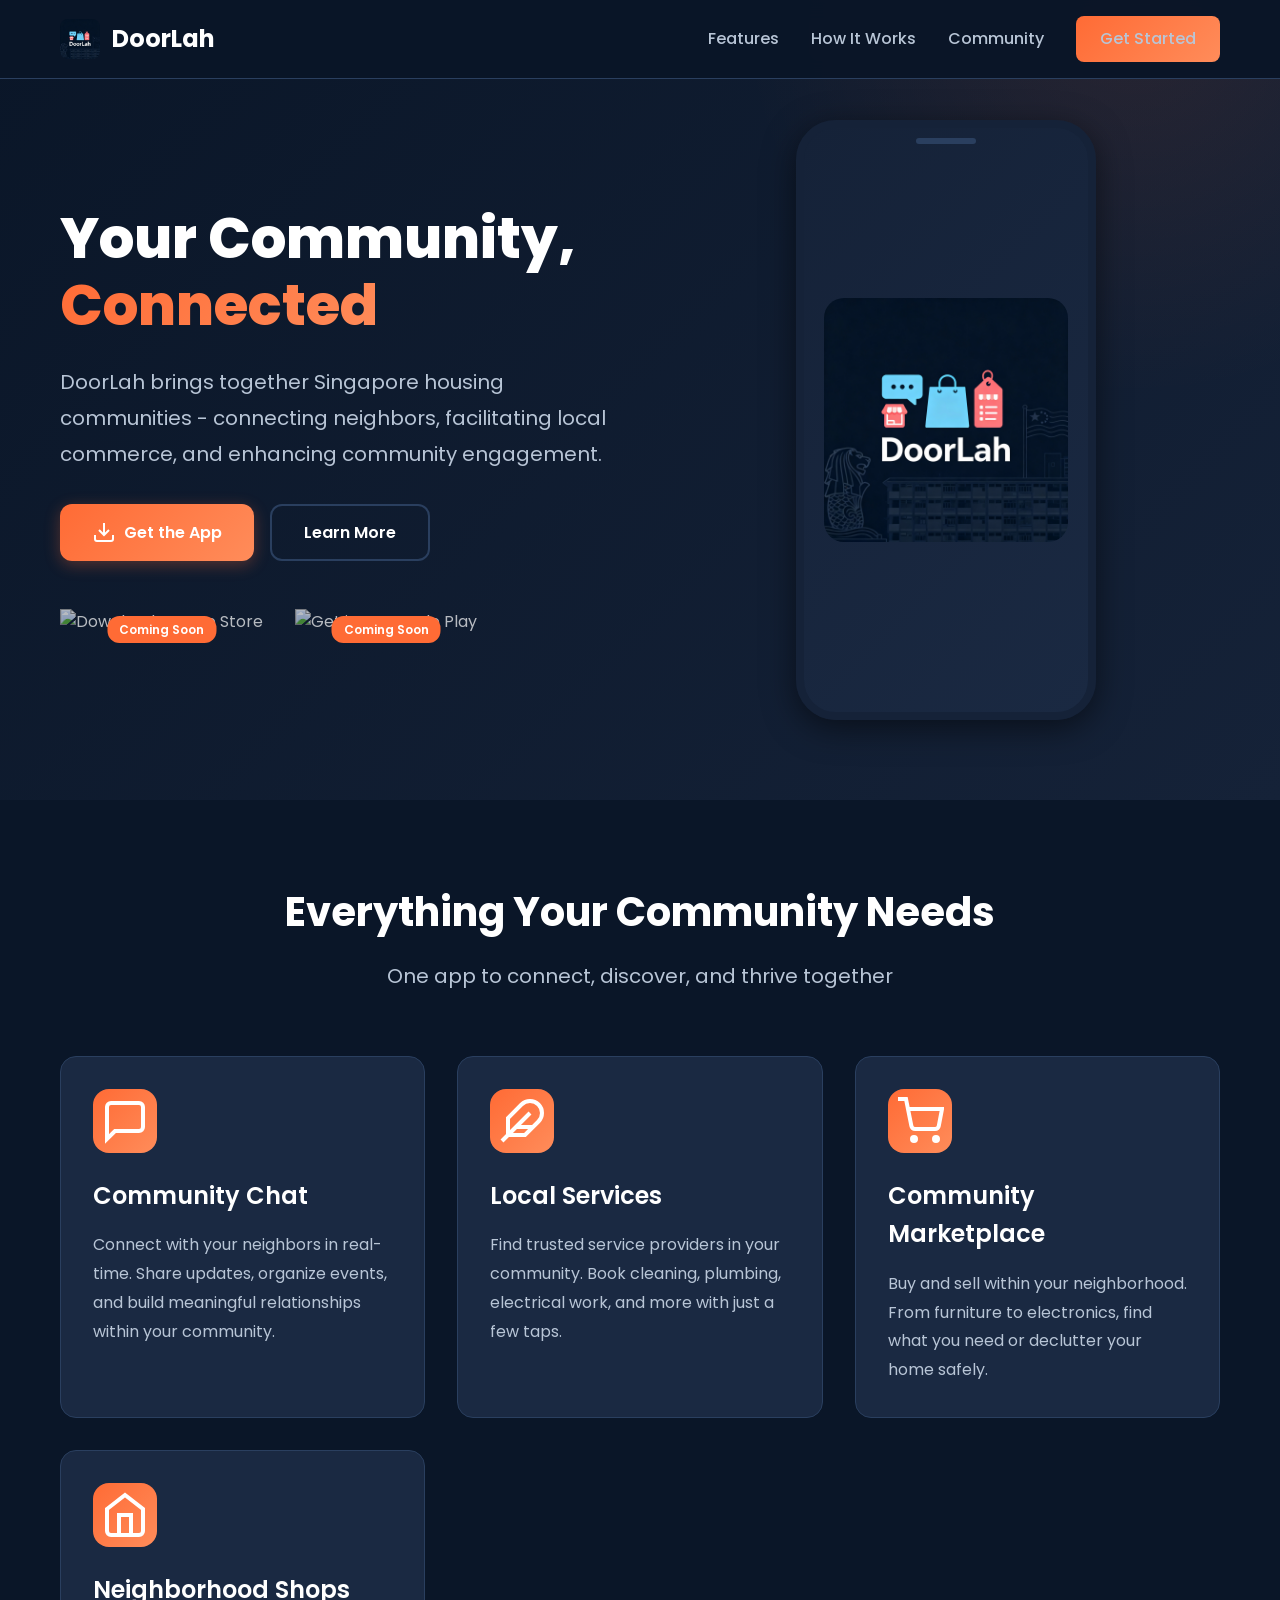
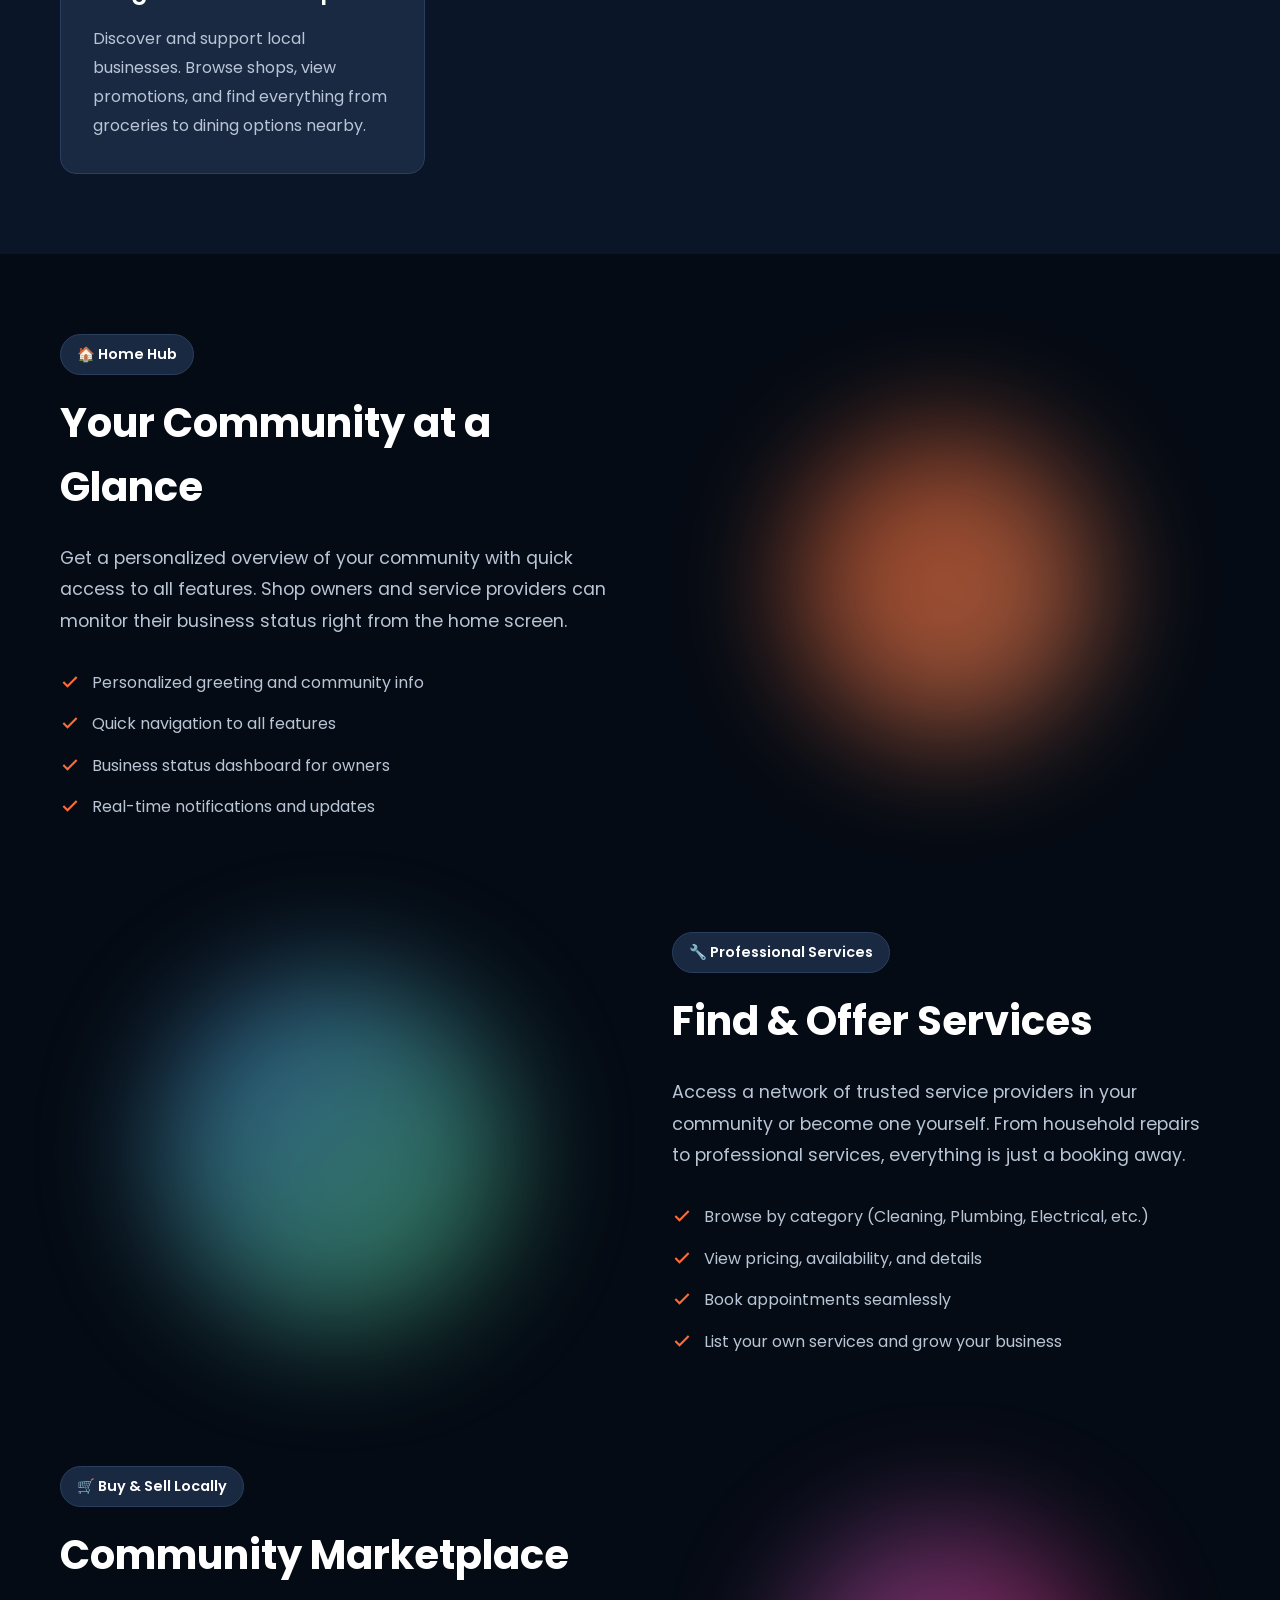
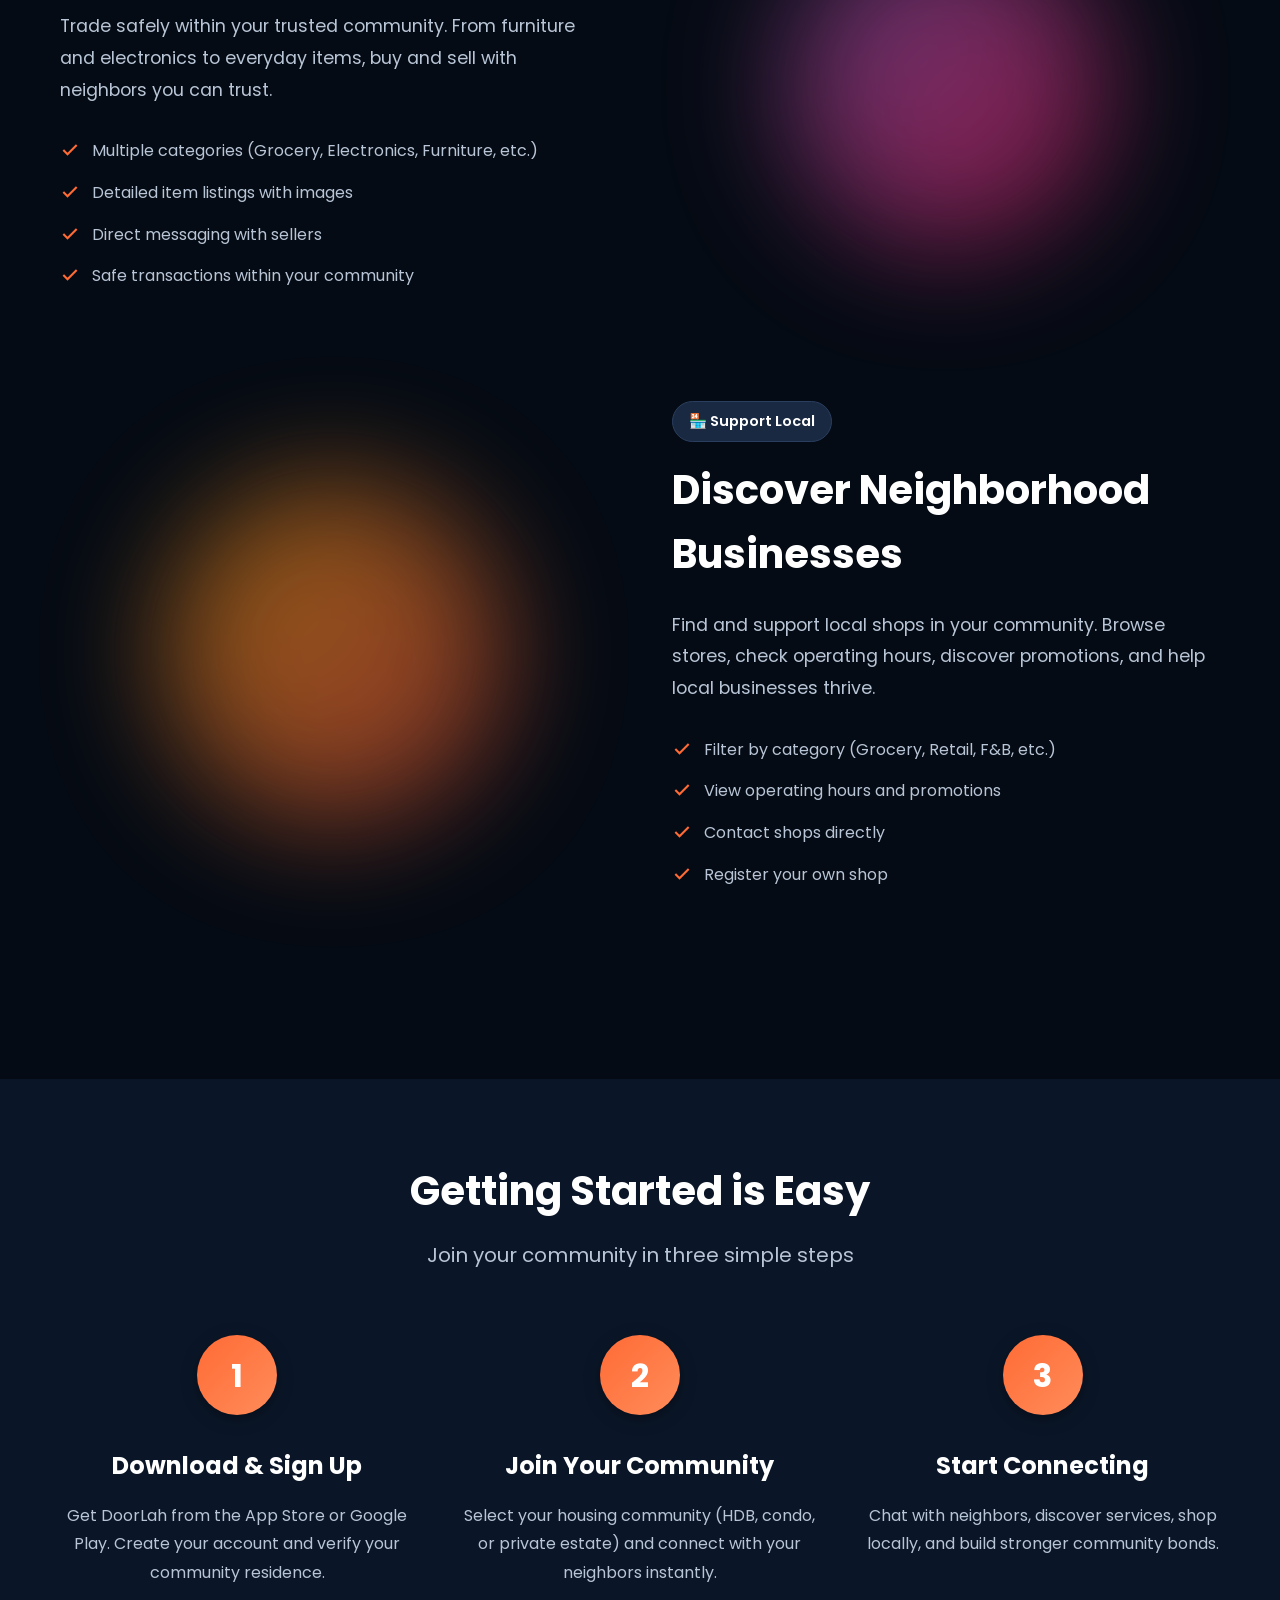
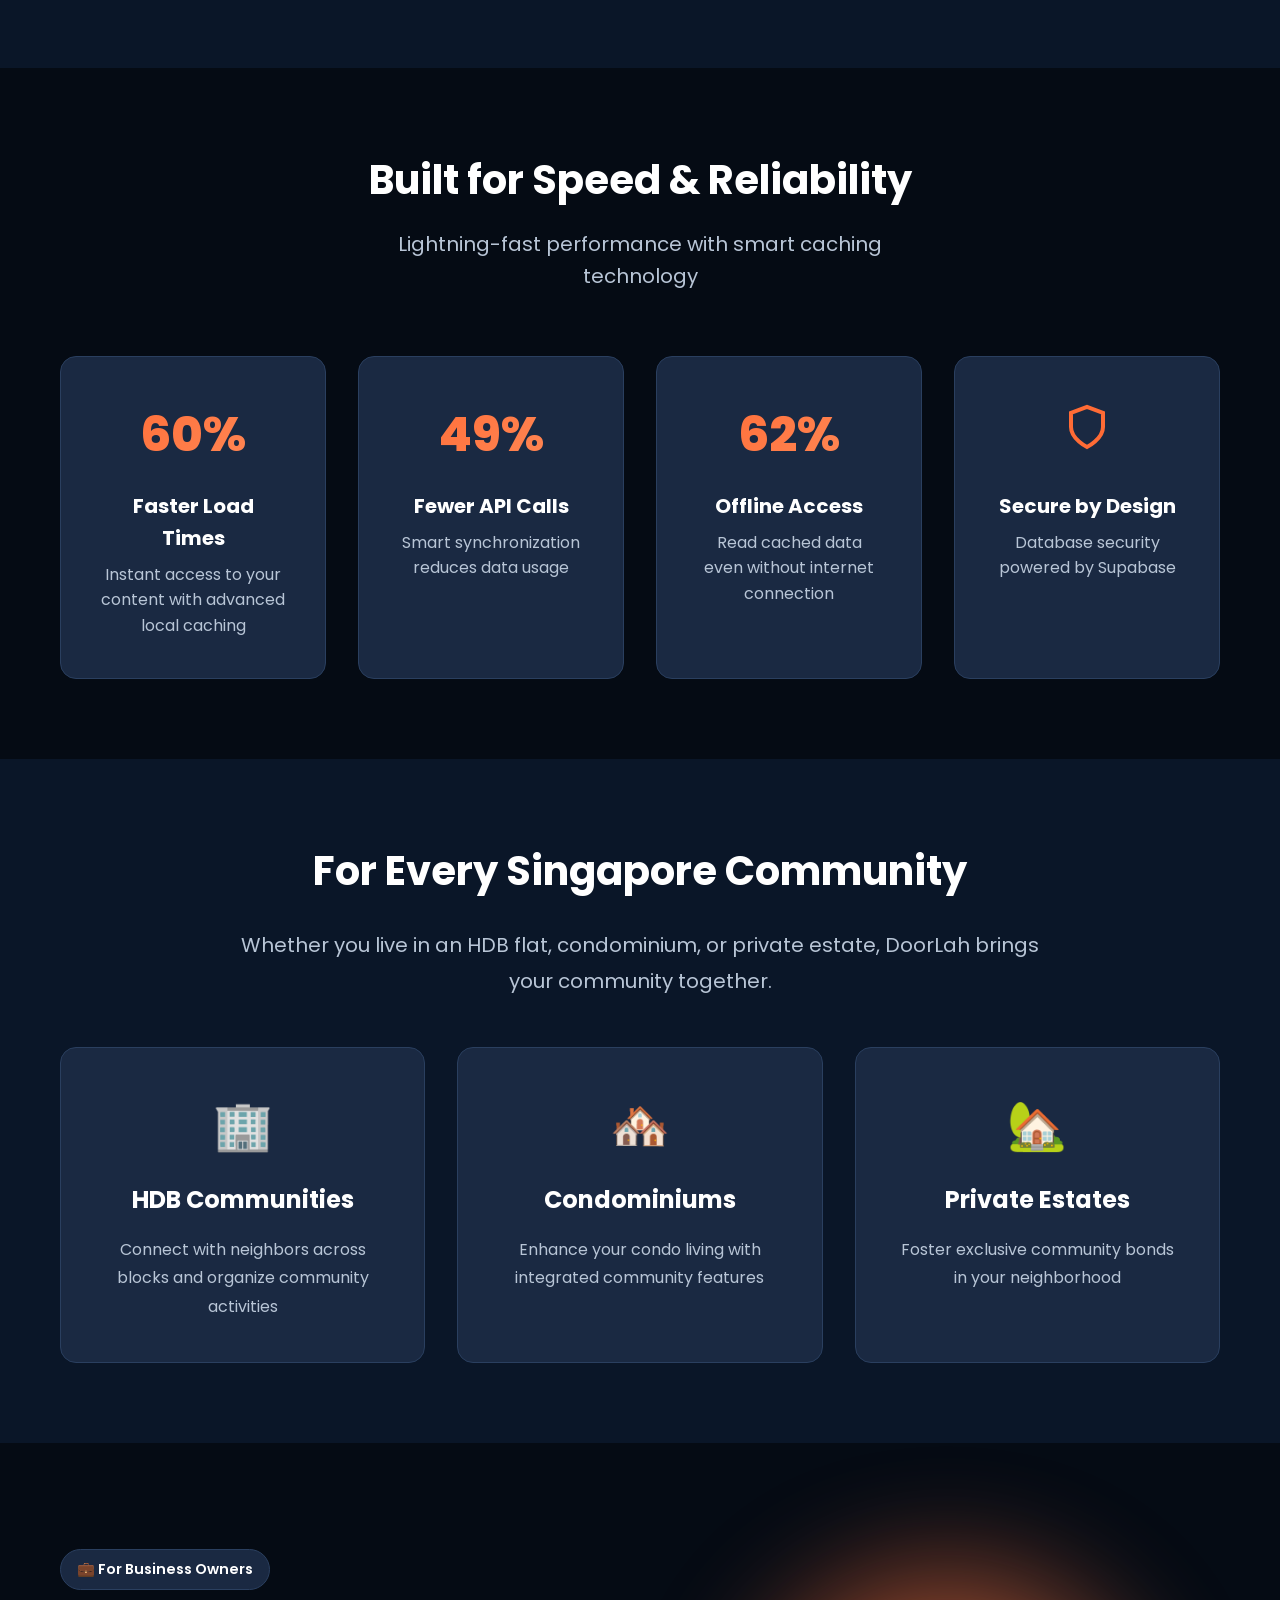
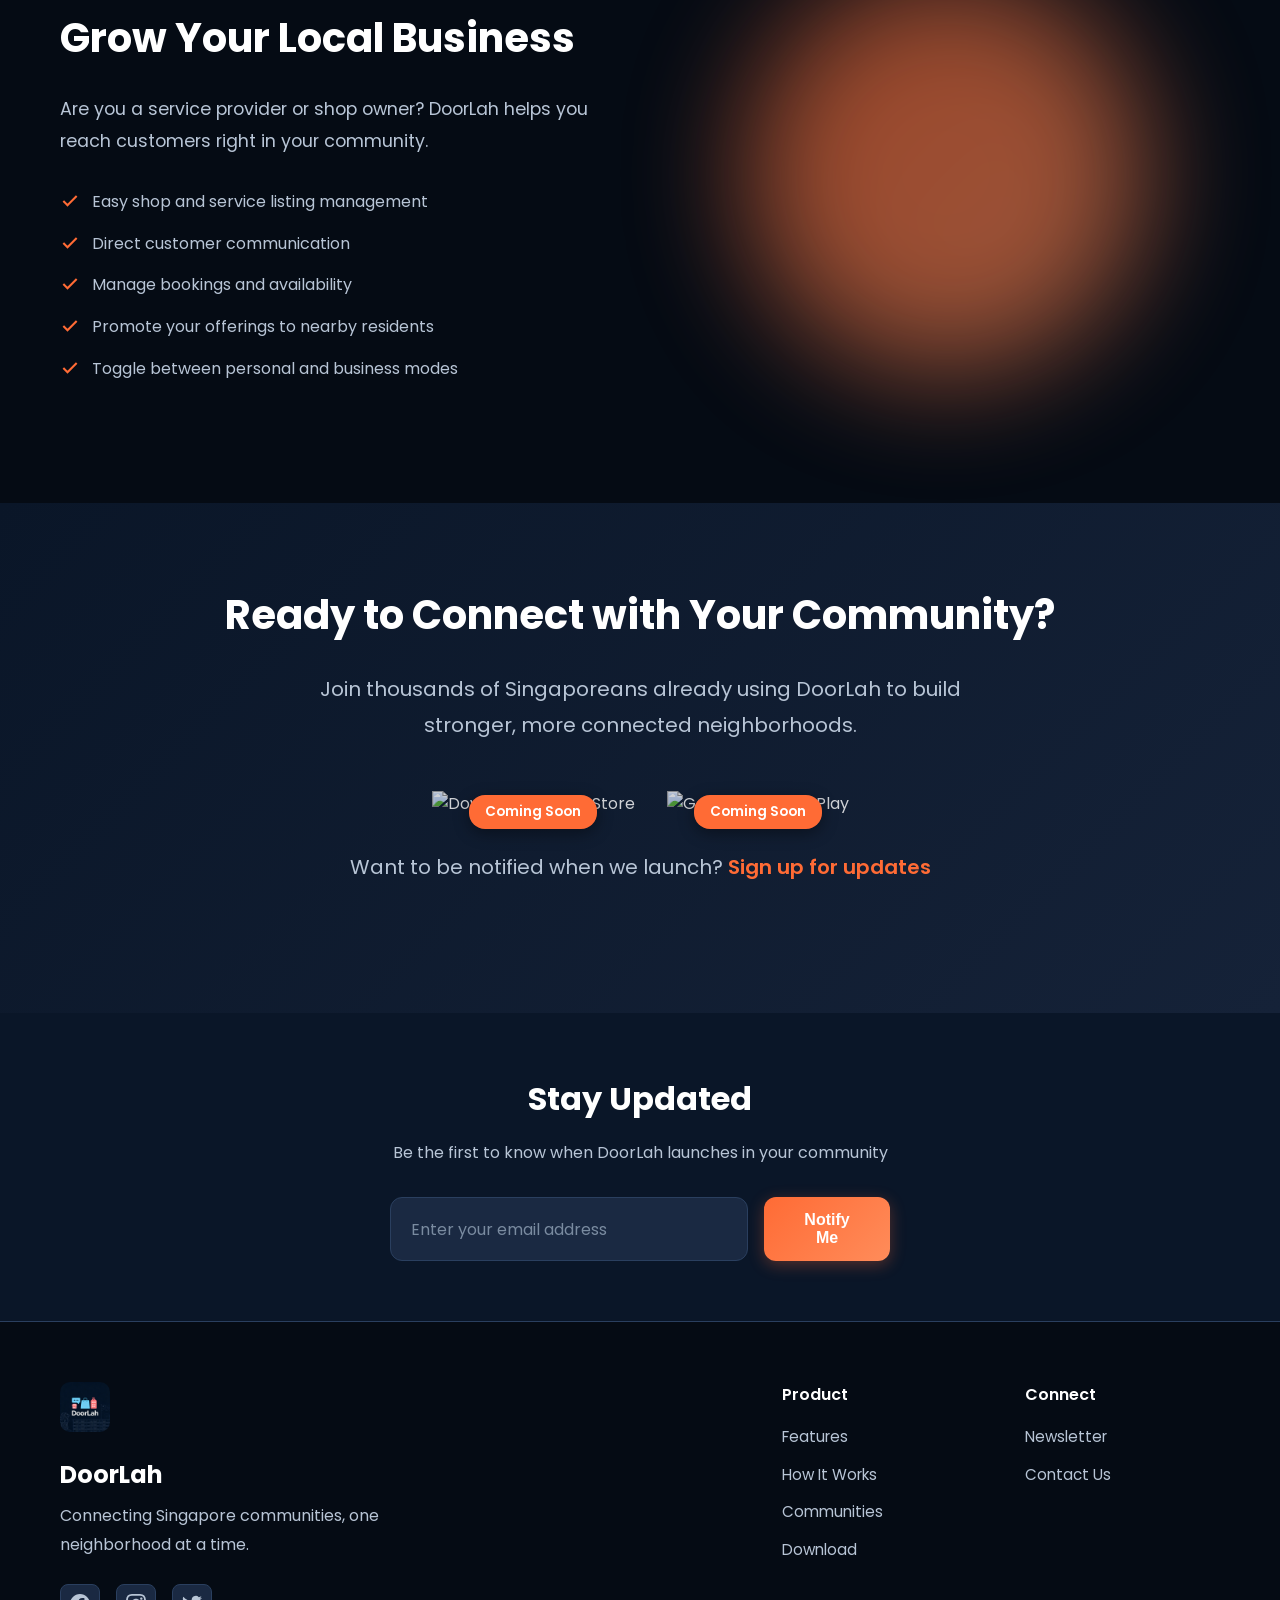
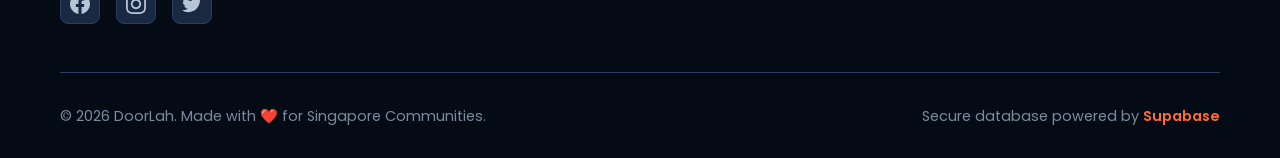
==== index.html @ 00c00b7a "Add interactive features and styles for DoorLah website - Implement mobile menu toggle functionality" ====
<!DOCTYPE html>
<html lang="en">
<head>
    <meta charset="UTF-8">
    <meta name="viewport" content="width=device-width, initial-scale=1.0">
    <meta name="description" content="DoorLah - Connecting Singapore Communities. Join your neighbors, discover local services, shop at neighborhood stores, and build stronger community bonds.">
    <meta name="keywords" content="Singapore, community app, HDB, condo, neighborhood, local services, marketplace">
    <title>DoorLah - Connect with Your Singapore Community</title>
    <link rel="stylesheet" href="styles.css">
    <link rel="preconnect" href="https://fonts.googleapis.com">
    <link rel="preconnect" href="https://fonts.gstatic.com" crossorigin>
    <link href="https://fonts.googleapis.com/css2?family=Poppins:wght@300;400;500;600;700;800&display=swap" rel="stylesheet">
</head>
<body>
    <!-- Navigation -->
    <nav class="navbar">
        <div class="container">
            <div class="nav-brand">
                <img src="images/doorlah_splash.png" alt="DoorLah Logo" class="logo">
                <span class="brand-name">DoorLah</span>
            </div>
            <div class="nav-links">
                <a href="#features">Features</a>
                <a href="#how-it-works">How It Works</a>
                <a href="#community">Community</a>
                <a href="#download" class="cta-button">Get Started</a>
            </div>
            <button class="mobile-menu-toggle" aria-label="Toggle menu">
                <span></span>
                <span></span>
                <span></span>
            </button>
        </div>
    </nav>

    <!-- Hero Section -->
    <section class="hero">
        <div class="container">
            <div class="hero-content">
                <h1 class="hero-title">
                    Your Community,<br>
                    <span class="highlight">Connected</span>
                </h1>
                <p class="hero-subtitle">
                    DoorLah brings together Singapore housing communities - connecting neighbors, 
                    facilitating local commerce, and enhancing community engagement.
                </p>
                <div class="hero-cta">
                    <a href="#download" class="btn btn-primary">
                        <svg class="icon" width="24" height="24" viewBox="0 0 24 24" fill="none" stroke="currentColor">
                            <path d="M21 15v4a2 2 0 0 1-2 2H5a2 2 0 0 1-2-2v-4M7 10l5 5 5-5M12 15V3"/>
                        </svg>
                        Get the App
                    </a>
                    <a href="#features" class="btn btn-secondary">Learn More</a>
                </div>
                <div class="coming-soon-badges">
                    <div class="badge">
                        <img src="https://upload.wikimedia.org/wikipedia/commons/3/3c/Download_on_the_App_Store_Badge.svg" alt="Download on App Store" class="store-badge">
                        <span class="badge-label">Coming Soon</span>
                    </div>
                    <div class="badge">
                        <img src="https://upload.wikimedia.org/wikipedia/commons/7/78/Google_Play_Store_badge_EN.svg" alt="Get it on Google Play" class="store-badge">
                        <span class="badge-label">Coming Soon</span>
                    </div>
                </div>
            </div>
            <div class="hero-image">
                <div class="phone-mockup">
                    <img src="images/doorlah_splash.png" alt="DoorLah App Preview">
                </div>
            </div>
        </div>
    </section>

    <!-- Features Overview -->
    <section id="features" class="features-overview">
        <div class="container">
            <div class="section-header">
                <h2 class="section-title">Everything Your Community Needs</h2>
                <p class="section-subtitle">
                    One app to connect, discover, and thrive together
                </p>
            </div>
            <div class="features-grid">
                <div class="feature-card">
                    <div class="feature-icon">
                        <svg width="48" height="48" viewBox="0 0 24 24" fill="none" stroke="currentColor">
                            <path d="M21 15a2 2 0 0 1-2 2H7l-4 4V5a2 2 0 0 1 2-2h14a2 2 0 0 1 2 2z"/>
                        </svg>
                    </div>
                    <h3>Community Chat</h3>
                    <p>Connect with your neighbors in real-time. Share updates, organize events, and build meaningful relationships within your community.</p>
                </div>
                <div class="feature-card">
                    <div class="feature-icon">
                        <svg width="48" height="48" viewBox="0 0 24 24" fill="none" stroke="currentColor">
                            <path d="M20.24 12.24a6 6 0 0 0-8.49-8.49L5 10.5V19h8.5z"/>
                            <line x1="16" y1="8" x2="2" y2="22"/>
                            <line x1="17.5" y1="15" x2="9" y2="15"/>
                        </svg>
                    </div>
                    <h3>Local Services</h3>
                    <p>Find trusted service providers in your community. Book cleaning, plumbing, electrical work, and more with just a few taps.</p>
                </div>
                <div class="feature-card">
                    <div class="feature-icon">
                        <svg width="48" height="48" viewBox="0 0 24 24" fill="none" stroke="currentColor">
                            <circle cx="9" cy="21" r="1"/>
                            <circle cx="20" cy="21" r="1"/>
                            <path d="M1 1h4l2.68 13.39a2 2 0 0 0 2 1.61h9.72a2 2 0 0 0 2-1.61L23 6H6"/>
                        </svg>
                    </div>
                    <h3>Community Marketplace</h3>
                    <p>Buy and sell within your neighborhood. From furniture to electronics, find what you need or declutter your home safely.</p>
                </div>
                <div class="feature-card">
                    <div class="feature-icon">
                        <svg width="48" height="48" viewBox="0 0 24 24" fill="none" stroke="currentColor">
                            <path d="M3 9l9-7 9 7v11a2 2 0 0 1-2 2H5a2 2 0 0 1-2-2z"/>
                            <polyline points="9 22 9 12 15 12 15 22"/>
                        </svg>
                    </div>
                    <h3>Neighborhood Shops</h3>
                    <p>Discover and support local businesses. Browse shops, view promotions, and find everything from groceries to dining options nearby.</p>
                </div>
            </div>
        </div>
    </section>

    <!-- Detailed Features -->
    <section class="detailed-features">
        <div class="container">
            <!-- Feature 1: Home Dashboard -->
            <div class="feature-detail">
                <div class="feature-detail-content">
                    <span class="feature-badge">🏠 Home Hub</span>
                    <h2>Your Community at a Glance</h2>
                    <p>Get a personalized overview of your community with quick access to all features. Shop owners and service providers can monitor their business status right from the home screen.</p>
                    <ul class="feature-list">
                        <li>
                            <svg class="check-icon" width="20" height="20" viewBox="0 0 24 24" fill="none" stroke="currentColor">
                                <polyline points="20 6 9 17 4 12"/>
                            </svg>
                            Personalized greeting and community info
                        </li>
                        <li>
                            <svg class="check-icon" width="20" height="20" viewBox="0 0 24 24" fill="none" stroke="currentColor">
                                <polyline points="20 6 9 17 4 12"/>
                            </svg>
                            Quick navigation to all features
                        </li>
                        <li>
                            <svg class="check-icon" width="20" height="20" viewBox="0 0 24 24" fill="none" stroke="currentColor">
                                <polyline points="20 6 9 17 4 12"/>
                            </svg>
                            Business status dashboard for owners
                        </li>
                        <li>
                            <svg class="check-icon" width="20" height="20" viewBox="0 0 24 24" fill="none" stroke="currentColor">
                                <polyline points="20 6 9 17 4 12"/>
                            </svg>
                            Real-time notifications and updates
                        </li>
                    </ul>
                </div>
                <div class="feature-detail-image">
                    <div class="gradient-blob blob-1"></div>
                </div>
            </div>

            <!-- Feature 2: Services -->
            <div class="feature-detail reverse">
                <div class="feature-detail-content">
                    <span class="feature-badge">🔧 Professional Services</span>
                    <h2>Find & Offer Services</h2>
                    <p>Access a network of trusted service providers in your community or become one yourself. From household repairs to professional services, everything is just a booking away.</p>
                    <ul class="feature-list">
                        <li>
                            <svg class="check-icon" width="20" height="20" viewBox="0 0 24 24" fill="none" stroke="currentColor">
                                <polyline points="20 6 9 17 4 12"/>
                            </svg>
                            Browse by category (Cleaning, Plumbing, Electrical, etc.)
                        </li>
                        <li>
                            <svg class="check-icon" width="20" height="20" viewBox="0 0 24 24" fill="none" stroke="currentColor">
                                <polyline points="20 6 9 17 4 12"/>
                            </svg>
                            View pricing, availability, and details
                        </li>
                        <li>
                            <svg class="check-icon" width="20" height="20" viewBox="0 0 24 24" fill="none" stroke="currentColor">
                                <polyline points="20 6 9 17 4 12"/>
                            </svg>
                            Book appointments seamlessly
                        </li>
                        <li>
                            <svg class="check-icon" width="20" height="20" viewBox="0 0 24 24" fill="none" stroke="currentColor">
                                <polyline points="20 6 9 17 4 12"/>
                            </svg>
                            List your own services and grow your business
                        </li>
                    </ul>
                </div>
                <div class="feature-detail-image">
                    <div class="gradient-blob blob-2"></div>
                </div>
            </div>

            <!-- Feature 3: Marketplace -->
            <div class="feature-detail">
                <div class="feature-detail-content">
                    <span class="feature-badge">🛒 Buy & Sell Locally</span>
                    <h2>Community Marketplace</h2>
                    <p>Trade safely within your trusted community. From furniture and electronics to everyday items, buy and sell with neighbors you can trust.</p>
                    <ul class="feature-list">
                        <li>
                            <svg class="check-icon" width="20" height="20" viewBox="0 0 24 24" fill="none" stroke="currentColor">
                                <polyline points="20 6 9 17 4 12"/>
                            </svg>
                            Multiple categories (Grocery, Electronics, Furniture, etc.)
                        </li>
                        <li>
                            <svg class="check-icon" width="20" height="20" viewBox="0 0 24 24" fill="none" stroke="currentColor">
                                <polyline points="20 6 9 17 4 12"/>
                            </svg>
                            Detailed item listings with images
                        </li>
                        <li>
                            <svg class="check-icon" width="20" height="20" viewBox="0 0 24 24" fill="none" stroke="currentColor">
                                <polyline points="20 6 9 17 4 12"/>
                            </svg>
                            Direct messaging with sellers
                        </li>
                        <li>
                            <svg class="check-icon" width="20" height="20" viewBox="0 0 24 24" fill="none" stroke="currentColor">
                                <polyline points="20 6 9 17 4 12"/>
                            </svg>
                            Safe transactions within your community
                        </li>
                    </ul>
                </div>
                <div class="feature-detail-image">
                    <div class="gradient-blob blob-3"></div>
                </div>
            </div>

            <!-- Feature 4: Local Shops -->
            <div class="feature-detail reverse">
                <div class="feature-detail-content">
                    <span class="feature-badge">🏪 Support Local</span>
                    <h2>Discover Neighborhood Businesses</h2>
                    <p>Find and support local shops in your community. Browse stores, check operating hours, discover promotions, and help local businesses thrive.</p>
                    <ul class="feature-list">
                        <li>
                            <svg class="check-icon" width="20" height="20" viewBox="0 0 24 24" fill="none" stroke="currentColor">
                                <polyline points="20 6 9 17 4 12"/>
                            </svg>
                            Filter by category (Grocery, Retail, F&B, etc.)
                        </li>
                        <li>
                            <svg class="check-icon" width="20" height="20" viewBox="0 0 24 24" fill="none" stroke="currentColor">
                                <polyline points="20 6 9 17 4 12"/>
                            </svg>
                            View operating hours and promotions
                        </li>
                        <li>
                            <svg class="check-icon" width="20" height="20" viewBox="0 0 24 24" fill="none" stroke="currentColor">
                                <polyline points="20 6 9 17 4 12"/>
                            </svg>
                            Contact shops directly
                        </li>
                        <li>
                            <svg class="check-icon" width="20" height="20" viewBox="0 0 24 24" fill="none" stroke="currentColor">
                                <polyline points="20 6 9 17 4 12"/>
                            </svg>
                            Register your own shop
                        </li>
                    </ul>
                </div>
                <div class="feature-detail-image">
                    <div class="gradient-blob blob-4"></div>
                </div>
            </div>
        </div>
    </section>

    <!-- How It Works -->
    <section id="how-it-works" class="how-it-works">
        <div class="container">
            <div class="section-header">
                <h2 class="section-title">Getting Started is Easy</h2>
                <p class="section-subtitle">
                    Join your community in three simple steps
                </p>
            </div>
            <div class="steps-grid">
                <div class="step-card">
                    <div class="step-number">1</div>
                    <h3>Download & Sign Up</h3>
                    <p>Get DoorLah from the App Store or Google Play. Create your account and verify your community residence.</p>
                </div>
                <div class="step-card">
                    <div class="step-number">2</div>
                    <h3>Join Your Community</h3>
                    <p>Select your housing community (HDB, condo, or private estate) and connect with your neighbors instantly.</p>
                </div>
                <div class="step-card">
                    <div class="step-number">3</div>
                    <h3>Start Connecting</h3>
                    <p>Chat with neighbors, discover services, shop locally, and build stronger community bonds.</p>
                </div>
            </div>
        </div>
    </section>

    <!-- Performance Features -->
    <section class="performance">
        <div class="container">
            <div class="section-header">
                <h2 class="section-title">Built for Speed & Reliability</h2>
                <p class="section-subtitle">
                    Lightning-fast performance with smart caching technology
                </p>
            </div>
            <div class="performance-grid">
                <div class="performance-card">
                    <div class="performance-stat">95%</div>
                    <h3>Faster Load Times</h3>
                    <p>Instant access to your content with advanced local caching</p>
                </div>
                <div class="performance-card">
                    <div class="performance-stat">80%</div>
                    <h3>Fewer API Calls</h3>
                    <p>Smart synchronization reduces data usage</p>
                </div>
                <div class="performance-card">
                    <div class="performance-stat">100%</div>
                    <h3>Offline Access</h3>
                    <p>Read cached data even without internet connection</p>
                </div>
                <div class="performance-card">
                    <div class="performance-stat">
                        <svg width="48" height="48" viewBox="0 0 24 24" fill="none" stroke="currentColor">
                            <path d="M12 22s8-4 8-10V5l-8-3-8 3v7c0 6 8 10 8 10z"/>
                        </svg>
                    </div>
                    <h3>Secure by Design</h3>
                    <p>Database security powered by Supabase</p>
                </div>
            </div>
        </div>
    </section>

    <!-- Community Section -->
    <section id="community" class="community-section">
        <div class="container">
            <div class="community-content">
                <h2>For Every Singapore Community</h2>
                <p class="large-text">
                    Whether you live in an HDB flat, condominium, or private estate, 
                    DoorLah brings your community together.
                </p>
                <div class="community-types">
                    <div class="community-type">
                        <div class="community-icon">🏢</div>
                        <h3>HDB Communities</h3>
                        <p>Connect with neighbors across blocks and organize community activities</p>
                    </div>
                    <div class="community-type">
                        <div class="community-icon">🏘️</div>
                        <h3>Condominiums</h3>
                        <p>Enhance your condo living with integrated community features</p>
                    </div>
                    <div class="community-type">
                        <div class="community-icon">🏡</div>
                        <h3>Private Estates</h3>
                        <p>Foster exclusive community bonds in your neighborhood</p>
                    </div>
                </div>
            </div>
        </div>
    </section>

    <!-- Business Features -->
    <section class="business-features">
        <div class="container">
            <div class="business-content">
                <div class="business-text">
                    <span class="feature-badge">💼 For Business Owners</span>
                    <h2>Grow Your Local Business</h2>
                    <p>Are you a service provider or shop owner? DoorLah helps you reach customers right in your community.</p>
                    <ul class="feature-list">
                        <li>
                            <svg class="check-icon" width="20" height="20" viewBox="0 0 24 24" fill="none" stroke="currentColor">
                                <polyline points="20 6 9 17 4 12"/>
                            </svg>
                            Easy shop and service listing management
                        </li>
                        <li>
                            <svg class="check-icon" width="20" height="20" viewBox="0 0 24 24" fill="none" stroke="currentColor">
                                <polyline points="20 6 9 17 4 12"/>
                            </svg>
                            Direct customer communication
                        </li>
                        <li>
                            <svg class="check-icon" width="20" height="20" viewBox="0 0 24 24" fill="none" stroke="currentColor">
                                <polyline points="20 6 9 17 4 12"/>
                            </svg>
                            Manage bookings and availability
                        </li>
                        <li>
                            <svg class="check-icon" width="20" height="20" viewBox="0 0 24 24" fill="none" stroke="currentColor">
                                <polyline points="20 6 9 17 4 12"/>
                            </svg>
                            Promote your offerings to nearby residents
                        </li>
                        <li>
                            <svg class="check-icon" width="20" height="20" viewBox="0 0 24 24" fill="none" stroke="currentColor">
                                <polyline points="20 6 9 17 4 12"/>
                            </svg>
                            Toggle between personal and business modes
                        </li>
                    </ul>
                </div>
                <div class="business-visual">
                    <div class="gradient-blob blob-5"></div>
                </div>
            </div>
        </div>
    </section>

    <!-- Download CTA -->
    <section id="download" class="download-section">
        <div class="container">
            <div class="download-content">
                <h2>Ready to Connect with Your Community?</h2>
                <p>Join thousands of Singaporeans already using DoorLah to build stronger, more connected neighborhoods.</p>
                <div class="download-badges">
                    <div class="store-badge-wrapper">
                        <img src="https://upload.wikimedia.org/wikipedia/commons/3/3c/Download_on_the_App_Store_Badge.svg" alt="Download on App Store" class="store-badge-large">
                        <div class="coming-soon-overlay">
                            <span>Coming Soon</span>
                        </div>
                    </div>
                    <div class="store-badge-wrapper">
                        <img src="https://upload.wikimedia.org/wikipedia/commons/7/78/Google_Play_Store_badge_EN.svg" alt="Get it on Google Play" class="store-badge-large">
                        <div class="coming-soon-overlay">
                            <span>Coming Soon</span>
                        </div>
                    </div>
                </div>
                <p class="notify-text">Want to be notified when we launch? <a href="#newsletter">Sign up for updates</a></p>
            </div>
        </div>
    </section>

    <!-- Newsletter -->
    <section id="newsletter" class="newsletter-section">
        <div class="container">
            <div class="newsletter-content">
                <h3>Stay Updated</h3>
                <p>Be the first to know when DoorLah launches in your community</p>
                <form class="newsletter-form" id="newsletterForm">
                    <input type="email" placeholder="Enter your email address" required>
                    <button type="submit" class="btn btn-primary">Notify Me</button>
                </form>
            </div>
        </div>
    </section>

    <!-- Footer -->
    <footer class="footer">
        <div class="container">
            <div class="footer-content">
                <div class="footer-brand">
                    <img src="images/doorlah_splash.png" alt="DoorLah Logo" class="footer-logo">
                    <h3>DoorLah</h3>
                    <p>Connecting Singapore communities, one neighborhood at a time.</p>
                    <div class="social-links">
                        <a href="#" aria-label="Facebook">
                            <svg width="20" height="20" viewBox="0 0 24 24" fill="currentColor">
                                <path d="M24 12.073c0-6.627-5.373-12-12-12s-12 5.373-12 12c0 5.99 4.388 10.954 10.125 11.854v-8.385H7.078v-3.47h3.047V9.43c0-3.007 1.792-4.669 4.533-4.669 1.312 0 2.686.235 2.686.235v2.953H15.83c-1.491 0-1.956.925-1.956 1.874v2.25h3.328l-.532 3.47h-2.796v8.385C19.612 23.027 24 18.062 24 12.073z"/>
                            </svg>
                        </a>
                        <a href="#" aria-label="Instagram">
                            <svg width="20" height="20" viewBox="0 0 24 24" fill="currentColor">
                                <path d="M12 2.163c3.204 0 3.584.012 4.85.07 3.252.148 4.771 1.691 4.919 4.919.058 1.265.069 1.645.069 4.849 0 3.205-.012 3.584-.069 4.849-.149 3.225-1.664 4.771-4.919 4.919-1.266.058-1.644.07-4.85.07-3.204 0-3.584-.012-4.849-.07-3.26-.149-4.771-1.699-4.919-4.92-.058-1.265-.07-1.644-.07-4.849 0-3.204.013-3.583.07-4.849.149-3.227 1.664-4.771 4.919-4.919 1.266-.057 1.645-.069 4.849-.069zm0-2.163c-3.259 0-3.667.014-4.947.072-4.358.2-6.78 2.618-6.98 6.98-.059 1.281-.073 1.689-.073 4.948 0 3.259.014 3.668.072 4.948.2 4.358 2.618 6.78 6.98 6.98 1.281.058 1.689.072 4.948.072 3.259 0 3.668-.014 4.948-.072 4.354-.2 6.782-2.618 6.979-6.98.059-1.28.073-1.689.073-4.948 0-3.259-.014-3.667-.072-4.947-.196-4.354-2.617-6.78-6.979-6.98-1.281-.059-1.69-.073-4.949-.073zm0 5.838c-3.403 0-6.162 2.759-6.162 6.162s2.759 6.163 6.162 6.163 6.162-2.759 6.162-6.163c0-3.403-2.759-6.162-6.162-6.162zm0 10.162c-2.209 0-4-1.79-4-4 0-2.209 1.791-4 4-4s4 1.791 4 4c0 2.21-1.791 4-4 4zm6.406-11.845c-.796 0-1.441.645-1.441 1.44s.645 1.44 1.441 1.44c.795 0 1.439-.645 1.439-1.44s-.644-1.44-1.439-1.44z"/>
                            </svg>
                        </a>
                        <a href="#" aria-label="Twitter">
                            <svg width="20" height="20" viewBox="0 0 24 24" fill="currentColor">
                                <path d="M23.953 4.57a10 10 0 01-2.825.775 4.958 4.958 0 002.163-2.723c-.951.555-2.005.959-3.127 1.184a4.92 4.92 0 00-8.384 4.482C7.69 8.095 4.067 6.13 1.64 3.162a4.822 4.822 0 00-.666 2.475c0 1.71.87 3.213 2.188 4.096a4.904 4.904 0 01-2.228-.616v.06a4.923 4.923 0 003.946 4.827 4.996 4.996 0 01-2.212.085 4.936 4.936 0 004.604 3.417 9.867 9.867 0 01-6.102 2.105c-.39 0-.779-.023-1.17-.067a13.995 13.995 0 007.557 2.209c9.053 0 13.998-7.496 13.998-13.985 0-.21 0-.42-.015-.63A9.935 9.935 0 0024 4.59z"/>
                            </svg>
                        </a>
                    </div>
                </div>
                <div class="footer-links">
                    <div class="footer-column">
                        <h4>Product</h4>
                        <ul>
                            <li><a href="#features">Features</a></li>
                            <li><a href="#how-it-works">How It Works</a></li>
                            <li><a href="#community">Communities</a></li>
                            <li><a href="#download">Download</a></li>
                        </ul>
                    </div>
                    <div class="footer-column">
                        <h4>Connect</h4>
                        <ul>
                            <li><a href="#newsletter">Newsletter</a></li>
                            <li><a href="mailto:doorlah.singapore@gmail.com">Contact Us</a></li>
                        </ul>
                    </div>
                </div>
            </div>
            <div class="footer-bottom">
                <div class="footer-bottom-content">
                    <p>&copy; 2025 DoorLah. Made with ❤️ for Singapore Communities.</p>
                    <p class="powered-by">Secure database powered by <a href="https://supabase.com" target="_blank" rel="noopener">Supabase</a></p>
                </div>
            </div>
        </div>
    </footer>

    <!-- Scroll to Top Button -->
    <button class="scroll-to-top" id="scrollToTop" aria-label="Scroll to top">
        <svg width="24" height="24" viewBox="0 0 24 24" fill="none" stroke="currentColor">
            <path d="M18 15l-6-6-6 6"/>
        </svg>
    </button>

    <script src="script.js"></script>
</body>
</html>
---- styles.css ----
/* Root Variables - Dark Navy Blue Theme */
:root {
    --primary-navy: #0A1628;
    --secondary-navy: #152238;
    --accent-orange: #FF6B35;
    --accent-light: #FF8C5A;
    --text-primary: #FFFFFF;
    --text-secondary: #B8C5D6;
    --text-muted: #7A8BA0;
    --bg-dark: #050B14;
    --bg-card: #1A2942;
    --border-color: #2A3F5F;
    --gradient-1: linear-gradient(135deg, #0A1628 0%, #152238 100%);
    --gradient-2: linear-gradient(135deg, #FF6B35 0%, #FF8C5A 100%);
    --gradient-3: linear-gradient(135deg, #152238 0%, #1A2942 100%);
    --shadow-sm: 0 2px 8px rgba(0, 0, 0, 0.3);
    --shadow-md: 0 4px 16px rgba(0, 0, 0, 0.4);
    --shadow-lg: 0 8px 32px rgba(0, 0, 0, 0.5);
    --transition: all 0.3s cubic-bezier(0.4, 0, 0.2, 1);
}

/* Global Styles */
* {
    margin: 0;
    padding: 0;
    box-sizing: border-box;
}

html {
    scroll-behavior: smooth;
}

body {
    font-family: 'Poppins', -apple-system, BlinkMacSystemFont, 'Segoe UI', sans-serif;
    background: var(--bg-dark);
    color: var(--text-primary);
    line-height: 1.6;
    overflow-x: hidden;
}

.container {
    max-width: 1200px;
    margin: 0 auto;
    padding: 0 20px;
}

/* Navigation */
.navbar {
    position: fixed;
    top: 0;
    left: 0;
    right: 0;
    background: rgba(10, 22, 40, 0.95);
    backdrop-filter: blur(10px);
    border-bottom: 1px solid var(--border-color);
    z-index: 1000;
    transition: var(--transition);
}

.navbar .container {
    display: flex;
    justify-content: space-between;
    align-items: center;
    padding: 1rem 20px;
}

.nav-brand {
    display: flex;
    align-items: center;
    gap: 12px;
}

.logo {
    width: 40px;
    height: 40px;
    border-radius: 8px;
}

.brand-name {
    font-size: 1.5rem;
    font-weight: 700;
    color: var(--text-primary);
}

.nav-links {
    display: flex;
    align-items: center;
    gap: 2rem;
}

.nav-links a {
    color: var(--text-secondary);
    text-decoration: none;
    font-weight: 500;
    transition: var(--transition);
    position: relative;
}

.nav-links a:hover {
    color: var(--accent-orange);
}

.nav-links a::after {
    content: '';
    position: absolute;
    bottom: -5px;
    left: 0;
    width: 0;
    height: 2px;
    background: var(--accent-orange);
    transition: var(--transition);
}

.nav-links a:hover::after {
    width: 100%;
}

.mobile-menu-toggle {
    display: none;
    flex-direction: column;
    gap: 5px;
    background: none;
    border: none;
    cursor: pointer;
    padding: 5px;
}

.mobile-menu-toggle span {
    width: 25px;
    height: 3px;
    background: var(--text-primary);
    border-radius: 2px;
    transition: var(--transition);
}

/* Hero Section */
.hero {
    padding: 120px 0 80px;
    background: var(--gradient-1);
    position: relative;
    overflow: hidden;
}

.hero::before {
    content: '';
    position: absolute;
    top: -50%;
    right: -20%;
    width: 800px;
    height: 800px;
    background: radial-gradient(circle, rgba(255, 107, 53, 0.1) 0%, transparent 70%);
    border-radius: 50%;
}

.hero .container {
    display: grid;
    grid-template-columns: 1fr 1fr;
    gap: 4rem;
    align-items: center;
}

.hero-title {
    font-size: 3.5rem;
    font-weight: 800;
    line-height: 1.2;
    margin-bottom: 1.5rem;
}

.hero-title .highlight {
    background: var(--gradient-2);
    -webkit-background-clip: text;
    -webkit-text-fill-color: transparent;
    background-clip: text;
}

.hero-subtitle {
    font-size: 1.25rem;
    color: var(--text-secondary);
    margin-bottom: 2rem;
    line-height: 1.8;
}

.hero-cta {
    display: flex;
    gap: 1rem;
    margin-bottom: 3rem;
}

.btn {
    padding: 14px 32px;
    border-radius: 12px;
    font-weight: 600;
    font-size: 1rem;
    text-decoration: none;
    transition: var(--transition);
    display: inline-flex;
    align-items: center;
    gap: 8px;
    cursor: pointer;
    border: none;
}

.btn-primary {
    background: var(--gradient-2);
    color: var(--text-primary);
    box-shadow: 0 4px 16px rgba(255, 107, 53, 0.3);
}

.btn-primary:hover {
    transform: translateY(-2px);
    box-shadow: 0 6px 24px rgba(255, 107, 53, 0.4);
}

.btn-secondary {
    background: transparent;
    color: var(--text-primary);
    border: 2px solid var(--border-color);
}

.btn-secondary:hover {
    border-color: var(--accent-orange);
    color: var(--accent-orange);
}

.coming-soon-badges {
    display: flex;
    gap: 2rem;
    flex-wrap: wrap;
}

.badge {
    position: relative;
}

.store-badge {
    height: 50px;
    opacity: 0.7;
}

.badge-label {
    position: absolute;
    bottom: -8px;
    left: 50%;
    transform: translateX(-50%);
    background: var(--accent-orange);
    color: var(--text-primary);
    padding: 4px 12px;
    border-radius: 12px;
    font-size: 0.75rem;
    font-weight: 600;
    white-space: nowrap;
}

.hero-image {
    position: relative;
    display: flex;
    justify-content: center;
    align-items: center;
}

.phone-mockup {
    width: 300px;
    height: 600px;
    background: var(--gradient-3);
    border-radius: 40px;
    padding: 20px;
    box-shadow: var(--shadow-lg);
    display: flex;
    align-items: center;
    justify-content: center;
    border: 8px solid var(--secondary-navy);
    position: relative;
}

.phone-mockup::before {
    content: '';
    position: absolute;
    top: 10px;
    left: 50%;
    transform: translateX(-50%);
    width: 60px;
    height: 6px;
    background: var(--border-color);
    border-radius: 3px;
}

.phone-mockup img {
    width: 100%;
    height: auto;
    border-radius: 20px;
}

/* Section Styles */
section {
    padding: 80px 0;
}

.section-header {
    text-align: center;
    margin-bottom: 4rem;
}

.section-title {
    font-size: 2.5rem;
    font-weight: 700;
    margin-bottom: 1rem;
}

.section-subtitle {
    font-size: 1.25rem;
    color: var(--text-secondary);
    max-width: 600px;
    margin: 0 auto;
}

/* Features Overview */
.features-overview {
    background: var(--primary-navy);
}

.features-grid {
    display: grid;
    grid-template-columns: repeat(auto-fit, minmax(280px, 1fr));
    gap: 2rem;
}

.feature-card {
    background: var(--bg-card);
    padding: 2rem;
    border-radius: 16px;
    border: 1px solid var(--border-color);
    transition: var(--transition);
}

.feature-card:hover {
    transform: translateY(-8px);
    box-shadow: var(--shadow-lg);
    border-color: var(--accent-orange);
}

.feature-icon {
    width: 64px;
    height: 64px;
    background: var(--gradient-2);
    border-radius: 16px;
    display: flex;
    align-items: center;
    justify-content: center;
    margin-bottom: 1.5rem;
}

.feature-icon svg {
    stroke-width: 2;
}

.feature-card h3 {
    font-size: 1.5rem;
    font-weight: 600;
    margin-bottom: 1rem;
}

.feature-card p {
    color: var(--text-secondary);
    line-height: 1.8;
}

/* Detailed Features */
.detailed-features {
    background: var(--bg-dark);
}

.feature-detail {
    display: grid;
    grid-template-columns: 1fr 1fr;
    gap: 4rem;
    align-items: center;
    margin-bottom: 6rem;
}

.feature-detail.reverse {
    direction: rtl;
}

.feature-detail.reverse > * {
    direction: ltr;
}

.feature-badge {
    display: inline-block;
    background: var(--bg-card);
    padding: 8px 16px;
    border-radius: 24px;
    font-size: 0.9rem;
    font-weight: 600;
    margin-bottom: 1rem;
    border: 1px solid var(--border-color);
}

.feature-detail h2 {
    font-size: 2.5rem;
    font-weight: 700;
    margin-bottom: 1.5rem;
}

.feature-detail p {
    font-size: 1.1rem;
    color: var(--text-secondary);
    margin-bottom: 2rem;
    line-height: 1.8;
}

.feature-list {
    list-style: none;
}

.feature-list li {
    display: flex;
    align-items: flex-start;
    gap: 12px;
    margin-bottom: 1rem;
    color: var(--text-secondary);
}

.check-icon {
    stroke-width: 2.5;
    color: var(--accent-orange);
    flex-shrink: 0;
    margin-top: 2px;
}

.feature-detail-image {
    position: relative;
    height: 400px;
}

.gradient-blob {
    position: absolute;
    border-radius: 50%;
    filter: blur(60px);
    opacity: 0.6;
}

.blob-1 {
    width: 300px;
    height: 300px;
    background: var(--gradient-2);
    top: 50%;
    left: 50%;
    transform: translate(-50%, -50%);
}

.blob-2 {
    width: 350px;
    height: 350px;
    background: linear-gradient(135deg, #4A90E2 0%, #50C878 100%);
    top: 50%;
    left: 50%;
    transform: translate(-50%, -50%);
}

.blob-3 {
    width: 320px;
    height: 320px;
    background: linear-gradient(135deg, #9B59B6 0%, #E91E63 100%);
    top: 50%;
    left: 50%;
    transform: translate(-50%, -50%);
}

.blob-4 {
    width: 340px;
    height: 340px;
    background: linear-gradient(135deg, #F39C12 0%, #E74C3C 100%);
    top: 50%;
    left: 50%;
    transform: translate(-50%, -50%);
}

.blob-5 {
    width: 400px;
    height: 400px;
    background: var(--gradient-2);
    top: 50%;
    left: 50%;
    transform: translate(-50%, -50%);
}

/* How It Works */
.how-it-works {
    background: var(--primary-navy);
}

.steps-grid {
    display: grid;
    grid-template-columns: repeat(auto-fit, minmax(300px, 1fr));
    gap: 3rem;
}

.step-card {
    text-align: center;
    position: relative;
}

.step-number {
    width: 80px;
    height: 80px;
    background: var(--gradient-2);
    border-radius: 50%;
    display: flex;
    align-items: center;
    justify-content: center;
    font-size: 2rem;
    font-weight: 700;
    margin: 0 auto 2rem;
    box-shadow: var(--shadow-md);
}

.step-card h3 {
    font-size: 1.5rem;
    margin-bottom: 1rem;
}

.step-card p {
    color: var(--text-secondary);
    line-height: 1.8;
}

/* Performance Section */
.performance {
    background: var(--bg-dark);
}

.performance-grid {
    display: grid;
    grid-template-columns: repeat(auto-fit, minmax(250px, 1fr));
    gap: 2rem;
}

.performance-card {
    background: var(--bg-card);
    padding: 2.5rem;
    border-radius: 16px;
    border: 1px solid var(--border-color);
    text-align: center;
    transition: var(--transition);
}

.performance-card:hover {
    transform: translateY(-8px);
    box-shadow: var(--shadow-lg);
}

.performance-stat {
    font-size: 3rem;
    font-weight: 800;
    background: var(--gradient-2);
    -webkit-background-clip: text;
    -webkit-text-fill-color: transparent;
    background-clip: text;
    margin-bottom: 1rem;
}

.performance-stat svg {
    stroke-width: 2;
    color: var(--accent-orange);
}

.performance-card h3 {
    font-size: 1.25rem;
    margin-bottom: 0.5rem;
}

.performance-card p {
    color: var(--text-secondary);
}

/* Community Section */
.community-section {
    background: var(--primary-navy);
}

.community-content {
    text-align: center;
}

.community-content h2 {
    font-size: 2.5rem;
    font-weight: 700;
    margin-bottom: 1.5rem;
}

.large-text {
    font-size: 1.25rem;
    color: var(--text-secondary);
    max-width: 800px;
    margin: 0 auto 3rem;
    line-height: 1.8;
}

.community-types {
    display: grid;
    grid-template-columns: repeat(auto-fit, minmax(300px, 1fr));
    gap: 2rem;
    margin-top: 3rem;
}

.community-type {
    background: var(--bg-card);
    padding: 2.5rem;
    border-radius: 16px;
    border: 1px solid var(--border-color);
    transition: var(--transition);
}

.community-type:hover {
    transform: translateY(-8px);
    box-shadow: var(--shadow-lg);
    border-color: var(--accent-orange);
}

.community-icon {
    font-size: 3rem;
    margin-bottom: 1rem;
}

.community-type h3 {
    font-size: 1.5rem;
    margin-bottom: 1rem;
}

.community-type p {
    color: var(--text-secondary);
    line-height: 1.8;
}

/* Business Features */
.business-features {
    background: var(--bg-dark);
}

.business-content {
    display: grid;
    grid-template-columns: 1fr 1fr;
    gap: 4rem;
    align-items: center;
}

.business-text h2 {
    font-size: 2.5rem;
    font-weight: 700;
    margin-bottom: 1.5rem;
}

.business-text p {
    font-size: 1.1rem;
    color: var(--text-secondary);
    margin-bottom: 2rem;
    line-height: 1.8;
}

.business-visual {
    position: relative;
    height: 500px;
}

/* Download Section */
.download-section {
    background: var(--gradient-1);
    text-align: center;
}

.download-content h2 {
    font-size: 2.5rem;
    font-weight: 700;
    margin-bottom: 1.5rem;
}

.download-content > p {
    font-size: 1.25rem;
    color: var(--text-secondary);
    max-width: 700px;
    margin: 0 auto 3rem;
    line-height: 1.8;
}

.download-badges {
    display: flex;
    justify-content: center;
    gap: 2rem;
    margin-bottom: 2rem;
    flex-wrap: wrap;
}

.store-badge-wrapper {
    position: relative;
    display: inline-block;
}

.store-badge-large {
    height: 60px;
    opacity: 0.8;
    transition: var(--transition);
}

.store-badge-wrapper:hover .store-badge-large {
    opacity: 1;
}

.coming-soon-overlay {
    position: absolute;
    bottom: -12px;
    left: 50%;
    transform: translateX(-50%);
    background: var(--accent-orange);
    color: var(--text-primary);
    padding: 6px 16px;
    border-radius: 16px;
    font-size: 0.85rem;
    font-weight: 600;
    box-shadow: var(--shadow-md);
    white-space: nowrap;
}

.notify-text {
    color: var(--text-secondary);
    font-size: 1rem;
}

.notify-text a {
    color: var(--accent-orange);
    text-decoration: none;
    font-weight: 600;
}

.notify-text a:hover {
    text-decoration: underline;
}

/* Newsletter */
.newsletter-section {
    background: var(--primary-navy);
    padding: 60px 0;
}

.newsletter-content {
    text-align: center;
    max-width: 600px;
    margin: 0 auto;
}

.newsletter-content h3 {
    font-size: 2rem;
    margin-bottom: 1rem;
}

.newsletter-content p {
    color: var(--text-secondary);
    margin-bottom: 2rem;
}

.newsletter-form {
    display: flex;
    gap: 1rem;
    max-width: 500px;
    margin: 0 auto;
}

.newsletter-form input {
    flex: 1;
    padding: 14px 20px;
    border-radius: 12px;
    border: 1px solid var(--border-color);
    background: var(--bg-card);
    color: var(--text-primary);
    font-size: 1rem;
    font-family: 'Poppins', sans-serif;
}

.newsletter-form input:focus {
    outline: none;
    border-color: var(--accent-orange);
}

.newsletter-form input::placeholder {
    color: var(--text-muted);
}

/* Footer */
.footer {
    background: var(--bg-dark);
    padding: 60px 0 30px;
    border-top: 1px solid var(--border-color);
}

.footer-content {
    display: grid;
    grid-template-columns: 1.5fr 1fr;
    gap: 4rem;
    margin-bottom: 3rem;
    align-items: start;
}

.footer-brand {
    max-width: 400px;
}

.footer-brand h3 {
    font-size: 1.5rem;
    font-weight: 700;
    margin-bottom: 0.5rem;
    color: var(--text-primary);
}

.footer-logo {
    width: 50px;
    height: 50px;
    border-radius: 10px;
    margin-bottom: 1rem;
}

.footer-brand p {
    color: var(--text-secondary);
    margin-bottom: 1.5rem;
    line-height: 1.8;
}

.social-links {
    display: flex;
    gap: 1rem;
}

.social-links a {
    width: 40px;
    height: 40px;
    background: var(--bg-card);
    border: 1px solid var(--border-color);
    border-radius: 8px;
    display: flex;
    align-items: center;
    justify-content: center;
    color: var(--text-secondary);
    transition: var(--transition);
}

.social-links a:hover {
    background: var(--accent-orange);
    color: var(--text-primary);
    border-color: var(--accent-orange);
    transform: translateY(-2px);
}

.footer-links {
    display: grid;
    grid-template-columns: repeat(2, 1fr);
    gap: 3rem;
}

.footer-column h4 {
    font-size: 1rem;
    margin-bottom: 1rem;
    font-weight: 600;
    color: var(--text-primary);
}

.footer-column ul {
    list-style: none;
}

.footer-column ul li {
    margin-bottom: 0.75rem;
}

.footer-column ul li a {
    color: var(--text-secondary);
    text-decoration: none;
    transition: var(--transition);
    font-size: 0.95rem;
}

.footer-column ul li a:hover {
    color: var(--accent-orange);
    padding-left: 4px;
}

.footer-bottom {
    padding-top: 2rem;
    border-top: 1px solid var(--border-color);
}

.footer-bottom-content {
    display: flex;
    justify-content: space-between;
    align-items: center;
    flex-wrap: wrap;
    gap: 1rem;
}

.footer-bottom p {
    color: var(--text-muted);
    margin: 0;
    font-size: 0.9rem;
}

.powered-by {
    font-size: 0.9rem;
}

.powered-by a {
    color: var(--accent-orange);
    text-decoration: none;
    font-weight: 600;
}

.powered-by a:hover {
    text-decoration: underline;
}

/* Scroll to Top Button */
.scroll-to-top {
    position: fixed;
    bottom: 30px;
    right: 30px;
    width: 50px;
    height: 50px;
    background: var(--gradient-2);
    border: none;
    border-radius: 50%;
    cursor: pointer;
    display: flex;
    align-items: center;
    justify-content: center;
    box-shadow: var(--shadow-lg);
    opacity: 0;
    visibility: hidden;
    transition: var(--transition);
    z-index: 999;
}

.scroll-to-top.visible {
    opacity: 1;
    visibility: visible;
}

.scroll-to-top:hover {
    transform: translateY(-4px);
    box-shadow: 0 8px 32px rgba(255, 107, 53, 0.4);
}

.scroll-to-top svg {
    stroke-width: 2.5;
}

/* Responsive Design */
@media (max-width: 968px) {
    .nav-links {
        position: fixed;
        top: 70px;
        left: 0;
        right: 0;
        background: var(--primary-navy);
        flex-direction: column;
        padding: 2rem;
        border-bottom: 1px solid var(--border-color);
        transform: translateX(-100%);
        transition: var(--transition);
    }

    .nav-links.active {
        transform: translateX(0);
    }

    .mobile-menu-toggle {
        display: flex;
    }

    .hero .container {
        grid-template-columns: 1fr;
        text-align: center;
    }

    .hero-title {
        font-size: 2.5rem;
    }

    .hero-cta {
        justify-content: center;
    }

    .hero-image {
        order: -1;
    }

    .phone-mockup {
        width: 250px;
        height: 500px;
    }

    .feature-detail,
    .business-content {
        grid-template-columns: 1fr;
        gap: 3rem;
    }

    .feature-detail.reverse {
        direction: ltr;
    }

    .section-title {
        font-size: 2rem;
    }

    .footer-content {
        grid-template-columns: 1fr;
        gap: 3rem;
    }

    .footer-brand {
        max-width: 100%;
        text-align: center;
    }

    .footer-links {
        grid-template-columns: 1fr 1fr;
    }

    .social-links {
        justify-content: center;
    }

    .footer-bottom-content {
        flex-direction: column;
        text-align: center;
    }
}

@media (max-width: 640px) {
    .hero-title {
        font-size: 2rem;
    }

    .hero-subtitle {
        font-size: 1rem;
    }

    .hero-cta {
        flex-direction: column;
    }

    .btn {
        width: 100%;
        justify-content: center;
    }

    .coming-soon-badges {
        justify-content: center;
    }

    .section-title {
        font-size: 1.75rem;
    }

    .section-subtitle {
        font-size: 1rem;
    }

    .newsletter-form {
        flex-direction: column;
    }

    .phone-mockup {
        width: 220px;
        height: 450px;
    }

    .performance-stat {
        font-size: 2.5rem;
    }

    .footer-links {
        grid-template-columns: 1fr;
        gap: 2rem;
        text-align: center;
    }

    .footer-column ul li a:hover {
        padding-left: 0;
    }
}

/* Animations */
@keyframes fadeInUp {
    from {
        opacity: 0;
        transform: translateY(30px);
    }
    to {
        opacity: 1;
        transform: translateY(0);
    }
}

@keyframes float {
    0%, 100% {
        transform: translateY(0);
    }
    50% {
        transform: translateY(-20px);
    }
}

.phone-mockup {
    animation: float 6s ease-in-out infinite;
}

/* Utilities */
.icon {
    stroke-width: 2;
}

.cta-button {
    background: var(--gradient-2);
    padding: 10px 24px;
    border-radius: 8px;
    transition: var(--transition);
}

.cta-button:hover {
    transform: translateY(-2px);
    box-shadow: 0 4px 16px rgba(255, 107, 53, 0.3);
}
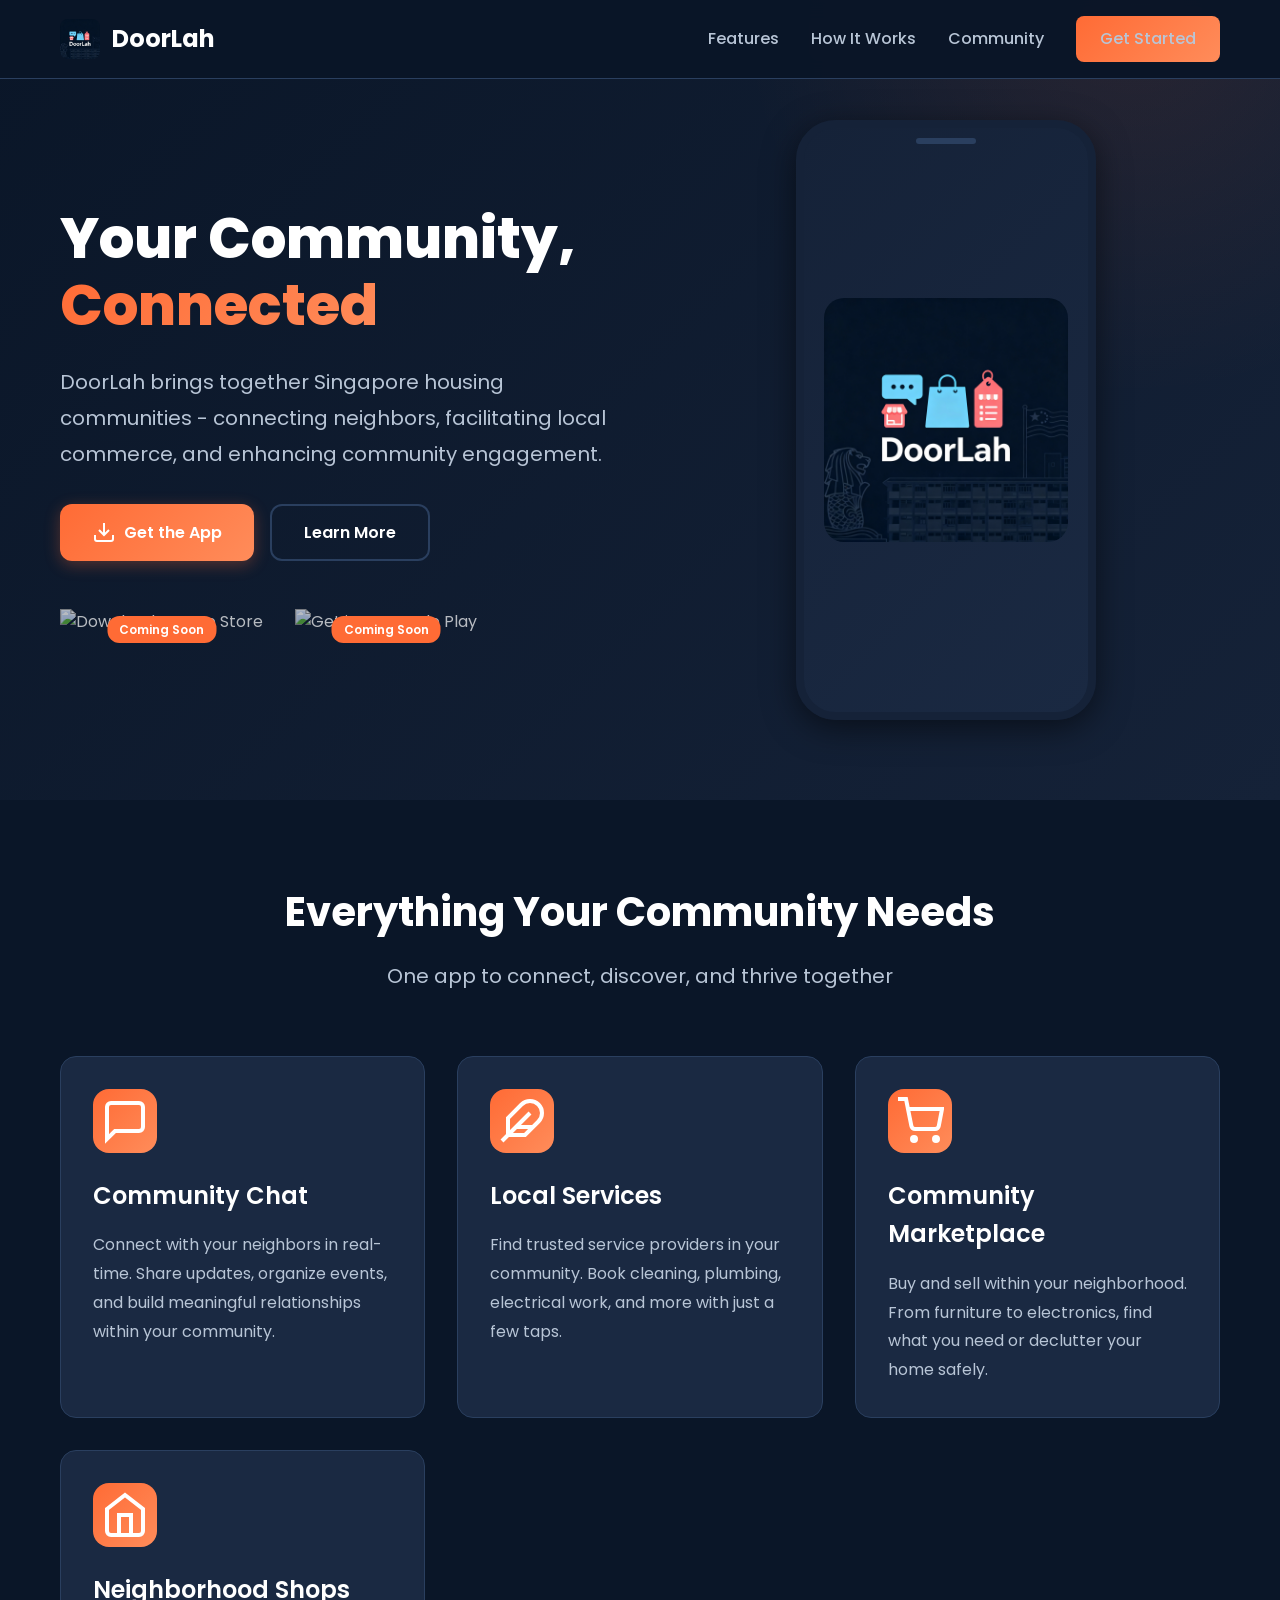
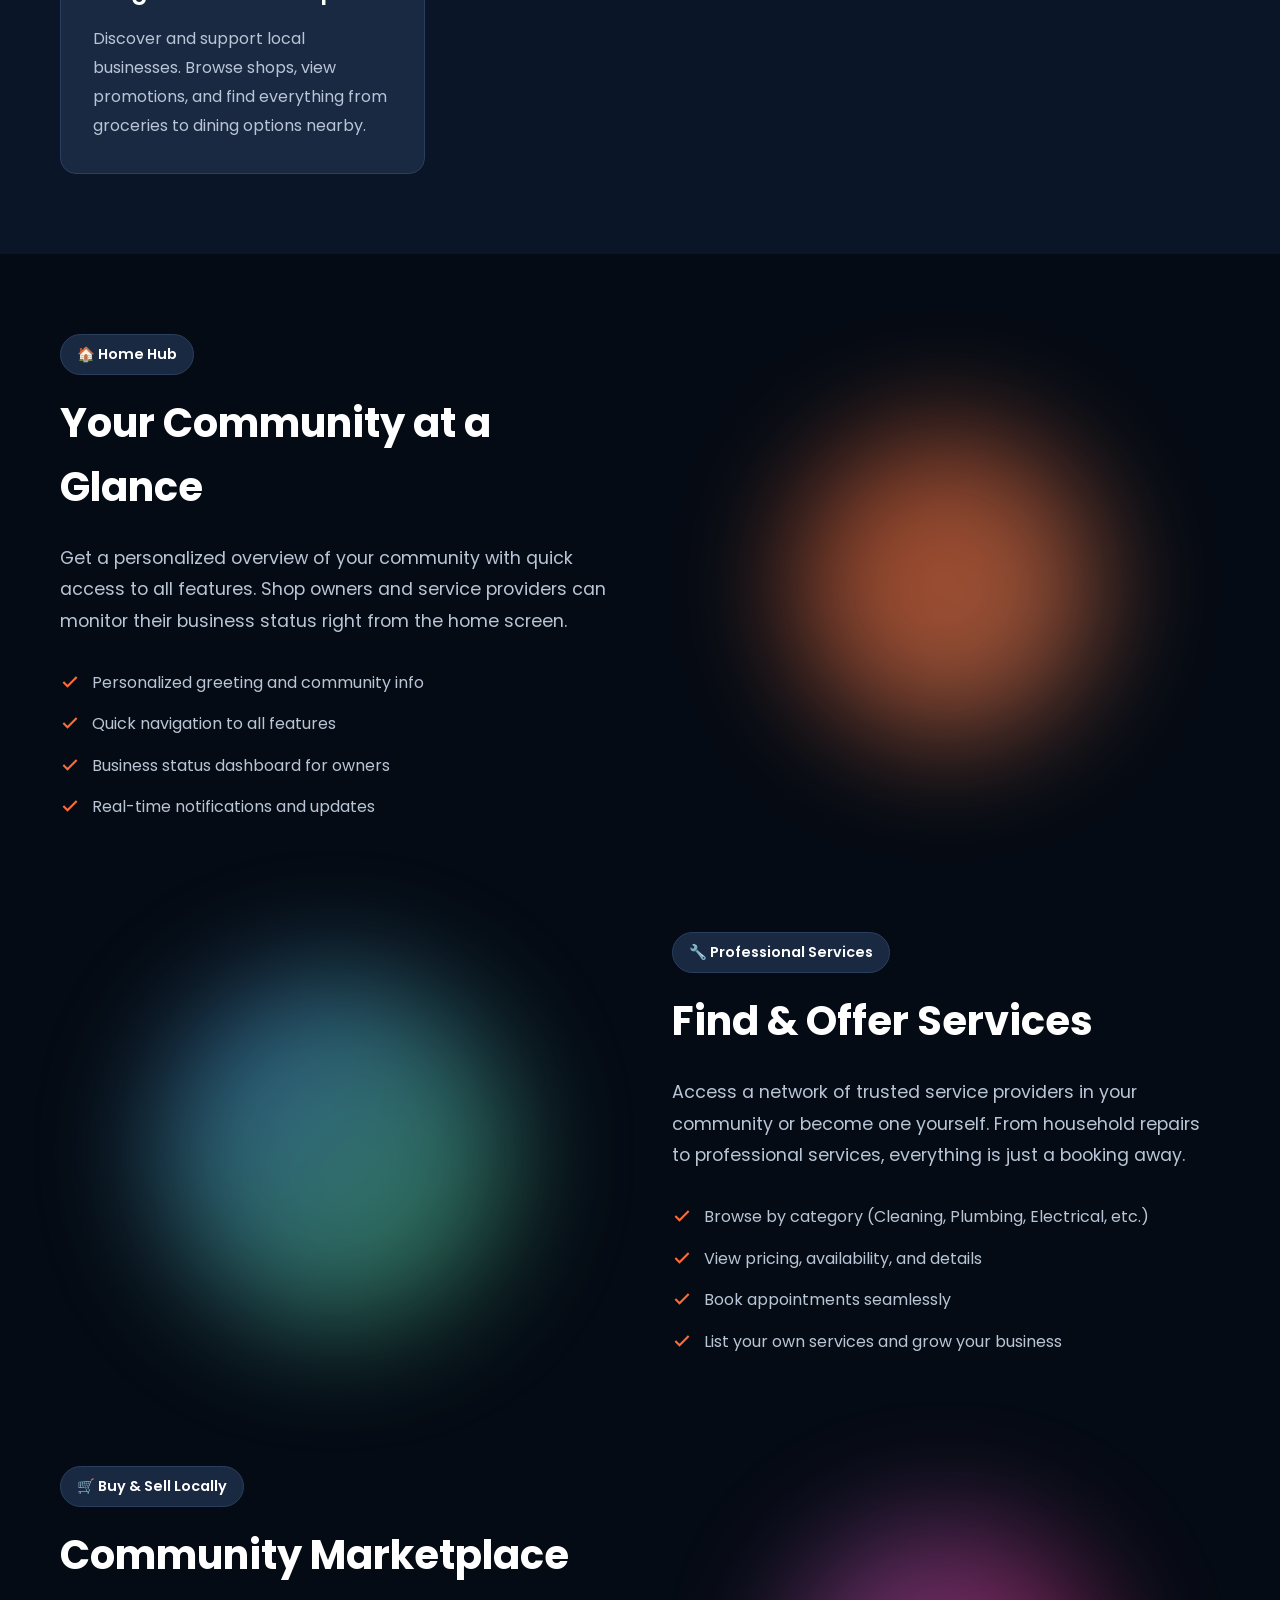
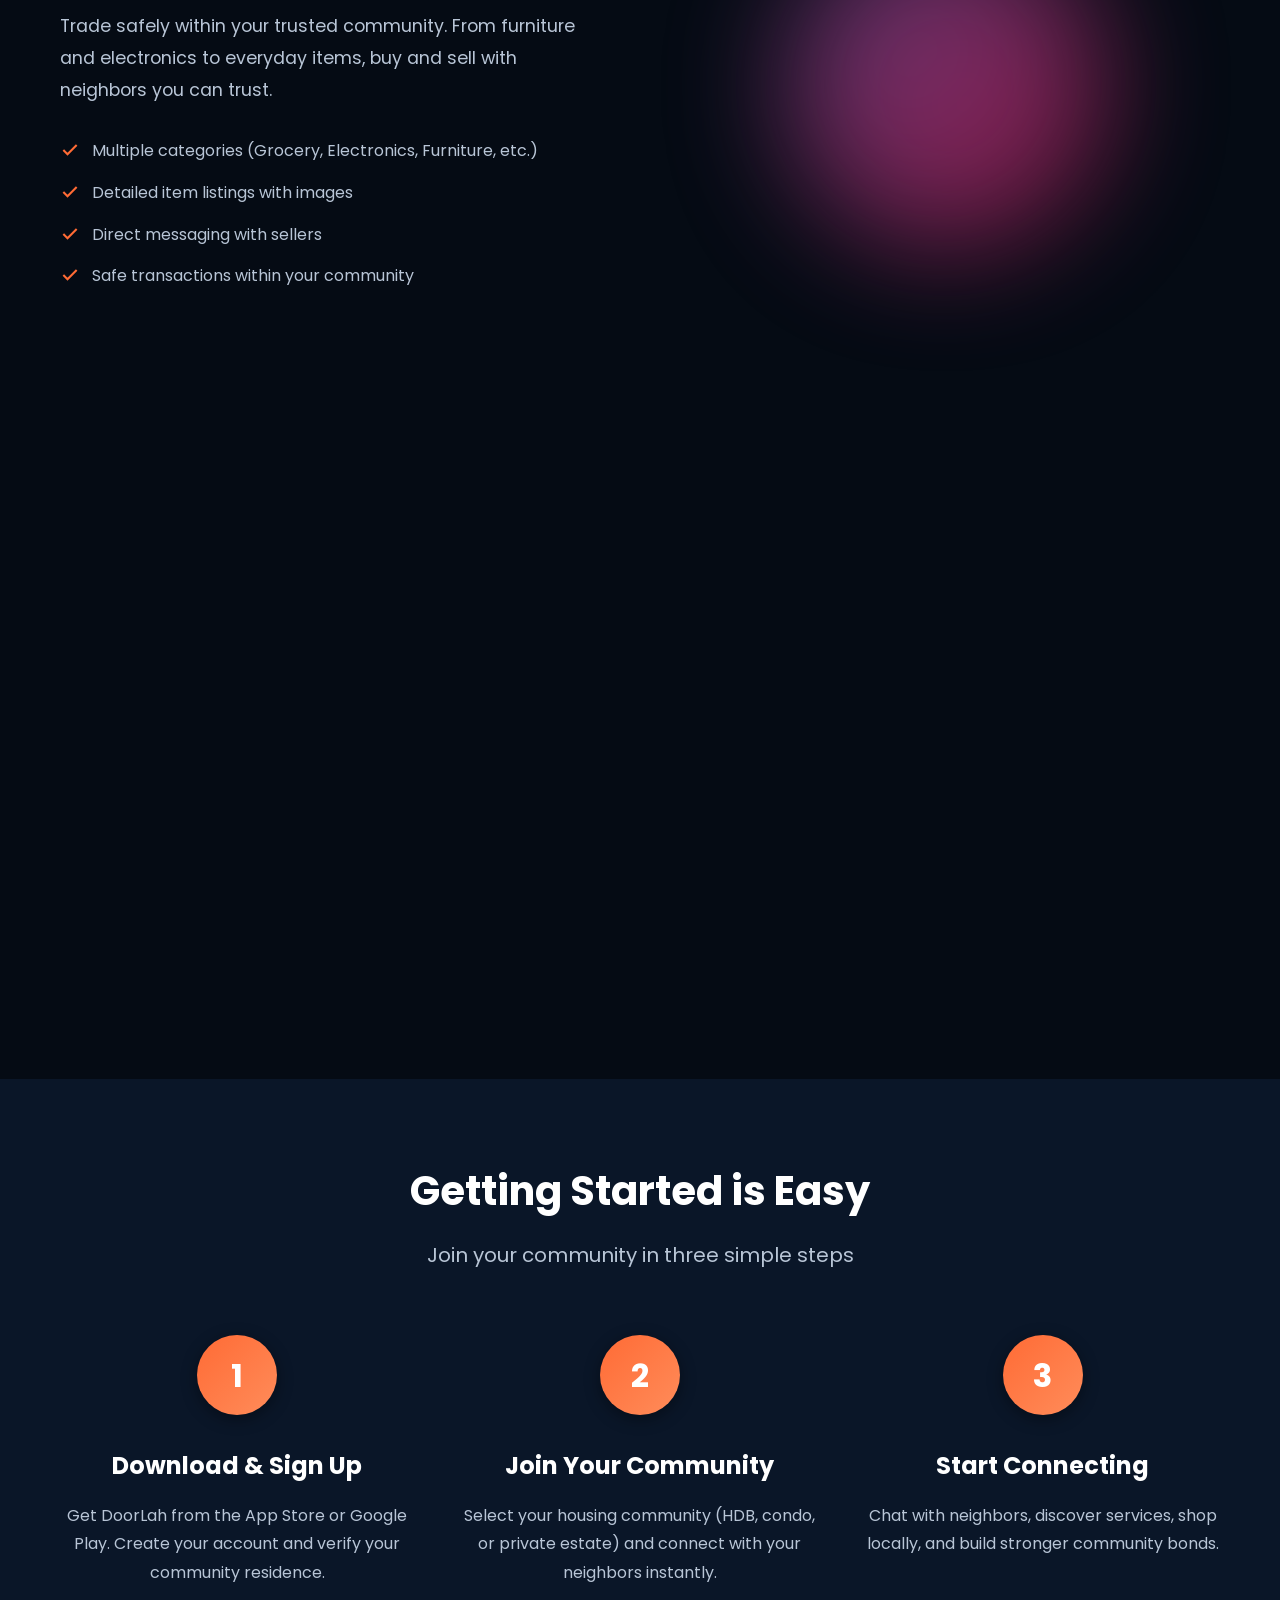
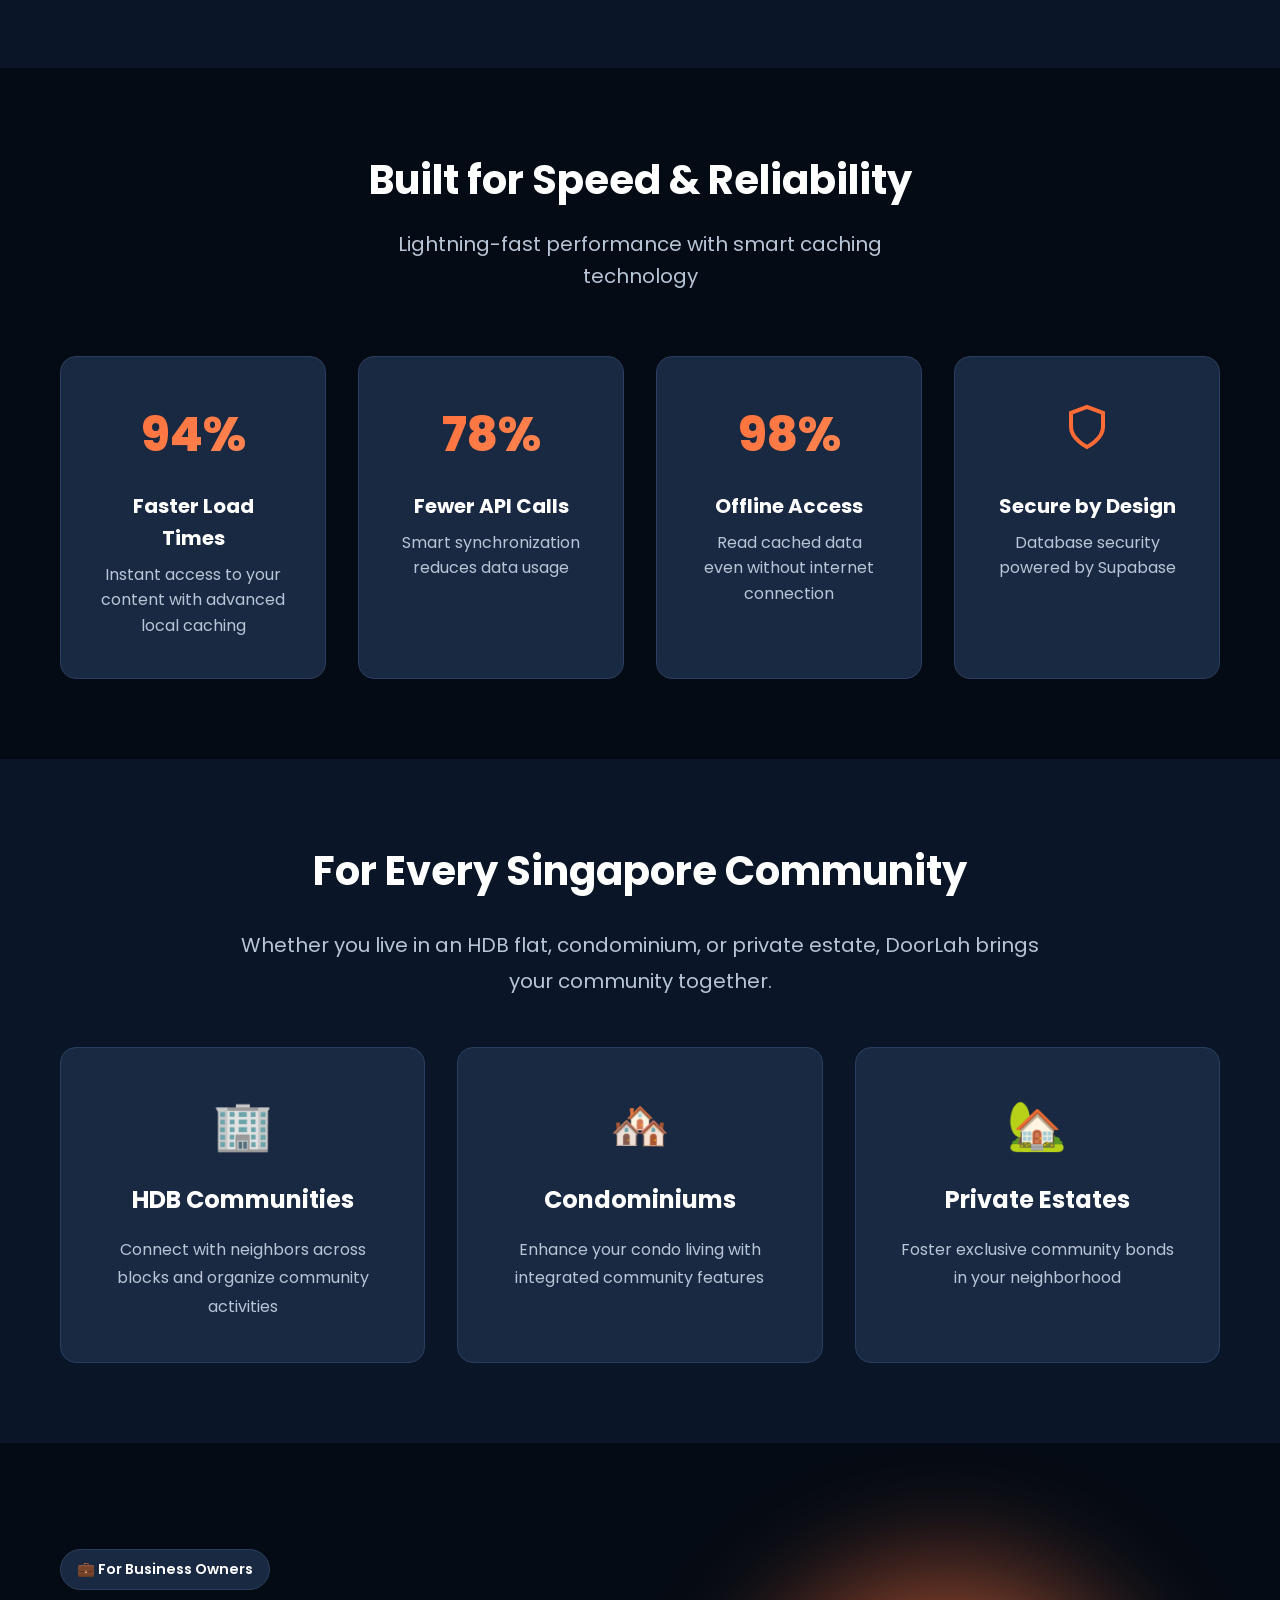
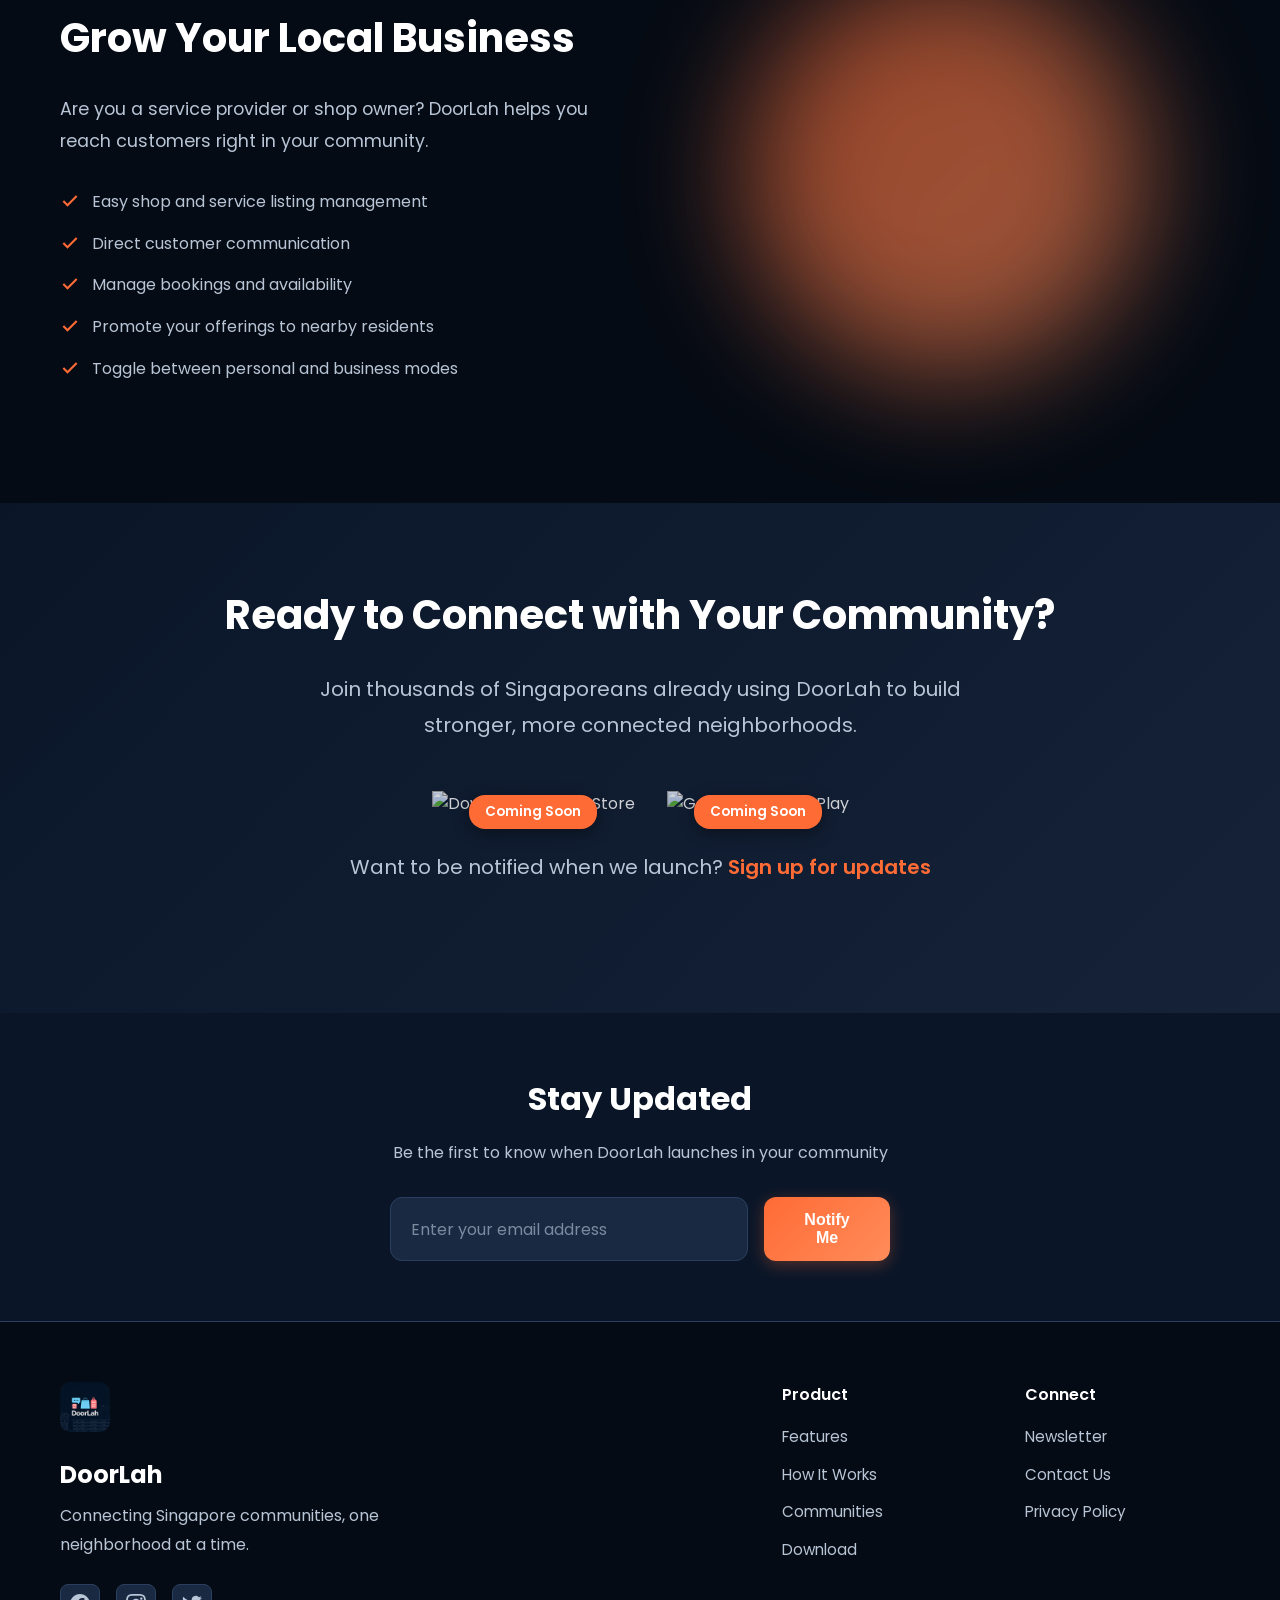
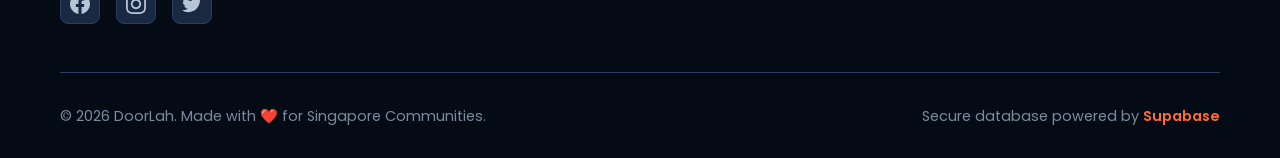
==== commit be87f78c: "Add Privacy Policy page and link in navigation" ====
--- a/index.html
+++ b/index.html
@@ -510,6 +510,7 @@
                         <ul>
                             <li><a href="#newsletter">Newsletter</a></li>
                             <li><a href="mailto:doorlah.singapore@gmail.com">Contact Us</a></li>
+                            <li><a href="privacy.html">Privacy Policy</a></li>
                         </ul>
                     </div>
                 </div>
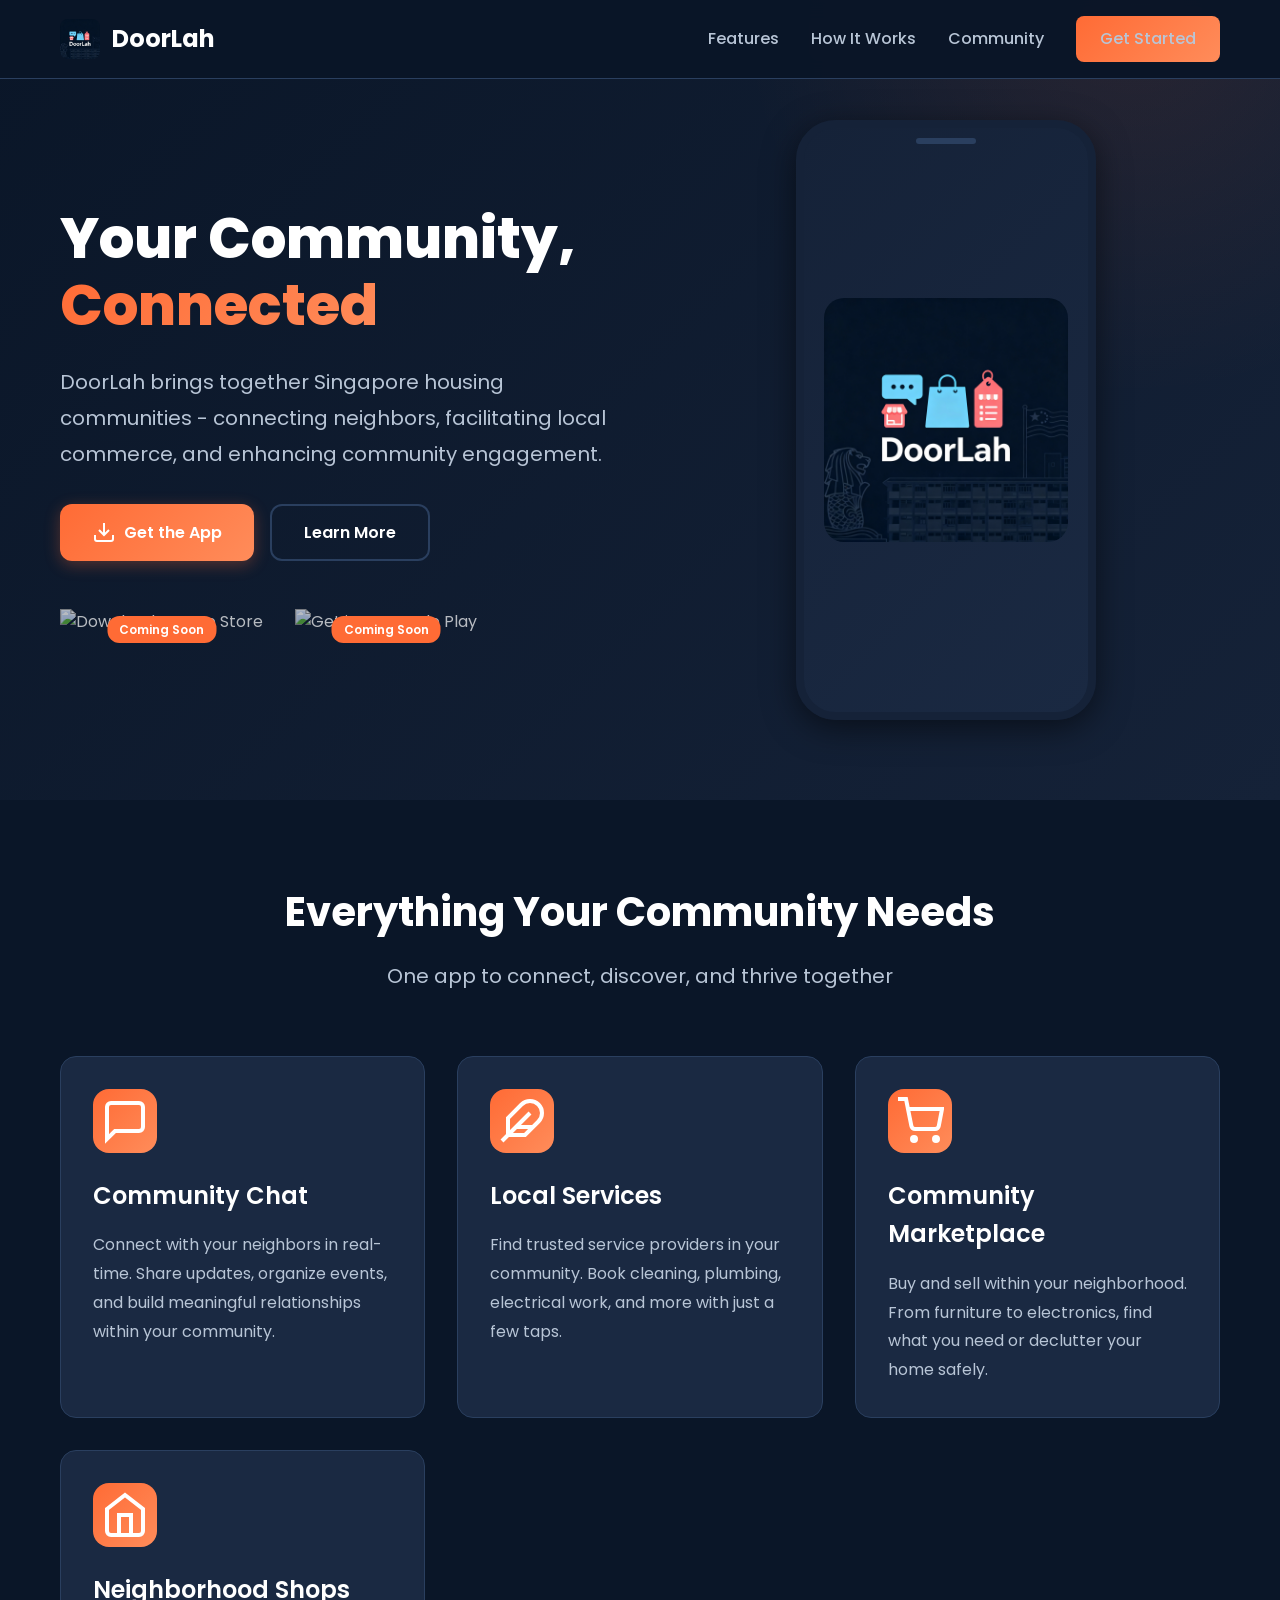
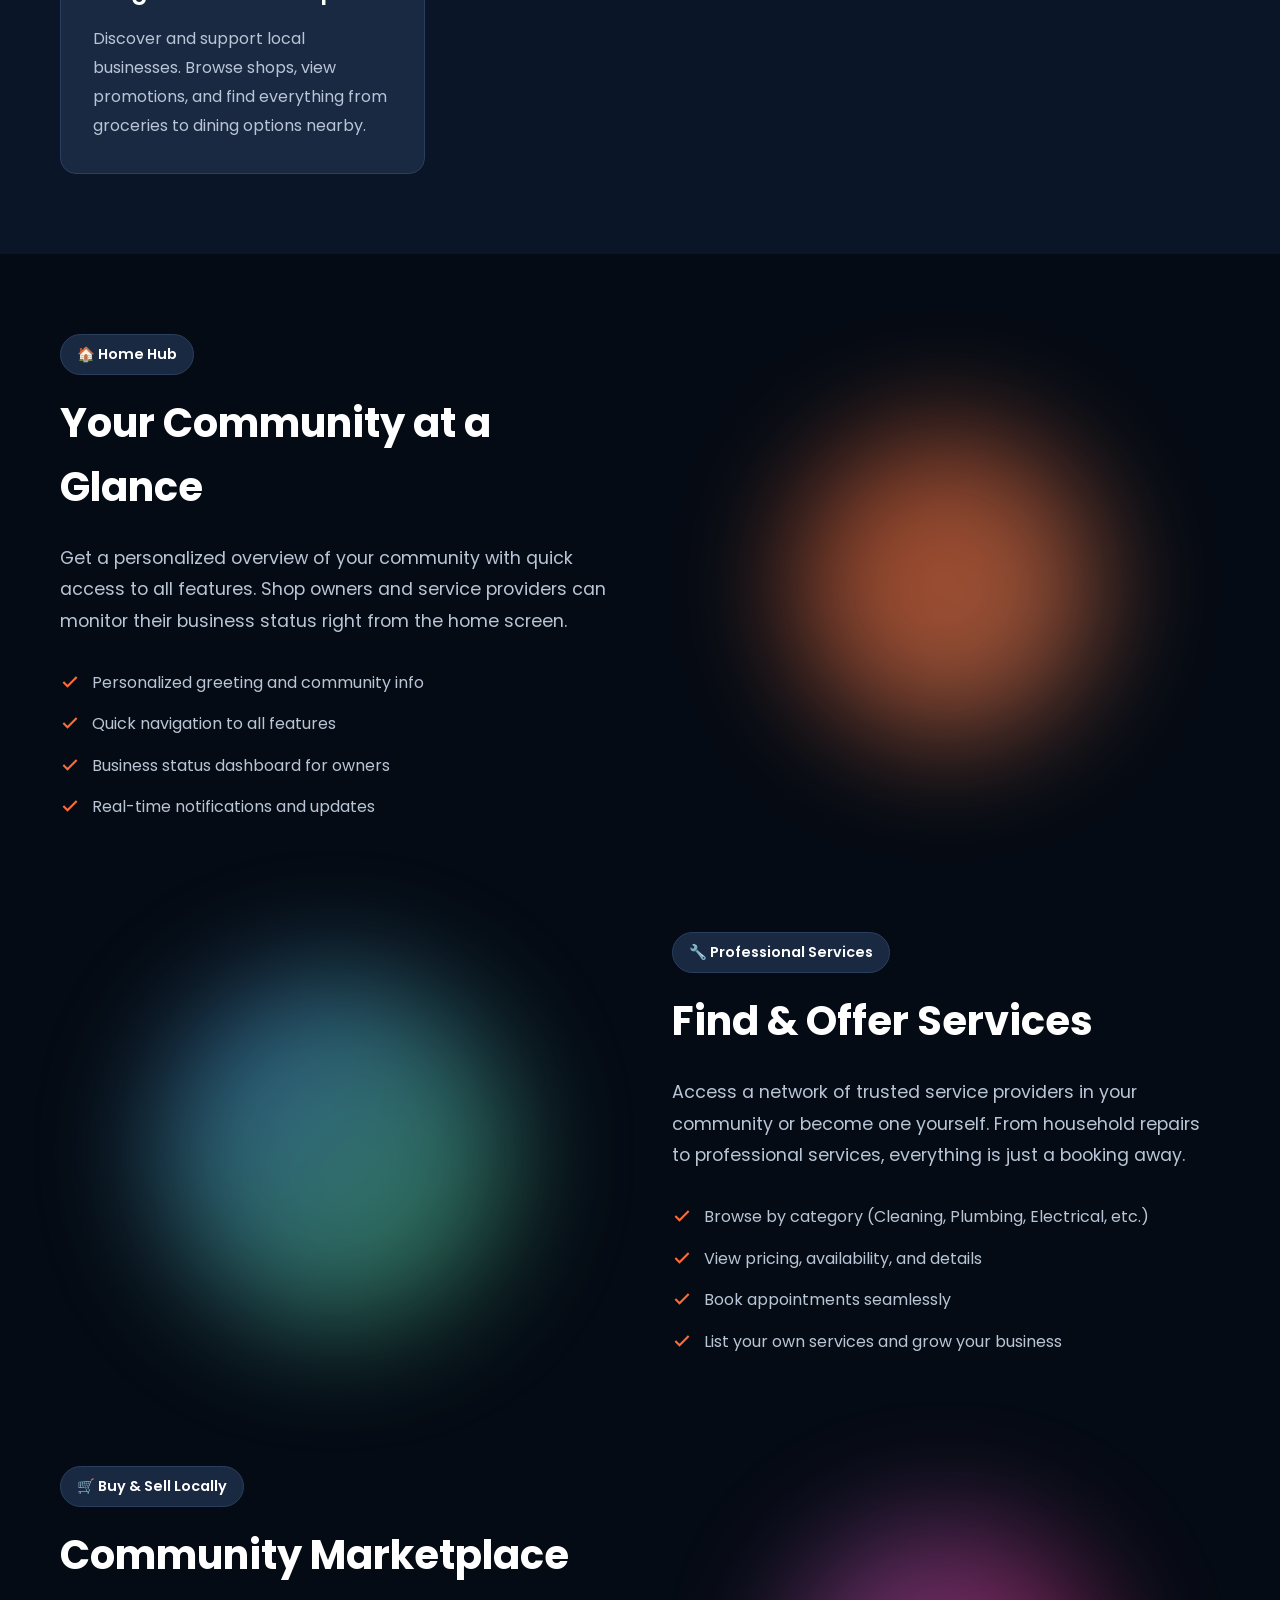
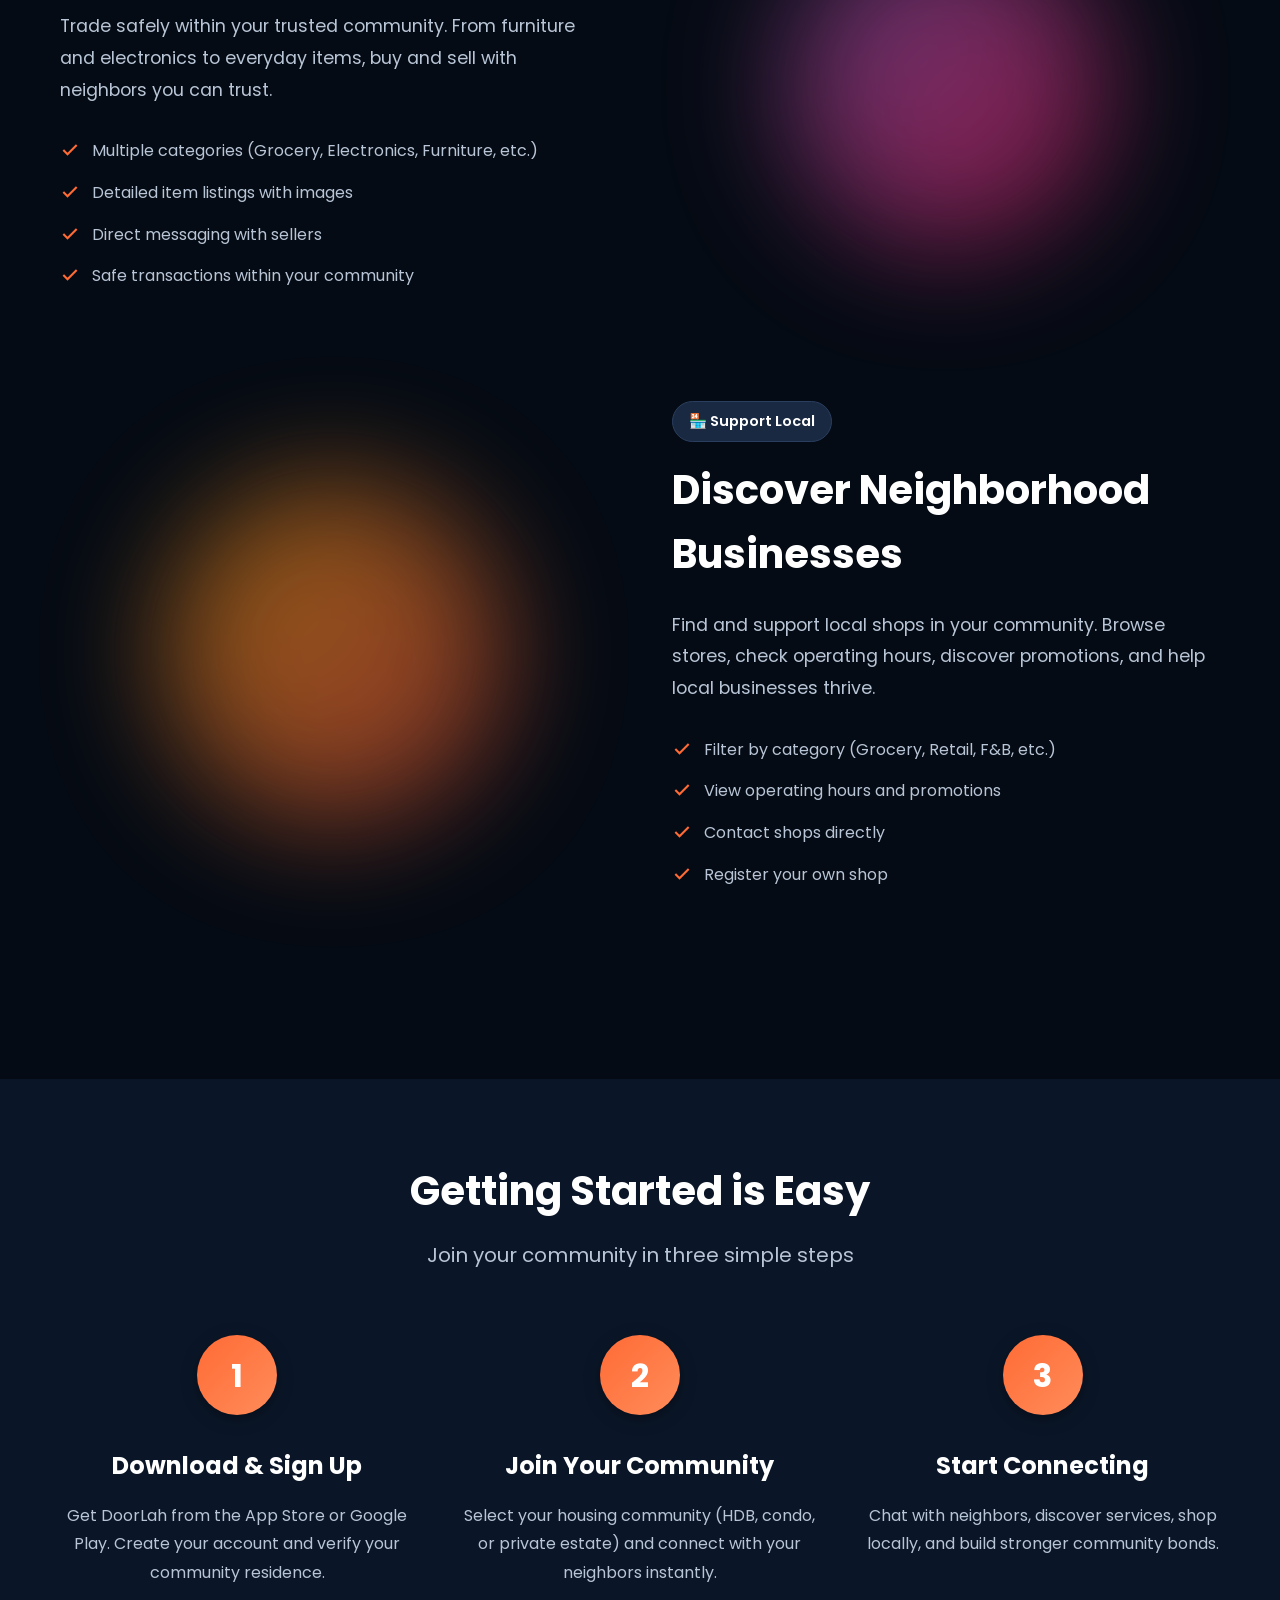
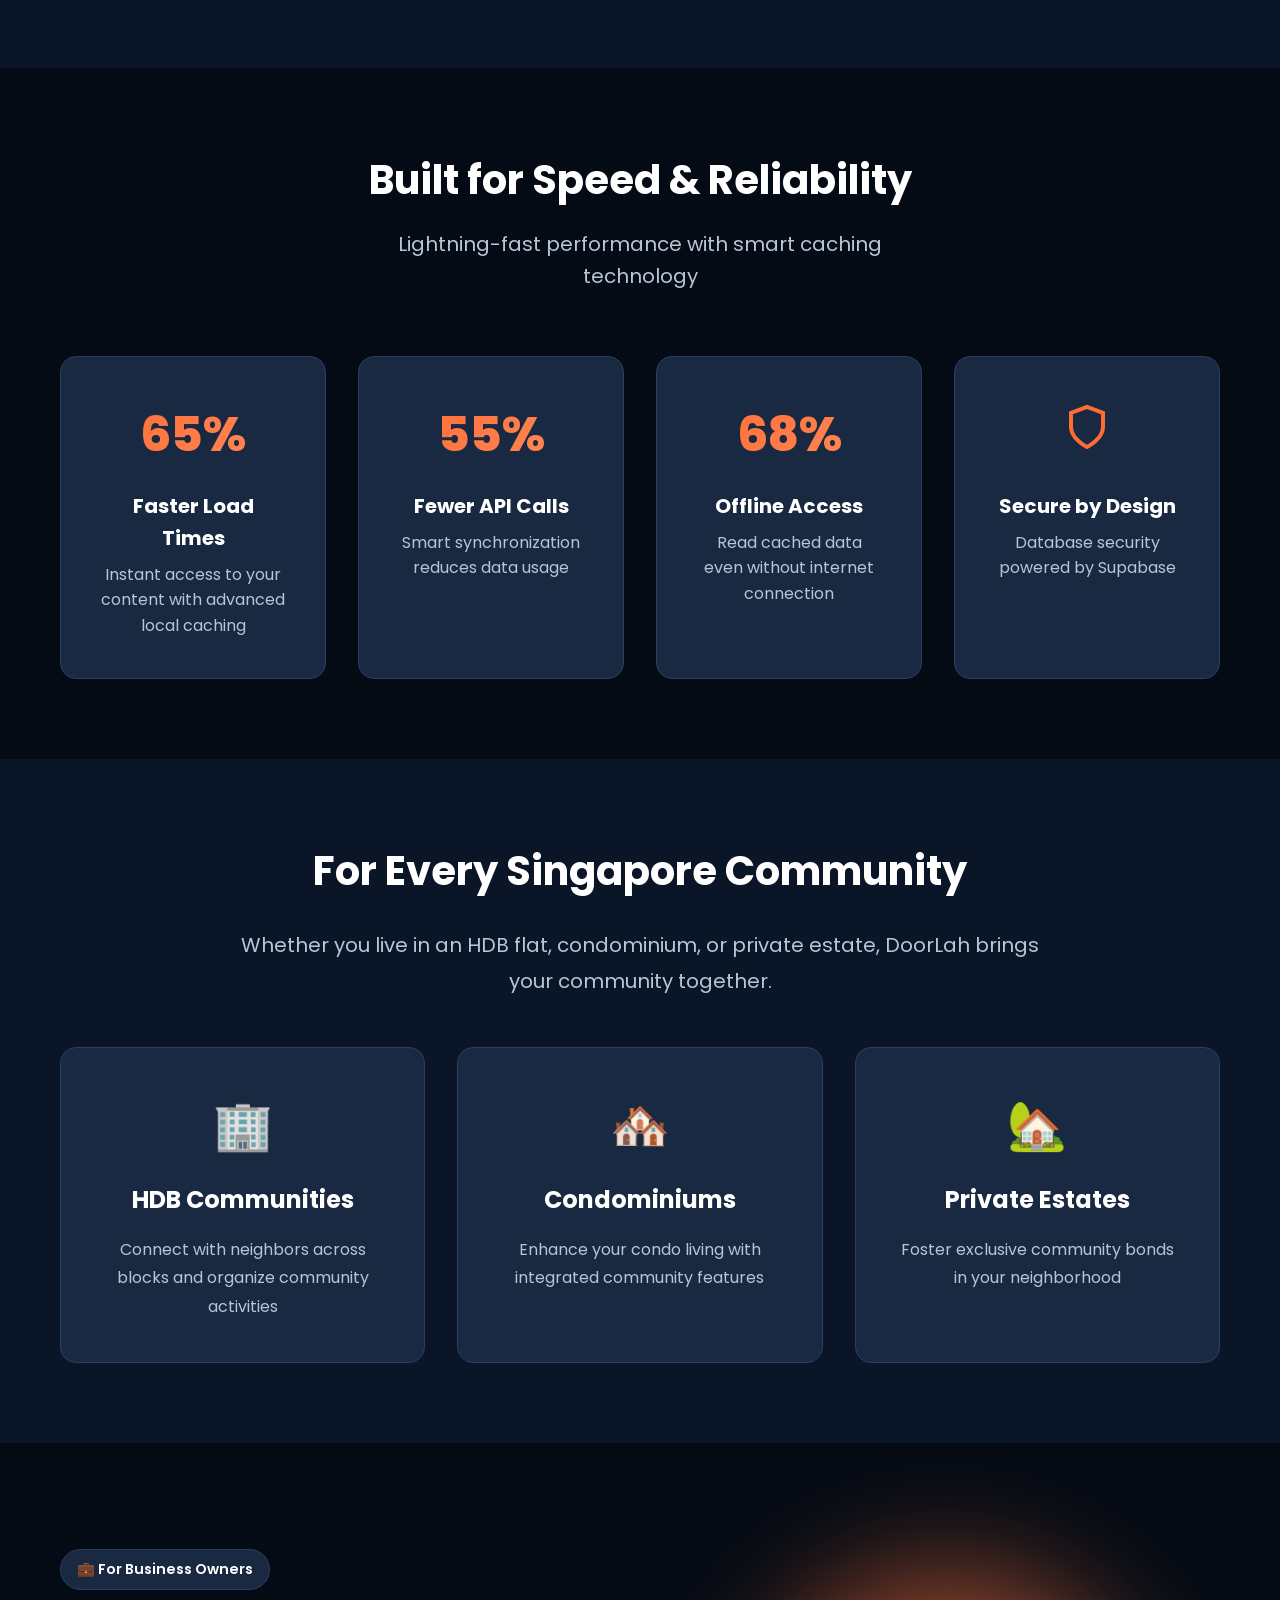
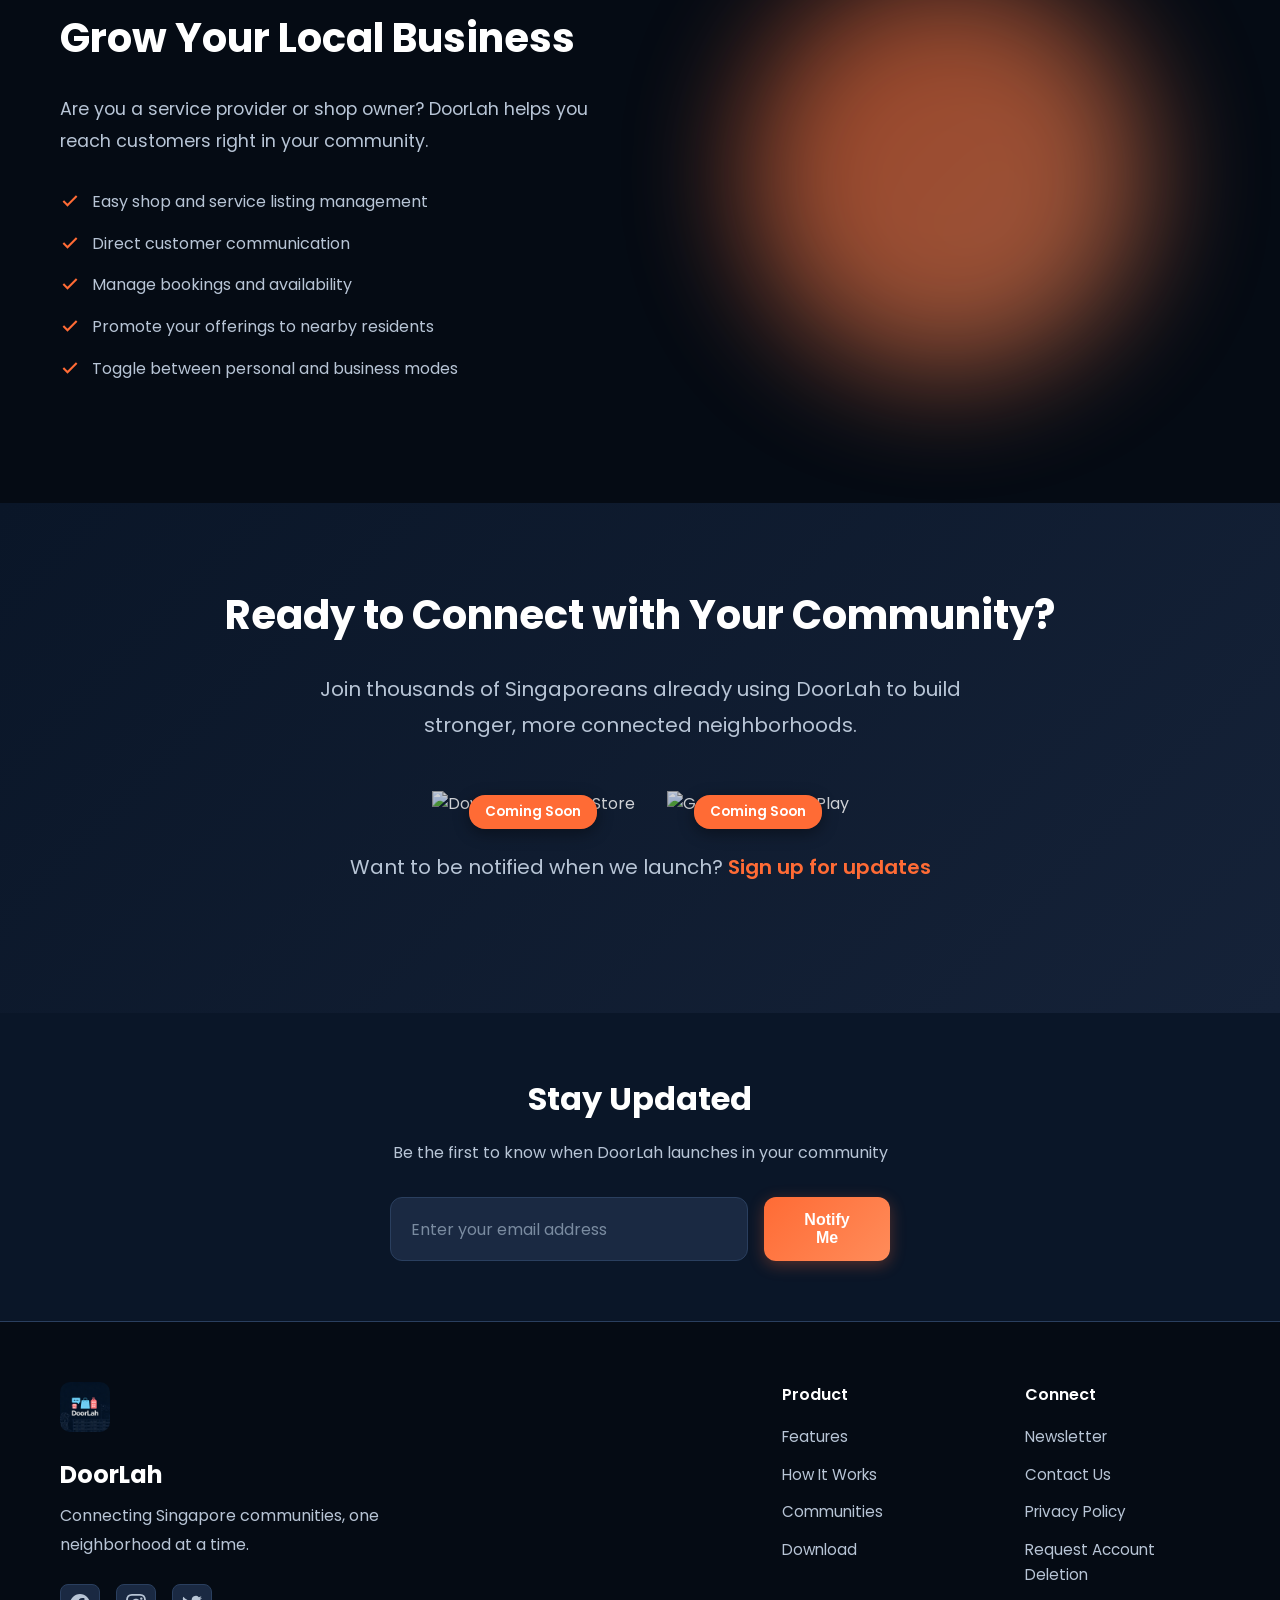
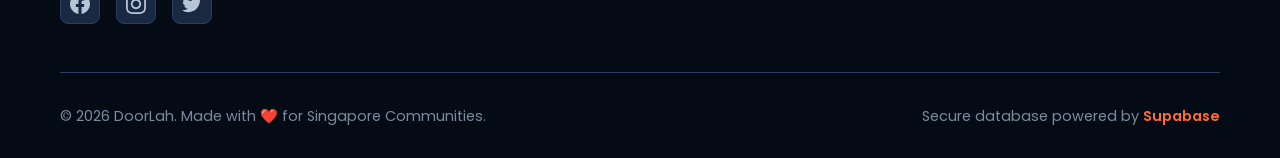
==== commit de9c4eb7: "Add account deletion request page and update privacy policy with deletion instructions" ====
--- a/index.html
+++ b/index.html
@@ -511,6 +511,7 @@
                             <li><a href="#newsletter">Newsletter</a></li>
                             <li><a href="mailto:doorlah.singapore@gmail.com">Contact Us</a></li>
                             <li><a href="privacy.html">Privacy Policy</a></li>
+                            <li><a href="account-deletion.html">Request Account Deletion</a></li>
                         </ul>
                     </div>
                 </div>
--- a/styles.css
+++ b/styles.css
@@ -1127,4 +1127,37 @@
 .cta-button:hover {
     transform: translateY(-2px);
     box-shadow: 0 4px 16px rgba(255, 107, 53, 0.3);
+}
+
+/* Account Deletion page specific styles */
+.deletion-hero {
+    background: var(--bg-card);
+    padding: 1.75rem;
+    border-radius: 12px;
+    border: 1px solid var(--border-color);
+    box-shadow: var(--shadow-md);
+    margin-bottom: 1.25rem;
+    animation: fadeInUp 0.6s ease both;
+}
+
+.sad-message {
+    font-size: 1.05rem;
+    color: var(--text-secondary);
+    margin: 0.5rem 0 1rem 0;
+}
+
+.mail-button {
+    display: inline-block;
+    background: var(--accent-orange);
+    color: var(--text-primary);
+    padding: 10px 16px;
+    border-radius: 10px;
+    text-decoration: none;
+    font-weight: 700;
+    transition: var(--transition);
+}
+
+.mail-button:hover {
+    transform: translateY(-2px);
+    box-shadow: 0 8px 24px rgba(255, 107, 53, 0.25);
 }
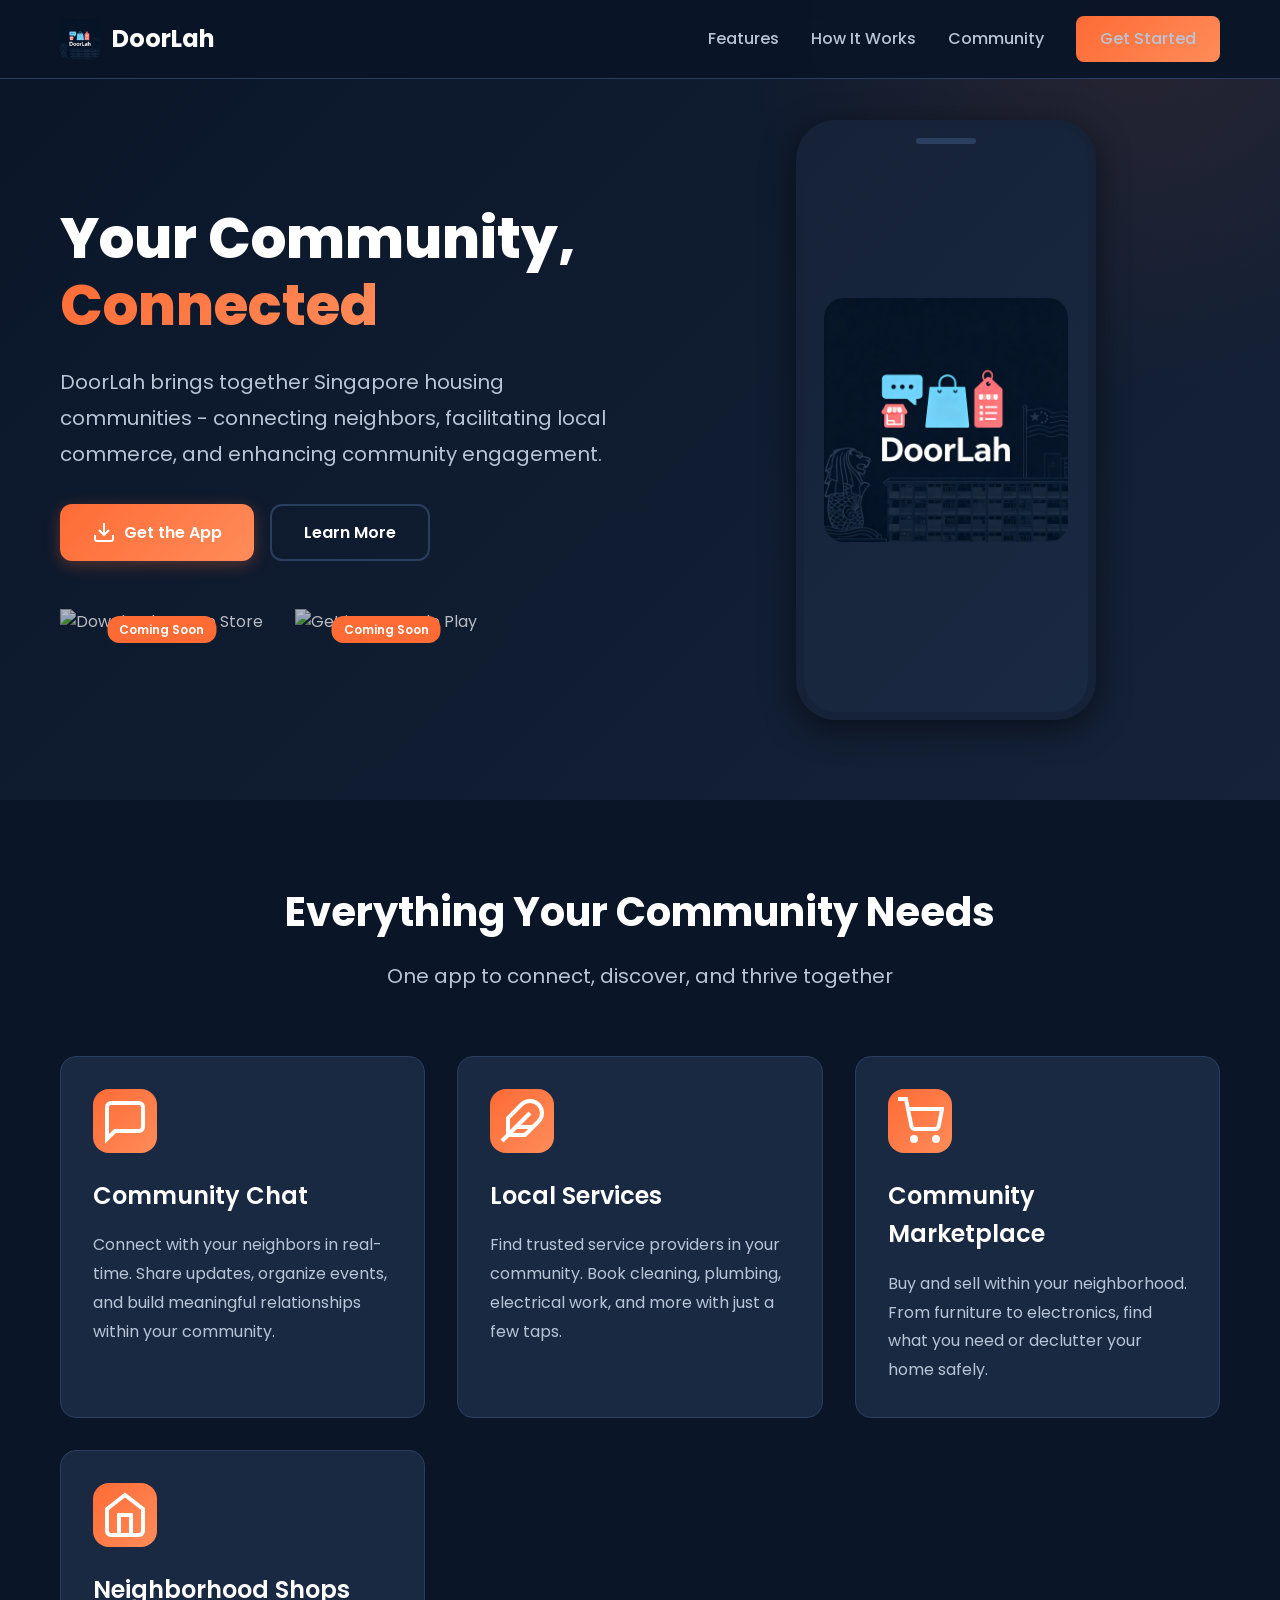
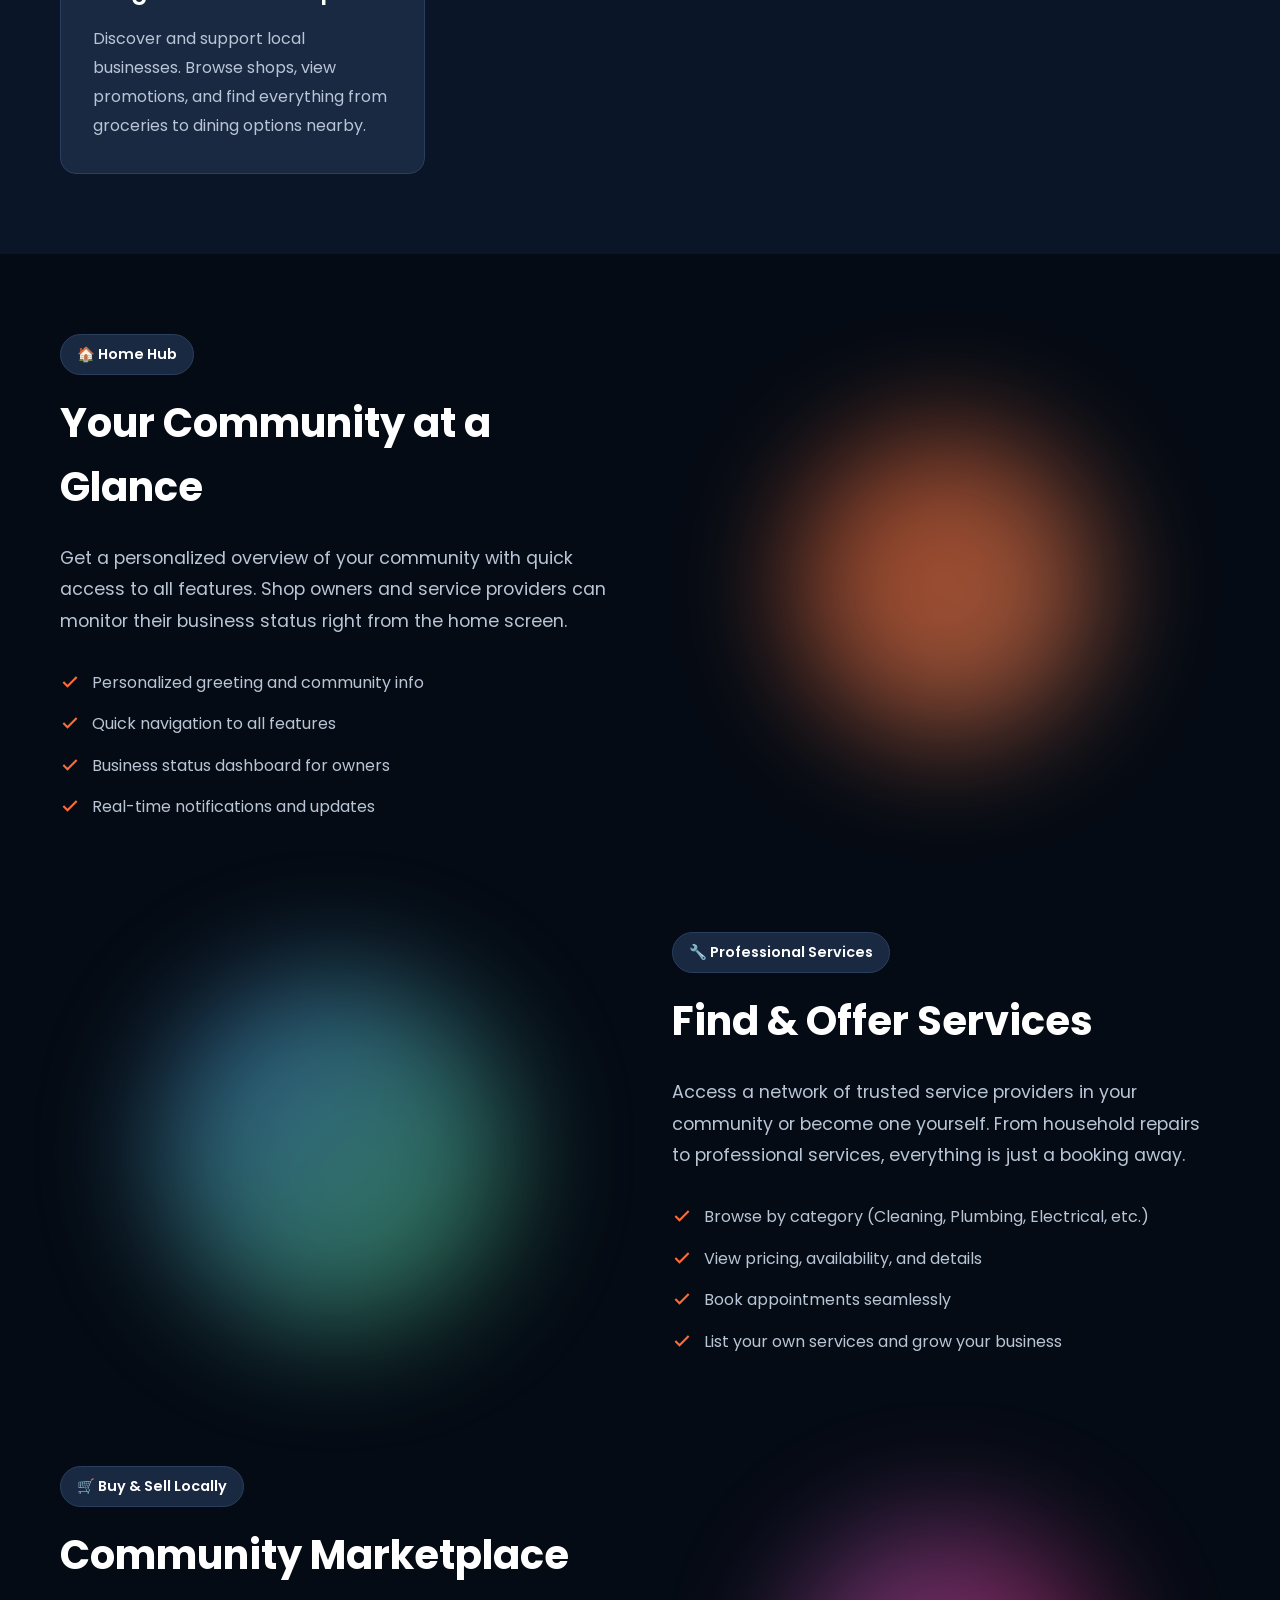
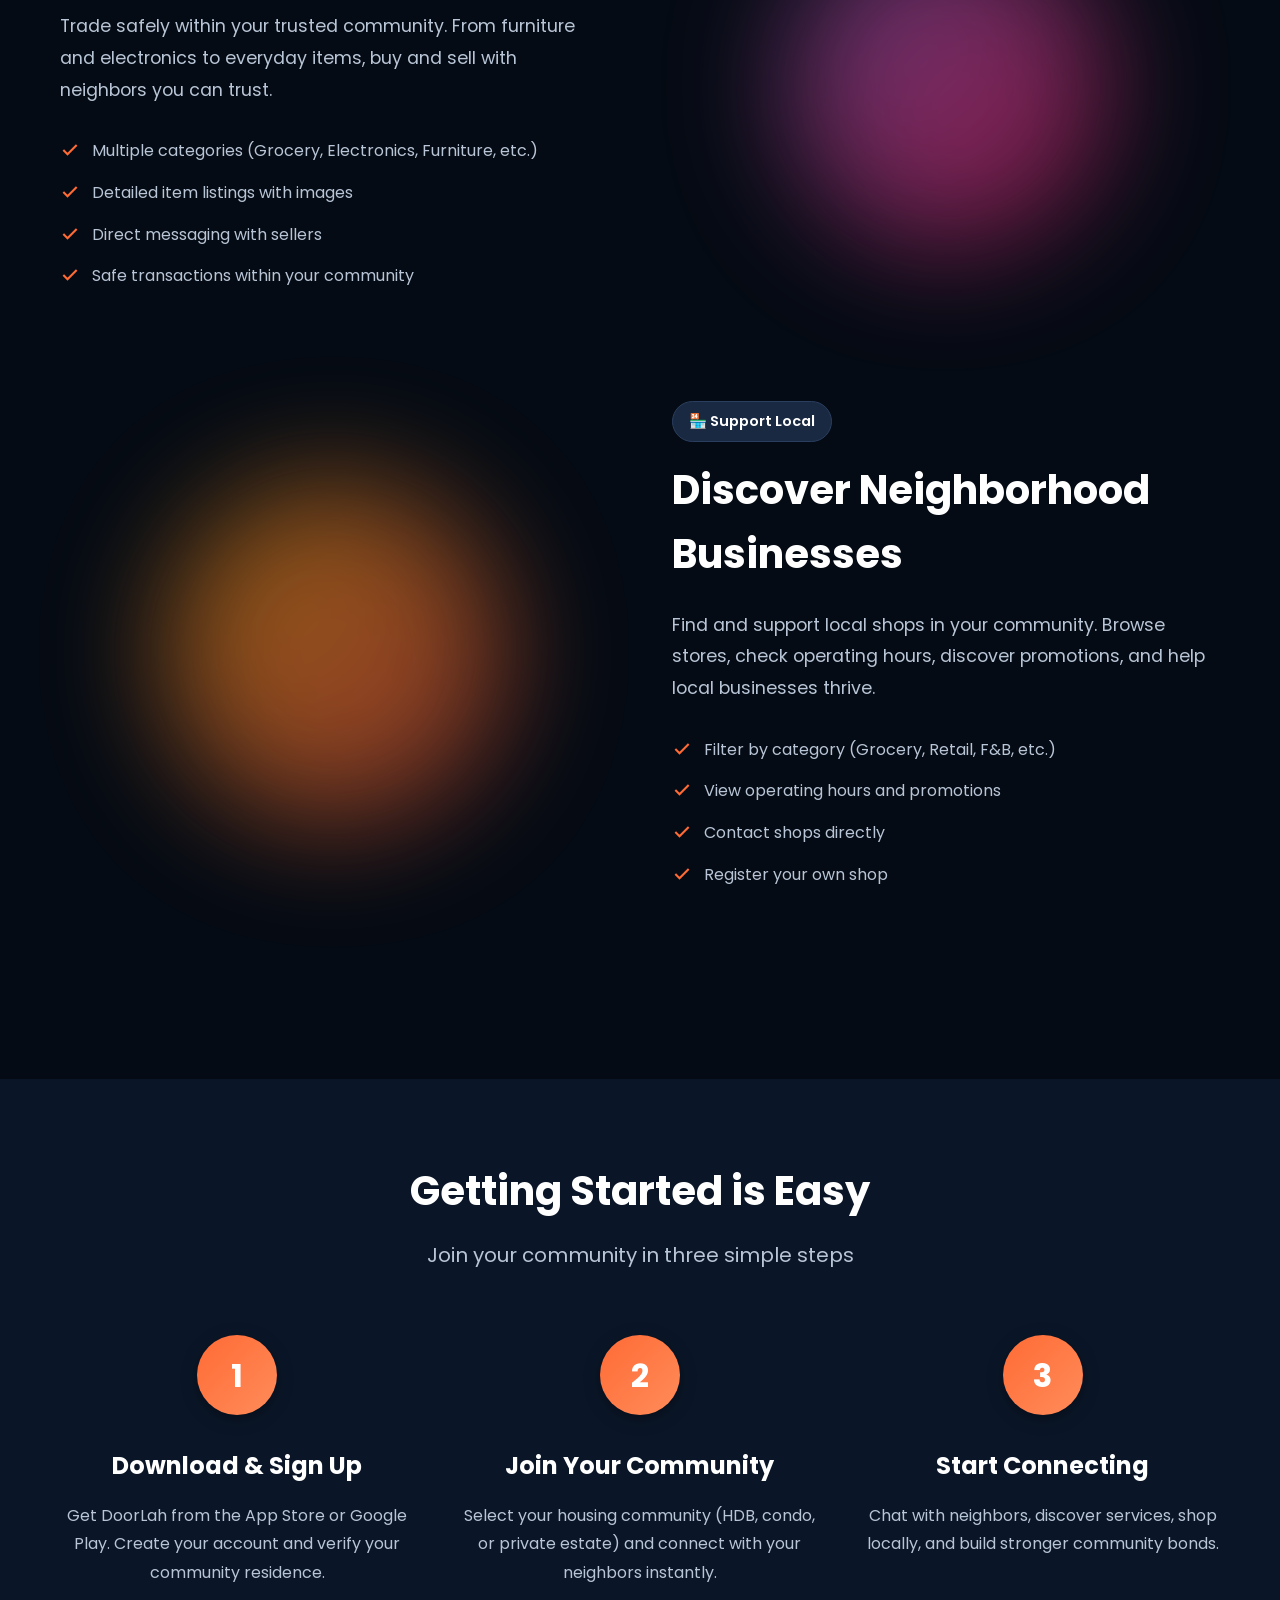
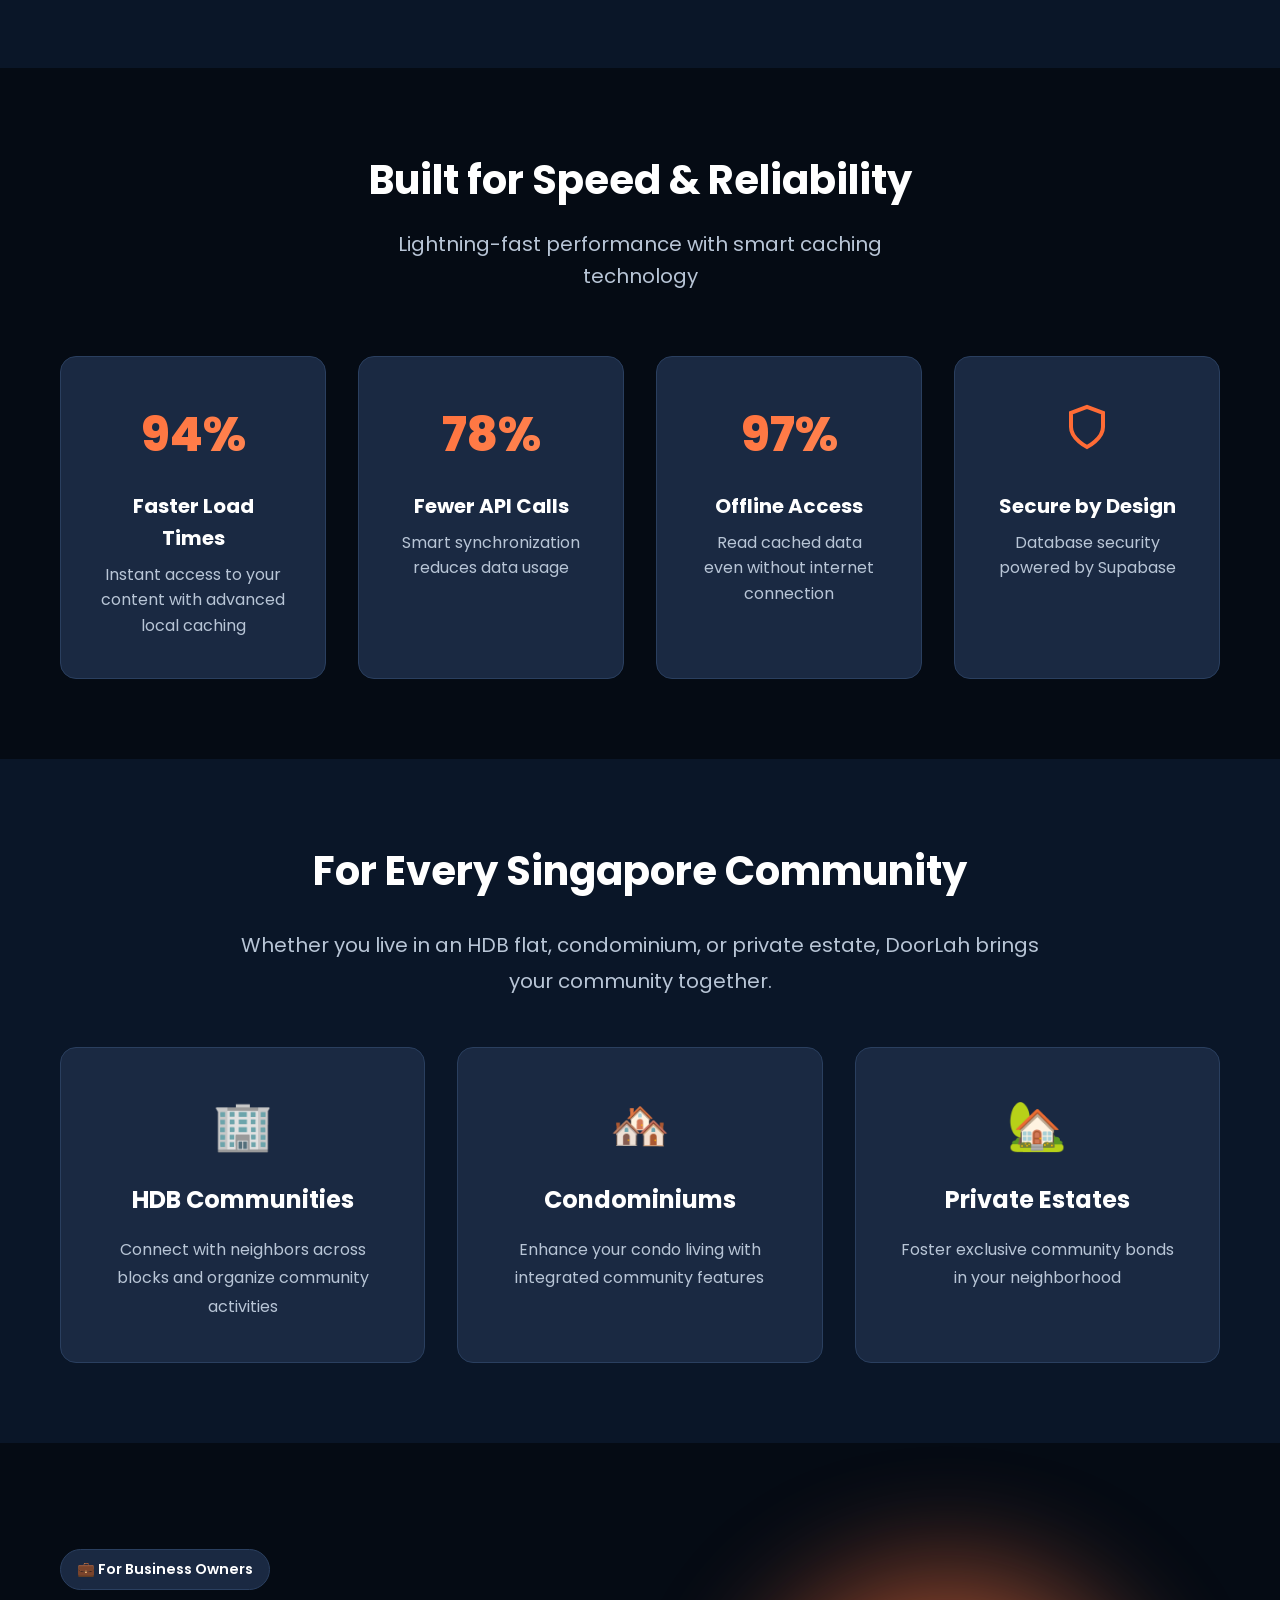
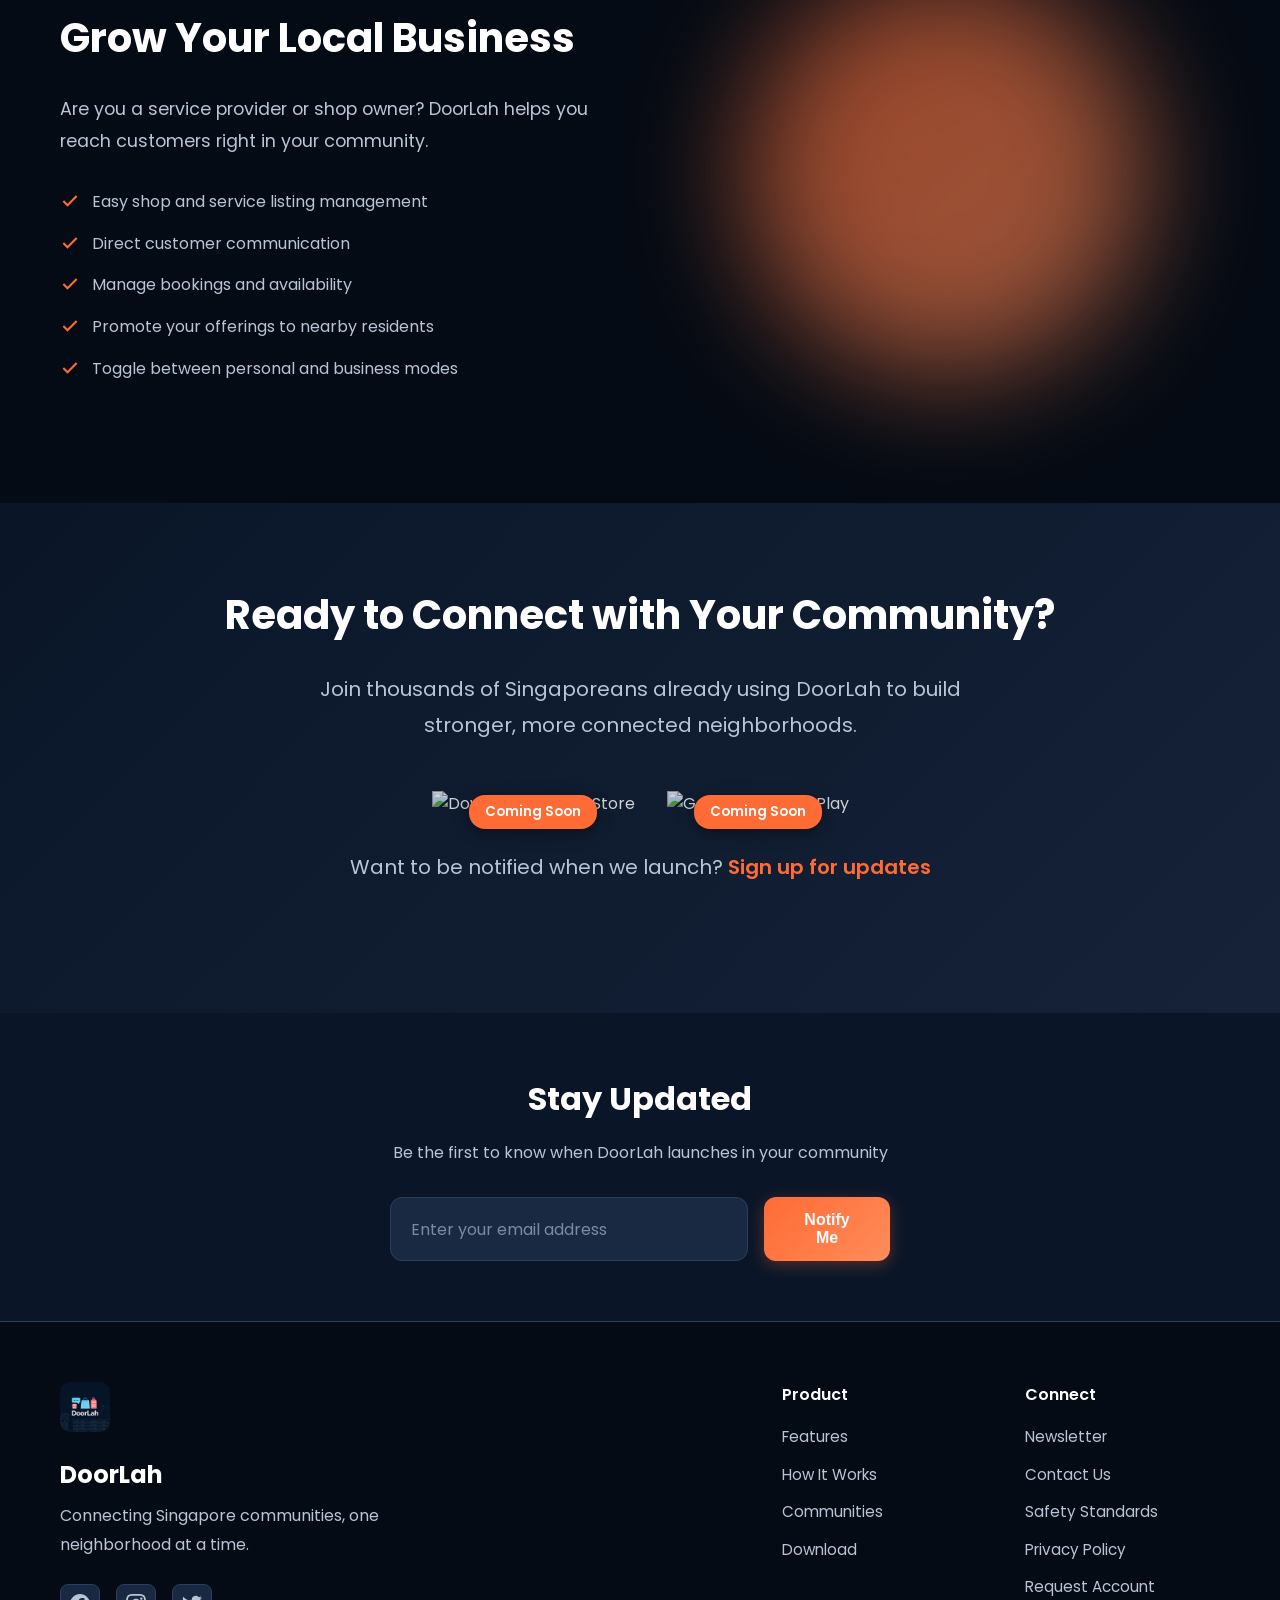
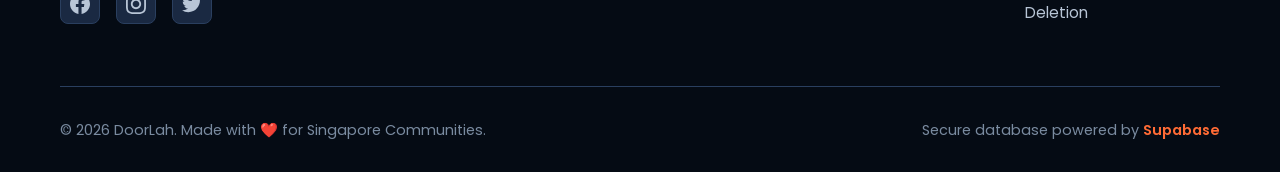
==== commit 47130f63: "Add Safety Standards page and link in navigation for improved user safety information" ====
--- a/index.html
+++ b/index.html
@@ -510,6 +510,7 @@
                         <ul>
                             <li><a href="#newsletter">Newsletter</a></li>
                             <li><a href="mailto:doorlah.singapore@gmail.com">Contact Us</a></li>
+                            <li><a href="child-safety.html">Safety Standards</a></li>
                             <li><a href="privacy.html">Privacy Policy</a></li>
                             <li><a href="account-deletion.html">Request Account Deletion</a></li>
                         </ul>
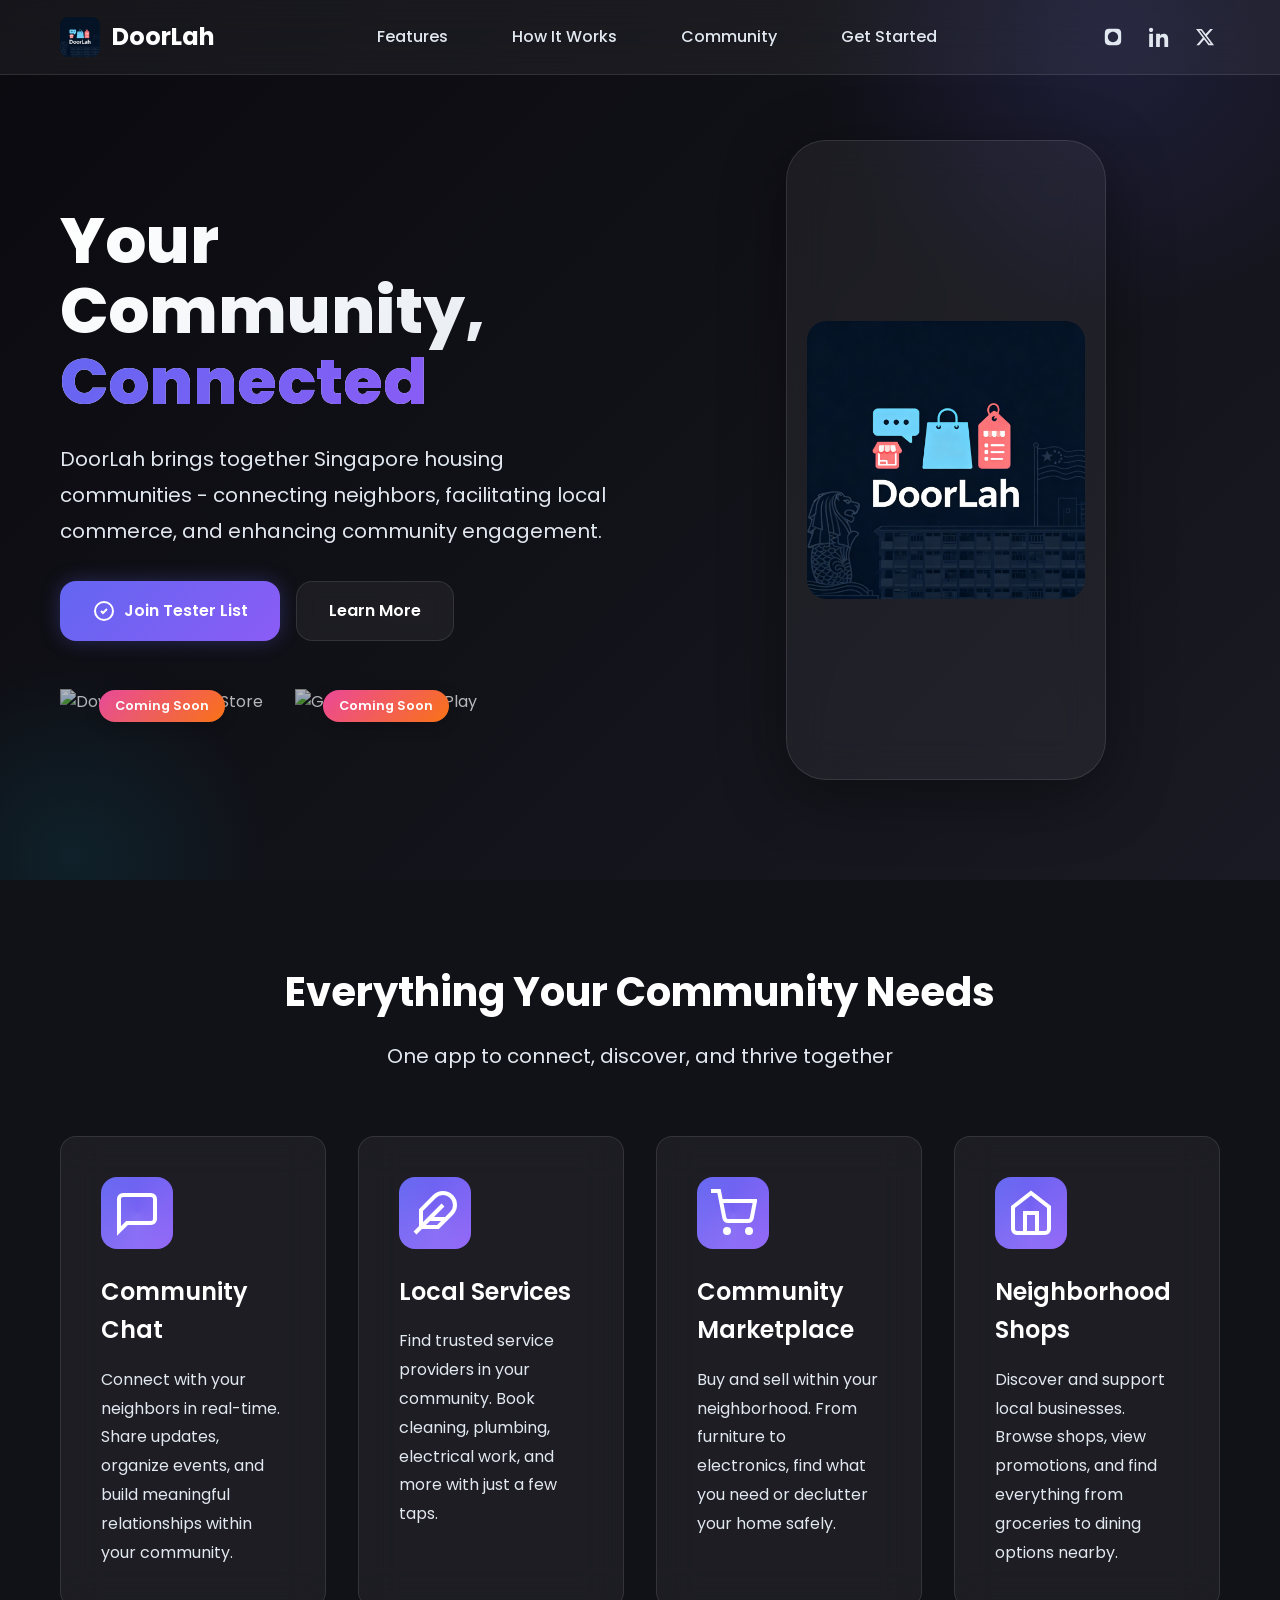
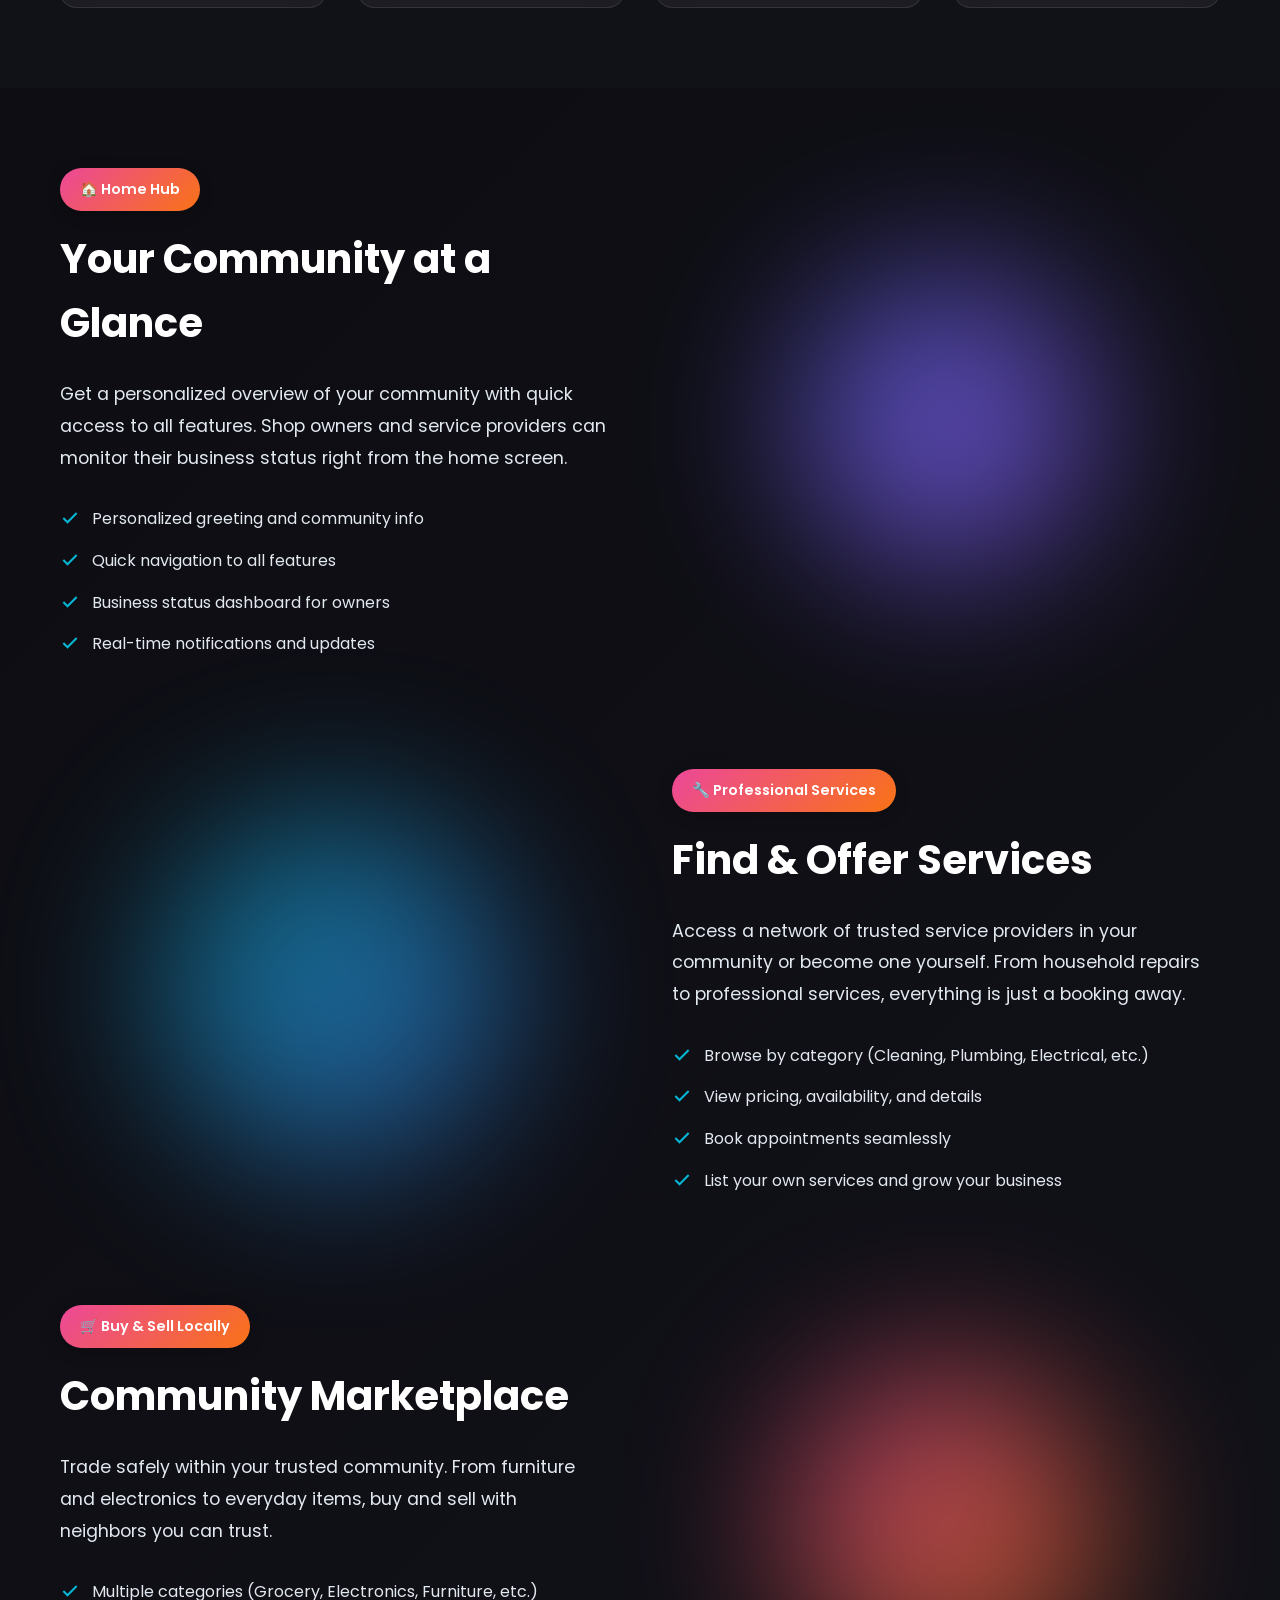
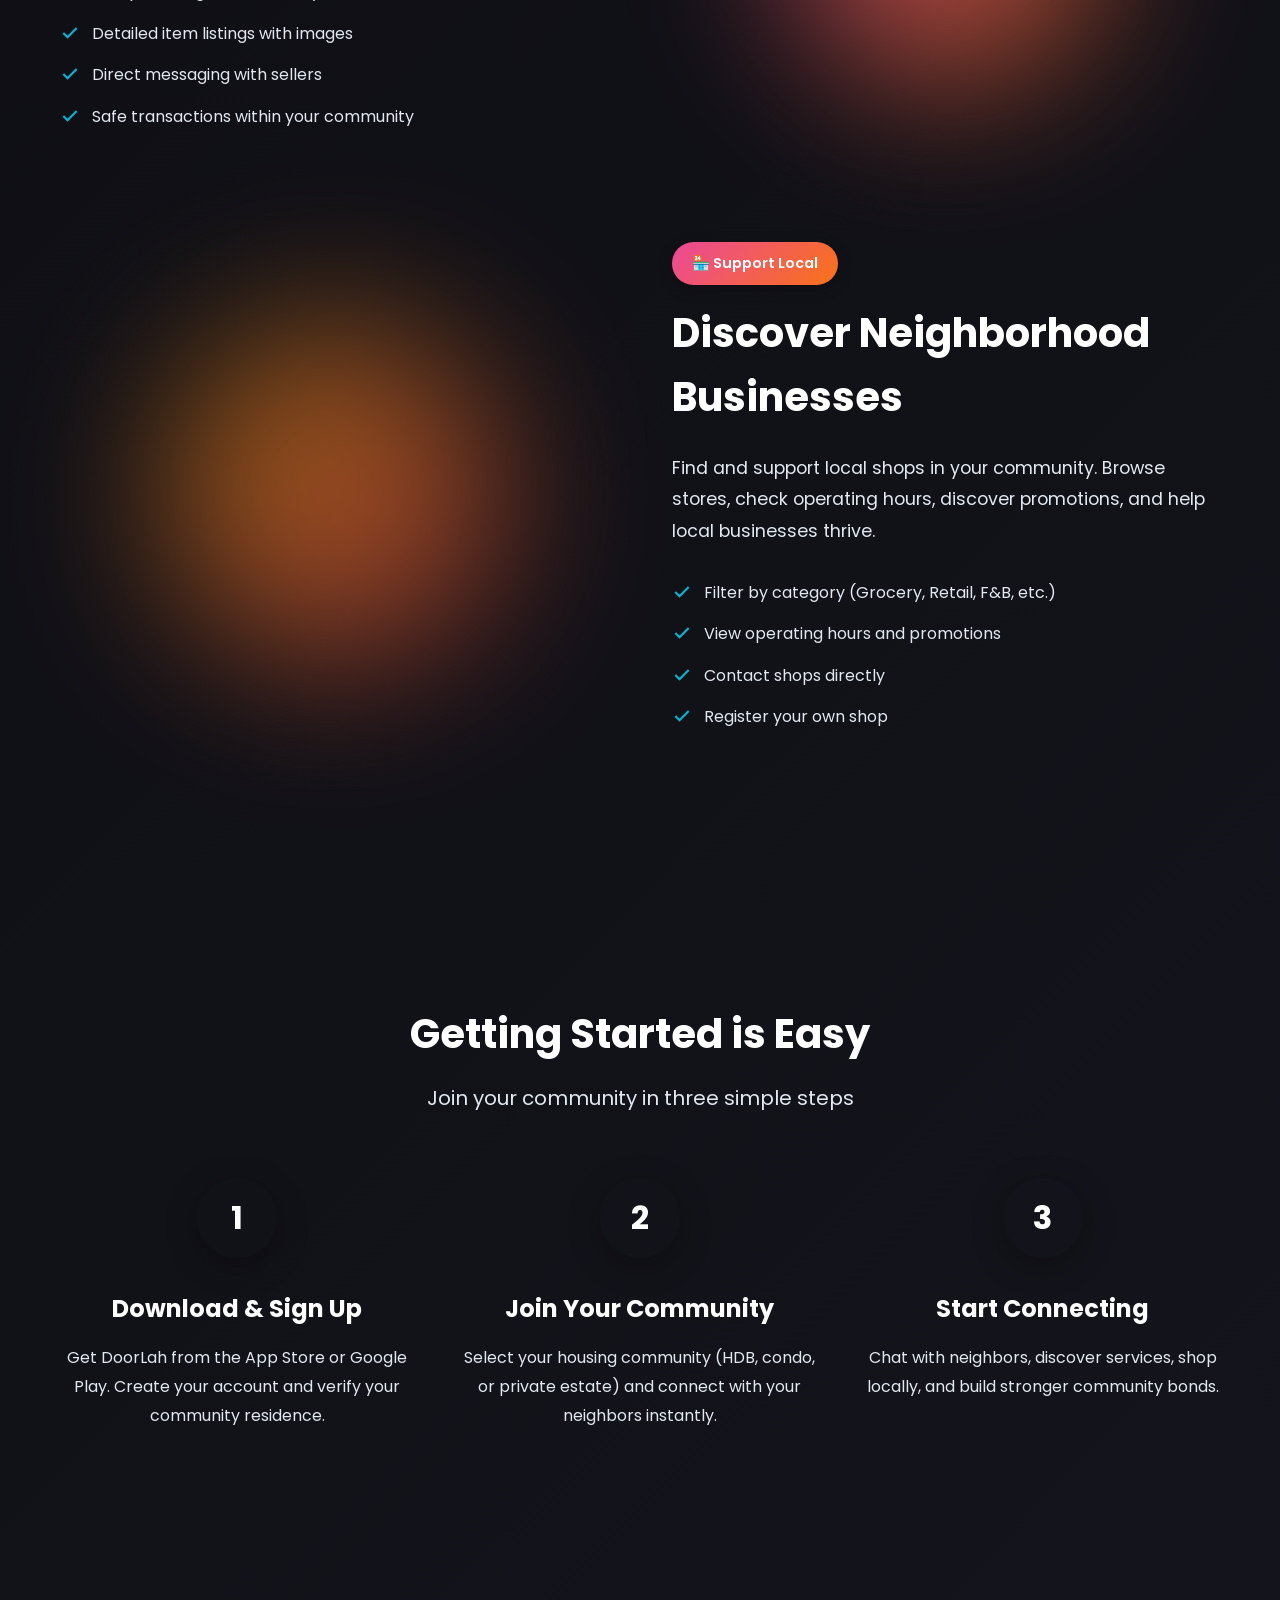
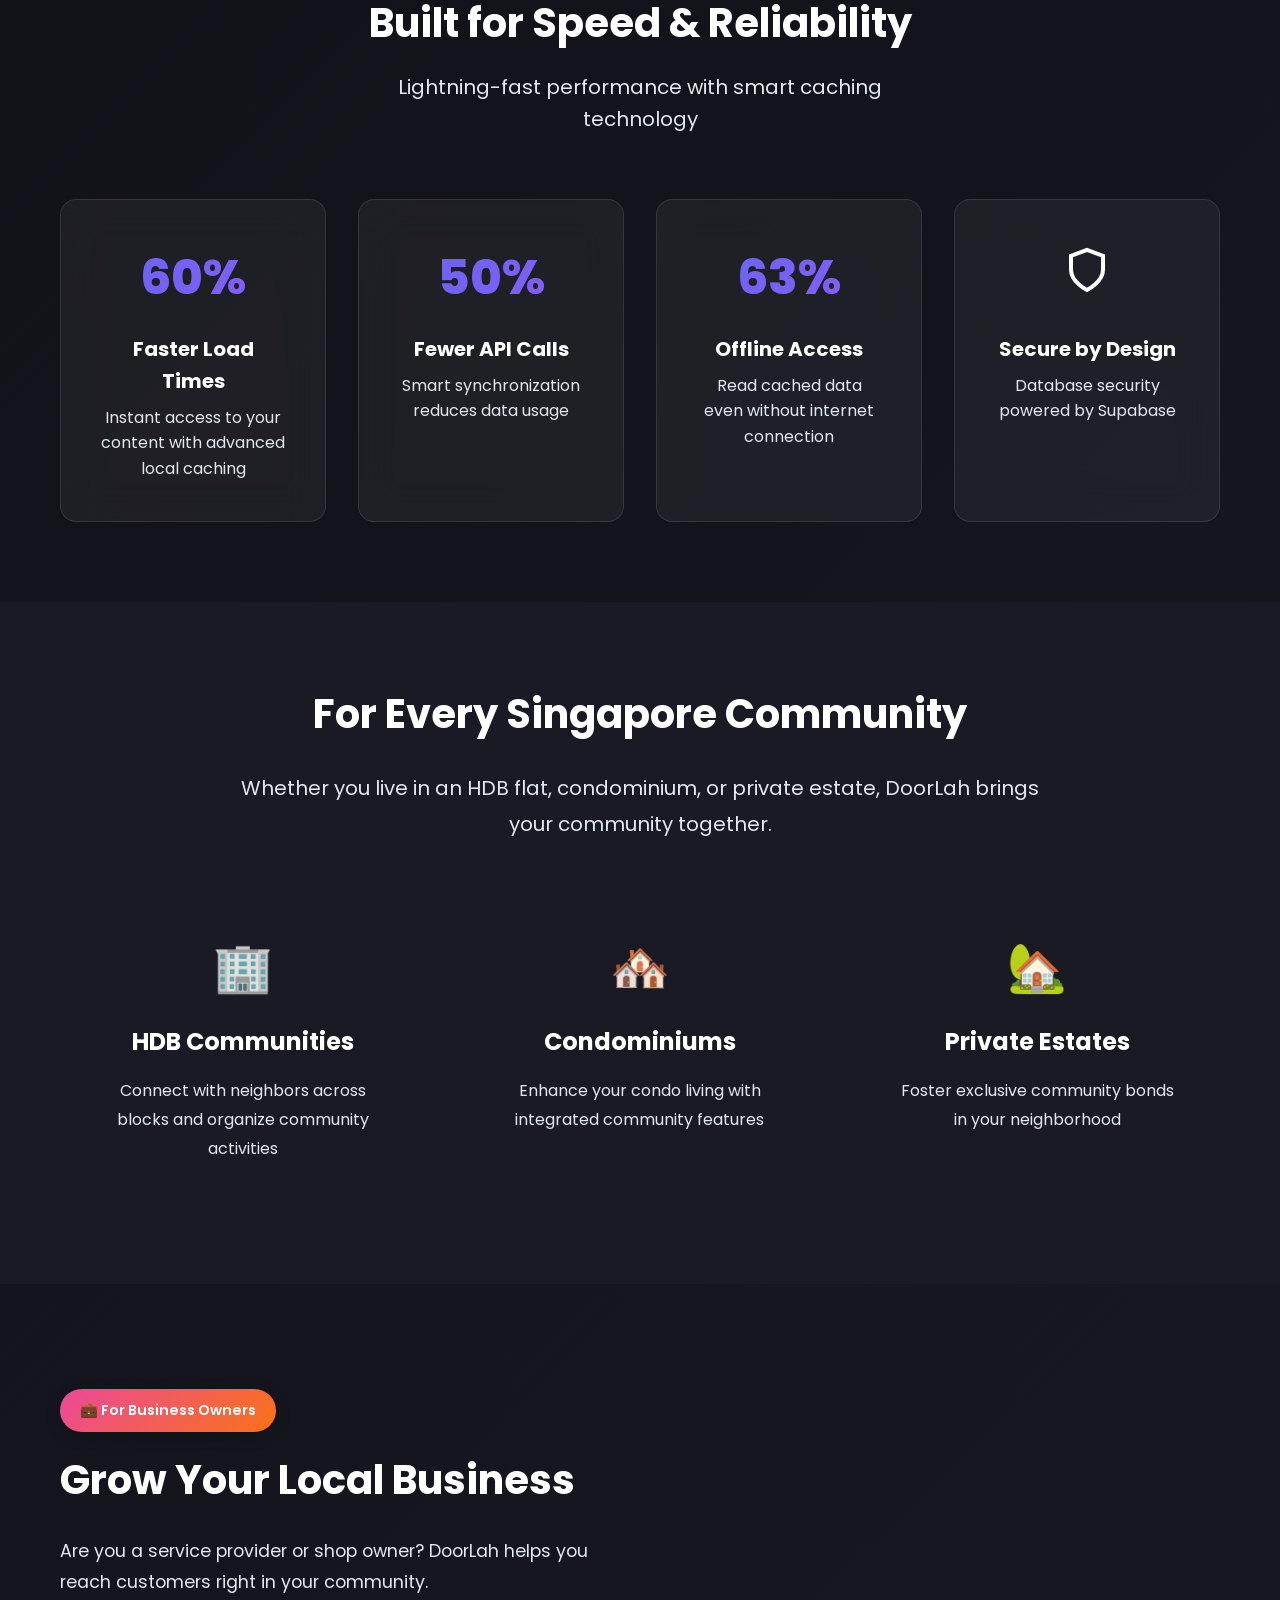
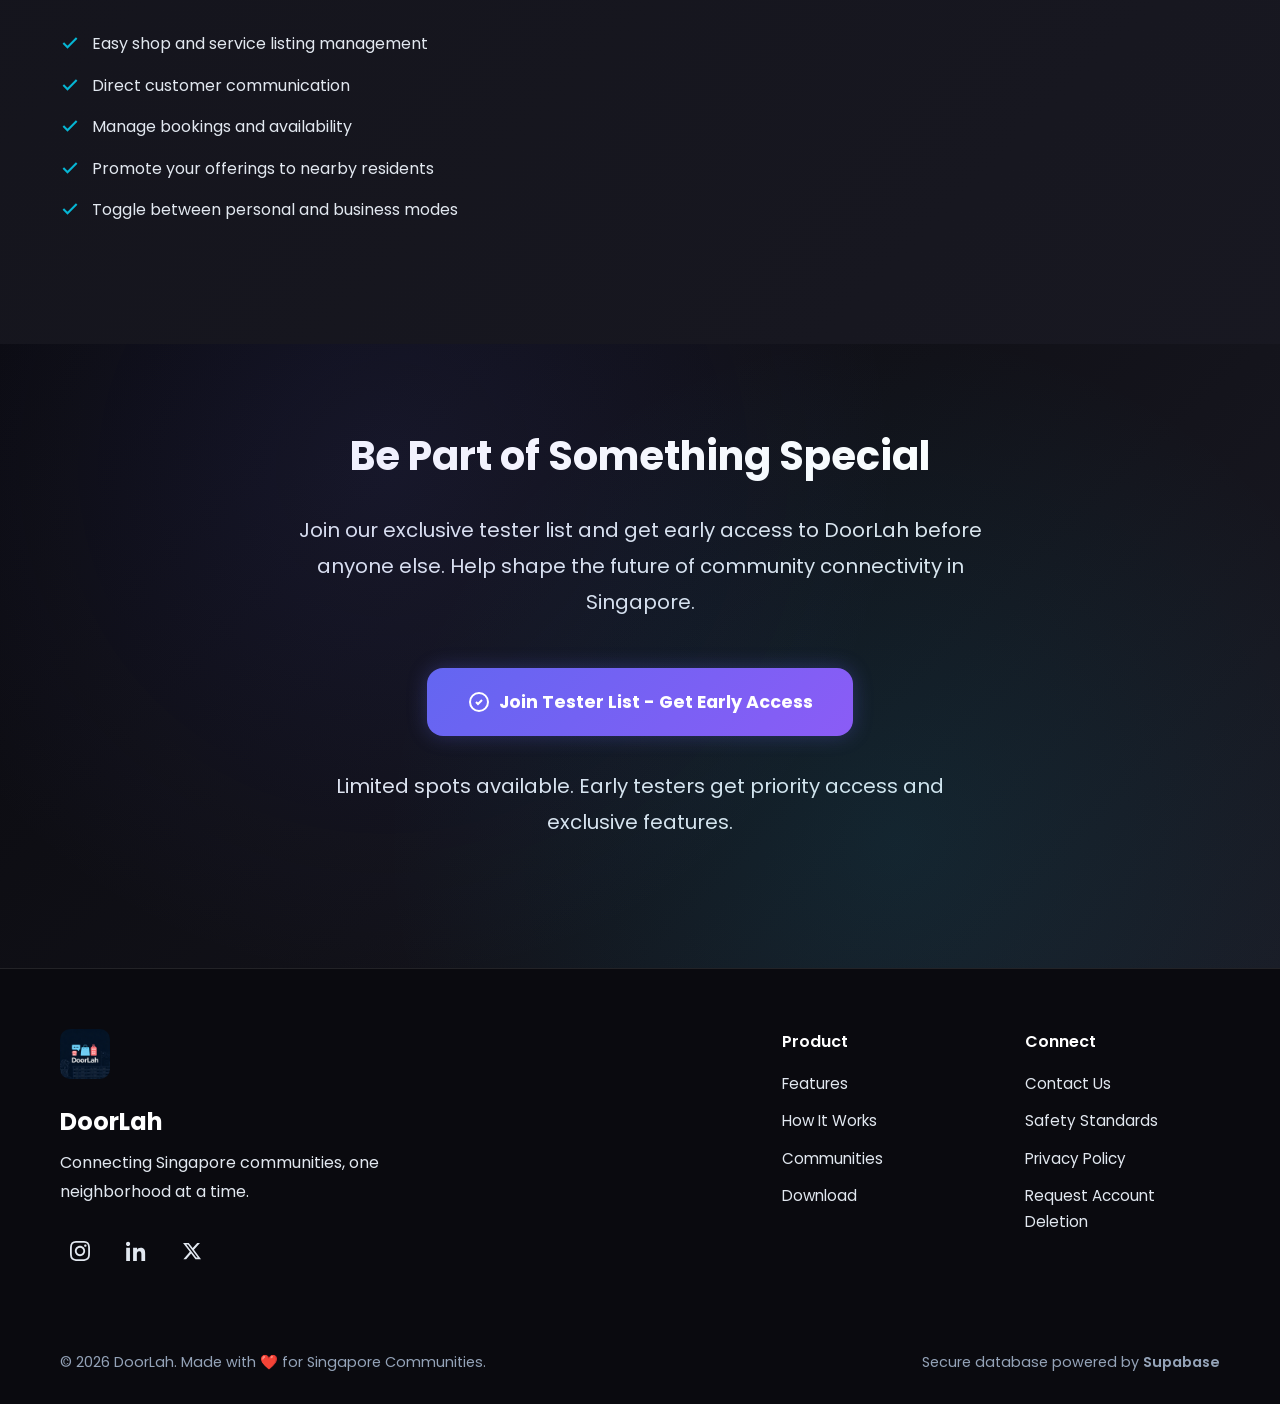
==== commit c229cca3: "feat: Enhance navigation with social links and update hero section call-to-action - Added social med" ====
--- a/index.html
+++ b/index.html
@@ -25,6 +25,23 @@
                 <a href="#community">Community</a>
                 <a href="#download" class="cta-button">Get Started</a>
             </div>
+            <div class="nav-social">
+                <a href="https://www.instagram.com/doorlah" aria-label="Instagram" target="_blank" rel="noopener">
+                    <svg width="20" height="20" viewBox="0 0 24 24" fill="currentColor" aria-hidden="true">
+                        <path d="M12 2.163c3.204 0 3.584.012 4.85.07 3.252.148 4.771 1.691 4.919 4.919.058 1.265.069 1.645.069 4.849 0 3.205-.012 3.584-.069 4.849-.149 3.225-1.664 4.771-4.919 4.919-1.266.058-1.644.07-4.85.07-3.204 0-3.584-.012-4.849-.07-3.26-.149-4.771-1.699-4.919-4.92-.058-1.265-.07-1.644-.07-4.849 0-3.204.013-3.583.07-4.849.149-3.227 1.664-4.771 4.919-4.919 1.266-.057 1.645-.069 4.849-.069zM12 5.838c-3.403 0-6.162 2.759-6.162 6.162S8.597 18.162 12 18.162 18.162 15.403 18.162 12 15.403 5.838 12 5.838z"/>
+                    </svg>
+                </a>
+                <a href="https://www.linkedin.com/company/doorlah" aria-label="LinkedIn" target="_blank" rel="noopener">
+                    <svg width="20" height="20" viewBox="0 0 24 24" fill="currentColor" aria-hidden="true">
+                        <path d="M4.98 3.5C4.98 4.88 3.88 6 2.5 6S0 4.88 0 3.5 1.12 1 2.5 1 4.98 2.12 4.98 3.5zM.24 8.24h4.5V24h-4.5V8.24zM8.98 8.24h4.32v2.16h.06c.6-1.14 2.06-2.34 4.24-2.34 4.54 0 5.38 2.98 5.38 6.86V24h-4.5v-7.62c0-1.82-.04-4.16-2.54-4.16-2.54 0-2.92 1.98-2.92 4.02V24h-4.5V8.24z"/>
+                    </svg>
+                </a>
+                <a href="https://x.com/door_lah" aria-label="X" target="_blank" rel="noopener">
+                    <svg width="20" height="20" viewBox="0 0 24 24" fill="currentColor" aria-hidden="true">
+                        <path d="M18.244 2.25h3.308l-7.227 8.26 8.502 11.24H16.17l-5.214-6.817L4.99 21.75H1.68l7.73-8.835L1.254 2.25H8.08l4.713 6.231zm-1.161 17.52h1.833L7.084 4.126H5.117z"/>
+                    </svg>
+                </a>
+            </div>
             <button class="mobile-menu-toggle" aria-label="Toggle menu">
                 <span></span>
                 <span></span>
@@ -46,11 +63,11 @@
                     facilitating local commerce, and enhancing community engagement.
                 </p>
                 <div class="hero-cta">
-                    <a href="#download" class="btn btn-primary">
+                    <a href="https://forms.gle/DwSXCWDer9uvjH8x7" class="btn btn-primary" target="_blank" rel="noopener">
                         <svg class="icon" width="24" height="24" viewBox="0 0 24 24" fill="none" stroke="currentColor">
-                            <path d="M21 15v4a2 2 0 0 1-2 2H5a2 2 0 0 1-2-2v-4M7 10l5 5 5-5M12 15V3"/>
-                        </svg>
-                        Get the App
+                            <path d="M9 12l2 2 4-4m6 2a9 9 0 11-18 0 9 9 0 0118 0z"/>
+                        </svg>
+                        Join Tester List
                     </a>
                     <a href="#features" class="btn btn-secondary">Learn More</a>
                 </div>
@@ -434,37 +451,17 @@
     <section id="download" class="download-section">
         <div class="container">
             <div class="download-content">
-                <h2>Ready to Connect with Your Community?</h2>
-                <p>Join thousands of Singaporeans already using DoorLah to build stronger, more connected neighborhoods.</p>
+                <h2>Be Part of Something Special</h2>
+                <p>Join our exclusive tester list and get early access to DoorLah before anyone else. Help shape the future of community connectivity in Singapore.</p>
                 <div class="download-badges">
-                    <div class="store-badge-wrapper">
-                        <img src="https://upload.wikimedia.org/wikipedia/commons/3/3c/Download_on_the_App_Store_Badge.svg" alt="Download on App Store" class="store-badge-large">
-                        <div class="coming-soon-overlay">
-                            <span>Coming Soon</span>
-                        </div>
-                    </div>
-                    <div class="store-badge-wrapper">
-                        <img src="https://upload.wikimedia.org/wikipedia/commons/7/78/Google_Play_Store_badge_EN.svg" alt="Get it on Google Play" class="store-badge-large">
-                        <div class="coming-soon-overlay">
-                            <span>Coming Soon</span>
-                        </div>
-                    </div>
-                </div>
-                <p class="notify-text">Want to be notified when we launch? <a href="#newsletter">Sign up for updates</a></p>
-            </div>
-        </div>
-    </section>
-
-    <!-- Newsletter -->
-    <section id="newsletter" class="newsletter-section">
-        <div class="container">
-            <div class="newsletter-content">
-                <h3>Stay Updated</h3>
-                <p>Be the first to know when DoorLah launches in your community</p>
-                <form class="newsletter-form" id="newsletterForm">
-                    <input type="email" placeholder="Enter your email address" required>
-                    <button type="submit" class="btn btn-primary">Notify Me</button>
-                </form>
+                    <a href="https://forms.gle/DwSXCWDer9uvjH8x7" class="btn btn-primary btn-large" target="_blank" rel="noopener">
+                        <svg class="icon" width="24" height="24" viewBox="0 0 24 24" fill="none" stroke="currentColor">
+                            <path d="M9 12l2 2 4-4m6 2a9 9 0 11-18 0 9 9 0 0118 0z"/>
+                        </svg>
+                        Join Tester List - Get Early Access
+                    </a>
+                </div>
+                <p class="notify-text">Limited spots available. Early testers get priority access and exclusive features.</p>
             </div>
         </div>
     </section>
@@ -478,19 +475,19 @@
                     <h3>DoorLah</h3>
                     <p>Connecting Singapore communities, one neighborhood at a time.</p>
                     <div class="social-links">
-                        <a href="#" aria-label="Facebook">
-                            <svg width="20" height="20" viewBox="0 0 24 24" fill="currentColor">
-                                <path d="M24 12.073c0-6.627-5.373-12-12-12s-12 5.373-12 12c0 5.99 4.388 10.954 10.125 11.854v-8.385H7.078v-3.47h3.047V9.43c0-3.007 1.792-4.669 4.533-4.669 1.312 0 2.686.235 2.686.235v2.953H15.83c-1.491 0-1.956.925-1.956 1.874v2.25h3.328l-.532 3.47h-2.796v8.385C19.612 23.027 24 18.062 24 12.073z"/>
-                            </svg>
-                        </a>
-                        <a href="#" aria-label="Instagram">
+                        <a href="https://www.instagram.com/doorlah" aria-label="Instagram" target="_blank" rel="noopener">
                             <svg width="20" height="20" viewBox="0 0 24 24" fill="currentColor">
                                 <path d="M12 2.163c3.204 0 3.584.012 4.85.07 3.252.148 4.771 1.691 4.919 4.919.058 1.265.069 1.645.069 4.849 0 3.205-.012 3.584-.069 4.849-.149 3.225-1.664 4.771-4.919 4.919-1.266.058-1.644.07-4.85.07-3.204 0-3.584-.012-4.849-.07-3.26-.149-4.771-1.699-4.919-4.92-.058-1.265-.07-1.644-.07-4.849 0-3.204.013-3.583.07-4.849.149-3.227 1.664-4.771 4.919-4.919 1.266-.057 1.645-.069 4.849-.069zm0-2.163c-3.259 0-3.667.014-4.947.072-4.358.2-6.78 2.618-6.98 6.98-.059 1.281-.073 1.689-.073 4.948 0 3.259.014 3.668.072 4.948.2 4.358 2.618 6.78 6.98 6.98 1.281.058 1.689.072 4.948.072 3.259 0 3.668-.014 4.948-.072 4.354-.2 6.782-2.618 6.979-6.98.059-1.28.073-1.689.073-4.948 0-3.259-.014-3.667-.072-4.947-.196-4.354-2.617-6.78-6.979-6.98-1.281-.059-1.69-.073-4.949-.073zm0 5.838c-3.403 0-6.162 2.759-6.162 6.162s2.759 6.163 6.162 6.163 6.162-2.759 6.162-6.163c0-3.403-2.759-6.162-6.162-6.162zm0 10.162c-2.209 0-4-1.79-4-4 0-2.209 1.791-4 4-4s4 1.791 4 4c0 2.21-1.791 4-4 4zm6.406-11.845c-.796 0-1.441.645-1.441 1.44s.645 1.44 1.441 1.44c.795 0 1.439-.645 1.439-1.44s-.644-1.44-1.439-1.44z"/>
                             </svg>
                         </a>
-                        <a href="#" aria-label="Twitter">
+                        <a href="https://www.linkedin.com/company/doorlah" aria-label="LinkedIn" target="_blank" rel="noopener">
                             <svg width="20" height="20" viewBox="0 0 24 24" fill="currentColor">
-                                <path d="M23.953 4.57a10 10 0 01-2.825.775 4.958 4.958 0 002.163-2.723c-.951.555-2.005.959-3.127 1.184a4.92 4.92 0 00-8.384 4.482C7.69 8.095 4.067 6.13 1.64 3.162a4.822 4.822 0 00-.666 2.475c0 1.71.87 3.213 2.188 4.096a4.904 4.904 0 01-2.228-.616v.06a4.923 4.923 0 003.946 4.827 4.996 4.996 0 01-2.212.085 4.936 4.936 0 004.604 3.417 9.867 9.867 0 01-6.102 2.105c-.39 0-.779-.023-1.17-.067a13.995 13.995 0 007.557 2.209c9.053 0 13.998-7.496 13.998-13.985 0-.21 0-.42-.015-.63A9.935 9.935 0 0024 4.59z"/>
+                                <path d="M4.98 3.5C4.98 4.88 3.88 6 2.5 6S0 4.88 0 3.5 1.12 1 2.5 1 4.98 2.12 4.98 3.5zM.24 8.24h4.5V24h-4.5V8.24zM8.98 8.24h4.32v2.16h.06c.6-1.14 2.06-2.34 4.24-2.34 4.54 0 5.38 2.98 5.38 6.86V24h-4.5v-7.62c0-1.82-.04-4.16-2.54-4.16-2.54 0-2.92 1.98-2.92 4.02V24h-4.5V8.24z"/>
+                            </svg>
+                        </a>
+                        <a href="https://x.com/door_lah" aria-label="X" target="_blank" rel="noopener">
+                            <svg width="20" height="20" viewBox="0 0 24 24" fill="currentColor">
+                                <path d="M18.244 2.25h3.308l-7.227 8.26 8.502 11.24H16.17l-5.214-6.817L4.99 21.75H1.68l7.73-8.835L1.254 2.25H8.08l4.713 6.231zm-1.161 17.52h1.833L7.084 4.126H5.117z"/>
                             </svg>
                         </a>
                     </div>
@@ -508,7 +505,6 @@
                     <div class="footer-column">
                         <h4>Connect</h4>
                         <ul>
-                            <li><a href="#newsletter">Newsletter</a></li>
                             <li><a href="mailto:doorlah.singapore@gmail.com">Contact Us</a></li>
                             <li><a href="child-safety.html">Safety Standards</a></li>
                             <li><a href="privacy.html">Privacy Policy</a></li>
--- a/styles.css
+++ b/styles.css
@@ -1,22 +1,32 @@
-/* Root Variables - Dark Navy Blue Theme */
+/* Root Variables - Modern Dark Theme with Glassmorphism */
 :root {
-    --primary-navy: #0A1628;
-    --secondary-navy: #152238;
-    --accent-orange: #FF6B35;
-    --accent-light: #FF8C5A;
-    --text-primary: #FFFFFF;
-    --text-secondary: #B8C5D6;
-    --text-muted: #7A8BA0;
-    --bg-dark: #050B14;
-    --bg-card: #1A2942;
-    --border-color: #2A3F5F;
-    --gradient-1: linear-gradient(135deg, #0A1628 0%, #152238 100%);
-    --gradient-2: linear-gradient(135deg, #FF6B35 0%, #FF8C5A 100%);
-    --gradient-3: linear-gradient(135deg, #152238 0%, #1A2942 100%);
-    --shadow-sm: 0 2px 8px rgba(0, 0, 0, 0.3);
-    --shadow-md: 0 4px 16px rgba(0, 0, 0, 0.4);
-    --shadow-lg: 0 8px 32px rgba(0, 0, 0, 0.5);
+    --primary-bg: #0a0a0f;
+    --secondary-bg: #111118;
+    --accent-bg: #1a1a24;
+    --glass-bg: rgba(255, 255, 255, 0.05);
+    --glass-border: rgba(255, 255, 255, 0.1);
+    --primary-purple: #6366f1;
+    --secondary-purple: #8b5cf6;
+    --accent-cyan: #06b6d4;
+    --accent-pink: #ec4899;
+    --text-primary: #ffffff;
+    --text-secondary: #e2e8f0;
+    --text-muted: #94a3b8;
+    --gradient-primary: linear-gradient(135deg, #6366f1 0%, #8b5cf6 100%);
+    --gradient-secondary: linear-gradient(135deg, #06b6d4 0%, #3b82f6 100%);
+    --gradient-accent: linear-gradient(135deg, #ec4899 0%, #f97316 100%);
+    --gradient-bg: linear-gradient(135deg, #0a0a0f 0%, #111118 50%, #1a1a24 100%);
+    --shadow-sm: 0 4px 16px rgba(0, 0, 0, 0.2);
+    --shadow-md: 0 8px 32px rgba(0, 0, 0, 0.3);
+    --shadow-lg: 0 16px 64px rgba(0, 0, 0, 0.4);
+    --shadow-glow: 0 0 20px rgba(99, 102, 241, 0.3);
+    --border-radius-sm: 8px;
+    --border-radius-md: 12px;
+    --border-radius-lg: 16px;
+    --border-radius-xl: 24px;
     --transition: all 0.3s cubic-bezier(0.4, 0, 0.2, 1);
+    --transition-fast: all 0.15s cubic-bezier(0.4, 0, 0.2, 1);
+    --transition-slow: all 0.5s cubic-bezier(0.4, 0, 0.2, 1);
 }
 
 /* Global Styles */
@@ -32,10 +42,11 @@
 
 body {
     font-family: 'Poppins', -apple-system, BlinkMacSystemFont, 'Segoe UI', sans-serif;
-    background: var(--bg-dark);
+    background: var(--gradient-bg);
     color: var(--text-primary);
     line-height: 1.6;
     overflow-x: hidden;
+    min-height: 100vh;
 }
 
 .container {
@@ -50,9 +61,10 @@
     top: 0;
     left: 0;
     right: 0;
-    background: rgba(10, 22, 40, 0.95);
-    backdrop-filter: blur(10px);
-    border-bottom: 1px solid var(--border-color);
+    background: var(--glass-bg);
+    backdrop-filter: blur(20px);
+    -webkit-backdrop-filter: blur(20px);
+    border-bottom: 1px solid var(--glass-border);
     z-index: 1000;
     transition: var(--transition);
 }
@@ -92,12 +104,16 @@
     color: var(--text-secondary);
     text-decoration: none;
     font-weight: 500;
-    transition: var(--transition);
+    transition: var(--transition-fast);
     position: relative;
+    padding: 8px 16px;
+    border-radius: var(--border-radius-md);
 }
 
 .nav-links a:hover {
-    color: var(--accent-orange);
+    color: var(--primary-purple);
+    background: var(--glass-bg);
+    transform: translateY(-1px);
 }
 
 .nav-links a::after {
@@ -107,12 +123,33 @@
     left: 0;
     width: 0;
     height: 2px;
-    background: var(--accent-orange);
+    background: var(--gradient-primary);
     transition: var(--transition);
 }
 
 .nav-links a:hover::after {
     width: 100%;
+}
+
+.nav-social {
+    display: flex;
+    gap: 1rem;
+    align-items: center;
+}
+
+.nav-social a {
+    width: 30px;
+    height: 30px;
+    display: flex;
+    align-items: center;
+    justify-content: center;
+    color: var(--text-secondary);
+    transition: var(--transition);
+}
+
+.nav-social a:hover {
+    color: var(--accent-cyan);
+    transform: scale(1.1);
 }
 
 .mobile-menu-toggle {
@@ -135,8 +172,8 @@
 
 /* Hero Section */
 .hero {
-    padding: 120px 0 80px;
-    background: var(--gradient-1);
+    padding: 140px 0 100px;
+    background: var(--gradient-bg);
     position: relative;
     overflow: hidden;
 }
@@ -144,12 +181,25 @@
 .hero::before {
     content: '';
     position: absolute;
-    top: -50%;
-    right: -20%;
-    width: 800px;
-    height: 800px;
-    background: radial-gradient(circle, rgba(255, 107, 53, 0.1) 0%, transparent 70%);
+    top: -30%;
+    right: -10%;
+    width: 600px;
+    height: 600px;
+    background: radial-gradient(circle, rgba(99, 102, 241, 0.15) 0%, transparent 70%);
     border-radius: 50%;
+    animation: float 6s ease-in-out infinite;
+}
+
+.hero::after {
+    content: '';
+    position: absolute;
+    bottom: -20%;
+    left: -10%;
+    width: 400px;
+    height: 400px;
+    background: radial-gradient(circle, rgba(6, 182, 212, 0.1) 0%, transparent 70%);
+    border-radius: 50%;
+    animation: float 8s ease-in-out infinite reverse;
 }
 
 .hero .container {
@@ -159,20 +209,29 @@
     align-items: center;
 }
 
+@keyframes float {
+    0%, 100% { transform: translateY(0px) rotate(0deg); }
+    50% { transform: translateY(-20px) rotate(5deg); }
+}
+
 .hero-title {
-    font-size: 3.5rem;
+    font-size: 4rem;
     font-weight: 800;
-    line-height: 1.2;
+    line-height: 1.1;
     margin-bottom: 1.5rem;
-}
-
-.hero-title .highlight {
-    background: var(--gradient-2);
+    background: linear-gradient(135deg, var(--text-primary) 0%, var(--text-secondary) 100%);
     -webkit-background-clip: text;
     -webkit-text-fill-color: transparent;
     background-clip: text;
 }
 
+.hero-title .highlight {
+    background: var(--gradient-primary);
+    -webkit-background-clip: text;
+    -webkit-text-fill-color: transparent;
+    background-clip: text;
+}
+
 .hero-subtitle {
     font-size: 1.25rem;
     color: var(--text-secondary);
@@ -187,8 +246,8 @@
 }
 
 .btn {
-    padding: 14px 32px;
-    border-radius: 12px;
+    padding: 16px 32px;
+    border-radius: var(--border-radius-lg);
     font-weight: 600;
     font-size: 1rem;
     text-decoration: none;
@@ -198,28 +257,53 @@
     gap: 8px;
     cursor: pointer;
     border: none;
+    position: relative;
+    overflow: hidden;
+}
+
+.btn::before {
+    content: '';
+    position: absolute;
+    top: 0;
+    left: -100%;
+    width: 100%;
+    height: 100%;
+    background: linear-gradient(90deg, transparent, rgba(255, 255, 255, 0.2), transparent);
+    transition: var(--transition);
+}
+
+.btn:hover::before {
+    left: 100%;
 }
 
 .btn-primary {
-    background: var(--gradient-2);
+    background: var(--gradient-primary);
     color: var(--text-primary);
-    box-shadow: 0 4px 16px rgba(255, 107, 53, 0.3);
+    box-shadow: var(--shadow-glow);
 }
 
 .btn-primary:hover {
+    transform: translateY(-3px);
+    box-shadow: 0 8px 32px rgba(99, 102, 241, 0.4);
+}
+
+.btn-secondary {
+    background: var(--glass-bg);
+    color: var(--text-primary);
+    border: 1px solid var(--glass-border);
+    backdrop-filter: blur(10px);
+}
+
+.btn-secondary:hover {
+    border-color: var(--primary-purple);
+    color: var(--primary-purple);
     transform: translateY(-2px);
-    box-shadow: 0 6px 24px rgba(255, 107, 53, 0.4);
-}
-
-.btn-secondary {
-    background: transparent;
-    color: var(--text-primary);
-    border: 2px solid var(--border-color);
-}
-
-.btn-secondary:hover {
-    border-color: var(--accent-orange);
-    color: var(--accent-orange);
+}
+
+.btn-large {
+    padding: 20px 40px;
+    font-size: 1.1rem;
+    font-weight: 700;
 }
 
 .coming-soon-badges {
@@ -242,13 +326,14 @@
     bottom: -8px;
     left: 50%;
     transform: translateX(-50%);
-    background: var(--accent-orange);
+    background: var(--gradient-accent);
     color: var(--text-primary);
-    padding: 4px 12px;
-    border-radius: 12px;
-    font-size: 0.75rem;
+    padding: 6px 16px;
+    border-radius: var(--border-radius-xl);
+    font-size: 0.8rem;
     font-weight: 600;
     white-space: nowrap;
+    box-shadow: var(--shadow-sm);
 }
 
 .hero-image {
@@ -259,17 +344,25 @@
 }
 
 .phone-mockup {
-    width: 300px;
-    height: 600px;
-    background: var(--gradient-3);
+    width: 320px;
+    height: 640px;
+    background: var(--glass-bg);
+    backdrop-filter: blur(20px);
+    -webkit-backdrop-filter: blur(20px);
     border-radius: 40px;
     padding: 20px;
     box-shadow: var(--shadow-lg);
     display: flex;
     align-items: center;
     justify-content: center;
-    border: 8px solid var(--secondary-navy);
+    border: 1px solid var(--glass-border);
     position: relative;
+    animation: phoneGlow 4s ease-in-out infinite alternate;
+}
+
+@keyframes phoneGlow {
+    0% { box-shadow: var(--shadow-lg); }
+    100% { box-shadow: 0 16px 64px rgba(99, 102, 241, 0.2); }
 }
 
 .phone-mockup::before {
@@ -315,7 +408,7 @@
 
 /* Features Overview */
 .features-overview {
-    background: var(--primary-navy);
+    background: var(--secondary-bg);
 }
 
 .features-grid {
@@ -324,29 +417,73 @@
     gap: 2rem;
 }
 
+/* Force 4 columns on wide screens */
+@media (min-width: 1200px) {
+    .features-grid {
+        grid-template-columns: repeat(4, 1fr);
+    }
+}
+
 .feature-card {
-    background: var(--bg-card);
-    padding: 2rem;
-    border-radius: 16px;
-    border: 1px solid var(--border-color);
-    transition: var(--transition);
+    background: var(--glass-bg);
+    backdrop-filter: blur(20px);
+    -webkit-backdrop-filter: blur(20px);
+    padding: 2.5rem;
+    border-radius: var(--border-radius-lg);
+    border: 1px solid var(--glass-border);
+    transition: var(--transition);
+    position: relative;
+    overflow: hidden;
+}
+
+.feature-card::before {
+    content: '';
+    position: absolute;
+    top: 0;
+    left: -100%;
+    width: 100%;
+    height: 100%;
+    background: linear-gradient(90deg, transparent, rgba(99, 102, 241, 0.1), transparent);
+    transition: var(--transition-slow);
+}
+
+.feature-card:hover::before {
+    left: 100%;
 }
 
 .feature-card:hover {
     transform: translateY(-8px);
     box-shadow: var(--shadow-lg);
-    border-color: var(--accent-orange);
+    border-color: rgba(99, 102, 241, 0.3);
 }
 
 .feature-icon {
-    width: 64px;
-    height: 64px;
-    background: var(--gradient-2);
-    border-radius: 16px;
+    width: 72px;
+    height: 72px;
+    background: var(--gradient-primary);
+    border-radius: var(--border-radius-lg);
     display: flex;
     align-items: center;
     justify-content: center;
     margin-bottom: 1.5rem;
+    position: relative;
+    overflow: hidden;
+}
+
+.feature-icon::before {
+    content: '';
+    position: absolute;
+    top: -50%;
+    left: -50%;
+    width: 200%;
+    height: 200%;
+    background: conic-gradient(from 0deg, transparent, rgba(255, 255, 255, 0.1), transparent);
+    animation: rotate 4s linear infinite;
+}
+
+@keyframes rotate {
+    0% { transform: rotate(0deg); }
+    100% { transform: rotate(360deg); }
 }
 
 .feature-icon svg {
@@ -387,13 +524,14 @@
 
 .feature-badge {
     display: inline-block;
-    background: var(--bg-card);
-    padding: 8px 16px;
-    border-radius: 24px;
+    background: var(--gradient-accent);
+    padding: 10px 20px;
+    border-radius: var(--border-radius-xl);
     font-size: 0.9rem;
     font-weight: 600;
     margin-bottom: 1rem;
-    border: 1px solid var(--border-color);
+    color: var(--text-primary);
+    box-shadow: var(--shadow-sm);
 }
 
 .feature-detail h2 {
@@ -423,7 +561,7 @@
 
 .check-icon {
     stroke-width: 2.5;
-    color: var(--accent-orange);
+    color: var(--accent-cyan);
     flex-shrink: 0;
     margin-top: 2px;
 }
@@ -443,37 +581,45 @@
 .blob-1 {
     width: 300px;
     height: 300px;
-    background: var(--gradient-2);
+    background: var(--gradient-primary);
     top: 50%;
     left: 50%;
     transform: translate(-50%, -50%);
+    opacity: 0.7;
+    filter: blur(80px);
 }
 
 .blob-2 {
     width: 350px;
     height: 350px;
-    background: linear-gradient(135deg, #4A90E2 0%, #50C878 100%);
+    background: var(--gradient-secondary);
     top: 50%;
     left: 50%;
     transform: translate(-50%, -50%);
+    opacity: 0.6;
+    filter: blur(80px);
 }
 
 .blob-3 {
     width: 320px;
     height: 320px;
-    background: linear-gradient(135deg, #9B59B6 0%, #E91E63 100%);
+    background: var(--gradient-accent);
     top: 50%;
     left: 50%;
     transform: translate(-50%, -50%);
+    opacity: 0.7;
+    filter: blur(80px);
 }
 
 .blob-4 {
     width: 340px;
     height: 340px;
-    background: linear-gradient(135deg, #F39C12 0%, #E74C3C 100%);
+    background: linear-gradient(135deg, #f59e0b 0%, #ef4444 100%);
     top: 50%;
     left: 50%;
     transform: translate(-50%, -50%);
+    opacity: 0.6;
+    filter: blur(80px);
 }
 
 .blob-5 {
@@ -537,23 +683,44 @@
 }
 
 .performance-card {
-    background: var(--bg-card);
+    background: var(--glass-bg);
+    backdrop-filter: blur(20px);
+    -webkit-backdrop-filter: blur(20px);
     padding: 2.5rem;
-    border-radius: 16px;
-    border: 1px solid var(--border-color);
+    border-radius: var(--border-radius-lg);
+    border: 1px solid var(--glass-border);
     text-align: center;
     transition: var(--transition);
+    position: relative;
+    overflow: hidden;
+}
+
+.performance-card::before {
+    content: '';
+    position: absolute;
+    top: 0;
+    left: 0;
+    right: 0;
+    height: 4px;
+    background: var(--gradient-primary);
+    opacity: 0;
+    transition: var(--transition);
+}
+
+.performance-card:hover::before {
+    opacity: 1;
 }
 
 .performance-card:hover {
     transform: translateY(-8px);
     box-shadow: var(--shadow-lg);
+    border-color: rgba(99, 102, 241, 0.3);
 }
 
 .performance-stat {
     font-size: 3rem;
     font-weight: 800;
-    background: var(--gradient-2);
+    background: var(--gradient-primary);
     -webkit-background-clip: text;
     -webkit-text-fill-color: transparent;
     background-clip: text;
@@ -576,7 +743,7 @@
 
 /* Community Section */
 .community-section {
-    background: var(--primary-navy);
+    background: var(--accent-bg);
 }
 
 .community-content {
@@ -665,8 +832,21 @@
 
 /* Download Section */
 .download-section {
-    background: var(--gradient-1);
+    background: var(--gradient-bg);
     text-align: center;
+    position: relative;
+    overflow: hidden;
+}
+
+.download-section::before {
+    content: '';
+    position: absolute;
+    top: 0;
+    left: 0;
+    right: 0;
+    bottom: 0;
+    background: radial-gradient(circle at 30% 20%, rgba(99, 102, 241, 0.1) 0%, transparent 50%),
+                radial-gradient(circle at 70% 80%, rgba(6, 182, 212, 0.1) 0%, transparent 50%);
 }
 
 .download-content h2 {
@@ -711,14 +891,14 @@
     bottom: -12px;
     left: 50%;
     transform: translateX(-50%);
-    background: var(--accent-orange);
+    background: var(--gradient-accent);
     color: var(--text-primary);
-    padding: 6px 16px;
-    border-radius: 16px;
-    font-size: 0.85rem;
+    padding: 8px 20px;
+    border-radius: var(--border-radius-xl);
+    font-size: 0.9rem;
     font-weight: 600;
-    box-shadow: var(--shadow-md);
-    white-space: nowrap;
+    box-shadow: var(--shadow-sm);
+    backdrop-filter: blur(10px);
 }
 
 .notify-text {
@@ -767,18 +947,22 @@
 
 .newsletter-form input {
     flex: 1;
-    padding: 14px 20px;
-    border-radius: 12px;
-    border: 1px solid var(--border-color);
-    background: var(--bg-card);
+    padding: 16px 24px;
+    border-radius: var(--border-radius-lg);
+    border: 1px solid var(--glass-border);
+    background: var(--glass-bg);
+    backdrop-filter: blur(10px);
+    -webkit-backdrop-filter: blur(10px);
     color: var(--text-primary);
     font-size: 1rem;
     font-family: 'Poppins', sans-serif;
+    transition: var(--transition);
 }
 
 .newsletter-form input:focus {
     outline: none;
-    border-color: var(--accent-orange);
+    border-color: var(--primary-purple);
+    box-shadow: 0 0 0 3px rgba(99, 102, 241, 0.1);
 }
 
 .newsletter-form input::placeholder {
@@ -787,9 +971,9 @@
 
 /* Footer */
 .footer {
-    background: var(--bg-dark);
+    background: var(--primary-bg);
     padding: 60px 0 30px;
-    border-top: 1px solid var(--border-color);
+    border-top: 1px solid var(--glass-border);
 }
 
 .footer-content {
@@ -920,16 +1104,16 @@
     position: fixed;
     bottom: 30px;
     right: 30px;
-    width: 50px;
-    height: 50px;
-    background: var(--gradient-2);
+    width: 56px;
+    height: 56px;
+    background: var(--gradient-primary);
     border: none;
     border-radius: 50%;
     cursor: pointer;
     display: flex;
     align-items: center;
     justify-content: center;
-    box-shadow: var(--shadow-lg);
+    box-shadow: var(--shadow-glow);
     opacity: 0;
     visibility: hidden;
     transition: var(--transition);
@@ -942,8 +1126,8 @@
 }
 
 .scroll-to-top:hover {
-    transform: translateY(-4px);
-    box-shadow: 0 8px 32px rgba(255, 107, 53, 0.4);
+    transform: translateY(-4px) scale(1.05);
+    box-shadow: 0 8px 32px rgba(99, 102, 241, 0.5);
 }
 
 .scroll-to-top svg {
@@ -957,16 +1141,20 @@
         top: 70px;
         left: 0;
         right: 0;
-        background: var(--primary-navy);
-        flex-direction: column;
-        padding: 2rem;
-        border-bottom: 1px solid var(--border-color);
+        background: var(--glass-bg);
+        backdrop-filter: blur(20px);
+        -webkit-backdrop-filter: blur(20px);
+        border: 1px solid var(--glass-border);
         transform: translateX(-100%);
         transition: var(--transition);
     }
 
     .nav-links.active {
         transform: translateX(0);
+    }
+
+    .nav-social {
+        display: none;
     }
 
     .mobile-menu-toggle {
@@ -1160,4 +1348,80 @@
 .mail-button:hover {
     transform: translateY(-2px);
     box-shadow: 0 8px 24px rgba(255, 107, 53, 0.25);
-}+}
+
+/* Modern Animations */
+@keyframes fadeInUp {
+    from {
+        opacity: 0;
+        transform: translateY(30px);
+    }
+    to {
+        opacity: 1;
+        transform: translateY(0);
+    }
+}
+
+@keyframes fadeInLeft {
+    from {
+        opacity: 0;
+        transform: translateX(-30px);
+    }
+    to {
+        opacity: 1;
+        transform: translateX(0);
+    }
+}
+
+@keyframes fadeInRight {
+    from {
+        opacity: 0;
+        transform: translateX(30px);
+    }
+    to {
+        opacity: 1;
+        transform: translateX(0);
+    }
+}
+
+@keyframes scaleIn {
+    from {
+        opacity: 0;
+        transform: scale(0.9);
+    }
+    to {
+        opacity: 1;
+        transform: scale(1);
+    }
+}
+
+.animate-fade-in-up {
+    animation: fadeInUp 0.6s ease-out;
+}
+
+.animate-fade-in-left {
+    animation: fadeInLeft 0.6s ease-out;
+}
+
+.animate-fade-in-right {
+    animation: fadeInRight 0.6s ease-out;
+}
+
+.animate-scale-in {
+    animation: scaleIn 0.5s ease-out;
+}
+
+/* Stagger animations for multiple elements */
+.feature-card:nth-child(1) { animation-delay: 0.1s; }
+.feature-card:nth-child(2) { animation-delay: 0.2s; }
+.feature-card:nth-child(3) { animation-delay: 0.3s; }
+.feature-card:nth-child(4) { animation-delay: 0.4s; }
+
+.step-card:nth-child(1) { animation-delay: 0.1s; }
+.step-card:nth-child(2) { animation-delay: 0.2s; }
+.step-card:nth-child(3) { animation-delay: 0.3s; }
+
+.performance-card:nth-child(1) { animation-delay: 0.1s; }
+.performance-card:nth-child(2) { animation-delay: 0.2s; }
+.performance-card:nth-child(3) { animation-delay: 0.3s; }
+.performance-card:nth-child(4) { animation-delay: 0.4s; }
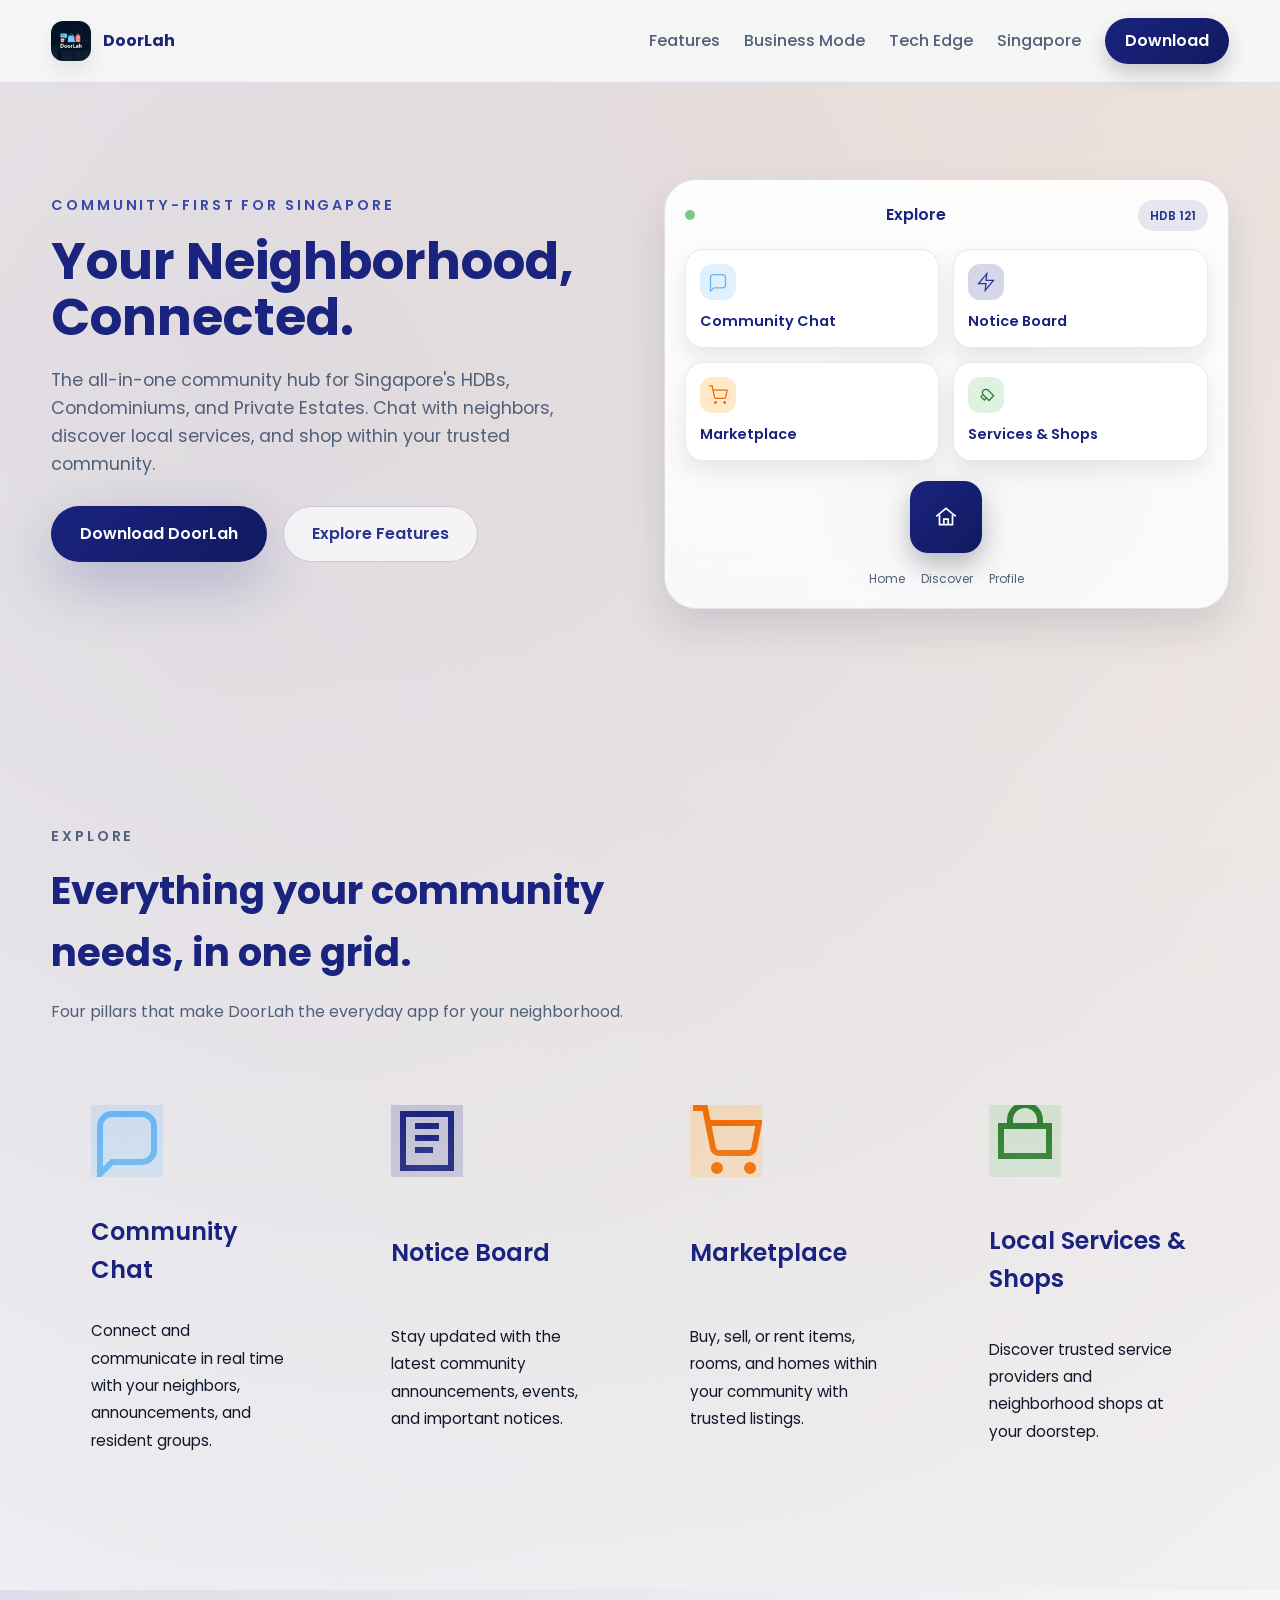
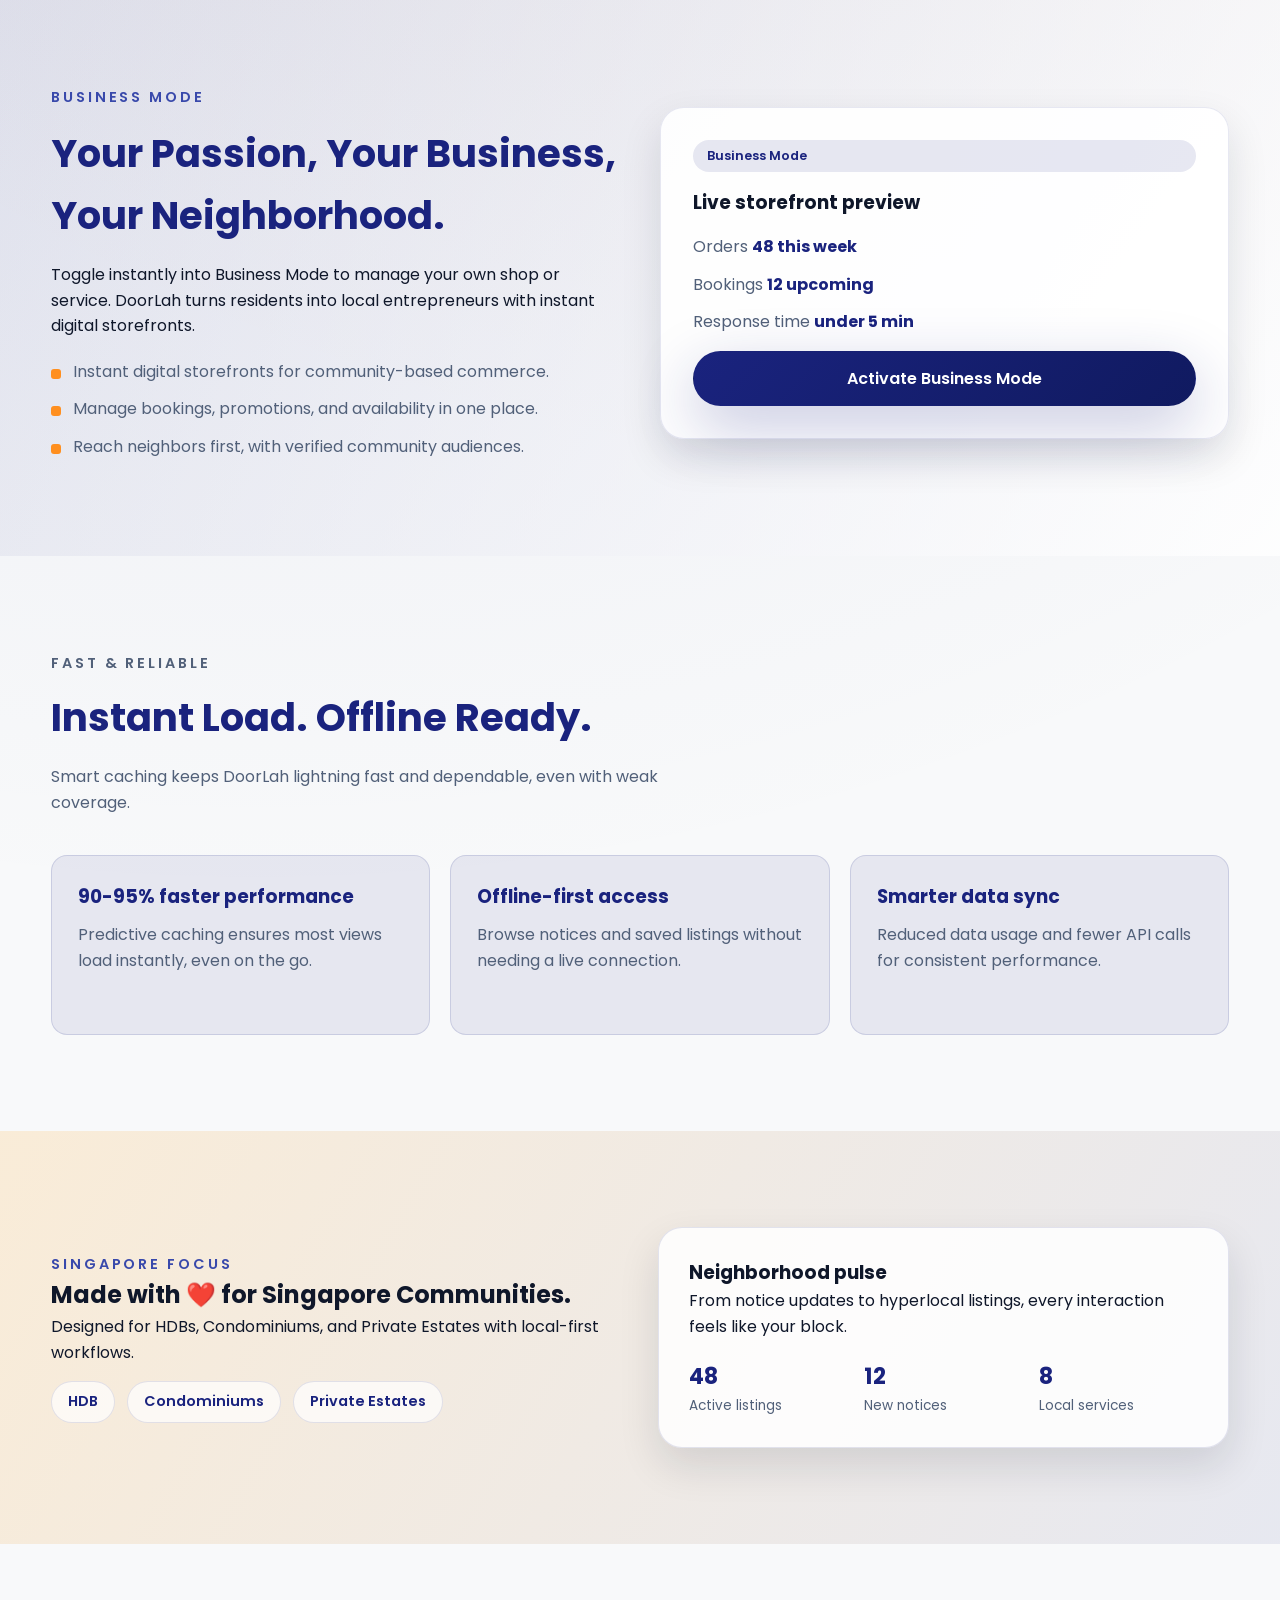
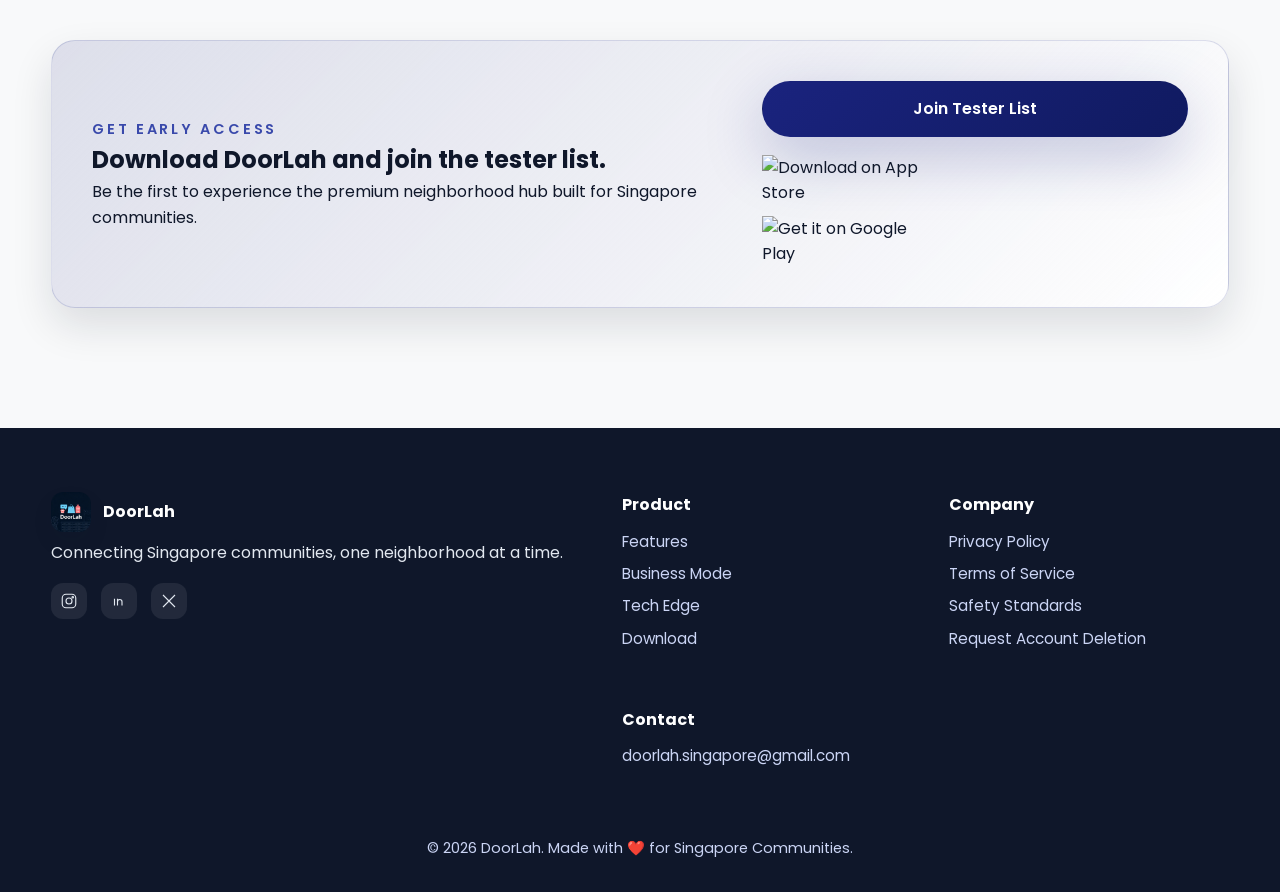
==== commit 3ac403d5: "Add website brief and terms of service page for DoorLah app" ====
--- a/index.html
+++ b/index.html
@@ -3,529 +3,337 @@
 <head>
     <meta charset="UTF-8">
     <meta name="viewport" content="width=device-width, initial-scale=1.0">
-    <meta name="description" content="DoorLah - Connecting Singapore Communities. Join your neighbors, discover local services, shop at neighborhood stores, and build stronger community bonds.">
-    <meta name="keywords" content="Singapore, community app, HDB, condo, neighborhood, local services, marketplace">
-    <title>DoorLah - Connect with Your Singapore Community</title>
+    <meta name="description" content="DoorLah connects Singapore communities with chat, marketplace, local services, and business tools for HDBs, condos, and private estates.">
+    <meta name="keywords" content="DoorLah, Singapore, community app, HDB, condo, private estate, marketplace, local services">
+    <meta name="theme-color" content="#1A237E">
+    <title>DoorLah - Your Neighborhood, Connected</title>
     <link rel="stylesheet" href="styles.css">
     <link rel="preconnect" href="https://fonts.googleapis.com">
     <link rel="preconnect" href="https://fonts.gstatic.com" crossorigin>
     <link href="https://fonts.googleapis.com/css2?family=Poppins:wght@300;400;500;600;700;800&display=swap" rel="stylesheet">
 </head>
 <body>
-    <!-- Navigation -->
-    <nav class="navbar">
-        <div class="container">
-            <div class="nav-brand">
-                <img src="images/doorlah_splash.png" alt="DoorLah Logo" class="logo">
-                <span class="brand-name">DoorLah</span>
-            </div>
-            <div class="nav-links">
+    <header class="site-nav">
+        <div class="container nav-inner">
+            <a class="brand" href="#top">
+                <img src="images/doorlah_splash.png" alt="DoorLah Logo" class="brand-logo">
+                <span>DoorLah</span>
+            </a>
+            <nav class="nav-links" aria-label="Primary">
                 <a href="#features">Features</a>
-                <a href="#how-it-works">How It Works</a>
-                <a href="#community">Community</a>
-                <a href="#download" class="cta-button">Get Started</a>
-            </div>
-            <div class="nav-social">
-                <a href="https://www.instagram.com/doorlah" aria-label="Instagram" target="_blank" rel="noopener">
-                    <svg width="20" height="20" viewBox="0 0 24 24" fill="currentColor" aria-hidden="true">
-                        <path d="M12 2.163c3.204 0 3.584.012 4.85.07 3.252.148 4.771 1.691 4.919 4.919.058 1.265.069 1.645.069 4.849 0 3.205-.012 3.584-.069 4.849-.149 3.225-1.664 4.771-4.919 4.919-1.266.058-1.644.07-4.85.07-3.204 0-3.584-.012-4.849-.07-3.26-.149-4.771-1.699-4.919-4.92-.058-1.265-.07-1.644-.07-4.849 0-3.204.013-3.583.07-4.849.149-3.227 1.664-4.771 4.919-4.919 1.266-.057 1.645-.069 4.849-.069zM12 5.838c-3.403 0-6.162 2.759-6.162 6.162S8.597 18.162 12 18.162 18.162 15.403 18.162 12 15.403 5.838 12 5.838z"/>
-                    </svg>
-                </a>
-                <a href="https://www.linkedin.com/company/doorlah" aria-label="LinkedIn" target="_blank" rel="noopener">
-                    <svg width="20" height="20" viewBox="0 0 24 24" fill="currentColor" aria-hidden="true">
-                        <path d="M4.98 3.5C4.98 4.88 3.88 6 2.5 6S0 4.88 0 3.5 1.12 1 2.5 1 4.98 2.12 4.98 3.5zM.24 8.24h4.5V24h-4.5V8.24zM8.98 8.24h4.32v2.16h.06c.6-1.14 2.06-2.34 4.24-2.34 4.54 0 5.38 2.98 5.38 6.86V24h-4.5v-7.62c0-1.82-.04-4.16-2.54-4.16-2.54 0-2.92 1.98-2.92 4.02V24h-4.5V8.24z"/>
-                    </svg>
-                </a>
-                <a href="https://x.com/door_lah" aria-label="X" target="_blank" rel="noopener">
-                    <svg width="20" height="20" viewBox="0 0 24 24" fill="currentColor" aria-hidden="true">
-                        <path d="M18.244 2.25h3.308l-7.227 8.26 8.502 11.24H16.17l-5.214-6.817L4.99 21.75H1.68l7.73-8.835L1.254 2.25H8.08l4.713 6.231zm-1.161 17.52h1.833L7.084 4.126H5.117z"/>
-                    </svg>
-                </a>
-            </div>
-            <button class="mobile-menu-toggle" aria-label="Toggle menu">
+                <a href="#business">Business Mode</a>
+                <a href="#tech">Tech Edge</a>
+                <a href="#community">Singapore</a>
+                <a href="#download" class="nav-cta">Download</a>
+            </nav>
+            <button class="nav-toggle" aria-label="Toggle navigation" aria-expanded="false">
                 <span></span>
                 <span></span>
                 <span></span>
             </button>
         </div>
-    </nav>
-
-    <!-- Hero Section -->
-    <section class="hero">
-        <div class="container">
-            <div class="hero-content">
-                <h1 class="hero-title">
-                    Your Community,<br>
-                    <span class="highlight">Connected</span>
-                </h1>
-                <p class="hero-subtitle">
-                    DoorLah brings together Singapore housing communities - connecting neighbors, 
-                    facilitating local commerce, and enhancing community engagement.
-                </p>
-                <div class="hero-cta">
-                    <a href="https://forms.gle/DwSXCWDer9uvjH8x7" class="btn btn-primary" target="_blank" rel="noopener">
-                        <svg class="icon" width="24" height="24" viewBox="0 0 24 24" fill="none" stroke="currentColor">
-                            <path d="M9 12l2 2 4-4m6 2a9 9 0 11-18 0 9 9 0 0118 0z"/>
+    </header>
+
+    <main id="top">
+        <section class="hero">
+            <div class="container hero-grid">
+                <div class="hero-copy">
+                    <p class="eyebrow">Community-first for Singapore</p>
+                    <h1>Your Neighborhood, Connected.</h1>
+                    <p class="hero-subtitle">
+                        The all-in-one community hub for Singapore's HDBs, Condominiums, and Private Estates.
+                        Chat with neighbors, discover local services, and shop within your trusted community.
+                    </p>
+                    <div class="hero-actions">
+                        <a class="btn primary" href="#download">Download DoorLah</a>
+                        <a class="btn ghost" href="#features">Explore Features</a>
+                    </div>
+                </div>
+                <div class="hero-visual">
+                    <div class="phone">
+                        <div class="phone-header">
+                            <div class="status-dot"></div>
+                            <span>Explore</span>
+                            <div class="status-badge">HDB 121</div>
+                        </div>
+                        <div class="phone-grid">
+                            <div class="tile chat">
+                                <div class="tile-icon">
+                                    <svg viewBox="0 0 24 24" fill="none" stroke="currentColor" stroke-width="1.5">
+                                        <path d="M21 15a4 4 0 0 1-4 4H7l-4 4V7a4 4 0 0 1 4-4h10a4 4 0 0 1 4 4z"/>
+                                    </svg>
+                                </div>
+                                <span>Community Chat</span>
+                            </div>
+                            <div class="tile notice">
+                                <div class="tile-icon">
+                                    <svg viewBox="0 0 24 24" fill="none" stroke="currentColor" stroke-width="1.5">
+                                        <path d="M13 2 3 14h9l-1 8 10-12h-9z"/>
+                                    </svg>
+                                </div>
+                                <span>Notice Board</span>
+                            </div>
+                            <div class="tile market">
+                                <div class="tile-icon">
+                                    <svg viewBox="0 0 24 24" fill="none" stroke="currentColor" stroke-width="1.5">
+                                        <circle cx="9" cy="21" r="1"/>
+                                        <circle cx="20" cy="21" r="1"/>
+                                        <path d="M1 1h4l2.68 13.39a2 2 0 0 0 2 1.61h9.72a2 2 0 0 0 2-1.61L23 6H6"/>
+                                    </svg>
+                                </div>
+                                <span>Marketplace</span>
+                            </div>
+                            <div class="tile services">
+                                <div class="tile-icon">
+                                    <svg viewBox="0 0 24 24" fill="none" stroke="currentColor" stroke-width="1.5">
+                                        <path d="M14.7 6.3a4 4 0 0 0-5.7 5.7l6.6 6.6 5.7-5.7z"/>
+                                        <path d="M8.2 11.8 6 14l4 4 2.2-2.2"/>
+                                    </svg>
+                                </div>
+                                <span>Services & Shops</span>
+                            </div>
+                        </div>
+                        <div class="phone-footer">
+                            <div class="home-button large" aria-hidden="true">
+                                <svg viewBox="0 0 24 24" fill="none" stroke="currentColor" stroke-width="1.6">
+                                    <path d="M3 11.5 12 4l9 7.5"/>
+                                    <path d="M6 10v9h12v-9"/>
+                                    <path d="M10 19v-5h4v5"/>
+                                </svg>
+                            </div>
+                            <div class="footer-tabs">
+                                <span>Home</span>
+                                <span>Discover</span>
+                                <span>Profile</span>
+                            </div>
+                        </div>
+                    </div>
+                    <div class="hero-glow"></div>
+                </div>
+            </div>
+        </section>
+
+        <section id="features" class="explore">
+            <div class="container">
+                <div class="section-heading">
+                    <p class="eyebrow">Explore</p>
+                    <h2>Everything your community needs, in one grid.</h2>
+                    <p>Four pillars that make DoorLah the everyday app for your neighborhood.</p>
+                </div>
+                <div class="feature-grid">
+                    <article class="feature-card chat reveal">
+                        <div class="feature-icon">
+                            <svg viewBox="0 0 24 24" fill="none" stroke="currentColor" stroke-width="1.5">
+                                <path d="M21 15a4 4 0 0 1-4 4H7l-4 4V7a4 4 0 0 1 4-4h10a4 4 0 0 1 4 4z"/>
+                            </svg>
+                        </div>
+                        <h3>Community Chat</h3>
+                        <p>Connect and communicate in real time with your neighbors, announcements, and resident groups.</p>
+                    </article>
+                    <article class="feature-card notice reveal">
+                        <div class="feature-icon">
+                            <svg viewBox="0 0 24 24" fill="none" stroke="currentColor" stroke-width="1.5">
+                                <path d="M4 3h16v18H4z"/>
+                                <path d="M8 7h8M8 11h8M8 15h6"/>
+                            </svg>
+                        </div>
+                        <h3>Notice Board</h3>
+                        <p>Stay updated with the latest community announcements, events, and important notices.</p>
+                    </article>
+                    <article class="feature-card market reveal">
+                        <div class="feature-icon">
+                            <svg viewBox="0 0 24 24" fill="none" stroke="currentColor" stroke-width="1.5">
+                                <circle cx="9" cy="21" r="1"/>
+                                <circle cx="20" cy="21" r="1"/>
+                                <path d="M1 1h4l2.68 13.39a2 2 0 0 0 2 1.61h9.72a2 2 0 0 0 2-1.61L23 6H6"/>
+                            </svg>
+                        </div>
+                        <h3>Marketplace</h3>
+                        <p>Buy, sell, or rent items, rooms, and homes within your community with trusted listings.</p>
+                    </article>
+                    <article class="feature-card services reveal">
+                        <div class="feature-icon">
+                            <svg viewBox="0 0 24 24" fill="none" stroke="currentColor" stroke-width="1.5">
+                                <path d="M4 7h16v10H4z"/>
+                                <path d="M7 7V5a5 5 0 0 1 10 0v2"/>
+                            </svg>
+                        </div>
+                        <h3>Local Services & Shops</h3>
+                        <p>Discover trusted service providers and neighborhood shops at your doorstep.</p>
+                    </article>
+                </div>
+            </div>
+        </section>
+
+        <section id="business" class="business">
+            <div class="container business-grid">
+                <div class="business-copy reveal">
+                    <p class="eyebrow">Business Mode</p>
+                    <h2>Your Passion, Your Business, Your Neighborhood.</h2>
+                    <p>
+                        Toggle instantly into Business Mode to manage your own shop or service.
+                        DoorLah turns residents into local entrepreneurs with instant digital storefronts.
+                    </p>
+                    <ul class="checklist">
+                        <li>Instant digital storefronts for community-based commerce.</li>
+                        <li>Manage bookings, promotions, and availability in one place.</li>
+                        <li>Reach neighbors first, with verified community audiences.</li>
+                    </ul>
+                </div>
+                <div class="business-card reveal">
+                    <div class="business-chip">Business Mode</div>
+                    <h3>Live storefront preview</h3>
+                    <div class="business-metrics">
+                        <div>
+                            <span>Orders</span>
+                            <strong>48 this week</strong>
+                        </div>
+                        <div>
+                            <span>Bookings</span>
+                            <strong>12 upcoming</strong>
+                        </div>
+                        <div>
+                            <span>Response time</span>
+                            <strong>under 5 min</strong>
+                        </div>
+                    </div>
+                    <a class="btn primary" href="#download">Activate Business Mode</a>
+                </div>
+            </div>
+        </section>
+
+        <section id="tech" class="tech">
+            <div class="container">
+                <div class="section-heading">
+                    <p class="eyebrow">Fast & Reliable</p>
+                    <h2>Instant Load. Offline Ready.</h2>
+                    <p>Smart caching keeps DoorLah lightning fast and dependable, even with weak coverage.</p>
+                </div>
+                <div class="tech-grid">
+                    <article class="tech-card reveal">
+                        <h3>90-95% faster performance</h3>
+                        <p>Predictive caching ensures most views load instantly, even on the go.</p>
+                    </article>
+                    <article class="tech-card reveal">
+                        <h3>Offline-first access</h3>
+                        <p>Browse notices and saved listings without needing a live connection.</p>
+                    </article>
+                    <article class="tech-card reveal">
+                        <h3>Smarter data sync</h3>
+                        <p>Reduced data usage and fewer API calls for consistent performance.</p>
+                    </article>
+                </div>
+            </div>
+        </section>
+
+        <section id="community" class="singapore">
+            <div class="container singapore-grid">
+                <div class="singapore-copy reveal">
+                    <p class="eyebrow">Singapore Focus</p>
+                    <h2>Made with ❤️ for Singapore Communities.</h2>
+                    <p>Designed for HDBs, Condominiums, and Private Estates with local-first workflows.</p>
+                    <div class="estate-tags">
+                        <span>HDB</span>
+                        <span>Condominiums</span>
+                        <span>Private Estates</span>
+                    </div>
+                </div>
+                <div class="singapore-card reveal">
+                    <h3>Neighborhood pulse</h3>
+                    <p>From notice updates to hyperlocal listings, every interaction feels like your block.</p>
+                    <div class="pulse-grid">
+                        <div>
+                            <strong>48</strong>
+                            <span>Active listings</span>
+                        </div>
+                        <div>
+                            <strong>12</strong>
+                            <span>New notices</span>
+                        </div>
+                        <div>
+                            <strong>8</strong>
+                            <span>Local services</span>
+                        </div>
+                    </div>
+                </div>
+            </div>
+        </section>
+
+        <section id="download" class="download">
+            <div class="container download-card">
+                <div>
+                    <p class="eyebrow">Get Early Access</p>
+                    <h2>Download DoorLah and join the tester list.</h2>
+                    <p>Be the first to experience the premium neighborhood hub built for Singapore communities.</p>
+                </div>
+                <div class="download-actions">
+                    <a class="btn primary" href="https://forms.gle/DwSXCWDer9uvjH8x7" target="_blank" rel="noopener">Join Tester List</a>
+                    <div class="store-row">
+                        <img src="https://upload.wikimedia.org/wikipedia/commons/3/3c/Download_on_the_App_Store_Badge.svg" alt="Download on App Store" />
+                        <img src="https://upload.wikimedia.org/wikipedia/commons/7/78/Google_Play_Store_badge_EN.svg" alt="Get it on Google Play" />
+                    </div>
+                </div>
+            </div>
+        </section>
+    </main>
+
+    <footer class="site-footer">
+        <div class="container footer-grid">
+            <div>
+                <div class="brand footer-brand">
+                    <img src="images/doorlah_splash.png" alt="DoorLah Logo" class="brand-logo">
+                    <span>DoorLah</span>
+                </div>
+                <p>Connecting Singapore communities, one neighborhood at a time.</p>
+                <div class="socials">
+                    <a href="https://www.instagram.com/doorlah" aria-label="Instagram" target="_blank" rel="noopener">
+                        <svg viewBox="0 0 24 24" fill="none" stroke="currentColor" stroke-width="1.5">
+                            <rect x="3" y="3" width="18" height="18" rx="5"/>
+                            <circle cx="12" cy="12" r="4"/>
+                            <circle cx="17" cy="7" r="1"/>
                         </svg>
-                        Join Tester List
                     </a>
-                    <a href="#features" class="btn btn-secondary">Learn More</a>
-                </div>
-                <div class="coming-soon-badges">
-                    <div class="badge">
-                        <img src="https://upload.wikimedia.org/wikipedia/commons/3/3c/Download_on_the_App_Store_Badge.svg" alt="Download on App Store" class="store-badge">
-                        <span class="badge-label">Coming Soon</span>
-                    </div>
-                    <div class="badge">
-                        <img src="https://upload.wikimedia.org/wikipedia/commons/7/78/Google_Play_Store_badge_EN.svg" alt="Get it on Google Play" class="store-badge">
-                        <span class="badge-label">Coming Soon</span>
-                    </div>
-                </div>
-            </div>
-            <div class="hero-image">
-                <div class="phone-mockup">
-                    <img src="images/doorlah_splash.png" alt="DoorLah App Preview">
+                    <a href="https://www.linkedin.com/company/doorlah" aria-label="LinkedIn" target="_blank" rel="noopener">
+                        <svg viewBox="0 0 24 24" fill="none" stroke="currentColor" stroke-width="1.5">
+                            <path d="M6 9v9M6 6v.01M10 9v9M10 13a3 3 0 0 1 6 0v5"/>
+                        </svg>
+                    </a>
+                    <a href="https://x.com/door_lah" aria-label="X" target="_blank" rel="noopener">
+                        <svg viewBox="0 0 24 24" fill="none" stroke="currentColor" stroke-width="1.5">
+                            <path d="M4 4l16 16M20 4L4 20"/>
+                        </svg>
+                    </a>
+                </div>
+            </div>
+            <div class="footer-links">
+                <div>
+                    <h4>Product</h4>
+                    <a href="#features">Features</a>
+                    <a href="#business">Business Mode</a>
+                    <a href="#tech">Tech Edge</a>
+                    <a href="#download">Download</a>
+                </div>
+                <div>
+                    <h4>Company</h4>
+                    <a href="privacy.html">Privacy Policy</a>
+                    <a href="terms-of-service.html">Terms of Service</a>
+                    <a href="child-safety.html">Safety Standards</a>
+                    <a href="account-deletion.html">Request Account Deletion</a>
+                </div>
+                <div>
+                    <h4>Contact</h4>
+                    <a href="mailto:doorlah.singapore@gmail.com">doorlah.singapore@gmail.com</a>
                 </div>
             </div>
         </div>
-    </section>
-
-    <!-- Features Overview -->
-    <section id="features" class="features-overview">
-        <div class="container">
-            <div class="section-header">
-                <h2 class="section-title">Everything Your Community Needs</h2>
-                <p class="section-subtitle">
-                    One app to connect, discover, and thrive together
-                </p>
-            </div>
-            <div class="features-grid">
-                <div class="feature-card">
-                    <div class="feature-icon">
-                        <svg width="48" height="48" viewBox="0 0 24 24" fill="none" stroke="currentColor">
-                            <path d="M21 15a2 2 0 0 1-2 2H7l-4 4V5a2 2 0 0 1 2-2h14a2 2 0 0 1 2 2z"/>
-                        </svg>
-                    </div>
-                    <h3>Community Chat</h3>
-                    <p>Connect with your neighbors in real-time. Share updates, organize events, and build meaningful relationships within your community.</p>
-                </div>
-                <div class="feature-card">
-                    <div class="feature-icon">
-                        <svg width="48" height="48" viewBox="0 0 24 24" fill="none" stroke="currentColor">
-                            <path d="M20.24 12.24a6 6 0 0 0-8.49-8.49L5 10.5V19h8.5z"/>
-                            <line x1="16" y1="8" x2="2" y2="22"/>
-                            <line x1="17.5" y1="15" x2="9" y2="15"/>
-                        </svg>
-                    </div>
-                    <h3>Local Services</h3>
-                    <p>Find trusted service providers in your community. Book cleaning, plumbing, electrical work, and more with just a few taps.</p>
-                </div>
-                <div class="feature-card">
-                    <div class="feature-icon">
-                        <svg width="48" height="48" viewBox="0 0 24 24" fill="none" stroke="currentColor">
-                            <circle cx="9" cy="21" r="1"/>
-                            <circle cx="20" cy="21" r="1"/>
-                            <path d="M1 1h4l2.68 13.39a2 2 0 0 0 2 1.61h9.72a2 2 0 0 0 2-1.61L23 6H6"/>
-                        </svg>
-                    </div>
-                    <h3>Community Marketplace</h3>
-                    <p>Buy and sell within your neighborhood. From furniture to electronics, find what you need or declutter your home safely.</p>
-                </div>
-                <div class="feature-card">
-                    <div class="feature-icon">
-                        <svg width="48" height="48" viewBox="0 0 24 24" fill="none" stroke="currentColor">
-                            <path d="M3 9l9-7 9 7v11a2 2 0 0 1-2 2H5a2 2 0 0 1-2-2z"/>
-                            <polyline points="9 22 9 12 15 12 15 22"/>
-                        </svg>
-                    </div>
-                    <h3>Neighborhood Shops</h3>
-                    <p>Discover and support local businesses. Browse shops, view promotions, and find everything from groceries to dining options nearby.</p>
-                </div>
-            </div>
-        </div>
-    </section>
-
-    <!-- Detailed Features -->
-    <section class="detailed-features">
-        <div class="container">
-            <!-- Feature 1: Home Dashboard -->
-            <div class="feature-detail">
-                <div class="feature-detail-content">
-                    <span class="feature-badge">🏠 Home Hub</span>
-                    <h2>Your Community at a Glance</h2>
-                    <p>Get a personalized overview of your community with quick access to all features. Shop owners and service providers can monitor their business status right from the home screen.</p>
-                    <ul class="feature-list">
-                        <li>
-                            <svg class="check-icon" width="20" height="20" viewBox="0 0 24 24" fill="none" stroke="currentColor">
-                                <polyline points="20 6 9 17 4 12"/>
-                            </svg>
-                            Personalized greeting and community info
-                        </li>
-                        <li>
-                            <svg class="check-icon" width="20" height="20" viewBox="0 0 24 24" fill="none" stroke="currentColor">
-                                <polyline points="20 6 9 17 4 12"/>
-                            </svg>
-                            Quick navigation to all features
-                        </li>
-                        <li>
-                            <svg class="check-icon" width="20" height="20" viewBox="0 0 24 24" fill="none" stroke="currentColor">
-                                <polyline points="20 6 9 17 4 12"/>
-                            </svg>
-                            Business status dashboard for owners
-                        </li>
-                        <li>
-                            <svg class="check-icon" width="20" height="20" viewBox="0 0 24 24" fill="none" stroke="currentColor">
-                                <polyline points="20 6 9 17 4 12"/>
-                            </svg>
-                            Real-time notifications and updates
-                        </li>
-                    </ul>
-                </div>
-                <div class="feature-detail-image">
-                    <div class="gradient-blob blob-1"></div>
-                </div>
-            </div>
-
-            <!-- Feature 2: Services -->
-            <div class="feature-detail reverse">
-                <div class="feature-detail-content">
-                    <span class="feature-badge">🔧 Professional Services</span>
-                    <h2>Find & Offer Services</h2>
-                    <p>Access a network of trusted service providers in your community or become one yourself. From household repairs to professional services, everything is just a booking away.</p>
-                    <ul class="feature-list">
-                        <li>
-                            <svg class="check-icon" width="20" height="20" viewBox="0 0 24 24" fill="none" stroke="currentColor">
-                                <polyline points="20 6 9 17 4 12"/>
-                            </svg>
-                            Browse by category (Cleaning, Plumbing, Electrical, etc.)
-                        </li>
-                        <li>
-                            <svg class="check-icon" width="20" height="20" viewBox="0 0 24 24" fill="none" stroke="currentColor">
-                                <polyline points="20 6 9 17 4 12"/>
-                            </svg>
-                            View pricing, availability, and details
-                        </li>
-                        <li>
-                            <svg class="check-icon" width="20" height="20" viewBox="0 0 24 24" fill="none" stroke="currentColor">
-                                <polyline points="20 6 9 17 4 12"/>
-                            </svg>
-                            Book appointments seamlessly
-                        </li>
-                        <li>
-                            <svg class="check-icon" width="20" height="20" viewBox="0 0 24 24" fill="none" stroke="currentColor">
-                                <polyline points="20 6 9 17 4 12"/>
-                            </svg>
-                            List your own services and grow your business
-                        </li>
-                    </ul>
-                </div>
-                <div class="feature-detail-image">
-                    <div class="gradient-blob blob-2"></div>
-                </div>
-            </div>
-
-            <!-- Feature 3: Marketplace -->
-            <div class="feature-detail">
-                <div class="feature-detail-content">
-                    <span class="feature-badge">🛒 Buy & Sell Locally</span>
-                    <h2>Community Marketplace</h2>
-                    <p>Trade safely within your trusted community. From furniture and electronics to everyday items, buy and sell with neighbors you can trust.</p>
-                    <ul class="feature-list">
-                        <li>
-                            <svg class="check-icon" width="20" height="20" viewBox="0 0 24 24" fill="none" stroke="currentColor">
-                                <polyline points="20 6 9 17 4 12"/>
-                            </svg>
-                            Multiple categories (Grocery, Electronics, Furniture, etc.)
-                        </li>
-                        <li>
-                            <svg class="check-icon" width="20" height="20" viewBox="0 0 24 24" fill="none" stroke="currentColor">
-                                <polyline points="20 6 9 17 4 12"/>
-                            </svg>
-                            Detailed item listings with images
-                        </li>
-                        <li>
-                            <svg class="check-icon" width="20" height="20" viewBox="0 0 24 24" fill="none" stroke="currentColor">
-                                <polyline points="20 6 9 17 4 12"/>
-                            </svg>
-                            Direct messaging with sellers
-                        </li>
-                        <li>
-                            <svg class="check-icon" width="20" height="20" viewBox="0 0 24 24" fill="none" stroke="currentColor">
-                                <polyline points="20 6 9 17 4 12"/>
-                            </svg>
-                            Safe transactions within your community
-                        </li>
-                    </ul>
-                </div>
-                <div class="feature-detail-image">
-                    <div class="gradient-blob blob-3"></div>
-                </div>
-            </div>
-
-            <!-- Feature 4: Local Shops -->
-            <div class="feature-detail reverse">
-                <div class="feature-detail-content">
-                    <span class="feature-badge">🏪 Support Local</span>
-                    <h2>Discover Neighborhood Businesses</h2>
-                    <p>Find and support local shops in your community. Browse stores, check operating hours, discover promotions, and help local businesses thrive.</p>
-                    <ul class="feature-list">
-                        <li>
-                            <svg class="check-icon" width="20" height="20" viewBox="0 0 24 24" fill="none" stroke="currentColor">
-                                <polyline points="20 6 9 17 4 12"/>
-                            </svg>
-                            Filter by category (Grocery, Retail, F&B, etc.)
-                        </li>
-                        <li>
-                            <svg class="check-icon" width="20" height="20" viewBox="0 0 24 24" fill="none" stroke="currentColor">
-                                <polyline points="20 6 9 17 4 12"/>
-                            </svg>
-                            View operating hours and promotions
-                        </li>
-                        <li>
-                            <svg class="check-icon" width="20" height="20" viewBox="0 0 24 24" fill="none" stroke="currentColor">
-                                <polyline points="20 6 9 17 4 12"/>
-                            </svg>
-                            Contact shops directly
-                        </li>
-                        <li>
-                            <svg class="check-icon" width="20" height="20" viewBox="0 0 24 24" fill="none" stroke="currentColor">
-                                <polyline points="20 6 9 17 4 12"/>
-                            </svg>
-                            Register your own shop
-                        </li>
-                    </ul>
-                </div>
-                <div class="feature-detail-image">
-                    <div class="gradient-blob blob-4"></div>
-                </div>
-            </div>
-        </div>
-    </section>
-
-    <!-- How It Works -->
-    <section id="how-it-works" class="how-it-works">
-        <div class="container">
-            <div class="section-header">
-                <h2 class="section-title">Getting Started is Easy</h2>
-                <p class="section-subtitle">
-                    Join your community in three simple steps
-                </p>
-            </div>
-            <div class="steps-grid">
-                <div class="step-card">
-                    <div class="step-number">1</div>
-                    <h3>Download & Sign Up</h3>
-                    <p>Get DoorLah from the App Store or Google Play. Create your account and verify your community residence.</p>
-                </div>
-                <div class="step-card">
-                    <div class="step-number">2</div>
-                    <h3>Join Your Community</h3>
-                    <p>Select your housing community (HDB, condo, or private estate) and connect with your neighbors instantly.</p>
-                </div>
-                <div class="step-card">
-                    <div class="step-number">3</div>
-                    <h3>Start Connecting</h3>
-                    <p>Chat with neighbors, discover services, shop locally, and build stronger community bonds.</p>
-                </div>
-            </div>
-        </div>
-    </section>
-
-    <!-- Performance Features -->
-    <section class="performance">
-        <div class="container">
-            <div class="section-header">
-                <h2 class="section-title">Built for Speed & Reliability</h2>
-                <p class="section-subtitle">
-                    Lightning-fast performance with smart caching technology
-                </p>
-            </div>
-            <div class="performance-grid">
-                <div class="performance-card">
-                    <div class="performance-stat">95%</div>
-                    <h3>Faster Load Times</h3>
-                    <p>Instant access to your content with advanced local caching</p>
-                </div>
-                <div class="performance-card">
-                    <div class="performance-stat">80%</div>
-                    <h3>Fewer API Calls</h3>
-                    <p>Smart synchronization reduces data usage</p>
-                </div>
-                <div class="performance-card">
-                    <div class="performance-stat">100%</div>
-                    <h3>Offline Access</h3>
-                    <p>Read cached data even without internet connection</p>
-                </div>
-                <div class="performance-card">
-                    <div class="performance-stat">
-                        <svg width="48" height="48" viewBox="0 0 24 24" fill="none" stroke="currentColor">
-                            <path d="M12 22s8-4 8-10V5l-8-3-8 3v7c0 6 8 10 8 10z"/>
-                        </svg>
-                    </div>
-                    <h3>Secure by Design</h3>
-                    <p>Database security powered by Supabase</p>
-                </div>
-            </div>
-        </div>
-    </section>
-
-    <!-- Community Section -->
-    <section id="community" class="community-section">
-        <div class="container">
-            <div class="community-content">
-                <h2>For Every Singapore Community</h2>
-                <p class="large-text">
-                    Whether you live in an HDB flat, condominium, or private estate, 
-                    DoorLah brings your community together.
-                </p>
-                <div class="community-types">
-                    <div class="community-type">
-                        <div class="community-icon">🏢</div>
-                        <h3>HDB Communities</h3>
-                        <p>Connect with neighbors across blocks and organize community activities</p>
-                    </div>
-                    <div class="community-type">
-                        <div class="community-icon">🏘️</div>
-                        <h3>Condominiums</h3>
-                        <p>Enhance your condo living with integrated community features</p>
-                    </div>
-                    <div class="community-type">
-                        <div class="community-icon">🏡</div>
-                        <h3>Private Estates</h3>
-                        <p>Foster exclusive community bonds in your neighborhood</p>
-                    </div>
-                </div>
-            </div>
-        </div>
-    </section>
-
-    <!-- Business Features -->
-    <section class="business-features">
-        <div class="container">
-            <div class="business-content">
-                <div class="business-text">
-                    <span class="feature-badge">💼 For Business Owners</span>
-                    <h2>Grow Your Local Business</h2>
-                    <p>Are you a service provider or shop owner? DoorLah helps you reach customers right in your community.</p>
-                    <ul class="feature-list">
-                        <li>
-                            <svg class="check-icon" width="20" height="20" viewBox="0 0 24 24" fill="none" stroke="currentColor">
-                                <polyline points="20 6 9 17 4 12"/>
-                            </svg>
-                            Easy shop and service listing management
-                        </li>
-                        <li>
-                            <svg class="check-icon" width="20" height="20" viewBox="0 0 24 24" fill="none" stroke="currentColor">
-                                <polyline points="20 6 9 17 4 12"/>
-                            </svg>
-                            Direct customer communication
-                        </li>
-                        <li>
-                            <svg class="check-icon" width="20" height="20" viewBox="0 0 24 24" fill="none" stroke="currentColor">
-                                <polyline points="20 6 9 17 4 12"/>
-                            </svg>
-                            Manage bookings and availability
-                        </li>
-                        <li>
-                            <svg class="check-icon" width="20" height="20" viewBox="0 0 24 24" fill="none" stroke="currentColor">
-                                <polyline points="20 6 9 17 4 12"/>
-                            </svg>
-                            Promote your offerings to nearby residents
-                        </li>
-                        <li>
-                            <svg class="check-icon" width="20" height="20" viewBox="0 0 24 24" fill="none" stroke="currentColor">
-                                <polyline points="20 6 9 17 4 12"/>
-                            </svg>
-                            Toggle between personal and business modes
-                        </li>
-                    </ul>
-                </div>
-                <div class="business-visual">
-                    <div class="gradient-blob blob-5"></div>
-                </div>
-            </div>
-        </div>
-    </section>
-
-    <!-- Download CTA -->
-    <section id="download" class="download-section">
-        <div class="container">
-            <div class="download-content">
-                <h2>Be Part of Something Special</h2>
-                <p>Join our exclusive tester list and get early access to DoorLah before anyone else. Help shape the future of community connectivity in Singapore.</p>
-                <div class="download-badges">
-                    <a href="https://forms.gle/DwSXCWDer9uvjH8x7" class="btn btn-primary btn-large" target="_blank" rel="noopener">
-                        <svg class="icon" width="24" height="24" viewBox="0 0 24 24" fill="none" stroke="currentColor">
-                            <path d="M9 12l2 2 4-4m6 2a9 9 0 11-18 0 9 9 0 0118 0z"/>
-                        </svg>
-                        Join Tester List - Get Early Access
-                    </a>
-                </div>
-                <p class="notify-text">Limited spots available. Early testers get priority access and exclusive features.</p>
-            </div>
-        </div>
-    </section>
-
-    <!-- Footer -->
-    <footer class="footer">
-        <div class="container">
-            <div class="footer-content">
-                <div class="footer-brand">
-                    <img src="images/doorlah_splash.png" alt="DoorLah Logo" class="footer-logo">
-                    <h3>DoorLah</h3>
-                    <p>Connecting Singapore communities, one neighborhood at a time.</p>
-                    <div class="social-links">
-                        <a href="https://www.instagram.com/doorlah" aria-label="Instagram" target="_blank" rel="noopener">
-                            <svg width="20" height="20" viewBox="0 0 24 24" fill="currentColor">
-                                <path d="M12 2.163c3.204 0 3.584.012 4.85.07 3.252.148 4.771 1.691 4.919 4.919.058 1.265.069 1.645.069 4.849 0 3.205-.012 3.584-.069 4.849-.149 3.225-1.664 4.771-4.919 4.919-1.266.058-1.644.07-4.85.07-3.204 0-3.584-.012-4.849-.07-3.26-.149-4.771-1.699-4.919-4.92-.058-1.265-.07-1.644-.07-4.849 0-3.204.013-3.583.07-4.849.149-3.227 1.664-4.771 4.919-4.919 1.266-.057 1.645-.069 4.849-.069zm0-2.163c-3.259 0-3.667.014-4.947.072-4.358.2-6.78 2.618-6.98 6.98-.059 1.281-.073 1.689-.073 4.948 0 3.259.014 3.668.072 4.948.2 4.358 2.618 6.78 6.98 6.98 1.281.058 1.689.072 4.948.072 3.259 0 3.668-.014 4.948-.072 4.354-.2 6.782-2.618 6.979-6.98.059-1.28.073-1.689.073-4.948 0-3.259-.014-3.667-.072-4.947-.196-4.354-2.617-6.78-6.979-6.98-1.281-.059-1.69-.073-4.949-.073zm0 5.838c-3.403 0-6.162 2.759-6.162 6.162s2.759 6.163 6.162 6.163 6.162-2.759 6.162-6.163c0-3.403-2.759-6.162-6.162-6.162zm0 10.162c-2.209 0-4-1.79-4-4 0-2.209 1.791-4 4-4s4 1.791 4 4c0 2.21-1.791 4-4 4zm6.406-11.845c-.796 0-1.441.645-1.441 1.44s.645 1.44 1.441 1.44c.795 0 1.439-.645 1.439-1.44s-.644-1.44-1.439-1.44z"/>
-                            </svg>
-                        </a>
-                        <a href="https://www.linkedin.com/company/doorlah" aria-label="LinkedIn" target="_blank" rel="noopener">
-                            <svg width="20" height="20" viewBox="0 0 24 24" fill="currentColor">
-                                <path d="M4.98 3.5C4.98 4.88 3.88 6 2.5 6S0 4.88 0 3.5 1.12 1 2.5 1 4.98 2.12 4.98 3.5zM.24 8.24h4.5V24h-4.5V8.24zM8.98 8.24h4.32v2.16h.06c.6-1.14 2.06-2.34 4.24-2.34 4.54 0 5.38 2.98 5.38 6.86V24h-4.5v-7.62c0-1.82-.04-4.16-2.54-4.16-2.54 0-2.92 1.98-2.92 4.02V24h-4.5V8.24z"/>
-                            </svg>
-                        </a>
-                        <a href="https://x.com/door_lah" aria-label="X" target="_blank" rel="noopener">
-                            <svg width="20" height="20" viewBox="0 0 24 24" fill="currentColor">
-                                <path d="M18.244 2.25h3.308l-7.227 8.26 8.502 11.24H16.17l-5.214-6.817L4.99 21.75H1.68l7.73-8.835L1.254 2.25H8.08l4.713 6.231zm-1.161 17.52h1.833L7.084 4.126H5.117z"/>
-                            </svg>
-                        </a>
-                    </div>
-                </div>
-                <div class="footer-links">
-                    <div class="footer-column">
-                        <h4>Product</h4>
-                        <ul>
-                            <li><a href="#features">Features</a></li>
-                            <li><a href="#how-it-works">How It Works</a></li>
-                            <li><a href="#community">Communities</a></li>
-                            <li><a href="#download">Download</a></li>
-                        </ul>
-                    </div>
-                    <div class="footer-column">
-                        <h4>Connect</h4>
-                        <ul>
-                            <li><a href="mailto:doorlah.singapore@gmail.com">Contact Us</a></li>
-                            <li><a href="child-safety.html">Safety Standards</a></li>
-                            <li><a href="privacy.html">Privacy Policy</a></li>
-                            <li><a href="account-deletion.html">Request Account Deletion</a></li>
-                        </ul>
-                    </div>
-                </div>
-            </div>
-            <div class="footer-bottom">
-                <div class="footer-bottom-content">
-                    <p>&copy; 2025 DoorLah. Made with ❤️ for Singapore Communities.</p>
-                    <p class="powered-by">Secure database powered by <a href="https://supabase.com" target="_blank" rel="noopener">Supabase</a></p>
-                </div>
-            </div>
+        <div class="footer-bottom">
+            <p>&copy; <span class="footer-year">2025</span> DoorLah. Made with ❤️ for Singapore Communities.</p>
         </div>
     </footer>
 
-    <!-- Scroll to Top Button -->
-    <button class="scroll-to-top" id="scrollToTop" aria-label="Scroll to top">
-        <svg width="24" height="24" viewBox="0 0 24 24" fill="none" stroke="currentColor">
-            <path d="M18 15l-6-6-6 6"/>
+    <button class="scroll-top" aria-label="Scroll to top">
+        <svg viewBox="0 0 24 24" fill="none" stroke="currentColor" stroke-width="1.5">
+            <path d="M6 15l6-6 6 6"/>
         </svg>
     </button>
 
--- a/styles.css
+++ b/styles.css
@@ -1,318 +1,2468 @@
-/* Root Variables - Modern Dark Theme with Glassmorphism */
-:root {
-    --primary-bg: #0a0a0f;
-    --secondary-bg: #111118;
-    --accent-bg: #1a1a24;
-    --glass-bg: rgba(255, 255, 255, 0.05);
-    --glass-border: rgba(255, 255, 255, 0.1);
-    --primary-purple: #6366f1;
-    --secondary-purple: #8b5cf6;
-    --accent-cyan: #06b6d4;
-    --accent-pink: #ec4899;
-    --text-primary: #ffffff;
-    --text-secondary: #e2e8f0;
-    --text-muted: #94a3b8;
-    --gradient-primary: linear-gradient(135deg, #6366f1 0%, #8b5cf6 100%);
-    --gradient-secondary: linear-gradient(135deg, #06b6d4 0%, #3b82f6 100%);
-    --gradient-accent: linear-gradient(135deg, #ec4899 0%, #f97316 100%);
-    --gradient-bg: linear-gradient(135deg, #0a0a0f 0%, #111118 50%, #1a1a24 100%);
-    --shadow-sm: 0 4px 16px rgba(0, 0, 0, 0.2);
-    --shadow-md: 0 8px 32px rgba(0, 0, 0, 0.3);
-    --shadow-lg: 0 16px 64px rgba(0, 0, 0, 0.4);
-    --shadow-glow: 0 0 20px rgba(99, 102, 241, 0.3);
-    --border-radius-sm: 8px;
-    --border-radius-md: 12px;
-    --border-radius-lg: 16px;
-    --border-radius-xl: 24px;
-    --transition: all 0.3s cubic-bezier(0.4, 0, 0.2, 1);
-    --transition-fast: all 0.15s cubic-bezier(0.4, 0, 0.2, 1);
-    --transition-slow: all 0.5s cubic-bezier(0.4, 0, 0.2, 1);
-}
-
-/* Global Styles */
 * {
     margin: 0;
     padding: 0;
     box-sizing: border-box;
 }
 
+:root {
+    --navy-900: #1A237E;
+    --navy-700: #283593;
+    --navy-500: #3949ab;
+    --orange-500: #ff8f1f;
+    --orange-600: #f57c00;
+    --bg: #f8f9fa;
+    --surface: #ffffff;
+    --text: #0f172a;
+    --muted: #516079;
+    --border: rgba(26, 35, 126, 0.12);
+    --glass: rgba(255, 255, 255, 0.65);
+    --glass-strong: rgba(255, 255, 255, 0.78);
+    --chat: #64b5f6;
+    --services: #81c784;
+    --market: #ffb74d;
+    --shops: #ba68c8;
+    --radius-lg: 24px;
+    --radius-md: 16px;
+    --shadow-md: 0 18px 40px rgba(16, 24, 40, 0.12);
+    --shadow-sm: 0 10px 20px rgba(16, 24, 40, 0.08);
+    --shadow-glow: 0 20px 60px rgba(26, 35, 126, 0.25);
+    --transition: 0.3s ease;
+}
+
 html {
     scroll-behavior: smooth;
 }
 
 body {
-    font-family: 'Poppins', -apple-system, BlinkMacSystemFont, 'Segoe UI', sans-serif;
-    background: var(--gradient-bg);
-    color: var(--text-primary);
+    font-family: 'Poppins', sans-serif;
+    background: radial-gradient(circle at 20% 10%, rgba(40, 53, 147, 0.12), transparent 55%),
+        radial-gradient(circle at 80% 0%, rgba(255, 143, 31, 0.12), transparent 50%),
+        var(--bg);
+    color: var(--text);
     line-height: 1.6;
-    overflow-x: hidden;
-    min-height: 100vh;
+}
+
+img {
+    max-width: 100%;
+    display: block;
+}
+
+a {
+    color: inherit;
+    text-decoration: none;
 }
 
 .container {
-    max-width: 1200px;
+    width: min(1200px, 92vw);
     margin: 0 auto;
-    padding: 0 20px;
-}
-
-/* Navigation */
-.navbar {
-    position: fixed;
+}
+
+.eyebrow {
+    font-size: 0.9rem;
+    text-transform: uppercase;
+    letter-spacing: 0.2em;
+    color: var(--navy-500);
+    font-weight: 600;
+}
+
+.btn {
+    display: inline-flex;
+    align-items: center;
+    justify-content: center;
+    padding: 14px 28px;
+    border-radius: 999px;
+    font-weight: 600;
+    transition: transform var(--transition), box-shadow var(--transition);
+    border: 1px solid transparent;
+}
+
+.btn.primary,
+.btn-primary {
+    background: linear-gradient(135deg, #1a237e, #101a60);
+    color: #fff;
+    box-shadow: var(--shadow-glow);
+}
+
+.btn.primary:hover,
+.btn-primary:hover {
+    transform: translateY(-2px);
+}
+
+.btn.ghost,
+.btn-secondary {
+    background: rgba(255, 255, 255, 0.65);
+    border: 1px solid rgba(26, 35, 126, 0.2);
+    color: var(--navy-700);
+    backdrop-filter: blur(12px);
+}
+
+.btn.ghost:hover,
+.btn-secondary:hover {
+    transform: translateY(-2px);
+    box-shadow: var(--shadow-sm);
+}
+
+.site-nav {
+    position: sticky;
     top: 0;
-    left: 0;
-    right: 0;
-    background: var(--glass-bg);
-    backdrop-filter: blur(20px);
-    -webkit-backdrop-filter: blur(20px);
-    border-bottom: 1px solid var(--glass-border);
     z-index: 1000;
-    transition: var(--transition);
-}
-
-.navbar .container {
-    display: flex;
-    justify-content: space-between;
-    align-items: center;
-    padding: 1rem 20px;
-}
-
-.nav-brand {
+    backdrop-filter: blur(16px);
+    background: rgba(248, 249, 250, 0.85);
+    border-bottom: 1px solid var(--border);
+}
+
+.nav-inner {
     display: flex;
     align-items: center;
+    justify-content: space-between;
+    padding: 18px 0;
+}
+
+.brand {
+    display: inline-flex;
+    align-items: center;
     gap: 12px;
-}
-
-.logo {
+    font-weight: 700;
+    color: var(--navy-900);
+}
+
+.brand-logo {
     width: 40px;
     height: 40px;
-    border-radius: 8px;
-}
-
-.brand-name {
-    font-size: 1.5rem;
-    font-weight: 700;
-    color: var(--text-primary);
+    border-radius: 12px;
+    box-shadow: var(--shadow-sm);
 }
 
 .nav-links {
     display: flex;
+    gap: 24px;
     align-items: center;
-    gap: 2rem;
-}
-
-.nav-links a {
-    color: var(--text-secondary);
-    text-decoration: none;
     font-weight: 500;
-    transition: var(--transition-fast);
+    color: var(--muted);
+}
+
+.nav-links a:hover {
+    color: var(--navy-700);
+}
+
+.nav-cta {
+    padding: 10px 20px;
+    border-radius: 999px;
+    background: linear-gradient(135deg, #1a237e, #101a60);
+    color: #fff;
+    font-weight: 600;
+    box-shadow: 0 10px 20px rgba(16, 24, 40, 0.2);
+}
+
+.nav-toggle {
+    display: none;
+    background: none;
+    border: none;
+    flex-direction: column;
+    gap: 6px;
+}
+
+.nav-toggle span {
+    width: 26px;
+    height: 2px;
+    background: var(--navy-900);
+    border-radius: 999px;
+}
+
+.hero {
+    padding: 96px 0 120px;
     position: relative;
-    padding: 8px 16px;
-    border-radius: var(--border-radius-md);
-}
-
-.nav-links a:hover {
-    color: var(--primary-purple);
-    background: var(--glass-bg);
-    transform: translateY(-1px);
-}
-
-.nav-links a::after {
+    overflow: hidden;
+}
+
+.hero-grid {
+    display: grid;
+    grid-template-columns: repeat(2, minmax(0, 1fr));
+    gap: 48px;
+    align-items: center;
+}
+
+.hero h1 {
+    font-size: clamp(2.6rem, 4vw, 4rem);
+    line-height: 1.1;
+    margin: 16px 0 20px;
+    color: var(--navy-900);
+}
+
+.hero-subtitle {
+    color: var(--muted);
+    font-size: 1.1rem;
+}
+
+.hero-actions {
+    display: flex;
+    flex-wrap: wrap;
+    gap: 16px;
+    margin: 28px 0 32px;
+}
+
+.home-button {
+    width: 56px;
+    height: 56px;
+    border-radius: 18px;
+    background: linear-gradient(135deg, #1a237e, #101a60);
+    display: grid;
+    place-items: center;
+    color: #ffffff;
+    box-shadow: 0 12px 26px rgba(16, 24, 40, 0.28);
+}
+
+.home-button.large {
+    width: 72px;
+    height: 72px;
+}
+
+.home-button svg {
+    width: 26px;
+    height: 26px;
+}
+
+.hero-visual {
+    position: relative;
+}
+
+.phone {
+    background: linear-gradient(180deg, rgba(255, 255, 255, 0.92), rgba(255, 255, 255, 0.8));
+    border-radius: 32px;
+    padding: 20px;
+    border: 1px solid rgba(26, 35, 126, 0.12);
+    box-shadow: var(--shadow-md);
+    backdrop-filter: blur(18px);
+}
+
+.phone-header {
+    display: flex;
+    align-items: center;
+    justify-content: space-between;
+    font-weight: 600;
+    color: var(--navy-900);
+    margin-bottom: 18px;
+}
+
+.status-dot {
+    width: 10px;
+    height: 10px;
+    background: var(--services);
+    border-radius: 50%;
+}
+
+.status-badge {
+    padding: 6px 12px;
+    border-radius: 999px;
+    background: rgba(26, 35, 126, 0.1);
+    font-size: 0.75rem;
+    color: var(--navy-700);
+}
+
+.phone-grid {
+    display: grid;
+    grid-template-columns: repeat(2, minmax(0, 1fr));
+    gap: 14px;
+}
+
+.tile {
+    padding: 14px;
+    border-radius: 18px;
+    background: #fff;
+    border: 1px solid rgba(26, 35, 126, 0.1);
+    display: grid;
+    gap: 10px;
+    font-size: 0.9rem;
+    font-weight: 600;
+    color: var(--navy-900);
+    box-shadow: var(--shadow-sm);
+    transition: transform var(--transition);
+}
+
+.tile:hover {
+    transform: translateY(-4px);
+}
+
+.tile-icon {
+    width: 36px;
+    height: 36px;
+    display: grid;
+    place-items: center;
+    border-radius: 12px;
+    background: rgba(26, 35, 126, 0.08);
+}
+
+.tile svg {
+    width: 20px;
+    height: 20px;
+}
+
+.tile.chat .tile-icon {
+    background: rgba(100, 181, 246, 0.2);
+    color: var(--chat);
+}
+
+.tile.notice .tile-icon {
+    background: rgba(26, 35, 126, 0.18);
+    color: var(--navy-700);
+}
+
+.tile.market .tile-icon {
+    background: rgba(255, 183, 77, 0.3);
+    color: #ef6c00;
+}
+
+.tile.services .tile-icon {
+    background: rgba(129, 199, 132, 0.25);
+    color: #2e7d32;
+}
+
+.phone-footer {
+    display: grid;
+    justify-items: center;
+    gap: 16px;
+    margin-top: 20px;
+}
+
+.footer-tabs {
+    display: flex;
+    gap: 16px;
+    font-size: 0.75rem;
+    color: var(--muted);
+}
+
+.hero-glow {
+    position: absolute;
+    inset: 12% 0 0 18%;
+    background: radial-gradient(circle, rgba(26, 35, 126, 0.22), transparent 70%);
+    z-index: -1;
+}
+
+.section-heading {
+    max-width: 620px;
+    margin-bottom: 40px;
+}
+
+.section-heading h2 {
+    font-size: clamp(2rem, 3vw, 2.8rem);
+    margin: 12px 0 16px;
+    color: var(--navy-900);
+}
+
+.section-heading p {
+    color: var(--muted);
+}
+
+.explore {
+    padding: 96px 0;
+}
+
+.feature-grid {
+    display: grid;
+    grid-template-columns: repeat(4, minmax(0, 1fr));
+    gap: 20px;
+}
+
+.feature-card {
+    padding: 24px;
+    border-radius: var(--radius-md);
+    background: var(--glass-strong);
+    border: 1px solid var(--border);
+    box-shadow: var(--shadow-sm);
+    backdrop-filter: blur(16px);
+    min-height: 220px;
+    display: grid;
+    gap: 12px;
+}
+
+.feature-card h3 {
+    color: var(--navy-900);
+}
+
+.feature-card p {
+    color: var(--muted);
+    font-size: 0.95rem;
+}
+
+.feature-icon {
+    width: 44px;
+    height: 44px;
+    border-radius: 14px;
+    display: grid;
+    place-items: center;
+}
+
+.feature-card.chat .feature-icon {
+    background: rgba(100, 181, 246, 0.2);
+    color: var(--chat);
+}
+
+.feature-card.notice .feature-icon {
+    background: rgba(26, 35, 126, 0.18);
+    color: var(--navy-900);
+}
+
+.feature-card.market .feature-icon {
+    background: rgba(255, 183, 77, 0.3);
+    color: #ef6c00;
+}
+
+.feature-card.services .feature-icon {
+    background: rgba(129, 199, 132, 0.25);
+    color: #2e7d32;
+}
+
+.business {
+    padding: 96px 0;
+    background: linear-gradient(120deg, rgba(26, 35, 126, 0.08), rgba(255, 255, 255, 0.8));
+}
+
+.business-grid {
+    display: grid;
+    grid-template-columns: repeat(2, minmax(0, 1fr));
+    gap: 40px;
+    align-items: center;
+}
+
+.business-copy h2 {
+    margin: 14px 0 16px;
+    font-size: clamp(2rem, 3vw, 2.8rem);
+    color: var(--navy-900);
+}
+
+.checklist {
+    list-style: none;
+    display: grid;
+    gap: 12px;
+    margin-top: 20px;
+    color: var(--muted);
+}
+
+.checklist li {
+    padding-left: 22px;
+    position: relative;
+}
+
+.checklist li::before {
     content: '';
     position: absolute;
-    bottom: -5px;
     left: 0;
-    width: 0;
-    height: 2px;
-    background: var(--gradient-primary);
-    transition: var(--transition);
-}
-
-.nav-links a:hover::after {
-    width: 100%;
-}
-
-.nav-social {
+    top: 10px;
+    width: 10px;
+    height: 10px;
+    border-radius: 3px;
+    background: var(--orange-500);
+}
+
+.business-card {
+    background: rgba(255, 255, 255, 0.9);
+    border-radius: var(--radius-lg);
+    padding: 32px;
+    box-shadow: var(--shadow-md);
+    border: 1px solid rgba(26, 35, 126, 0.1);
+    display: grid;
+    gap: 16px;
+}
+
+.business-chip {
+    display: inline-flex;
+    padding: 6px 14px;
+    border-radius: 999px;
+    background: rgba(26, 35, 126, 0.1);
+    color: var(--navy-900);
+    font-size: 0.8rem;
+    font-weight: 600;
+}
+
+.business-metrics {
+    display: grid;
+    gap: 12px;
+    color: var(--muted);
+}
+
+.business-metrics strong {
+    color: var(--navy-900);
+}
+
+.tech {
+    padding: 96px 0;
+}
+
+.tech-grid {
+    display: grid;
+    grid-template-columns: repeat(3, minmax(0, 1fr));
+    gap: 20px;
+}
+
+.tech-card {
+    padding: 26px;
+    border-radius: var(--radius-md);
+    background: rgba(26, 35, 126, 0.08);
+    border: 1px solid rgba(26, 35, 126, 0.14);
+    min-height: 180px;
+}
+
+.tech-card h3 {
+    color: var(--navy-900);
+    margin-bottom: 10px;
+}
+
+.tech-card p {
+    color: var(--muted);
+}
+
+.singapore {
+    padding: 96px 0;
+    background: linear-gradient(120deg, rgba(255, 183, 77, 0.2), rgba(26, 35, 126, 0.08));
+}
+
+.singapore-grid {
+    display: grid;
+    grid-template-columns: repeat(2, minmax(0, 1fr));
+    gap: 36px;
+    align-items: center;
+}
+
+.estate-tags {
     display: flex;
-    gap: 1rem;
+    gap: 12px;
+    flex-wrap: wrap;
+    margin-top: 16px;
+}
+
+.estate-tags span {
+    padding: 8px 16px;
+    border-radius: 999px;
+    background: rgba(255, 255, 255, 0.7);
+    border: 1px solid rgba(26, 35, 126, 0.12);
+    color: var(--navy-900);
+    font-weight: 600;
+    font-size: 0.9rem;
+}
+
+.singapore-card {
+    background: rgba(255, 255, 255, 0.85);
+    border-radius: var(--radius-lg);
+    padding: 30px;
+    border: 1px solid rgba(26, 35, 126, 0.12);
+    box-shadow: var(--shadow-md);
+}
+
+.pulse-grid {
+    display: grid;
+    grid-template-columns: repeat(3, minmax(0, 1fr));
+    gap: 16px;
+    margin-top: 20px;
+}
+
+.pulse-grid strong {
+    font-size: 1.4rem;
+    color: var(--navy-900);
+}
+
+.pulse-grid span {
+    display: block;
+    color: var(--muted);
+    font-size: 0.85rem;
+}
+
+.download {
+    padding: 96px 0 120px;
+}
+
+.download-card {
+    background: linear-gradient(135deg, rgba(26, 35, 126, 0.12), rgba(255, 255, 255, 0.9));
+    border-radius: var(--radius-lg);
+    padding: 40px;
+    display: grid;
+    grid-template-columns: 1.2fr 0.8fr;
+    gap: 30px;
     align-items: center;
-}
-
-.nav-social a {
-    width: 30px;
-    height: 30px;
+    border: 1px solid rgba(26, 35, 126, 0.15);
+    box-shadow: var(--shadow-md);
+}
+
+.download-actions {
+    display: grid;
+    gap: 18px;
+}
+
+.store-row {
+    display: grid;
+    gap: 10px;
+}
+
+.store-row img {
+    width: 180px;
+}
+
+.policy-page {
+    padding: 96px 0 120px;
+}
+
+.policy-content {
+    background: var(--glass-strong);
+    border-radius: var(--radius-lg);
+    border: 1px solid var(--border);
+    padding: 40px;
+    box-shadow: var(--shadow-sm);
+    backdrop-filter: blur(14px);
+}
+
+.policy-header h1 {
+    font-size: clamp(2rem, 3.2vw, 2.8rem);
+    color: var(--navy-900);
+}
+
+.policy-subtitle {
+    margin-top: 8px;
+    color: var(--muted);
+}
+
+.policy-section {
+    margin-top: 28px;
+    color: var(--muted);
+}
+
+.policy-section h2,
+.policy-section h3 {
+    color: var(--navy-900);
+    margin-bottom: 10px;
+}
+
+.policy-section ul {
+    margin: 12px 0 0 18px;
+}
+
+.policy-section li {
+    margin-bottom: 8px;
+}
+
+.policy-footer {
+    margin-top: 32px;
+    display: flex;
+    gap: 12px;
+    flex-wrap: wrap;
+}
+
+.policy-code-block {
+    margin: 16px 0 24px;
+    background: rgba(26, 35, 126, 0.08);
+    border-radius: 12px;
+    padding: 12px 16px;
+    border: 1px solid rgba(26, 35, 126, 0.12);
+    font-family: 'Courier New', Courier, monospace;
+}
+
+.mail-button {
+    display: inline-flex;
+    align-items: center;
+    padding: 8px 14px;
+    border-radius: 999px;
+    background: rgba(26, 35, 126, 0.08);
+    border: 1px solid rgba(26, 35, 126, 0.15);
+    color: var(--navy-900);
+    font-weight: 600;
+}
+
+.info-box,
+.verification-success,
+.deletion-hero {
+    background: rgba(255, 255, 255, 0.8);
+    border-radius: 16px;
+    border: 1px solid rgba(26, 35, 126, 0.12);
+    padding: 24px;
+    box-shadow: var(--shadow-sm);
+}
+
+.info-box h3,
+.verification-success h2 {
+    color: var(--navy-900);
+}
+
+.success-icon {
+    width: 60px;
+    height: 60px;
+    border-radius: 18px;
+    background: rgba(129, 199, 132, 0.2);
+    display: grid;
+    place-items: center;
+    color: #2e7d32;
+    margin-bottom: 16px;
+}
+
+.policy-note {
+    color: var(--muted);
+    margin-top: 12px;
+}
+
+.site-footer {
+    padding: 64px 0 32px;
+    background: #0f172a;
+    color: #e2e8f0;
+}
+
+.footer-grid {
+    display: grid;
+    grid-template-columns: 1.4fr 1.6fr;
+    gap: 40px;
+    margin-bottom: 28px;
+}
+
+.footer-brand span {
+    color: #fff;
+}
+
+.socials {
+    display: flex;
+    gap: 14px;
+    margin-top: 18px;
+}
+
+.socials a {
+    width: 36px;
+    height: 36px;
+    display: grid;
+    place-items: center;
+    border-radius: 12px;
+    background: rgba(255, 255, 255, 0.08);
+}
+
+.socials svg {
+    width: 18px;
+    height: 18px;
+}
+
+.footer-links {
+    display: grid;
+    grid-template-columns: repeat(3, minmax(0, 1fr));
+    gap: 24px;
+}
+
+.footer-links h4 {
+    color: #fff;
+    margin-bottom: 12px;
+}
+
+.footer-links a {
+    display: block;
+    color: #cbd5f5;
+    margin-bottom: 8px;
+    font-size: 0.95rem;
+}
+
+.footer-bottom {
+    border-top: 1px solid rgba(255, 255, 255, 0.12);
+    padding-top: 20px;
+    text-align: center;
+    color: #cbd5f5;
+}
+
+.scroll-top {
+    position: fixed;
+    right: 24px;
+    bottom: 24px;
+    width: 44px;
+    height: 44px;
+    border-radius: 50%;
+    border: none;
+    background: rgba(26, 35, 126, 0.9);
+    color: #fff;
+    display: grid;
+    place-items: center;
+    opacity: 0;
+    pointer-events: none;
+    transition: opacity var(--transition);
+}
+
+.scroll-top.visible {
+    opacity: 1;
+    pointer-events: auto;
+}
+
+.scroll-top svg {
+    width: 18px;
+    height: 18px;
+}
+
+.reveal {
+    opacity: 0;
+    transform: translateY(24px);
+    transition: opacity 0.6s ease, transform 0.6s ease;
+}
+
+.reveal.reveal-in {
+    opacity: 1;
+    transform: translateY(0);
+}
+
+@media (max-width: 1024px) {
+    .hero-grid,
+    .business-grid,
+    .singapore-grid,
+    .download-card {
+        grid-template-columns: 1fr;
+    }
+
+    .feature-grid {
+        grid-template-columns: repeat(2, minmax(0, 1fr));
+    }
+
+    .tech-grid {
+        grid-template-columns: repeat(2, minmax(0, 1fr));
+    }
+}
+
+@media (max-width: 768px) {
+    .nav-links {
+        position: absolute;
+        top: 72px;
+        right: 4vw;
+        flex-direction: column;
+        background: var(--surface);
+        padding: 18px;
+        border-radius: 18px;
+        box-shadow: var(--shadow-md);
+        border: 1px solid var(--border);
+        display: none;
+    }
+
+    .nav-links.active {
+        display: flex;
+    }
+
+    .nav-toggle {
+        display: flex;
+    }
+
+    .feature-grid,
+    .tech-grid {
+        grid-template-columns: 1fr;
+    }
+
+    .footer-grid {
+        grid-template-columns: 1fr;
+    }
+
+    .footer-links {
+        grid-template-columns: 1fr;
+    }
+}* {
+    margin: 0;
+    padding: 0;
+    box-sizing: border-box;
+}
+
+:root {
+    --navy-900: #1A237E;
+    --navy-700: #283593;
+    --navy-500: #3949ab;
+    --orange-500: #ff8f1f;
+    --orange-600: #f57c00;
+    --bg: #f8f9fa;
+    --surface: #ffffff;
+    --text: #0f172a;
+    --muted: #516079;
+    --border: rgba(26, 35, 126, 0.12);
+    --glass: rgba(255, 255, 255, 0.65);
+    --glass-strong: rgba(255, 255, 255, 0.78);
+    --chat: #64b5f6;
+    --services: #81c784;
+    --market: #ffb74d;
+    --shops: #ba68c8;
+    --radius-lg: 24px;
+    --radius-md: 16px;
+    --shadow-md: 0 18px 40px rgba(16, 24, 40, 0.12);
+    --shadow-sm: 0 10px 20px rgba(16, 24, 40, 0.08);
+    --shadow-glow: 0 20px 60px rgba(26, 35, 126, 0.25);
+    --transition: 0.3s ease;
+}
+
+html {
+    scroll-behavior: smooth;
+}
+
+body {
+    font-family: 'Poppins', sans-serif;
+    background: radial-gradient(circle at 20% 10%, rgba(40, 53, 147, 0.12), transparent 55%),
+        radial-gradient(circle at 80% 0%, rgba(255, 143, 31, 0.12), transparent 50%),
+        var(--bg);
+    color: var(--text);
+    line-height: 1.6;
+}
+
+img {
+    max-width: 100%;
+    display: block;
+}
+
+a {
+    color: inherit;
+    text-decoration: none;
+}
+
+.container {
+    width: min(1200px, 92vw);
+    margin: 0 auto;
+}
+
+.eyebrow {
+    font-size: 0.9rem;
+    text-transform: uppercase;
+    letter-spacing: 0.2em;
+    color: var(--navy-500);
+    font-weight: 600;
+}
+
+.btn {
+    display: inline-flex;
+    align-items: center;
+    justify-content: center;
+    padding: 14px 28px;
+    border-radius: 999px;
+    font-weight: 600;
+    transition: transform var(--transition), box-shadow var(--transition);
+    border: 1px solid transparent;
+}
+
+.btn.primary,
+.btn-primary {
+    background: linear-gradient(135deg, #1a237e, #101a60);
+    color: #fff;
+    box-shadow: var(--shadow-glow);
+}
+
+.btn.primary:hover,
+.btn-primary:hover {
+    transform: translateY(-2px);
+}
+
+.btn.ghost,
+.btn-secondary {
+    background: rgba(255, 255, 255, 0.65);
+    border: 1px solid rgba(26, 35, 126, 0.2);
+    color: var(--navy-700);
+    backdrop-filter: blur(12px);
+}
+
+.btn.ghost:hover,
+.btn-secondary:hover {
+    transform: translateY(-2px);
+    box-shadow: var(--shadow-sm);
+}
+
+.site-nav {
+    position: sticky;
+    top: 0;
+    z-index: 1000;
+    backdrop-filter: blur(16px);
+    background: rgba(248, 249, 250, 0.85);
+    border-bottom: 1px solid var(--border);
+}
+
+.nav-inner {
     display: flex;
     align-items: center;
-    justify-content: center;
-    color: var(--text-secondary);
-    transition: var(--transition);
-}
-
-.nav-social a:hover {
-    color: var(--accent-cyan);
-    transform: scale(1.1);
-}
-
-.mobile-menu-toggle {
+    justify-content: space-between;
+    padding: 18px 0;
+}
+
+.brand {
+    display: inline-flex;
+    align-items: center;
+    gap: 12px;
+    font-weight: 700;
+    color: var(--navy-900);
+}
+
+.brand-logo {
+    width: 40px;
+    height: 40px;
+    border-radius: 12px;
+    box-shadow: var(--shadow-sm);
+}
+
+.nav-links {
+    display: flex;
+    gap: 24px;
+    align-items: center;
+    font-weight: 500;
+    color: var(--muted);
+}
+
+.nav-links a:hover {
+    color: var(--navy-700);
+}
+
+.nav-cta {
+    padding: 10px 20px;
+    border-radius: 999px;
+    background: linear-gradient(135deg, #1a237e, #101a60);
+    color: #fff;
+    font-weight: 600;
+    box-shadow: 0 10px 20px rgba(16, 24, 40, 0.2);
+}
+
+.nav-toggle {
     display: none;
-    flex-direction: column;
-    gap: 5px;
     background: none;
     border: none;
-    cursor: pointer;
-    padding: 5px;
-}
-
-.mobile-menu-toggle span {
-    width: 25px;
-    height: 3px;
-    background: var(--text-primary);
-    border-radius: 2px;
-    transition: var(--transition);
-}
-
-/* Hero Section */
+    flex-direction: column;
+    gap: 6px;
+}
+
+.nav-toggle span {
+    width: 26px;
+    height: 2px;
+    background: var(--navy-900);
+    border-radius: 999px;
+}
+
 .hero {
-    padding: 140px 0 100px;
-    background: var(--gradient-bg);
+    padding: 96px 0 120px;
     position: relative;
     overflow: hidden;
 }
 
-.hero::before {
+.hero-grid {
+    display: grid;
+    grid-template-columns: repeat(2, minmax(0, 1fr));
+    gap: 48px;
+    align-items: center;
+}
+
+.hero h1 {
+    font-size: clamp(2.6rem, 4vw, 4rem);
+    line-height: 1.1;
+    margin: 16px 0 20px;
+    color: var(--navy-900);
+}
+
+.hero-subtitle {
+    color: var(--muted);
+    font-size: 1.1rem;
+}
+
+.hero-actions {
+    display: flex;
+    flex-wrap: wrap;
+    gap: 16px;
+    margin: 28px 0 32px;
+}
+
+.home-button {
+    width: 56px;
+    height: 56px;
+    border-radius: 18px;
+    background: linear-gradient(135deg, #1a237e, #101a60);
+    display: grid;
+    place-items: center;
+    color: #ffffff;
+    box-shadow: 0 12px 26px rgba(16, 24, 40, 0.28);
+}
+
+.home-button.large {
+    width: 72px;
+    height: 72px;
+}
+
+.home-button svg {
+    width: 26px;
+    height: 26px;
+}
+
+.hero-visual {
+    position: relative;
+}
+
+.phone {
+    background: linear-gradient(180deg, rgba(255, 255, 255, 0.92), rgba(255, 255, 255, 0.8));
+    border-radius: 32px;
+    padding: 20px;
+    border: 1px solid rgba(26, 35, 126, 0.12);
+    box-shadow: var(--shadow-md);
+    backdrop-filter: blur(18px);
+}
+
+.phone-header {
+    display: flex;
+    align-items: center;
+    justify-content: space-between;
+    font-weight: 600;
+    color: var(--navy-900);
+    margin-bottom: 18px;
+}
+
+.status-dot {
+    width: 10px;
+    height: 10px;
+    background: var(--services);
+    border-radius: 50%;
+}
+
+.status-badge {
+    padding: 6px 12px;
+    border-radius: 999px;
+    background: rgba(26, 35, 126, 0.1);
+    font-size: 0.75rem;
+    color: var(--navy-700);
+}
+
+.phone-grid {
+    display: grid;
+    grid-template-columns: repeat(2, minmax(0, 1fr));
+    gap: 14px;
+}
+
+.tile {
+    padding: 14px;
+    border-radius: 18px;
+    background: #fff;
+    border: 1px solid rgba(26, 35, 126, 0.1);
+    display: grid;
+    gap: 10px;
+    font-size: 0.9rem;
+    font-weight: 600;
+    color: var(--navy-900);
+    box-shadow: var(--shadow-sm);
+    transition: transform var(--transition);
+}
+
+.tile:hover {
+    transform: translateY(-4px);
+}
+
+.tile-icon {
+    width: 36px;
+    height: 36px;
+    display: grid;
+    place-items: center;
+    border-radius: 12px;
+    background: rgba(26, 35, 126, 0.08);
+}
+
+.tile svg {
+    width: 20px;
+    height: 20px;
+}
+
+.tile.chat .tile-icon {
+    background: rgba(100, 181, 246, 0.2);
+    color: var(--chat);
+}
+
+.tile.notice .tile-icon {
+    background: rgba(26, 35, 126, 0.18);
+    color: var(--navy-700);
+}
+
+.tile.market .tile-icon {
+    background: rgba(255, 183, 77, 0.3);
+    color: #ef6c00;
+}
+
+.tile.services .tile-icon {
+    background: rgba(129, 199, 132, 0.25);
+    color: #2e7d32;
+}
+
+.phone-footer {
+    display: grid;
+    justify-items: center;
+    gap: 16px;
+    margin-top: 20px;
+}
+
+.footer-tabs {
+    display: flex;
+    gap: 16px;
+    font-size: 0.75rem;
+    color: var(--muted);
+}
+
+.hero-glow {
+    position: absolute;
+    inset: 12% 0 0 18%;
+    background: radial-gradient(circle, rgba(26, 35, 126, 0.22), transparent 70%);
+    z-index: -1;
+}
+
+.section-heading {
+    max-width: 620px;
+    margin-bottom: 40px;
+}
+
+.section-heading h2 {
+    font-size: clamp(2rem, 3vw, 2.8rem);
+    margin: 12px 0 16px;
+    color: var(--navy-900);
+}
+
+.section-heading p {
+    color: var(--muted);
+}
+
+.explore {
+    padding: 96px 0;
+}
+
+.feature-grid {
+    display: grid;
+    grid-template-columns: repeat(4, minmax(0, 1fr));
+    gap: 20px;
+}
+
+.feature-card {
+    padding: 24px;
+    border-radius: var(--radius-md);
+    background: var(--glass-strong);
+    border: 1px solid var(--border);
+    box-shadow: var(--shadow-sm);
+    backdrop-filter: blur(16px);
+    min-height: 220px;
+    display: grid;
+    gap: 12px;
+}
+
+.feature-card h3 {
+    color: var(--navy-900);
+}
+
+.feature-card p {
+    color: var(--muted);
+    font-size: 0.95rem;
+}
+
+.feature-icon {
+    width: 44px;
+    height: 44px;
+    border-radius: 14px;
+    display: grid;
+    place-items: center;
+}
+
+.feature-card.chat .feature-icon {
+    background: rgba(100, 181, 246, 0.2);
+    color: var(--chat);
+}
+
+.feature-card.notice .feature-icon {
+    background: rgba(26, 35, 126, 0.18);
+    color: var(--navy-900);
+}
+
+.feature-card.market .feature-icon {
+    background: rgba(255, 183, 77, 0.3);
+    color: #ef6c00;
+}
+
+.feature-card.services .feature-icon {
+    background: rgba(129, 199, 132, 0.25);
+    color: #2e7d32;
+}
+
+.business {
+    padding: 96px 0;
+    background: linear-gradient(120deg, rgba(26, 35, 126, 0.08), rgba(255, 255, 255, 0.8));
+}
+
+.business-grid {
+    display: grid;
+    grid-template-columns: repeat(2, minmax(0, 1fr));
+    gap: 40px;
+    align-items: center;
+}
+
+.business-copy h2 {
+    margin: 14px 0 16px;
+    font-size: clamp(2rem, 3vw, 2.8rem);
+    color: var(--navy-900);
+}
+
+.checklist {
+    list-style: none;
+    display: grid;
+    gap: 12px;
+    margin-top: 20px;
+    color: var(--muted);
+}
+
+.checklist li {
+    padding-left: 22px;
+    position: relative;
+}
+
+.checklist li::before {
     content: '';
     position: absolute;
-    top: -30%;
-    right: -10%;
-    width: 600px;
-    height: 600px;
-    background: radial-gradient(circle, rgba(99, 102, 241, 0.15) 0%, transparent 70%);
+    left: 0;
+    top: 10px;
+    width: 10px;
+    height: 10px;
+    border-radius: 3px;
+    background: var(--orange-500);
+}
+
+.business-card {
+    background: rgba(255, 255, 255, 0.9);
+    border-radius: var(--radius-lg);
+    padding: 32px;
+    box-shadow: var(--shadow-md);
+    border: 1px solid rgba(26, 35, 126, 0.1);
+    display: grid;
+    gap: 16px;
+}
+
+.business-chip {
+    display: inline-flex;
+    padding: 6px 14px;
+    border-radius: 999px;
+    background: rgba(26, 35, 126, 0.1);
+    color: var(--navy-900);
+    font-size: 0.8rem;
+    font-weight: 600;
+}
+
+.business-metrics {
+    display: grid;
+    gap: 12px;
+    color: var(--muted);
+}
+
+.business-metrics strong {
+    color: var(--navy-900);
+}
+
+.tech {
+    padding: 96px 0;
+}
+
+.tech-grid {
+    display: grid;
+    grid-template-columns: repeat(3, minmax(0, 1fr));
+    gap: 20px;
+}
+
+.tech-card {
+    padding: 26px;
+    border-radius: var(--radius-md);
+    background: rgba(26, 35, 126, 0.08);
+    border: 1px solid rgba(26, 35, 126, 0.14);
+    min-height: 180px;
+}
+
+.tech-card h3 {
+    color: var(--navy-900);
+    margin-bottom: 10px;
+}
+
+.tech-card p {
+    color: var(--muted);
+}
+
+.singapore {
+    padding: 96px 0;
+    background: linear-gradient(120deg, rgba(255, 183, 77, 0.2), rgba(26, 35, 126, 0.08));
+}
+
+.singapore-grid {
+    display: grid;
+    grid-template-columns: repeat(2, minmax(0, 1fr));
+    gap: 36px;
+    align-items: center;
+}
+
+.estate-tags {
+    display: flex;
+    gap: 12px;
+    flex-wrap: wrap;
+    margin-top: 16px;
+}
+
+.estate-tags span {
+    padding: 8px 16px;
+    border-radius: 999px;
+    background: rgba(255, 255, 255, 0.7);
+    border: 1px solid rgba(26, 35, 126, 0.12);
+    color: var(--navy-900);
+    font-weight: 600;
+    font-size: 0.9rem;
+}
+
+.singapore-card {
+    background: rgba(255, 255, 255, 0.85);
+    border-radius: var(--radius-lg);
+    padding: 30px;
+    border: 1px solid rgba(26, 35, 126, 0.12);
+    box-shadow: var(--shadow-md);
+}
+
+.pulse-grid {
+    display: grid;
+    grid-template-columns: repeat(3, minmax(0, 1fr));
+    gap: 16px;
+    margin-top: 20px;
+}
+
+.pulse-grid strong {
+    font-size: 1.4rem;
+    color: var(--navy-900);
+}
+
+.pulse-grid span {
+    display: block;
+    color: var(--muted);
+    font-size: 0.85rem;
+}
+
+.download {
+    padding: 96px 0 120px;
+}
+
+.download-card {
+    background: linear-gradient(135deg, rgba(26, 35, 126, 0.12), rgba(255, 255, 255, 0.9));
+    border-radius: var(--radius-lg);
+    padding: 40px;
+    display: grid;
+    grid-template-columns: 1.2fr 0.8fr;
+    gap: 30px;
+    align-items: center;
+    border: 1px solid rgba(26, 35, 126, 0.15);
+    box-shadow: var(--shadow-md);
+}
+
+.download-actions {
+    display: grid;
+    gap: 18px;
+}
+
+.store-row {
+    display: grid;
+    gap: 10px;
+}
+
+.store-row img {
+    width: 180px;
+}
+
+.policy-page {
+    padding: 96px 0 120px;
+}
+
+.policy-content {
+    background: var(--glass-strong);
+    border-radius: var(--radius-lg);
+    border: 1px solid var(--border);
+    padding: 40px;
+    box-shadow: var(--shadow-sm);
+    backdrop-filter: blur(14px);
+}
+
+.policy-header h1 {
+    font-size: clamp(2rem, 3.2vw, 2.8rem);
+    color: var(--navy-900);
+}
+
+.policy-subtitle {
+    margin-top: 8px;
+    color: var(--muted);
+}
+
+.policy-section {
+    margin-top: 28px;
+    color: var(--muted);
+}
+
+.policy-section h2,
+.policy-section h3 {
+    color: var(--navy-900);
+    margin-bottom: 10px;
+}
+
+.policy-section ul {
+    margin: 12px 0 0 18px;
+}
+
+.policy-section li {
+    margin-bottom: 8px;
+}
+
+.policy-footer {
+    margin-top: 32px;
+    display: flex;
+    gap: 12px;
+    flex-wrap: wrap;
+}
+
+.policy-code-block {
+    margin: 16px 0 24px;
+    background: rgba(26, 35, 126, 0.08);
+    border-radius: 12px;
+    padding: 12px 16px;
+    border: 1px solid rgba(26, 35, 126, 0.12);
+    font-family: 'Courier New', Courier, monospace;
+}
+
+.mail-button {
+    display: inline-flex;
+    align-items: center;
+    padding: 8px 14px;
+    border-radius: 999px;
+    background: rgba(26, 35, 126, 0.08);
+    border: 1px solid rgba(26, 35, 126, 0.15);
+    color: var(--navy-900);
+    font-weight: 600;
+}
+
+.info-box,
+.verification-success,
+.deletion-hero {
+    background: rgba(255, 255, 255, 0.8);
+    border-radius: 16px;
+    border: 1px solid rgba(26, 35, 126, 0.12);
+    padding: 24px;
+    box-shadow: var(--shadow-sm);
+}
+
+.info-box h3,
+.verification-success h2 {
+    color: var(--navy-900);
+}
+
+.success-icon {
+    width: 60px;
+    height: 60px;
+    border-radius: 18px;
+    background: rgba(129, 199, 132, 0.2);
+    display: grid;
+    place-items: center;
+    color: #2e7d32;
+    margin-bottom: 16px;
+}
+
+.policy-note {
+    color: var(--muted);
+    margin-top: 12px;
+}
+
+.site-footer {
+    padding: 64px 0 32px;
+    background: #0f172a;
+    color: #e2e8f0;
+}
+
+.footer-grid {
+    display: grid;
+    grid-template-columns: 1.4fr 1.6fr;
+    gap: 40px;
+    margin-bottom: 28px;
+}
+
+.footer-brand span {
+    color: #fff;
+}
+
+.socials {
+    display: flex;
+    gap: 14px;
+    margin-top: 18px;
+}
+
+.socials a {
+    width: 36px;
+    height: 36px;
+    display: grid;
+    place-items: center;
+    border-radius: 12px;
+    background: rgba(255, 255, 255, 0.08);
+}
+
+.socials svg {
+    width: 18px;
+    height: 18px;
+}
+
+.footer-links {
+    display: grid;
+    grid-template-columns: repeat(3, minmax(0, 1fr));
+    gap: 24px;
+}
+
+.footer-links h4 {
+    color: #fff;
+    margin-bottom: 12px;
+}
+
+.footer-links a {
+    display: block;
+    color: #cbd5f5;
+    margin-bottom: 8px;
+    font-size: 0.95rem;
+}
+
+.footer-bottom {
+    border-top: 1px solid rgba(255, 255, 255, 0.12);
+    padding-top: 20px;
+    text-align: center;
+    color: #cbd5f5;
+}
+
+.scroll-top {
+    position: fixed;
+    right: 24px;
+    bottom: 24px;
+    width: 44px;
+    height: 44px;
     border-radius: 50%;
-    animation: float 6s ease-in-out infinite;
-}
-
-.hero::after {
+    border: none;
+    background: rgba(26, 35, 126, 0.9);
+    color: #fff;
+    display: grid;
+    place-items: center;
+    opacity: 0;
+    pointer-events: none;
+    transition: opacity var(--transition);
+}
+
+.scroll-top.visible {
+    opacity: 1;
+    pointer-events: auto;
+}
+
+.scroll-top svg {
+    width: 18px;
+    height: 18px;
+}
+
+.reveal {
+    opacity: 0;
+    transform: translateY(24px);
+    transition: opacity 0.6s ease, transform 0.6s ease;
+}
+
+.reveal.reveal-in {
+    opacity: 1;
+    transform: translateY(0);
+}
+
+@media (max-width: 1024px) {
+    .hero-grid,
+    .business-grid,
+    .singapore-grid,
+    .download-card {
+        grid-template-columns: 1fr;
+    }
+
+    .feature-grid {
+        grid-template-columns: repeat(2, minmax(0, 1fr));
+    }
+
+    .tech-grid {
+        grid-template-columns: repeat(2, minmax(0, 1fr));
+    }
+}
+
+@media (max-width: 768px) {
+    .nav-links {
+        position: absolute;
+        top: 72px;
+        right: 4vw;
+        flex-direction: column;
+        background: var(--surface);
+        padding: 18px;
+        border-radius: 18px;
+        box-shadow: var(--shadow-md);
+        border: 1px solid var(--border);
+        display: none;
+    }
+
+    .nav-links.active {
+        display: flex;
+    }
+
+    .nav-toggle {
+        display: flex;
+    }
+
+    .feature-grid,
+    .tech-grid {
+        grid-template-columns: 1fr;
+    }
+
+    .footer-grid {
+        grid-template-columns: 1fr;
+    }
+
+    .footer-links {
+        grid-template-columns: 1fr;
+    }
+}* {
+    margin: 0;
+    padding: 0;
+    box-sizing: border-box;
+}
+
+:root {
+    --navy-900: #1A237E;
+    --navy-700: #283593;
+    --navy-500: #3949ab;
+    --orange-500: #ff8f1f;
+    --orange-600: #f57c00;
+    --bg: #f8f9fa;
+    --surface: #ffffff;
+    --text: #0f172a;
+    --muted: #516079;
+    --border: rgba(26, 35, 126, 0.12);
+    --glass: rgba(255, 255, 255, 0.65);
+    --glass-strong: rgba(255, 255, 255, 0.78);
+    --chat: #64b5f6;
+    --services: #81c784;
+    --market: #ffb74d;
+    --shops: #ba68c8;
+    --radius-lg: 24px;
+    --radius-md: 16px;
+    --shadow-md: 0 18px 40px rgba(16, 24, 40, 0.12);
+    --shadow-sm: 0 10px 20px rgba(16, 24, 40, 0.08);
+    --shadow-glow: 0 20px 60px rgba(26, 35, 126, 0.25);
+    --transition: 0.3s ease;
+}
+
+html {
+    scroll-behavior: smooth;
+}
+
+body {
+    font-family: 'Poppins', sans-serif;
+    background: radial-gradient(circle at 20% 10%, rgba(40, 53, 147, 0.12), transparent 55%),
+        radial-gradient(circle at 80% 0%, rgba(255, 143, 31, 0.12), transparent 50%),
+        var(--bg);
+    color: var(--text);
+    line-height: 1.6;
+}
+
+img {
+    max-width: 100%;
+    display: block;
+}
+
+a {
+    color: inherit;
+    text-decoration: none;
+}
+
+.container {
+    width: min(1200px, 92vw);
+    margin: 0 auto;
+}
+
+.eyebrow {
+    font-size: 0.9rem;
+    text-transform: uppercase;
+    letter-spacing: 0.2em;
+    color: var(--navy-500);
+    font-weight: 600;
+}
+
+.btn {
+    display: inline-flex;
+    align-items: center;
+    justify-content: center;
+    padding: 14px 28px;
+    border-radius: 999px;
+    font-weight: 600;
+    transition: transform var(--transition), box-shadow var(--transition);
+    border: 1px solid transparent;
+}
+
+.btn.primary {
+    background: linear-gradient(135deg, #1a237e, #101a60);
+    color: #fff;
+    box-shadow: var(--shadow-glow);
+}
+
+.btn.primary:hover {
+    transform: translateY(-2px);
+}
+
+.btn.ghost {
+    background: rgba(255, 255, 255, 0.65);
+    border: 1px solid rgba(26, 35, 126, 0.2);
+    color: var(--navy-700);
+    backdrop-filter: blur(12px);
+}
+
+.btn.ghost:hover {
+    transform: translateY(-2px);
+    box-shadow: var(--shadow-sm);
+}
+
+.site-nav {
+    position: sticky;
+    top: 0;
+    z-index: 1000;
+    backdrop-filter: blur(16px);
+    background: rgba(248, 249, 250, 0.85);
+    border-bottom: 1px solid var(--border);
+}
+
+.nav-inner {
+    display: flex;
+    align-items: center;
+    justify-content: space-between;
+    padding: 18px 0;
+}
+
+.brand {
+    display: inline-flex;
+    align-items: center;
+    gap: 12px;
+    font-weight: 700;
+    color: var(--navy-900);
+}
+
+.brand-logo {
+    width: 40px;
+    height: 40px;
+    border-radius: 12px;
+    box-shadow: var(--shadow-sm);
+}
+
+.nav-links {
+    display: flex;
+    gap: 24px;
+    align-items: center;
+    font-weight: 500;
+    color: var(--muted);
+}
+
+.nav-links a:hover {
+    color: var(--navy-700);
+}
+
+.nav-cta {
+    padding: 10px 20px;
+    border-radius: 999px;
+    background: linear-gradient(135deg, #1a237e, #101a60);
+    color: #fff;
+    font-weight: 600;
+    box-shadow: 0 10px 20px rgba(16, 24, 40, 0.2);
+}
+
+.nav-toggle {
+    display: none;
+    background: none;
+    border: none;
+    flex-direction: column;
+    gap: 6px;
+}
+
+.nav-toggle span {
+    width: 26px;
+    height: 2px;
+    background: var(--navy-900);
+    border-radius: 999px;
+}
+
+.hero {
+    padding: 96px 0 120px;
+    position: relative;
+    overflow: hidden;
+}
+
+.hero-grid {
+    display: grid;
+    grid-template-columns: repeat(2, minmax(0, 1fr));
+    gap: 48px;
+    align-items: center;
+}
+
+.hero h1 {
+    font-size: clamp(2.6rem, 4vw, 4rem);
+    line-height: 1.1;
+    margin: 16px 0 20px;
+    color: var(--navy-900);
+}
+
+.hero-subtitle {
+    color: var(--muted);
+    font-size: 1.1rem;
+}
+
+.hero-actions {
+    display: flex;
+    flex-wrap: wrap;
+    gap: 16px;
+    margin: 28px 0 32px;
+}
+
+.hero-meta {
+    display: flex;
+    align-items: center;
+    gap: 20px;
+    background: var(--glass);
+    padding: 16px 20px;
+    border-radius: var(--radius-md);
+    border: 1px solid rgba(255, 143, 31, 0.3);
+    backdrop-filter: blur(14px);
+}
+
+.meta-text h3 {
+    margin-bottom: 6px;
+    color: var(--navy-900);
+}
+
+.meta-text p {
+    color: var(--muted);
+    font-size: 0.95rem;
+}
+
+.home-button {
+    width: 56px;
+    height: 56px;
+    border-radius: 18px;
+    background: linear-gradient(135deg, #1a237e, #101a60);
+    display: grid;
+    place-items: center;
+    color: #ffffff;
+    box-shadow: 0 12px 26px rgba(16, 24, 40, 0.28);
+}
+
+.home-button.large {
+    width: 72px;
+    height: 72px;
+}
+
+.home-button svg {
+    width: 26px;
+    height: 26px;
+}
+
+.hero-visual {
+    position: relative;
+}
+
+.phone {
+    background: linear-gradient(180deg, rgba(255, 255, 255, 0.92), rgba(255, 255, 255, 0.8));
+    border-radius: 32px;
+    padding: 20px;
+    border: 1px solid rgba(26, 35, 126, 0.12);
+    box-shadow: var(--shadow-md);
+    backdrop-filter: blur(18px);
+}
+
+.phone-header {
+    display: flex;
+    align-items: center;
+    justify-content: space-between;
+    font-weight: 600;
+    color: var(--navy-900);
+    margin-bottom: 18px;
+}
+
+.status-dot {
+    width: 10px;
+    height: 10px;
+    background: var(--services);
+    border-radius: 50%;
+}
+
+.status-badge {
+    padding: 6px 12px;
+    border-radius: 999px;
+    background: rgba(26, 35, 126, 0.1);
+    font-size: 0.75rem;
+    color: var(--navy-700);
+}
+
+.phone-grid {
+    display: grid;
+    grid-template-columns: repeat(2, minmax(0, 1fr));
+    gap: 14px;
+}
+
+.tile {
+    padding: 14px;
+    border-radius: 18px;
+    background: #fff;
+    border: 1px solid rgba(26, 35, 126, 0.1);
+    display: grid;
+    gap: 10px;
+    font-size: 0.9rem;
+    font-weight: 600;
+    color: var(--navy-900);
+    box-shadow: var(--shadow-sm);
+    transition: transform var(--transition);
+}
+
+.tile:hover {
+    transform: translateY(-4px);
+}
+
+.tile-icon {
+    width: 36px;
+    height: 36px;
+    display: grid;
+    place-items: center;
+    border-radius: 12px;
+    background: rgba(26, 35, 126, 0.08);
+}
+
+.tile svg {
+    width: 20px;
+    height: 20px;
+}
+
+.tile.chat .tile-icon {
+    background: rgba(100, 181, 246, 0.2);
+    color: var(--chat);
+}
+
+.tile.notice .tile-icon {
+    background: rgba(26, 35, 126, 0.18);
+    color: var(--navy-700);
+}
+
+.tile.market .tile-icon {
+    background: rgba(255, 183, 77, 0.3);
+    color: #ef6c00;
+}
+
+.tile.services .tile-icon {
+    background: rgba(129, 199, 132, 0.25);
+    color: #2e7d32;
+}
+
+.phone-footer {
+    display: grid;
+    justify-items: center;
+    gap: 16px;
+    margin-top: 20px;
+}
+
+.footer-tabs {
+    display: flex;
+    gap: 16px;
+    font-size: 0.75rem;
+    color: var(--muted);
+}
+
+.hero-glow {
+    position: absolute;
+    inset: 12% 0 0 18%;
+    background: radial-gradient(circle, rgba(26, 35, 126, 0.22), transparent 70%);
+    z-index: -1;
+}
+
+.section-heading {
+    max-width: 620px;
+    margin-bottom: 40px;
+}
+
+.section-heading h2 {
+    font-size: clamp(2rem, 3vw, 2.8rem);
+    margin: 12px 0 16px;
+    color: var(--navy-900);
+}
+
+.section-heading p {
+    color: var(--muted);
+}
+
+.explore {
+    padding: 96px 0;
+}
+
+.feature-grid {
+    display: grid;
+    grid-template-columns: repeat(4, minmax(0, 1fr));
+    gap: 20px;
+}
+
+.feature-card {
+    padding: 24px;
+    border-radius: var(--radius-md);
+    background: var(--glass-strong);
+    border: 1px solid var(--border);
+    box-shadow: var(--shadow-sm);
+    backdrop-filter: blur(16px);
+    min-height: 220px;
+    display: grid;
+    gap: 12px;
+}
+
+.feature-card h3 {
+    color: var(--navy-900);
+}
+
+.feature-card p {
+    color: var(--muted);
+    font-size: 0.95rem;
+}
+
+.feature-icon {
+    width: 44px;
+    height: 44px;
+    border-radius: 14px;
+    display: grid;
+    place-items: center;
+}
+
+.feature-card.chat .feature-icon {
+    background: rgba(100, 181, 246, 0.2);
+    color: var(--chat);
+}
+
+.feature-card.notice .feature-icon {
+    background: rgba(26, 35, 126, 0.18);
+    color: var(--navy-900);
+}
+
+.feature-card.market .feature-icon {
+    background: rgba(255, 183, 77, 0.3);
+    color: #ef6c00;
+}
+
+.feature-card.services .feature-icon {
+    background: rgba(129, 199, 132, 0.25);
+    color: #2e7d32;
+}
+
+.business {
+    padding: 96px 0;
+    background: linear-gradient(120deg, rgba(26, 35, 126, 0.08), rgba(255, 255, 255, 0.8));
+}
+
+.business-grid {
+    display: grid;
+    grid-template-columns: repeat(2, minmax(0, 1fr));
+    gap: 40px;
+    align-items: center;
+}
+
+.business-copy h2 {
+    margin: 14px 0 16px;
+    font-size: clamp(2rem, 3vw, 2.8rem);
+    color: var(--navy-900);
+}
+
+.checklist {
+    list-style: none;
+    display: grid;
+    gap: 12px;
+    margin-top: 20px;
+    color: var(--muted);
+}
+
+.checklist li {
+    padding-left: 22px;
+    position: relative;
+}
+
+.checklist li::before {
     content: '';
     position: absolute;
-    bottom: -20%;
-    left: -10%;
-    width: 400px;
-    height: 400px;
-    background: radial-gradient(circle, rgba(6, 182, 212, 0.1) 0%, transparent 70%);
+    left: 0;
+    top: 10px;
+    width: 10px;
+    height: 10px;
+    border-radius: 3px;
+    background: var(--orange-500);
+}
+
+.business-card {
+    background: rgba(255, 255, 255, 0.9);
+    border-radius: var(--radius-lg);
+    padding: 32px;
+    box-shadow: var(--shadow-md);
+    border: 1px solid rgba(26, 35, 126, 0.1);
+    display: grid;
+    gap: 16px;
+}
+
+.business-chip {
+    display: inline-flex;
+    padding: 6px 14px;
+    border-radius: 999px;
+    background: rgba(26, 35, 126, 0.1);
+    color: var(--navy-900);
+    font-size: 0.8rem;
+    font-weight: 600;
+}
+
+.business-metrics {
+    display: grid;
+    gap: 12px;
+    color: var(--muted);
+}
+
+.business-metrics strong {
+    color: var(--navy-900);
+}
+
+.tech {
+    padding: 96px 0;
+}
+
+.tech-grid {
+    display: grid;
+    grid-template-columns: repeat(3, minmax(0, 1fr));
+    gap: 20px;
+}
+
+.tech-card {
+    padding: 26px;
+    border-radius: var(--radius-md);
+    background: rgba(26, 35, 126, 0.08);
+    border: 1px solid rgba(26, 35, 126, 0.14);
+    min-height: 180px;
+}
+
+.tech-card h3 {
+    color: var(--navy-900);
+    margin-bottom: 10px;
+}
+
+.tech-card p {
+    color: var(--muted);
+}
+
+.singapore {
+    padding: 96px 0;
+    background: linear-gradient(120deg, rgba(255, 183, 77, 0.2), rgba(26, 35, 126, 0.08));
+}
+
+.singapore-grid {
+    display: grid;
+    grid-template-columns: repeat(2, minmax(0, 1fr));
+    gap: 36px;
+    align-items: center;
+}
+
+.estate-tags {
+    display: flex;
+    gap: 12px;
+    flex-wrap: wrap;
+    margin-top: 16px;
+}
+
+.estate-tags span {
+    padding: 8px 16px;
+    border-radius: 999px;
+    background: rgba(255, 255, 255, 0.7);
+    border: 1px solid rgba(26, 35, 126, 0.12);
+    color: var(--navy-900);
+    font-weight: 600;
+    font-size: 0.9rem;
+}
+
+.singapore-card {
+    background: rgba(255, 255, 255, 0.85);
+    border-radius: var(--radius-lg);
+    padding: 30px;
+    border: 1px solid rgba(26, 35, 126, 0.12);
+    box-shadow: var(--shadow-md);
+}
+
+.pulse-grid {
+    display: grid;
+    grid-template-columns: repeat(3, minmax(0, 1fr));
+    gap: 16px;
+    margin-top: 20px;
+}
+
+.pulse-grid strong {
+    font-size: 1.4rem;
+    color: var(--navy-900);
+}
+
+.pulse-grid span {
+    display: block;
+    color: var(--muted);
+    font-size: 0.85rem;
+}
+
+.download {
+    padding: 96px 0 120px;
+}
+
+.download-card {
+    background: linear-gradient(135deg, rgba(26, 35, 126, 0.12), rgba(255, 255, 255, 0.9));
+    border-radius: var(--radius-lg);
+    padding: 40px;
+    display: grid;
+    grid-template-columns: 1.2fr 0.8fr;
+    gap: 30px;
+    align-items: center;
+    border: 1px solid rgba(26, 35, 126, 0.15);
+    box-shadow: var(--shadow-md);
+}
+
+.download-actions {
+    display: grid;
+    gap: 18px;
+}
+
+.store-row {
+    display: grid;
+    gap: 10px;
+}
+
+.store-row img {
+    width: 180px;
+}
+
+.site-footer {
+    padding: 64px 0 32px;
+    background: #0f172a;
+    color: #e2e8f0;
+}
+
+.footer-grid {
+    display: grid;
+    grid-template-columns: 1.4fr 1.6fr;
+    gap: 40px;
+    margin-bottom: 28px;
+}
+
+.footer-brand span {
+    color: #fff;
+}
+
+.socials {
+    display: flex;
+    gap: 14px;
+    margin-top: 18px;
+}
+
+.socials a {
+    width: 36px;
+    height: 36px;
+    display: grid;
+    place-items: center;
+    border-radius: 12px;
+    background: rgba(255, 255, 255, 0.08);
+}
+
+.socials svg {
+    width: 18px;
+    height: 18px;
+}
+
+.footer-links {
+    display: grid;
+    grid-template-columns: repeat(3, minmax(0, 1fr));
+    gap: 24px;
+}
+
+.footer-links h4 {
+    color: #fff;
+    margin-bottom: 12px;
+}
+
+.footer-links a {
+    display: block;
+    color: #cbd5f5;
+    margin-bottom: 8px;
+    font-size: 0.95rem;
+}
+
+.footer-bottom {
+    border-top: 1px solid rgba(255, 255, 255, 0.12);
+    padding-top: 20px;
+    text-align: center;
+    color: #cbd5f5;
+}
+
+.scroll-top {
+    position: fixed;
+    right: 24px;
+    bottom: 24px;
+    width: 44px;
+    height: 44px;
     border-radius: 50%;
-    animation: float 8s ease-in-out infinite reverse;
-}
-
-.hero .container {
-    display: grid;
-    grid-template-columns: 1fr 1fr;
-    gap: 4rem;
-    align-items: center;
-}
-
-@keyframes float {
-    0%, 100% { transform: translateY(0px) rotate(0deg); }
-    50% { transform: translateY(-20px) rotate(5deg); }
-}
-
-.hero-title {
-    font-size: 4rem;
-    font-weight: 800;
-    line-height: 1.1;
-    margin-bottom: 1.5rem;
-    background: linear-gradient(135deg, var(--text-primary) 0%, var(--text-secondary) 100%);
-    -webkit-background-clip: text;
-    -webkit-text-fill-color: transparent;
-    background-clip: text;
-}
-
-.hero-title .highlight {
-    background: var(--gradient-primary);
-    -webkit-background-clip: text;
-    -webkit-text-fill-color: transparent;
-    background-clip: text;
-}
-
-.hero-subtitle {
-    font-size: 1.25rem;
-    color: var(--text-secondary);
-    margin-bottom: 2rem;
-    line-height: 1.8;
-}
-
-.hero-cta {
-    display: flex;
-    gap: 1rem;
-    margin-bottom: 3rem;
-}
-
-.btn {
-    padding: 16px 32px;
-    border-radius: var(--border-radius-lg);
-    font-weight: 600;
-    font-size: 1rem;
-    text-decoration: none;
-    transition: var(--transition);
-    display: inline-flex;
-    align-items: center;
-    gap: 8px;
-    cursor: pointer;
     border: none;
-    position: relative;
-    overflow: hidden;
-}
-
-.btn::before {
-    content: '';
-    position: absolute;
-    top: 0;
-    left: -100%;
-    width: 100%;
-    height: 100%;
-    background: linear-gradient(90deg, transparent, rgba(255, 255, 255, 0.2), transparent);
-    transition: var(--transition);
-}
-
-.btn:hover::before {
-    left: 100%;
-}
-
-.btn-primary {
-    background: var(--gradient-primary);
-    color: var(--text-primary);
-    box-shadow: var(--shadow-glow);
-}
-
-.btn-primary:hover {
-    transform: translateY(-3px);
-    box-shadow: 0 8px 32px rgba(99, 102, 241, 0.4);
-}
-
-.btn-secondary {
-    background: var(--glass-bg);
-    color: var(--text-primary);
-    border: 1px solid var(--glass-border);
-    backdrop-filter: blur(10px);
-}
-
-.btn-secondary:hover {
-    border-color: var(--primary-purple);
-    color: var(--primary-purple);
-    transform: translateY(-2px);
-}
-
-.btn-large {
-    padding: 20px 40px;
-    font-size: 1.1rem;
-    font-weight: 700;
-}
-
-.coming-soon-badges {
-    display: flex;
-    gap: 2rem;
-    flex-wrap: wrap;
-}
-
-.badge {
+    background: rgba(26, 35, 126, 0.9);
+    color: #fff;
+    display: grid;
+    place-items: center;
+    opacity: 0;
+    pointer-events: none;
+    transition: opacity var(--transition);
+}
+
+.scroll-top.visible {
+    opacity: 1;
+    pointer-events: auto;
+}
+
+.scroll-top svg {
+    width: 18px;
+    height: 18px;
+}
+
+.reveal {
+    opacity: 0;
+    transform: translateY(24px);
+    transition: opacity 0.6s ease, transform 0.6s ease;
+}
+
+.reveal.reveal-in {
+    opacity: 1;
+    transform: translateY(0);
+}
+
+@media (max-width: 1024px) {
+    .hero-grid,
+    .business-grid,
+    .singapore-grid,
+    .download-card {
+        grid-template-columns: 1fr;
+    }
+
+    .feature-grid {
+        grid-template-columns: repeat(2, minmax(0, 1fr));
+    }
+
+    .tech-grid {
+        grid-template-columns: repeat(2, minmax(0, 1fr));
+    }
+}
+
+@media (max-width: 768px) {
+    .nav-links {
+        position: absolute;
+        top: 72px;
+        right: 4vw;
+        flex-direction: column;
+        background: var(--surface);
+        padding: 18px;
+        border-radius: 18px;
+        box-shadow: var(--shadow-md);
+        border: 1px solid var(--border);
+        display: none;
+    }
+
+    .nav-links.active {
+        display: flex;
+    }
+
+    .nav-toggle {
+        display: flex;
+    }
+
+    .feature-grid,
+    .tech-grid {
+        grid-template-columns: 1fr;
+    }
+
+    .footer-grid {
+        grid-template-columns: 1fr;
+    }
+
+    .footer-links {
+        grid-template-columns: 1fr;
+    }
+}
     position: relative;
 }
 
@@ -333,7 +2483,9 @@
     font-size: 0.8rem;
     font-weight: 600;
     white-space: nowrap;
-    box-shadow: var(--shadow-sm);
+    box-shadow: var(--shadow-md), inset 0 1px 0 rgba(255, 255, 255, 0.2);
+    backdrop-filter: var(--blur-light);
+    -webkit-backdrop-filter: var(--blur-light);
 }
 
 .hero-image {
@@ -346,23 +2498,44 @@
 .phone-mockup {
     width: 320px;
     height: 640px;
-    background: var(--glass-bg);
-    backdrop-filter: blur(20px);
-    -webkit-backdrop-filter: blur(20px);
+    background: var(--glass-bg-strong);
+    backdrop-filter: var(--blur-extreme);
+    -webkit-backdrop-filter: var(--blur-extreme);
     border-radius: 40px;
     padding: 20px;
-    box-shadow: var(--shadow-lg);
+    box-shadow: var(--shadow-lg), inset 0 2px 0 rgba(255, 255, 255, 0.1);
     display: flex;
     align-items: center;
     justify-content: center;
-    border: 1px solid var(--glass-border);
+    border: 2px solid;
+    border-image: var(--glass-border-gradient) 1;
+    border-image-slice: 1;
     position: relative;
     animation: phoneGlow 4s ease-in-out infinite alternate;
 }
 
+.phone-mockup::after {
+    content: '';
+    position: absolute;
+    inset: 0;
+    border-radius: 40px;
+    padding: 2px;
+    background: linear-gradient(135deg, rgba(99, 102, 241, 0.3), rgba(6, 182, 212, 0.3));
+    -webkit-mask: linear-gradient(#fff 0 0) content-box, linear-gradient(#fff 0 0);
+    mask: linear-gradient(#fff 0 0) content-box, linear-gradient(#fff 0 0);
+    -webkit-mask-composite: xor;
+    mask-composite: exclude;
+    pointer-events: none;
+}
+
 @keyframes phoneGlow {
-    0% { box-shadow: var(--shadow-lg); }
-    100% { box-shadow: 0 16px 64px rgba(99, 102, 241, 0.2); }
+    0% {
+        box-shadow: var(--shadow-lg);
+    }
+
+    100% {
+        box-shadow: 0 16px 64px rgba(99, 102, 241, 0.2);
+    }
 }
 
 .phone-mockup::before {
@@ -425,36 +2598,40 @@
 }
 
 .feature-card {
-    background: var(--glass-bg);
-    backdrop-filter: blur(20px);
-    -webkit-backdrop-filter: blur(20px);
+    background: var(--glass-bg-medium);
+    backdrop-filter: var(--blur-strong);
+    -webkit-backdrop-filter: var(--blur-strong);
     padding: 2.5rem;
     border-radius: var(--border-radius-lg);
     border: 1px solid var(--glass-border);
+    box-shadow: var(--shadow-glass);
     transition: var(--transition);
     position: relative;
     overflow: hidden;
 }
 
-.feature-card::before {
+.feature-card::after {
     content: '';
     position: absolute;
-    top: 0;
-    left: -100%;
-    width: 100%;
-    height: 100%;
-    background: linear-gradient(90deg, transparent, rgba(99, 102, 241, 0.1), transparent);
+    top: -50%;
+    left: -50%;
+    width: 200%;
+    height: 200%;
+    background: conic-gradient(from 0deg, transparent, rgba(99, 102, 241, 0.05), transparent);
+    opacity: 0;
     transition: var(--transition-slow);
 }
 
-.feature-card:hover::before {
-    left: 100%;
+.feature-card:hover::after {
+    opacity: 1;
+    animation: rotate 4s linear infinite;
 }
 
 .feature-card:hover {
     transform: translateY(-8px);
-    box-shadow: var(--shadow-lg);
-    border-color: rgba(99, 102, 241, 0.3);
+    box-shadow: var(--shadow-lg), var(--shadow-glow);
+    border-color: var(--glass-border-strong);
+    background: var(--glass-bg-strong);
 }
 
 .feature-icon {
@@ -482,8 +2659,13 @@
 }
 
 @keyframes rotate {
-    0% { transform: rotate(0deg); }
-    100% { transform: rotate(360deg); }
+    0% {
+        transform: rotate(0deg);
+    }
+
+    100% {
+        transform: rotate(360deg);
+    }
 }
 
 .feature-icon svg {
@@ -518,7 +2700,7 @@
     direction: rtl;
 }
 
-.feature-detail.reverse > * {
+.feature-detail.reverse>* {
     direction: ltr;
 }
 
@@ -683,38 +2865,39 @@
 }
 
 .performance-card {
-    background: var(--glass-bg);
-    backdrop-filter: blur(20px);
-    -webkit-backdrop-filter: blur(20px);
+    background: var(--glass-bg-medium);
+    backdrop-filter: var(--blur-strong);
+    -webkit-backdrop-filter: var(--blur-strong);
     padding: 2.5rem;
     border-radius: var(--border-radius-lg);
     border: 1px solid var(--glass-border);
+    box-shadow: var(--shadow-glass);
     text-align: center;
     transition: var(--transition);
     position: relative;
     overflow: hidden;
 }
 
-.performance-card::before {
+.performance-card::after {
     content: '';
     position: absolute;
-    top: 0;
-    left: 0;
-    right: 0;
-    height: 4px;
-    background: var(--gradient-primary);
+    inset: -1px;
+    background: var(--glass-border-gradient);
+    border-radius: var(--border-radius-lg);
     opacity: 0;
     transition: var(--transition);
-}
-
-.performance-card:hover::before {
-    opacity: 1;
+    z-index: -1;
+}
+
+.performance-card:hover::after {
+    opacity: 0.5;
 }
 
 .performance-card:hover {
     transform: translateY(-8px);
-    box-shadow: var(--shadow-lg);
-    border-color: rgba(99, 102, 241, 0.3);
+    box-shadow: var(--shadow-lg), var(--shadow-glow);
+    border-color: var(--glass-border-strong);
+    background: var(--glass-bg-strong);
 }
 
 .performance-stat {
@@ -772,17 +2955,35 @@
 }
 
 .community-type {
-    background: var(--bg-card);
+    background: var(--glass-bg-medium);
+    backdrop-filter: var(--blur-strong);
+    -webkit-backdrop-filter: var(--blur-strong);
     padding: 2.5rem;
     border-radius: 16px;
-    border: 1px solid var(--border-color);
+    border: 1px solid var(--glass-border);
+    box-shadow: var(--shadow-glass);
     transition: var(--transition);
+    position: relative;
+    overflow: hidden;
+}
+
+.community-type::before {
+    content: '';
+    position: absolute;
+    inset: 0;
+    background: var(--glass-border-gradient);
+    opacity: 0;
+    transition: var(--transition);
+}
+
+.community-type:hover::before {
+    opacity: 0.3;
 }
 
 .community-type:hover {
     transform: translateY(-8px);
-    box-shadow: var(--shadow-lg);
-    border-color: var(--accent-orange);
+    box-shadow: var(--shadow-lg), var(--shadow-glow-cyan);
+    border-color: var(--glass-border-strong);
 }
 
 .community-icon {
@@ -845,22 +3046,37 @@
     left: 0;
     right: 0;
     bottom: 0;
-    background: radial-gradient(circle at 30% 20%, rgba(99, 102, 241, 0.1) 0%, transparent 50%),
-                radial-gradient(circle at 70% 80%, rgba(6, 182, 212, 0.1) 0%, transparent 50%);
+    background: radial-gradient(circle at 30% 20%, rgba(99, 102, 241, 0.15) 0%, transparent 50%),
+        radial-gradient(circle at 70% 80%, rgba(6, 182, 212, 0.15) 0%, transparent 50%);
+}
+
+.download-content {
+    position: relative;
+    background: var(--glass-bg-medium);
+    backdrop-filter: var(--blur-strong);
+    -webkit-backdrop-filter: var(--blur-strong);
+    border-radius: var(--border-radius-xl);
+    padding: 4rem 3rem;
+    border: 1px solid var(--glass-border-strong);
+    box-shadow: var(--shadow-glass), var(--shadow-lg);
 }
 
 .download-content h2 {
     font-size: 2.5rem;
     font-weight: 700;
     margin-bottom: 1.5rem;
-}
-
-.download-content > p {
+    position: relative;
+    z-index: 1;
+}
+
+.download-content>p {
     font-size: 1.25rem;
     color: var(--text-secondary);
     max-width: 700px;
     margin: 0 auto 3rem;
     line-height: 1.8;
+    position: relative;
+    z-index: 1;
 }
 
 .download-badges {
@@ -1016,21 +3232,25 @@
 .social-links a {
     width: 40px;
     height: 40px;
-    background: var(--bg-card);
-    border: 1px solid var(--border-color);
+    background: var(--glass-bg-medium);
+    backdrop-filter: var(--blur-medium);
+    -webkit-backdrop-filter: var(--blur-medium);
+    border: 1px solid var(--glass-border);
     border-radius: 8px;
     display: flex;
     align-items: center;
     justify-content: center;
     color: var(--text-secondary);
     transition: var(--transition);
+    box-shadow: var(--shadow-sm);
 }
 
 .social-links a:hover {
-    background: var(--accent-orange);
+    background: var(--gradient-primary);
     color: var(--text-primary);
-    border-color: var(--accent-orange);
+    border-color: var(--primary-purple);
     transform: translateY(-2px);
+    box-shadow: var(--shadow-md), var(--shadow-glow);
 }
 
 .footer-links {
@@ -1106,18 +3326,36 @@
     right: 30px;
     width: 56px;
     height: 56px;
-    background: var(--gradient-primary);
-    border: none;
+    background: var(--glass-bg-strong);
+    backdrop-filter: var(--blur-strong);
+    -webkit-backdrop-filter: var(--blur-strong);
+    border: 1px solid var(--glass-border-strong);
     border-radius: 50%;
     cursor: pointer;
     display: flex;
     align-items: center;
     justify-content: center;
-    box-shadow: var(--shadow-glow);
+    box-shadow: var(--shadow-glass), var(--shadow-glow);
     opacity: 0;
     visibility: hidden;
     transition: var(--transition);
     z-index: 999;
+    position: relative;
+    overflow: hidden;
+}
+
+.scroll-to-top::before {
+    content: '';
+    position: absolute;
+    inset: 0;
+    background: var(--gradient-primary);
+    opacity: 0.8;
+    border-radius: 50%;
+    z-index: -1;
+}
+
+.scroll-to-top:hover::before {
+    opacity: 1;
 }
 
 .scroll-to-top.visible {
@@ -1127,7 +3365,7 @@
 
 .scroll-to-top:hover {
     transform: translateY(-4px) scale(1.05);
-    box-shadow: 0 8px 32px rgba(99, 102, 241, 0.5);
+    box-shadow: var(--shadow-lg), 0 8px 32px rgba(99, 102, 241, 0.5);
 }
 
 .scroll-to-top svg {
@@ -1281,6 +3519,7 @@
         opacity: 0;
         transform: translateY(30px);
     }
+
     to {
         opacity: 1;
         transform: translateY(0);
@@ -1288,9 +3527,12 @@
 }
 
 @keyframes float {
-    0%, 100% {
+
+    0%,
+    100% {
         transform: translateY(0);
     }
+
     50% {
         transform: translateY(-20px);
     }
@@ -1350,12 +3592,246 @@
     box-shadow: 0 8px 24px rgba(255, 107, 53, 0.25);
 }
 
-/* Modern Animations */
+/* Policy Pages */
+.policy-page {
+    padding: 140px 0 80px;
+    background: var(--gradient-bg);
+    min-height: 100vh;
+}
+
+.policy-content {
+    max-width: 800px;
+    margin: 0 auto;
+}
+
+.policy-header {
+    text-align: center;
+    margin-bottom: 4rem;
+}
+
+.policy-header h1 {
+    font-size: 3rem;
+    font-weight: 700;
+    margin-bottom: 1rem;
+    background: linear-gradient(135deg, var(--text-primary) 0%, var(--text-secondary) 100%);
+    -webkit-background-clip: text;
+    -webkit-text-fill-color: transparent;
+    background-clip: text;
+}
+
+.policy-subtitle {
+    font-size: 1.25rem;
+    color: var(--text-secondary);
+    max-width: 600px;
+    margin: 0 auto;
+}
+
+.policy-section {
+    background: var(--glass-bg-strong);
+    backdrop-filter: var(--blur-extreme);
+    -webkit-backdrop-filter: var(--blur-extreme);
+    border-radius: var(--border-radius-lg);
+    border: 1px solid var(--glass-border-strong);
+    box-shadow: var(--shadow-glass), var(--shadow-md);
+    padding: 3rem;
+    margin-bottom: 3rem;
+    position: relative;
+    overflow: hidden;
+}
+
+.policy-section::before {
+    content: '';
+    position: absolute;
+    top: 0;
+    left: 0;
+    right: 0;
+    height: 2px;
+    background: var(--glass-border-gradient);
+    opacity: 0.5;
+}
+
+.policy-section h2 {
+    font-size: 1.75rem;
+    font-weight: 600;
+    margin: 2rem 0 1rem 0;
+    color: var(--text-primary);
+}
+
+.policy-section h2:first-child {
+    margin-top: 0;
+}
+
+.policy-section p {
+    color: var(--text-secondary);
+    line-height: 1.8;
+    margin-bottom: 1.5rem;
+}
+
+.policy-section ul {
+    margin-bottom: 1.5rem;
+    padding-left: 1.5rem;
+}
+
+.policy-section li {
+    color: var(--text-secondary);
+    margin-bottom: 0.5rem;
+    line-height: 1.6;
+}
+
+.policy-code-block {
+    background: var(--secondary-bg);
+    border: 1px solid var(--glass-border);
+    border-radius: var(--border-radius-md);
+    padding: 1.5rem;
+    margin: 2rem 0;
+    font-family: 'Monaco', 'Menlo', 'Ubuntu Mono', monospace;
+    font-size: 0.9rem;
+    color: var(--accent-cyan);
+}
+
+.policy-note {
+    background: var(--glass-bg-medium);
+    backdrop-filter: var(--blur-medium);
+    -webkit-backdrop-filter: var(--blur-medium);
+    border-left: 4px solid var(--primary-purple);
+    padding: 1rem 1.5rem;
+    margin: 1.5rem 0;
+    border-radius: 0 var(--border-radius-md) var(--border-radius-md) 0;
+    color: var(--text-secondary);
+    box-shadow: var(--shadow-sm);
+}
+
+.deletion-hero {
+    text-align: center;
+    margin-bottom: 2rem;
+}
+
+.deletion-hero h2 {
+    font-size: 2rem;
+    color: var(--text-primary);
+    margin-bottom: 1rem;
+}
+
+.sad-message {
+    font-size: 1.1rem;
+    color: var(--text-secondary);
+    margin-bottom: 1.5rem;
+}
+
+.mail-button {
+    display: inline-block;
+    background: var(--gradient-primary);
+    color: var(--text-primary);
+    padding: 12px 24px;
+    border-radius: var(--border-radius-lg);
+    text-decoration: none;
+    font-weight: 600;
+    transition: var(--transition);
+    margin: 1rem 0;
+}
+
+.mail-button:hover {
+    transform: translateY(-2px);
+    box-shadow: 0 8px 24px rgba(99, 102, 241, 0.3);
+}
+
+.policy-footer {
+    text-align: center;
+    margin-top: 3rem;
+}
+
+/* Verification Page Styles */
+.verification-success {
+    text-align: center;
+    padding: 2rem 0;
+}
+
+.success-icon {
+    width: 80px;
+    height: 80px;
+    margin: 0 auto 2rem;
+    background: linear-gradient(135deg, #10b981 0%, #059669 100%);
+    border-radius: 50%;
+    display: flex;
+    align-items: center;
+    justify-content: center;
+    box-shadow: var(--shadow-glow);
+    animation: scaleIn 0.5s ease-out;
+}
+
+.success-icon svg {
+    width: 40px;
+    height: 40px;
+    stroke: white;
+    stroke-width: 3;
+    fill: none;
+    stroke-linecap: round;
+    stroke-linejoin: round;
+    animation: checkmark 0.8s ease-out 0.3s both;
+}
+
+.verification-success h2 {
+    font-size: 2rem;
+    font-weight: 700;
+    margin-bottom: 1.5rem;
+    background: var(--gradient-primary);
+    -webkit-background-clip: text;
+    -webkit-text-fill-color: transparent;
+    background-clip: text;
+}
+
+.verification-success p {
+    font-size: 1.1rem;
+    color: var(--text-secondary);
+    margin-bottom: 1rem;
+    max-width: 600px;
+    margin-left: auto;
+    margin-right: auto;
+}
+
+.info-box {
+    background: var(--glass-bg-strong);
+    backdrop-filter: var(--blur-strong);
+    -webkit-backdrop-filter: var(--blur-strong);
+    border: 1px solid var(--glass-border-strong);
+    border-radius: var(--border-radius-lg);
+    box-shadow: var(--shadow-glass);
+    padding: 2rem;
+    margin-top: 2rem;
+}
+
+.info-box h3 {
+    font-size: 1.25rem;
+    font-weight: 600;
+    margin-bottom: 1rem;
+    color: var(--text-primary);
+}
+
+.info-box p {
+    color: var(--text-secondary);
+    margin-bottom: 0.5rem;
+}
+
+.info-box strong {
+    color: var(--text-primary);
+}
+
+@keyframes checkmark {
+    from {
+        stroke-dasharray: 0 100;
+    }
+
+    to {
+        stroke-dasharray: 100 100;
+    }
+}
+
 @keyframes fadeInUp {
     from {
         opacity: 0;
         transform: translateY(30px);
     }
+
     to {
         opacity: 1;
         transform: translateY(0);
@@ -1367,6 +3843,7 @@
         opacity: 0;
         transform: translateX(-30px);
     }
+
     to {
         opacity: 1;
         transform: translateX(0);
@@ -1378,6 +3855,7 @@
         opacity: 0;
         transform: translateX(30px);
     }
+
     to {
         opacity: 1;
         transform: translateX(0);
@@ -1389,6 +3867,7 @@
         opacity: 0;
         transform: scale(0.9);
     }
+
     to {
         opacity: 1;
         transform: scale(1);
@@ -1412,16 +3891,46 @@
 }
 
 /* Stagger animations for multiple elements */
-.feature-card:nth-child(1) { animation-delay: 0.1s; }
-.feature-card:nth-child(2) { animation-delay: 0.2s; }
-.feature-card:nth-child(3) { animation-delay: 0.3s; }
-.feature-card:nth-child(4) { animation-delay: 0.4s; }
-
-.step-card:nth-child(1) { animation-delay: 0.1s; }
-.step-card:nth-child(2) { animation-delay: 0.2s; }
-.step-card:nth-child(3) { animation-delay: 0.3s; }
-
-.performance-card:nth-child(1) { animation-delay: 0.1s; }
-.performance-card:nth-child(2) { animation-delay: 0.2s; }
-.performance-card:nth-child(3) { animation-delay: 0.3s; }
-.performance-card:nth-child(4) { animation-delay: 0.4s; }+.feature-card:nth-child(1) {
+    animation-delay: 0.1s;
+}
+
+.feature-card:nth-child(2) {
+    animation-delay: 0.2s;
+}
+
+.feature-card:nth-child(3) {
+    animation-delay: 0.3s;
+}
+
+.feature-card:nth-child(4) {
+    animation-delay: 0.4s;
+}
+
+.step-card:nth-child(1) {
+    animation-delay: 0.1s;
+}
+
+.step-card:nth-child(2) {
+    animation-delay: 0.2s;
+}
+
+.step-card:nth-child(3) {
+    animation-delay: 0.3s;
+}
+
+.performance-card:nth-child(1) {
+    animation-delay: 0.1s;
+}
+
+.performance-card:nth-child(2) {
+    animation-delay: 0.2s;
+}
+
+.performance-card:nth-child(3) {
+    animation-delay: 0.3s;
+}
+
+.performance-card:nth-child(4) {
+    animation-delay: 0.4s;
+}
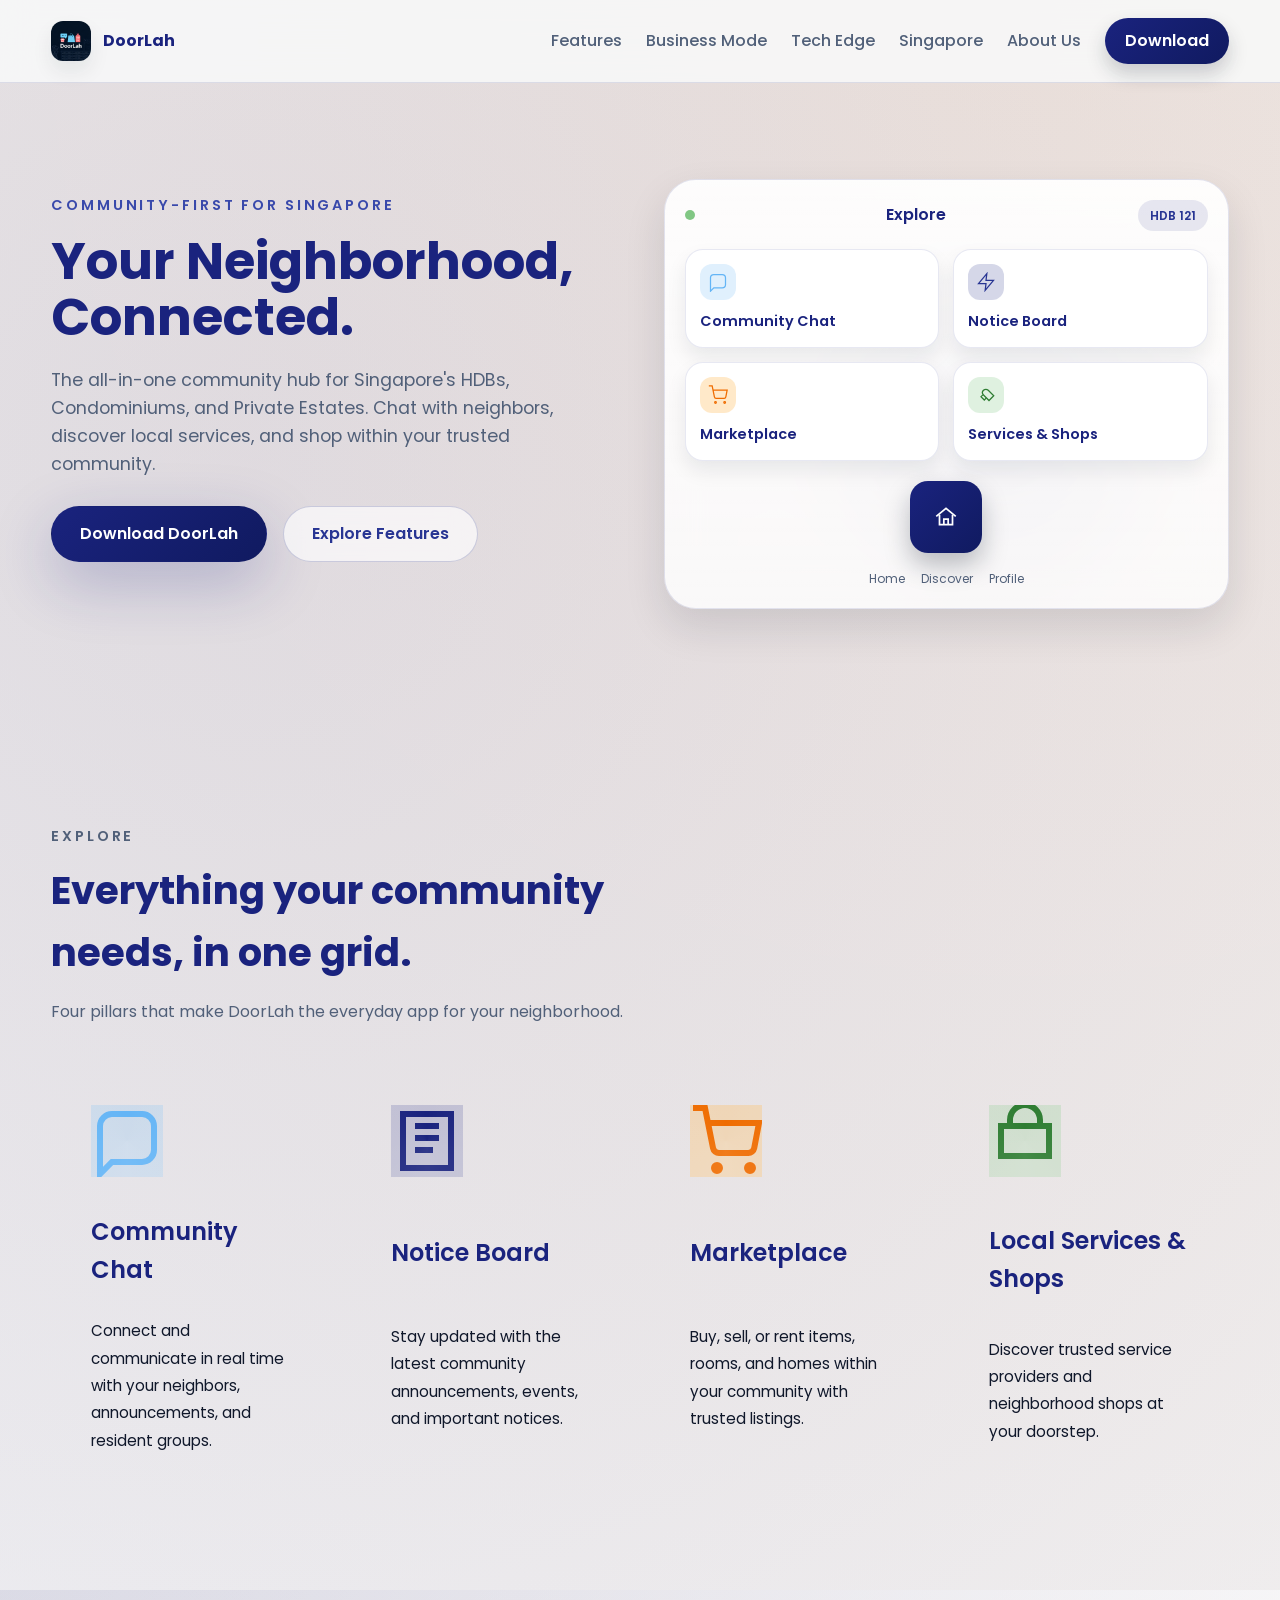
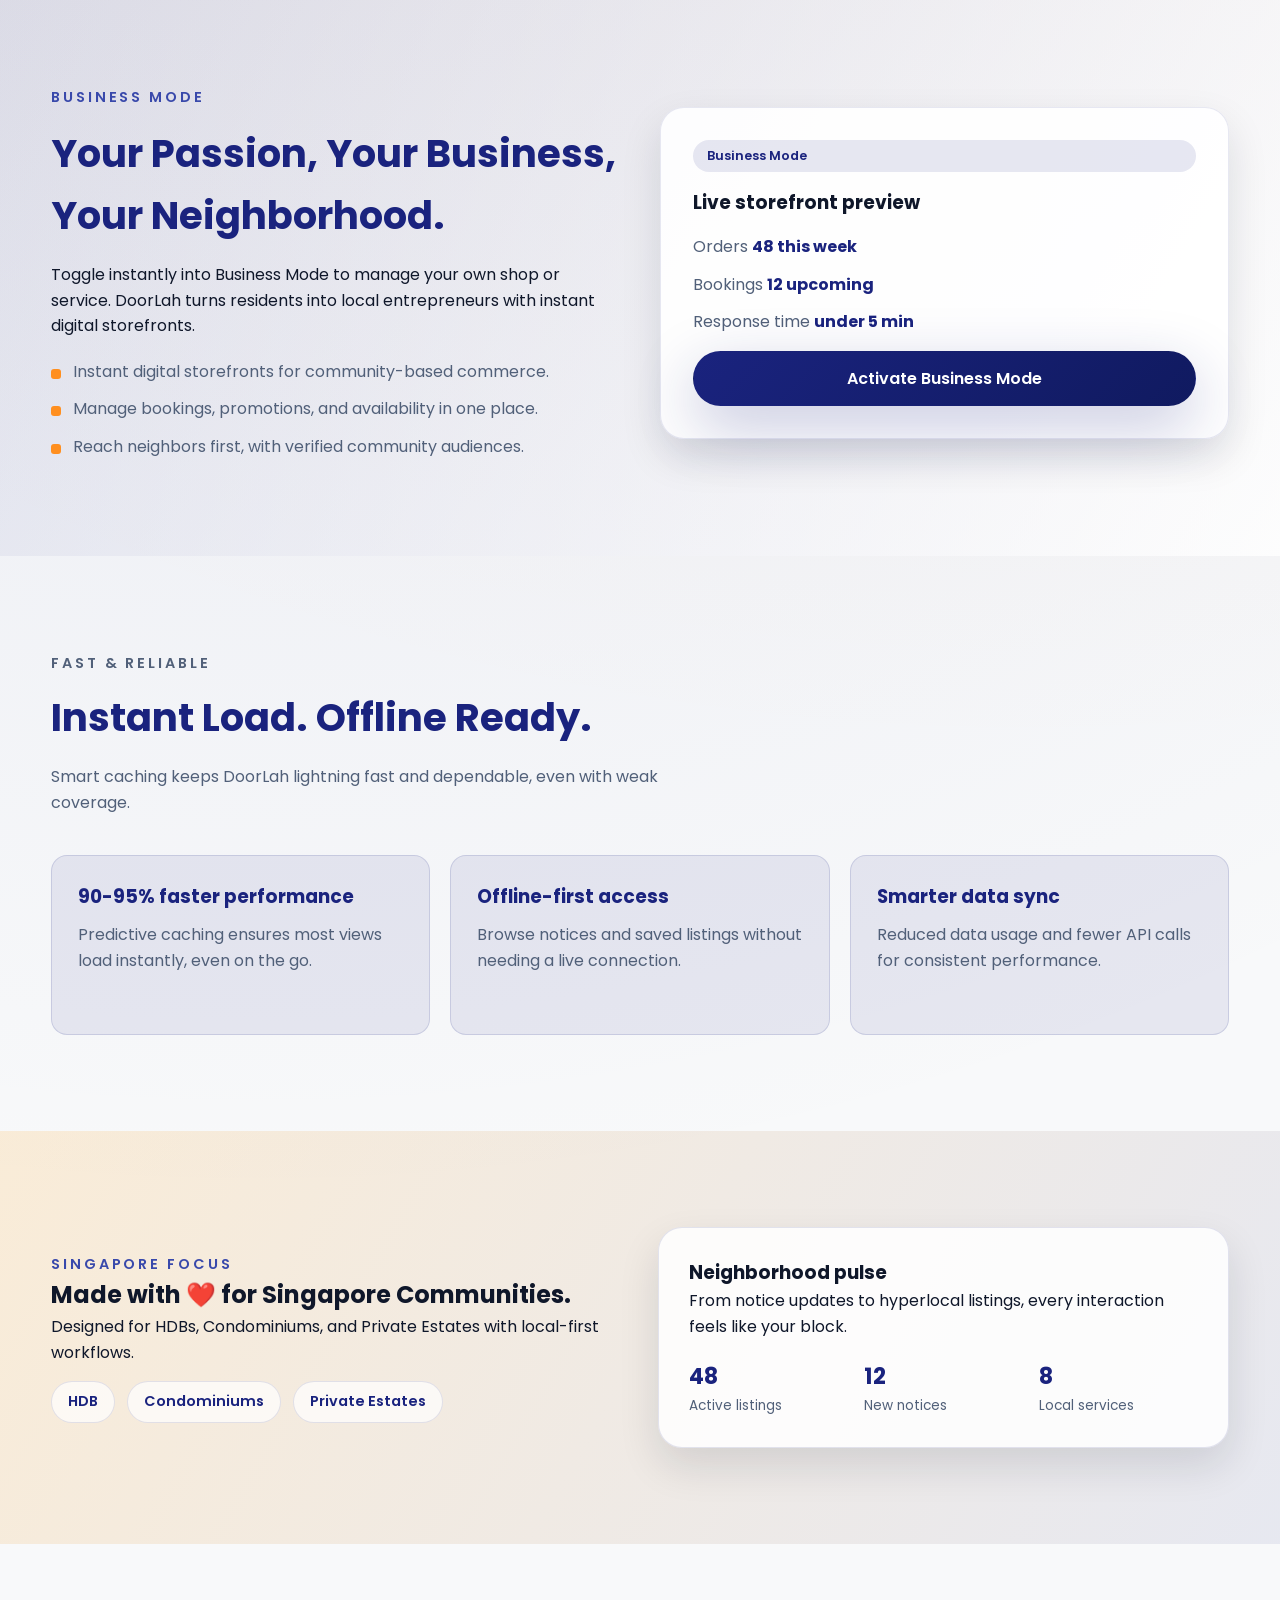
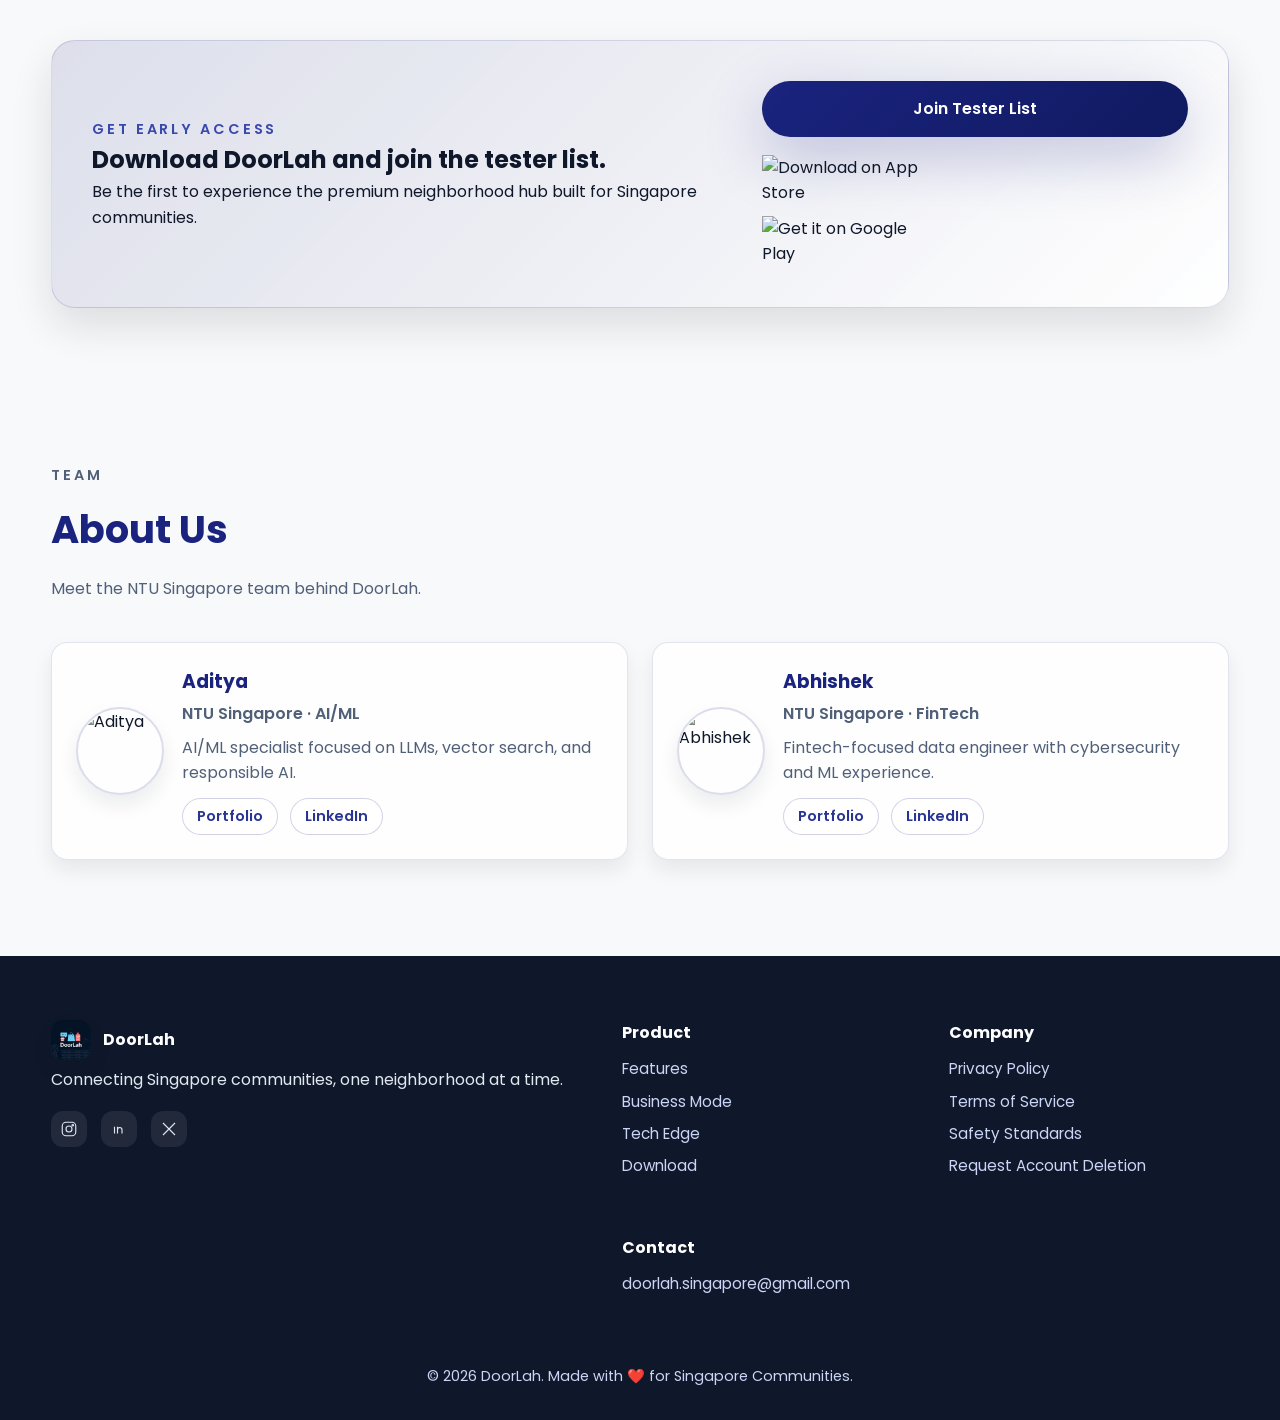
==== commit cd615248: "Add About Us section with team details and styling enhancements" ====
--- a/index.html
+++ b/index.html
@@ -24,6 +24,7 @@
                 <a href="#business">Business Mode</a>
                 <a href="#tech">Tech Edge</a>
                 <a href="#community">Singapore</a>
+                <a href="#about">About Us</a>
                 <a href="#download" class="nav-cta">Download</a>
             </nav>
             <button class="nav-toggle" aria-label="Toggle navigation" aria-expanded="false">
@@ -276,6 +277,42 @@
             </div>
         </section>
     </main>
+
+    <section id="about" class="about-section">
+        <div class="container">
+            <div class="section-heading">
+                <p class="eyebrow">Team</p>
+                <h2>About Us</h2>
+                <p>Meet the NTU Singapore team behind DoorLah.</p>
+            </div>
+            <div class="about-grid">
+                <article class="about-card">
+                    <img src="https://adigo10.github.io/dp.jpeg" alt="Aditya" class="about-avatar" loading="lazy">
+                    <div>
+                        <h3>Aditya</h3>
+                        <p class="about-role">NTU Singapore · AI/ML</p>
+                        <p>AI/ML specialist focused on LLMs, vector search, and responsible AI.</p>
+                        <div class="about-links">
+                            <a href="https://adigo10.github.io/" target="_blank" rel="noopener">Portfolio</a>
+                            <a href="https://www.linkedin.com/in/adigo10/" target="_blank" rel="noopener">LinkedIn</a>
+                        </div>
+                    </div>
+                </article>
+                <article class="about-card">
+                    <img src="https://abhisheksrivastava99.github.io/pic-deploy.jpg" alt="Abhishek" class="about-avatar" loading="lazy">
+                    <div>
+                        <h3>Abhishek</h3>
+                        <p class="about-role">NTU Singapore · FinTech</p>
+                        <p>Fintech-focused data engineer with cybersecurity and ML experience.</p>
+                        <div class="about-links">
+                            <a href="https://abhisheksrivastava99.github.io/" target="_blank" rel="noopener">Portfolio</a>
+                            <a href="https://www.linkedin.com/in/abhisheksrivastava99/" target="_blank" rel="noopener">LinkedIn</a>
+                        </div>
+                    </div>
+                </article>
+            </div>
+        </div>
+    </section>
 
     <footer class="site-footer">
         <div class="container footer-grid">
--- a/styles.css
+++ b/styles.css
@@ -645,6 +645,71 @@
     flex-wrap: wrap;
 }
 
+.about-section {
+    padding: 36px 0 96px;
+}
+
+.about-grid {
+    display: grid;
+    grid-template-columns: repeat(2, minmax(0, 1fr));
+    gap: 24px;
+}
+
+.about-card {
+    background: var(--glass-strong);
+    border-radius: var(--radius-md);
+    border: 1px solid var(--border);
+    padding: 24px;
+    box-shadow: var(--shadow-sm);
+    display: grid;
+    grid-template-columns: auto 1fr;
+    gap: 18px;
+    align-items: center;
+}
+
+.about-avatar {
+    width: 88px;
+    height: 88px;
+    border-radius: 50%;
+    object-fit: cover;
+    border: 2px solid rgba(26, 35, 126, 0.15);
+    box-shadow: var(--shadow-sm);
+}
+
+.about-card h3 {
+    color: var(--navy-900);
+    margin-bottom: 4px;
+}
+
+.about-role {
+    color: var(--muted);
+    font-weight: 600;
+    margin-bottom: 8px;
+}
+
+.about-card p {
+    color: var(--muted);
+}
+
+.about-links {
+    display: flex;
+    gap: 12px;
+    margin-top: 12px;
+    flex-wrap: wrap;
+}
+
+.about-links a {
+    display: inline-flex;
+    align-items: center;
+    padding: 6px 14px;
+    border-radius: 999px;
+    border: 1px solid rgba(26, 35, 126, 0.2);
+    background: rgba(255, 255, 255, 0.7);
+    color: var(--navy-700);
+    font-weight: 600;
+    font-size: 0.9rem;
+}
+
 .policy-code-block {
     margin: 16px 0 24px;
     background: rgba(26, 35, 126, 0.08);
@@ -810,6 +875,10 @@
 
     .tech-grid {
         grid-template-columns: repeat(2, minmax(0, 1fr));
+    }
+
+    .about-grid {
+        grid-template-columns: 1fr;
     }
 }
 
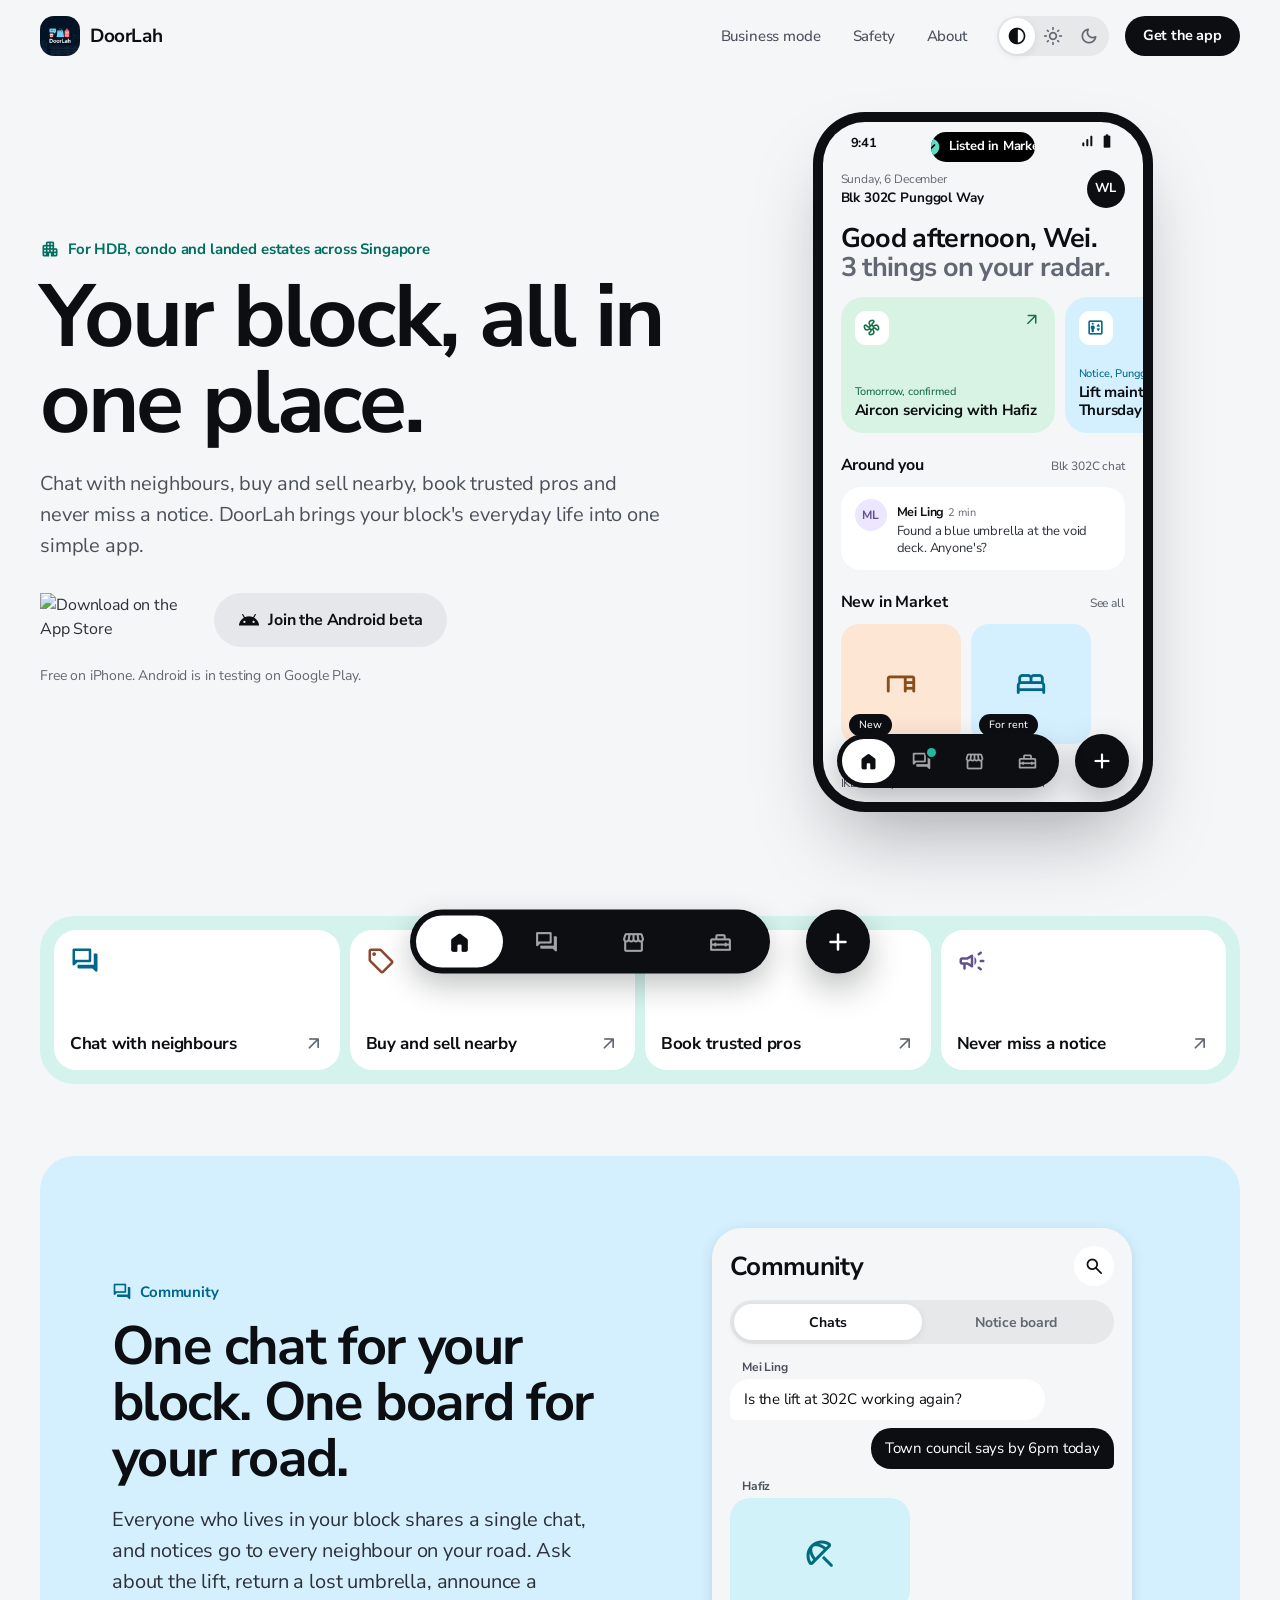
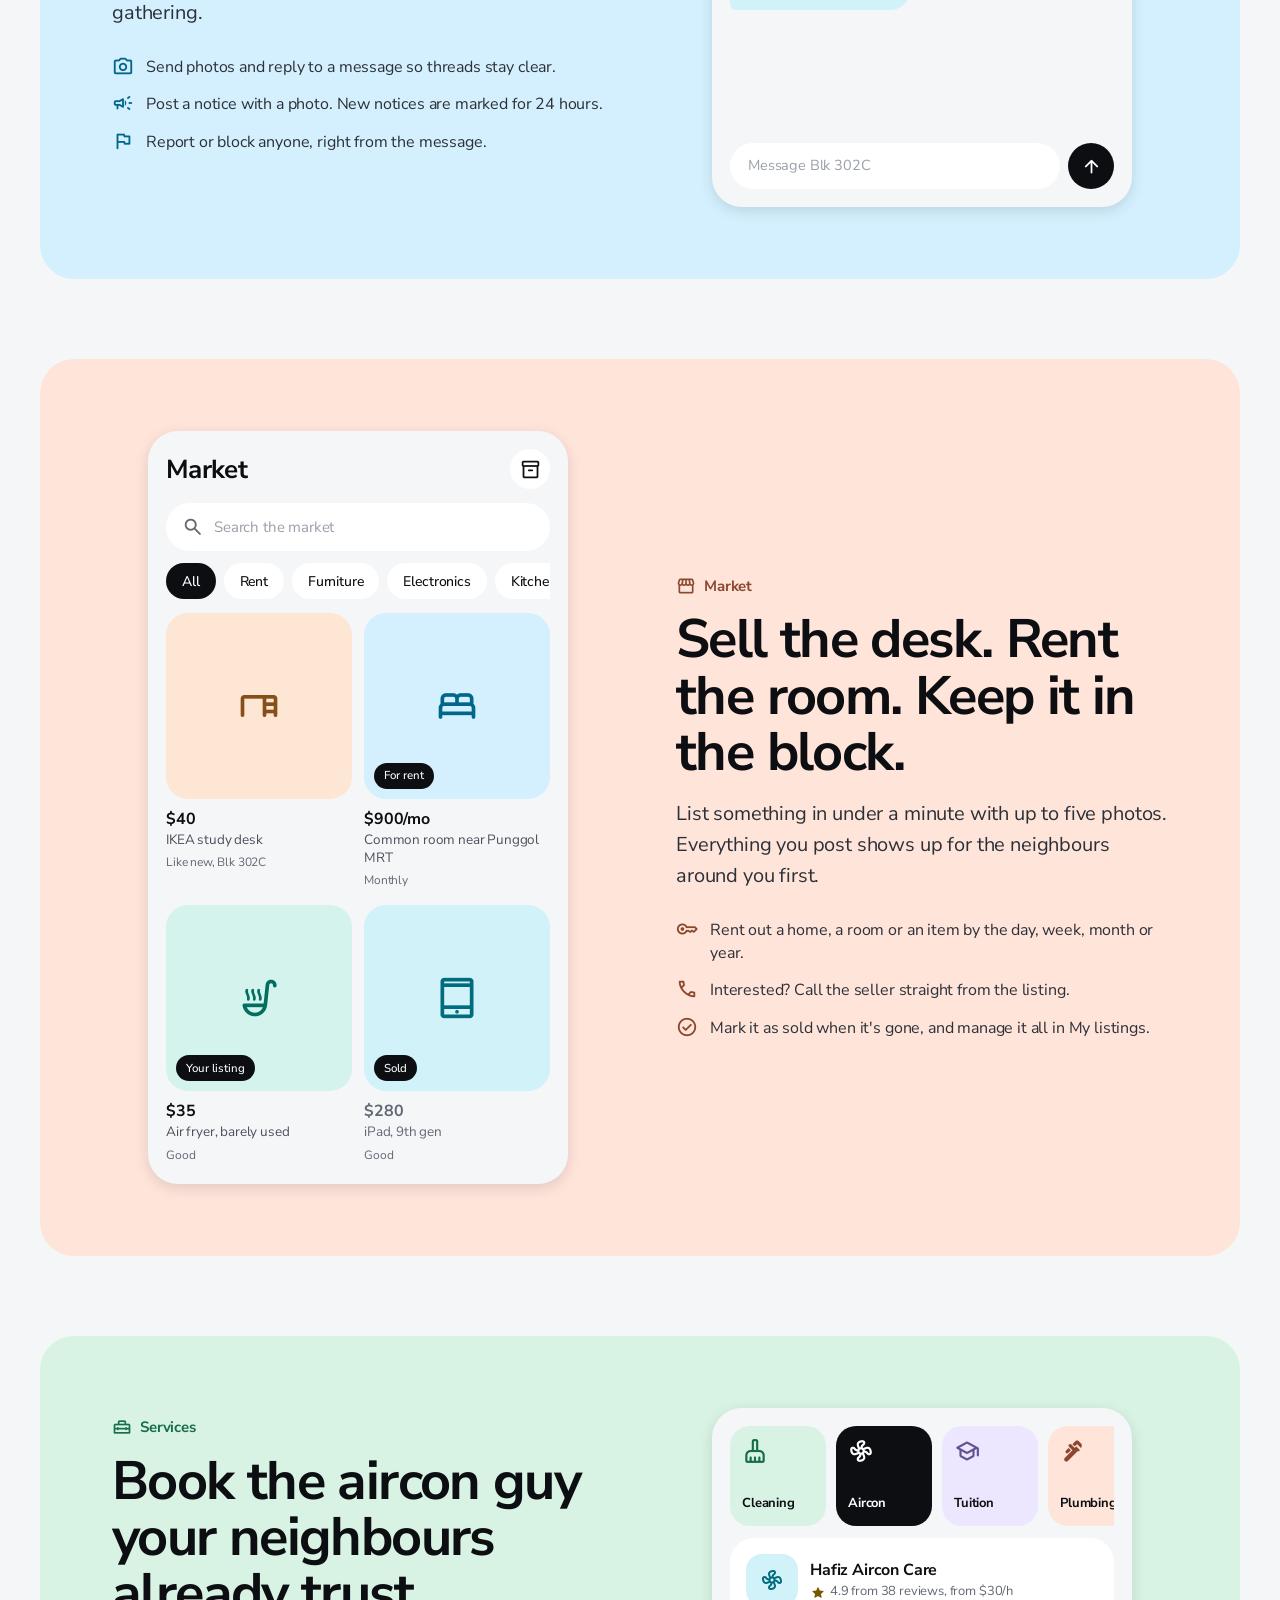
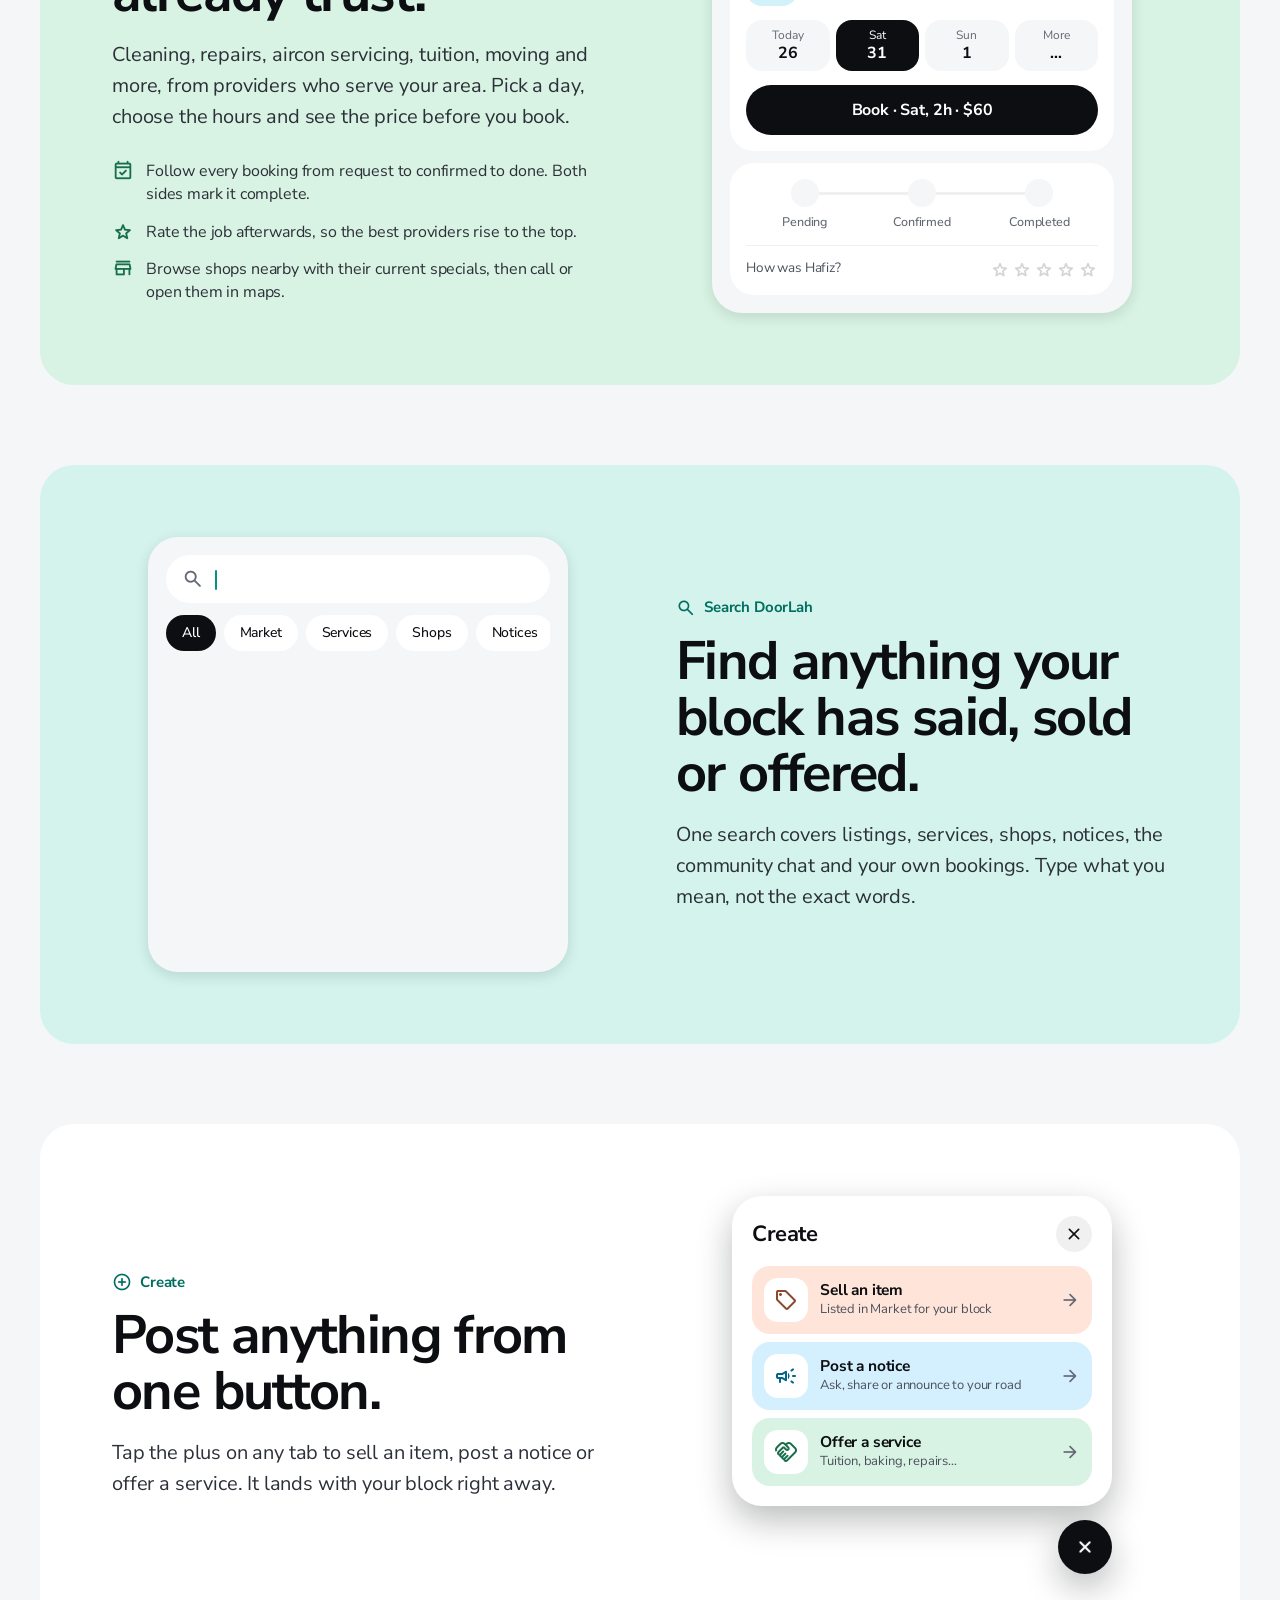
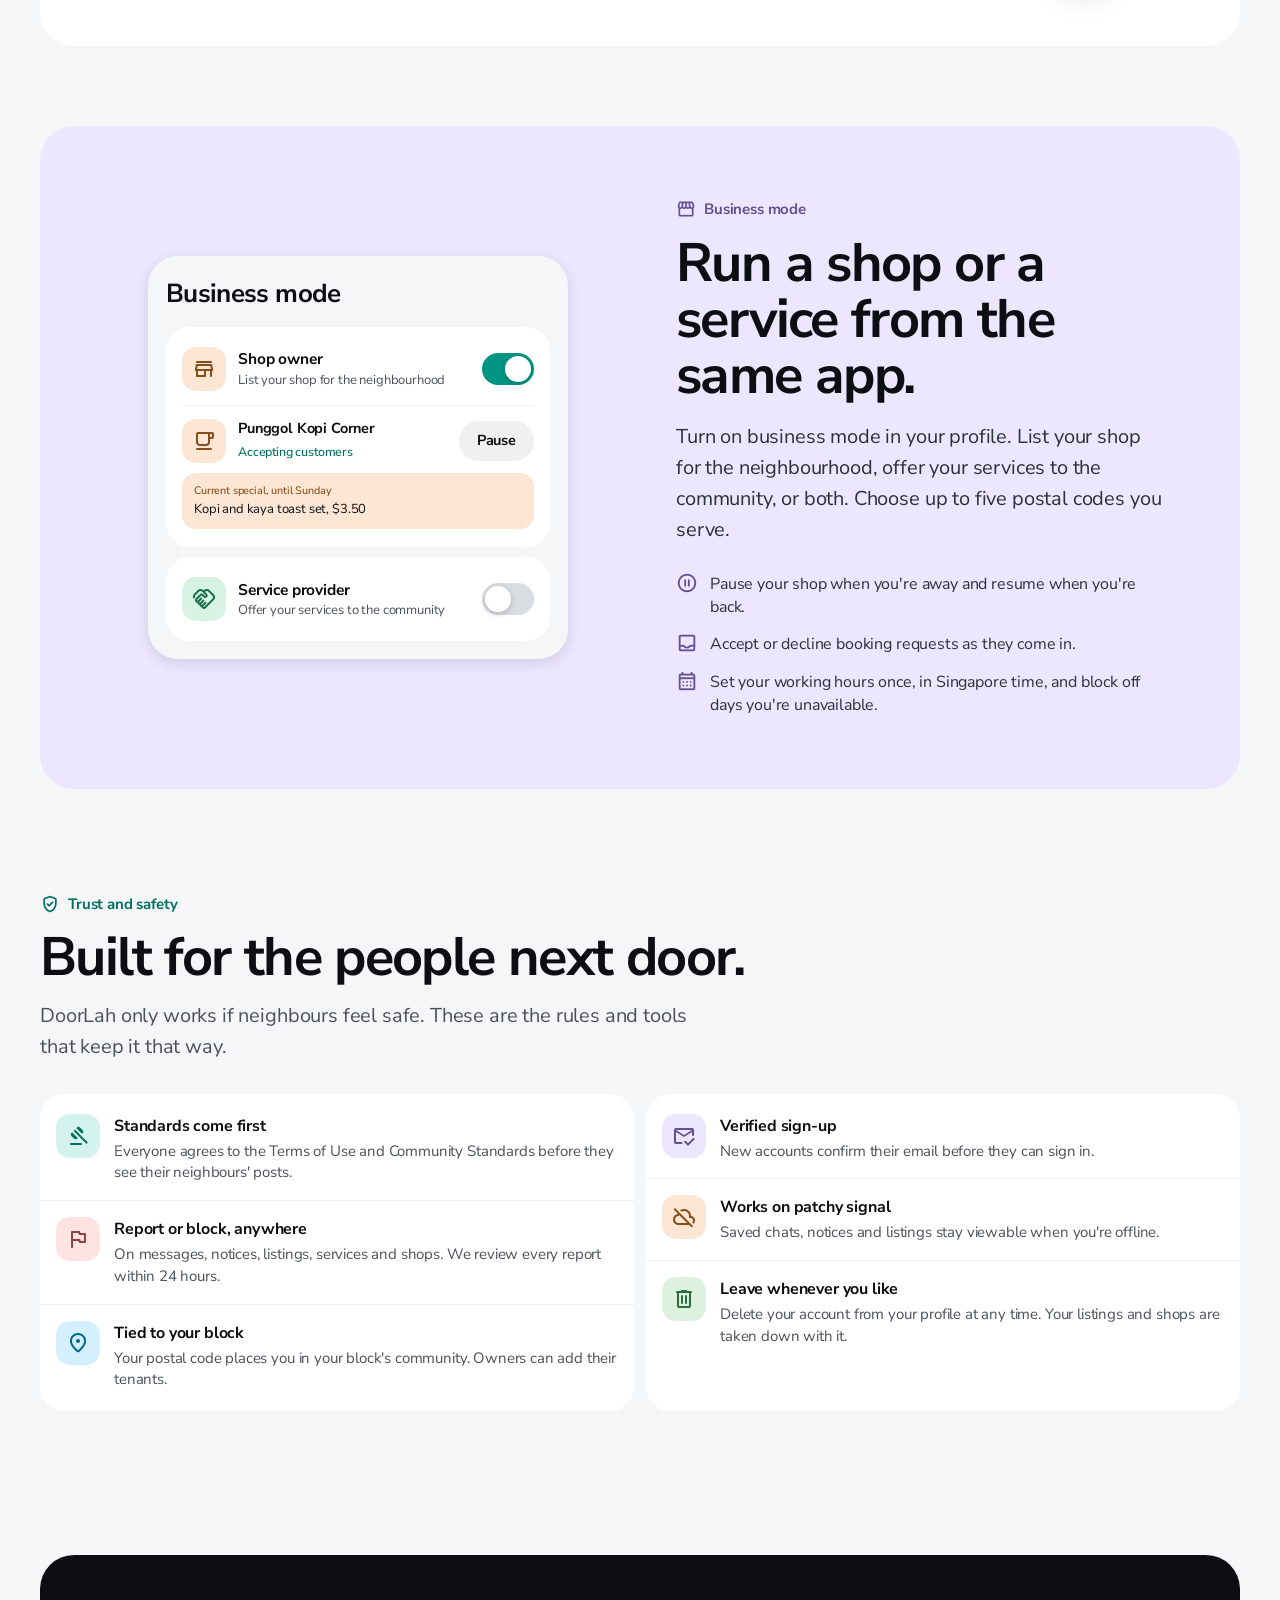
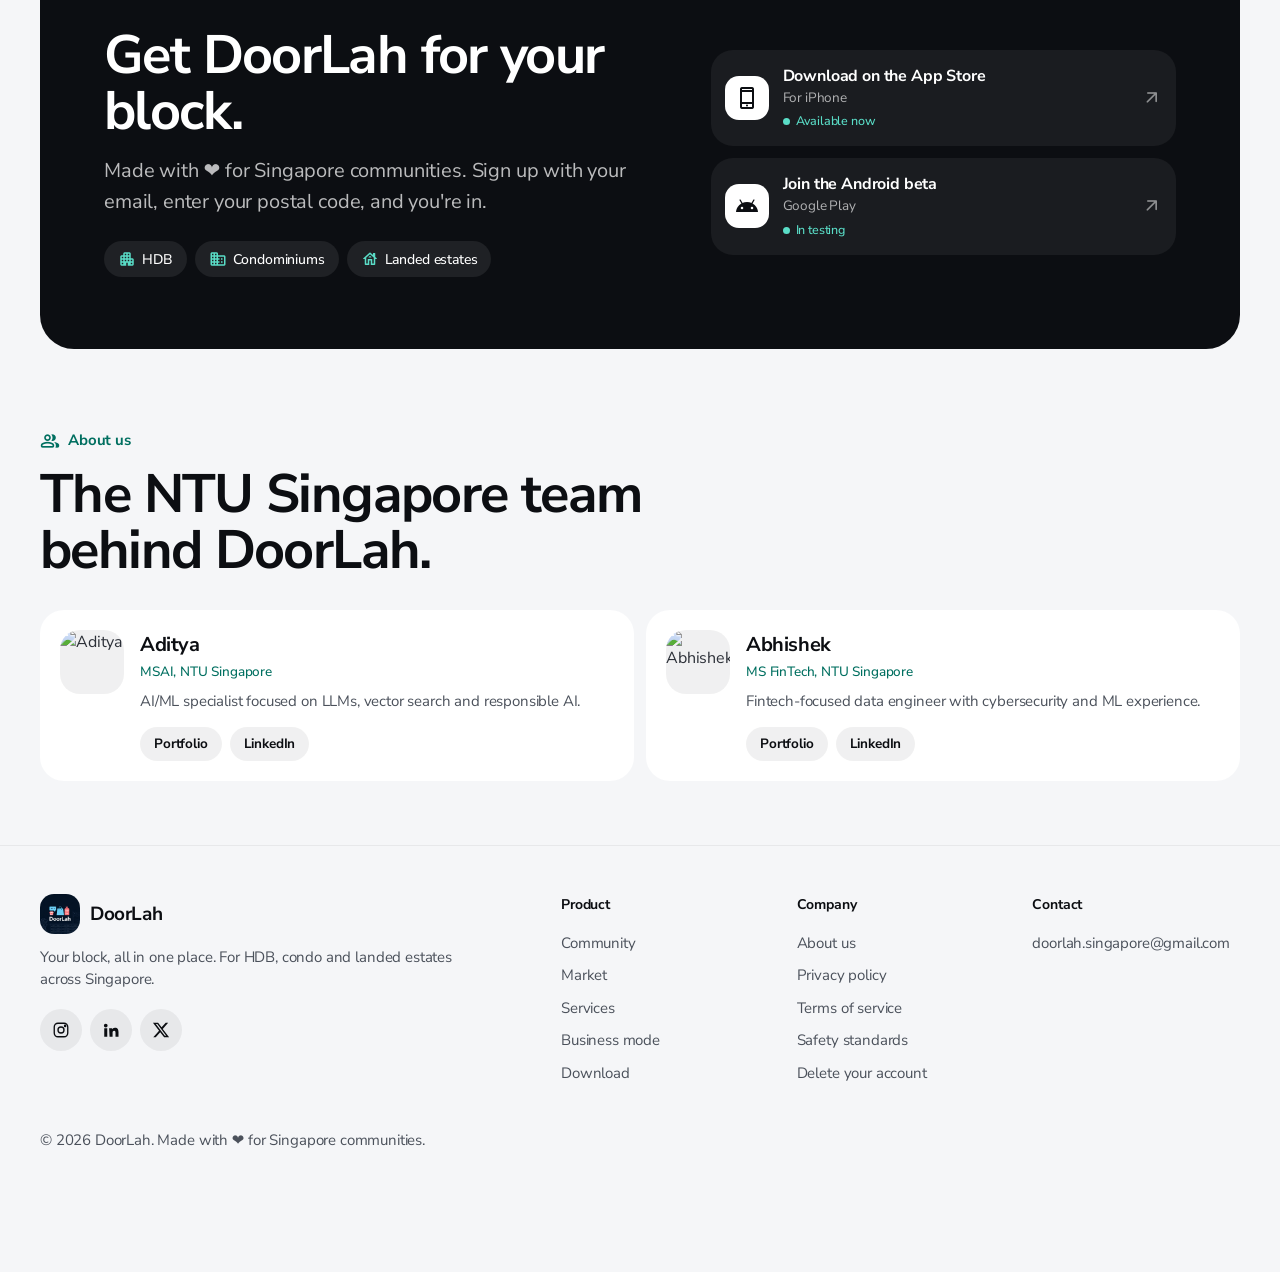
==== commit 2b6d9343: "Enhance terms of service page with improved SEO, accessibility, and updated content - Updated meta t" ====
--- a/index.html
+++ b/index.html
@@ -2,360 +2,512 @@
 <html lang="en">
 <head>
     <meta charset="UTF-8">
-    <meta name="viewport" content="width=device-width, initial-scale=1.0">
-    <meta name="description" content="DoorLah connects Singapore communities with chat, marketplace, local services, and business tools for HDBs, condos, and private estates.">
-    <meta name="keywords" content="DoorLah, Singapore, community app, HDB, condo, private estate, marketplace, local services">
-    <meta name="theme-color" content="#1A237E">
-    <title>DoorLah - Your Neighborhood, Connected</title>
-    <link rel="stylesheet" href="styles.css">
+    <meta name="viewport" content="width=device-width, initial-scale=1.0, viewport-fit=cover">
+    <title>DoorLah – Your block, all in one place</title>
+    <meta name="description" content="DoorLah is the community app for HDB, condo and landed estates across Singapore. Chat with neighbours, buy and sell nearby, book trusted pros and never miss a notice.">
+    <meta name="keywords" content="DoorLah, Singapore, community app, HDB, condo, landed estate, neighbours, marketplace, local services, notice board">
+    <link rel="canonical" href="https://www.doorlah.com/">
+    <meta name="theme-color" content="#F5F6F8" media="(prefers-color-scheme: light)">
+    <meta name="theme-color" content="#0B0C0F" media="(prefers-color-scheme: dark)">
+    <meta name="apple-itunes-app" content="app-id=6755138562">
+    <meta property="og:type" content="website">
+    <meta property="og:site_name" content="DoorLah">
+    <meta property="og:url" content="https://www.doorlah.com/">
+    <meta property="og:title" content="DoorLah – Your block, all in one place">
+    <meta property="og:description" content="Chat with neighbours, buy and sell nearby, book trusted pros and never miss a notice. For HDB, condo and landed estates across Singapore.">
+    <meta property="og:image" content="https://www.doorlah.com/images/doorlah_splash.png">
+    <meta name="twitter:card" content="summary_large_image">
+    <meta name="twitter:site" content="@door_lah">
+    <link rel="icon" href="images/doorlah_splash.png" type="image/png">
+    <link rel="apple-touch-icon" href="images/doorlah_splash.png">
+    <script>
+        (function () {
+            var t = null;
+            try { t = localStorage.getItem("doorlah-theme"); } catch (e) {}
+            if (t === "light" || t === "dark") document.documentElement.setAttribute("data-theme", t);
+        })();
+    </script>
     <link rel="preconnect" href="https://fonts.googleapis.com">
     <link rel="preconnect" href="https://fonts.gstatic.com" crossorigin>
-    <link href="https://fonts.googleapis.com/css2?family=Poppins:wght@300;400;500;600;700;800&display=swap" rel="stylesheet">
+    <link rel="stylesheet" href="https://fonts.googleapis.com/css2?family=Nunito+Sans:opsz,wght@6..12,400;6..12,500;6..12,700&display=swap">
+    <link rel="stylesheet" href="https://fonts.googleapis.com/css2?family=Material+Symbols+Rounded:opsz,wght,FILL,GRAD@20..48,400,0..1,0&icon_names=add,add_circle,android,apartment,arrow_forward,arrow_outward,arrow_upward,battery_full,beach_access,bed,calendar_month,call,campaign,celebration,chair,check,check_circle,cleaning_services,close,cloud_off,contrast,dark_mode,delete,desk,domain,elevator,event,event_available,flag,forum,gavel,group,handshake,home,home_repair_service,house,inbox,inventory_2,key,light_mode,local_cafe,location_on,mail,mark_email_read,mode_fan,pause_circle,pedal_bike,pest_control,phone_iphone,photo_camera,plumbing,school,search,sell,signal_cellular_alt,soup_kitchen,speaker,star,store,storefront,tablet_mac,verified_user,water_drop&display=block">
+    <link rel="stylesheet" href="styles.css">
 </head>
-<body>
+<body class="no-js">
+    <a class="skip-link" href="#main">Skip to content</a>
+
     <header class="site-nav">
         <div class="container nav-inner">
-            <a class="brand" href="#top">
-                <img src="images/doorlah_splash.png" alt="DoorLah Logo" class="brand-logo">
+            <a class="brand" href="#top" aria-label="DoorLah home">
+                <span class="brand-tile"><img src="images/doorlah_splash.png" alt="" width="40" height="40"></span>
                 <span>DoorLah</span>
             </a>
             <nav class="nav-links" aria-label="Primary">
-                <a href="#features">Features</a>
-                <a href="#business">Business Mode</a>
-                <a href="#tech">Tech Edge</a>
-                <a href="#community">Singapore</a>
-                <a href="#about">About Us</a>
-                <a href="#download" class="nav-cta">Download</a>
+                <a href="#business">Business mode</a>
+                <a href="#safety">Safety</a>
+                <a href="#about">About</a>
             </nav>
-            <button class="nav-toggle" aria-label="Toggle navigation" aria-expanded="false">
-                <span></span>
-                <span></span>
-                <span></span>
-            </button>
+            <div class="theme-switch" role="group" aria-label="Appearance">
+                <button type="button" data-theme-choice="system" aria-pressed="true" aria-label="Match system"><span class="ms" aria-hidden="true">contrast</span></button>
+                <button type="button" data-theme-choice="light" aria-pressed="false" aria-label="Light"><span class="ms" aria-hidden="true">light_mode</span></button>
+                <button type="button" data-theme-choice="dark" aria-pressed="false" aria-label="Dark"><span class="ms" aria-hidden="true">dark_mode</span></button>
+            </div>
+            <a class="btn ink small nav-cta" href="#download">Get the app</a>
         </div>
     </header>
 
-    <main id="top">
-        <section class="hero">
+    <main id="main">
+        <section id="top" class="hero" data-tab="0">
             <div class="container hero-grid">
                 <div class="hero-copy">
-                    <p class="eyebrow">Community-first for Singapore</p>
-                    <h1>Your Neighborhood, Connected.</h1>
-                    <p class="hero-subtitle">
-                        The all-in-one community hub for Singapore's HDBs, Condominiums, and Private Estates.
-                        Chat with neighbors, discover local services, and shop within your trusted community.
-                    </p>
-                    <div class="hero-actions">
-                        <a class="btn primary" href="#download">Download DoorLah</a>
-                        <a class="btn ghost" href="#features">Explore Features</a>
-                    </div>
-                </div>
-                <div class="hero-visual">
-                    <div class="phone">
-                        <div class="phone-header">
-                            <div class="status-dot"></div>
-                            <span>Explore</span>
-                            <div class="status-badge">HDB 121</div>
-                        </div>
-                        <div class="phone-grid">
-                            <div class="tile chat">
-                                <div class="tile-icon">
-                                    <svg viewBox="0 0 24 24" fill="none" stroke="currentColor" stroke-width="1.5">
-                                        <path d="M21 15a4 4 0 0 1-4 4H7l-4 4V7a4 4 0 0 1 4-4h10a4 4 0 0 1 4 4z"/>
-                                    </svg>
-                                </div>
-                                <span>Community Chat</span>
-                            </div>
-                            <div class="tile notice">
-                                <div class="tile-icon">
-                                    <svg viewBox="0 0 24 24" fill="none" stroke="currentColor" stroke-width="1.5">
-                                        <path d="M13 2 3 14h9l-1 8 10-12h-9z"/>
-                                    </svg>
-                                </div>
-                                <span>Notice Board</span>
-                            </div>
-                            <div class="tile market">
-                                <div class="tile-icon">
-                                    <svg viewBox="0 0 24 24" fill="none" stroke="currentColor" stroke-width="1.5">
-                                        <circle cx="9" cy="21" r="1"/>
-                                        <circle cx="20" cy="21" r="1"/>
-                                        <path d="M1 1h4l2.68 13.39a2 2 0 0 0 2 1.61h9.72a2 2 0 0 0 2-1.61L23 6H6"/>
-                                    </svg>
-                                </div>
-                                <span>Marketplace</span>
-                            </div>
-                            <div class="tile services">
-                                <div class="tile-icon">
-                                    <svg viewBox="0 0 24 24" fill="none" stroke="currentColor" stroke-width="1.5">
-                                        <path d="M14.7 6.3a4 4 0 0 0-5.7 5.7l6.6 6.6 5.7-5.7z"/>
-                                        <path d="M8.2 11.8 6 14l4 4 2.2-2.2"/>
-                                    </svg>
-                                </div>
-                                <span>Services & Shops</span>
-                            </div>
-                        </div>
-                        <div class="phone-footer">
-                            <div class="home-button large" aria-hidden="true">
-                                <svg viewBox="0 0 24 24" fill="none" stroke="currentColor" stroke-width="1.6">
-                                    <path d="M3 11.5 12 4l9 7.5"/>
-                                    <path d="M6 10v9h12v-9"/>
-                                    <path d="M10 19v-5h4v5"/>
-                                </svg>
-                            </div>
-                            <div class="footer-tabs">
-                                <span>Home</span>
-                                <span>Discover</span>
-                                <span>Profile</span>
-                            </div>
-                        </div>
-                    </div>
-                    <div class="hero-glow"></div>
-                </div>
-            </div>
-        </section>
-
-        <section id="features" class="explore">
-            <div class="container">
-                <div class="section-heading">
-                    <p class="eyebrow">Explore</p>
-                    <h2>Everything your community needs, in one grid.</h2>
-                    <p>Four pillars that make DoorLah the everyday app for your neighborhood.</p>
-                </div>
-                <div class="feature-grid">
-                    <article class="feature-card chat reveal">
-                        <div class="feature-icon">
-                            <svg viewBox="0 0 24 24" fill="none" stroke="currentColor" stroke-width="1.5">
-                                <path d="M21 15a4 4 0 0 1-4 4H7l-4 4V7a4 4 0 0 1 4-4h10a4 4 0 0 1 4 4z"/>
-                            </svg>
-                        </div>
-                        <h3>Community Chat</h3>
-                        <p>Connect and communicate in real time with your neighbors, announcements, and resident groups.</p>
+                    <p class="kicker enter" style="--i:0"><span class="ms" aria-hidden="true">apartment</span>For HDB, condo and landed estates across Singapore</p>
+                    <h1 class="display enter" style="--i:1">Your block, all in one place.</h1>
+                    <p class="lede enter" style="--i:2">Chat with neighbours, buy and sell nearby, book trusted pros and never miss a notice. DoorLah brings your block's everyday life into one simple app.</p>
+                    <div class="hero-actions enter" style="--i:3">
+                        <a class="store-badge" href="https://apps.apple.com/in/app/doorlah/id6755138562" target="_blank" rel="noopener">
+                            <img src="https://upload.wikimedia.org/wikipedia/commons/3/3c/Download_on_the_App_Store_Badge.svg" alt="Download on the App Store" width="162" height="54">
+                        </a>
+                        <a class="btn soft" href="https://forms.gle/DwSXCWDer9uvjH8x7" target="_blank" rel="noopener"><span class="ms" aria-hidden="true">android</span>Join the Android beta</a>
+                    </div>
+                    <p class="hero-note enter" style="--i:4">Free on iPhone. Android is in testing on Google Play.</p>
+                </div>
+
+                <div class="hero-visual enter" style="--i:2" aria-hidden="true">
+                    <div class="device">
+                        <div class="device-screen">
+                            <div class="device-island" data-island><span class="ms fill">check_circle</span><span>Listed in Market</span></div>
+                            <div class="device-status">
+                                <span>9:41</span>
+                                <span><span class="ms fill">signal_cellular_alt</span> <span class="ms fill">battery_full</span></span>
+                            </div>
+                            <div class="app-scroll">
+                                <div class="app-header">
+                                    <div>
+                                        <p class="app-date" data-today-date>Monday, 26 October</p>
+                                        <p class="app-block">Blk 302C Punggol Way</p>
+                                    </div>
+                                    <span class="app-avatar">WL</span>
+                                </div>
+                                <p class="app-greeting"><span data-greeting>Good evening, Wei.</span><span class="sub">3 things on your radar.</span></p>
+
+                                <div class="today-track" data-today>
+                                    <div class="today-card hue-160">
+                                        <div class="top"><span class="icon-tile"><span class="ms">mode_fan</span></span><span class="ms">arrow_outward</span></div>
+                                        <div><p class="eyebrow">Tomorrow, confirmed</p><strong>Aircon servicing with Hafiz</strong></div>
+                                    </div>
+                                    <div class="today-card hue-230">
+                                        <div class="top"><span class="icon-tile"><span class="ms">elevator</span></span><span class="ms">arrow_outward</span></div>
+                                        <div><p class="eyebrow">Notice, Punggol Way</p><strong>Lift maintenance on Thursday</strong></div>
+                                    </div>
+                                    <div class="today-card hue-80">
+                                        <div class="top"><span class="icon-tile"><span class="ms">celebration</span></span><span class="ms">arrow_outward</span></div>
+                                        <div><p class="eyebrow">Saturday</p><strong>Deepavali gathering at the void deck</strong></div>
+                                    </div>
+                                </div>
+
+                                <p class="app-section">Around you <small>Blk 302C chat</small></p>
+                                <div class="mini-list">
+                                    <span class="avatar hue-295">ML</span>
+                                    <div><b>Mei Ling</b><small>2 min</small><p>Found a blue umbrella at the void deck. Anyone's?</p></div>
+                                </div>
+
+                                <p class="app-section">New in Market <small>See all</small></p>
+                                <div class="market-row">
+                                    <div class="market-mini hue-60"><div class="thumb"><span class="ms">desk</span><span class="pill-tag">New</span></div><b>$40</b><small>IKEA study desk</small></div>
+                                    <div class="market-mini hue-230"><div class="thumb"><span class="ms">bed</span><span class="pill-tag">For rent</span></div><b>$900/mo</b><small>Common room</small></div>
+                                </div>
+                            </div>
+                            <div class="device-dock">
+                                <div class="nav-pill">
+                                    <div class="nav-pill-indicator"></div>
+                                    <span class="is-active"><span class="ms">home</span></span>
+                                    <span><span class="ms">forum</span><i class="badge"></i></span>
+                                    <span><span class="ms">storefront</span></span>
+                                    <span><span class="ms">home_repair_service</span></span>
+                                </div>
+                                <span class="device-fab"><span class="ms">add</span></span>
+                            </div>
+                        </div>
+                    </div>
+                </div>
+            </div>
+        </section>
+
+        <section class="pillars" data-tab="0" aria-label="What you can do">
+            <div class="container">
+                <div class="pillar-card hue-180 reveal">
+                    <div class="pillar-grid">
+                        <a class="pillar hue-230" href="#community"><span class="ms">forum</span><span class="go"><strong>Chat with neighbours</strong><span class="ms" aria-hidden="true">arrow_outward</span></span></a>
+                        <a class="pillar hue-40" href="#market"><span class="ms">sell</span><span class="go"><strong>Buy and sell nearby</strong><span class="ms" aria-hidden="true">arrow_outward</span></span></a>
+                        <a class="pillar hue-160" href="#services"><span class="ms">home_repair_service</span><span class="go"><strong>Book trusted pros</strong><span class="ms" aria-hidden="true">arrow_outward</span></span></a>
+                        <a class="pillar hue-295" href="#community"><span class="ms">campaign</span><span class="go"><strong>Never miss a notice</strong><span class="ms" aria-hidden="true">arrow_outward</span></span></a>
+                    </div>
+                </div>
+            </div>
+        </section>
+
+        <section id="community" class="feature" data-tab="1">
+            <div class="container">
+                <div class="panel hue-230">
+                    <div class="panel-copy reveal">
+                        <p class="kicker"><span class="ms" aria-hidden="true">forum</span>Community</p>
+                        <h2 class="title">One chat for your block. One board for your road.</h2>
+                        <p class="lede">Everyone who lives in your block shares a single chat, and notices go to every neighbour on your road. Ask about the lift, return a lost umbrella, announce a gathering.</p>
+                        <ul class="points">
+                            <li><span class="ms" aria-hidden="true">photo_camera</span><span>Send photos and reply to a message so threads stay clear.</span></li>
+                            <li><span class="ms" aria-hidden="true">campaign</span><span>Post a notice with a photo. New notices are marked for 24 hours.</span></li>
+                            <li><span class="ms" aria-hidden="true">flag</span><span>Report or block anyone, right from the message.</span></li>
+                        </ul>
+                    </div>
+                    <div class="screen reveal" style="--i:1" data-community>
+                        <div class="screen-title"><h3>Community</h3><span class="round-btn" aria-hidden="true"><span class="ms">search</span></span></div>
+                        <div class="segmented" role="tablist" aria-label="Community view" data-active="0">
+                            <span class="segmented-indicator" aria-hidden="true"></span>
+                            <button type="button" role="tab" aria-selected="true" aria-controls="pane-chats" id="tab-chats">Chats</button>
+                            <button type="button" role="tab" aria-selected="false" aria-controls="pane-notices" id="tab-notices" tabindex="-1">Notice board</button>
+                        </div>
+                        <div class="pane-stack">
+                            <div class="pane from-left" id="pane-chats" role="tabpanel" aria-labelledby="tab-chats">
+                                <div class="thread is-waiting" data-thread>
+                                    <div class="bubble-group"><span class="bubble-name">Mei Ling</span><span class="bubble">Is the lift at 302C working again?</span></div>
+                                    <div class="bubble-group mine"><span class="bubble">Town council says by 6pm today</span></div>
+                                    <div class="bubble-group hue-210"><span class="bubble-name">Hafiz</span><span class="bubble-photo" role="img" aria-label="Photo of an umbrella"><span class="ms">beach_access</span></span></div>
+                                    <div class="bubble-group"><span class="bubble">Found this at the void deck. Blue with white dots.</span></div>
+                                    <div class="bubble-group mine"><span class="bubble">That's my mum's! Coming down now 🙏</span></div>
+                                </div>
+                                <div class="composer" aria-hidden="true"><span>Message Blk 302C</span><span class="send"><span class="ms fill">arrow_upward</span></span></div>
+                            </div>
+                            <div class="pane" id="pane-notices" role="tabpanel" aria-labelledby="tab-notices" hidden>
+                                <p class="notice-road">To neighbours on Punggol Way</p>
+                                <div class="notice">
+                                    <span class="icon-tile hue-230"><span class="ms">elevator</span></span>
+                                    <div><strong>Lift maintenance, Blk 302C</strong><small>Thursday, 10am to 2pm</small></div>
+                                    <span class="new-dot" aria-label="New"></span>
+                                </div>
+                                <div class="notice">
+                                    <span class="icon-tile hue-200"><span class="ms">water_drop</span></span>
+                                    <div><strong>Water supply interruption</strong><small>Saturday morning, all units</small></div>
+                                    <span class="new-dot" aria-label="New"></span>
+                                </div>
+                                <div class="notice">
+                                    <span class="icon-tile hue-80"><span class="ms">celebration</span></span>
+                                    <div><strong>Deepavali gathering at the void deck</strong><small>Posted by Priya</small></div>
+                                </div>
+                                <div class="notice">
+                                    <span class="icon-tile hue-150"><span class="ms">pest_control</span></span>
+                                    <div><strong>Fogging around the carpark</strong><small>Next Tuesday</small></div>
+                                </div>
+                            </div>
+                        </div>
+                    </div>
+                </div>
+            </div>
+        </section>
+
+        <section id="market" class="feature" data-tab="2">
+            <div class="container">
+                <div class="panel hue-40 flip">
+                    <div class="panel-copy reveal">
+                        <p class="kicker"><span class="ms" aria-hidden="true">storefront</span>Market</p>
+                        <h2 class="title">Sell the desk. Rent the room. Keep it in the block.</h2>
+                        <p class="lede">List something in under a minute with up to five photos. Everything you post shows up for the neighbours around you first.</p>
+                        <ul class="points">
+                            <li><span class="ms" aria-hidden="true">key</span><span>Rent out a home, a room or an item by the day, week, month or year.</span></li>
+                            <li><span class="ms" aria-hidden="true">call</span><span>Interested? Call the seller straight from the listing.</span></li>
+                            <li><span class="ms" aria-hidden="true">check_circle</span><span>Mark it as sold when it's gone, and manage it all in My listings.</span></li>
+                        </ul>
+                    </div>
+                    <div class="screen reveal" style="--i:1" data-market>
+                        <div class="screen-title"><h3>Market</h3><span class="round-btn" aria-hidden="true"><span class="ms">inventory_2</span></span></div>
+                        <div class="search-pill" aria-hidden="true"><span class="ms">search</span>Search the market</div>
+                        <div class="chip-row" role="group" aria-label="Filter listings by category" data-spaced>
+                            <button type="button" class="chip" aria-pressed="true" data-filter="all">All</button>
+                            <button type="button" class="chip" aria-pressed="false" data-filter="rent">Rent</button>
+                            <button type="button" class="chip" aria-pressed="false" data-filter="furniture">Furniture</button>
+                            <button type="button" class="chip" aria-pressed="false" data-filter="electronics">Electronics</button>
+                            <button type="button" class="chip" aria-pressed="false" data-filter="kitchen">Kitchen</button>
+                        </div>
+                        <div class="market-grid" aria-live="polite">
+                            <div class="listing hue-60" data-cat="furniture"><div class="thumb"><span class="ms" aria-hidden="true">desk</span></div><b>$40</b><span>IKEA study desk</span><small>Like new, Blk 302C</small></div>
+                            <div class="listing hue-230" data-cat="rent"><div class="thumb"><span class="ms" aria-hidden="true">bed</span><span class="pill-tag">For rent</span></div><b>$900/mo</b><span>Common room near Punggol MRT</span><small>Monthly</small></div>
+                            <div class="listing hue-180" data-cat="kitchen"><div class="thumb"><span class="ms" aria-hidden="true">soup_kitchen</span><span class="pill-tag">Your listing</span></div><b>$35</b><span>Air fryer, barely used</span><small>Good</small></div>
+                            <div class="listing hue-210 is-sold" data-cat="electronics"><div class="thumb"><span class="ms" aria-hidden="true">tablet_mac</span><span class="pill-tag">Sold</span></div><b>$280</b><span>iPad, 9th gen</span><small>Good</small></div>
+                            <div class="listing hue-230 is-hidden" data-cat="rent"><div class="thumb"><span class="ms" aria-hidden="true">pedal_bike</span><span class="pill-tag">For rent</span></div><b>$8/day</b><span>Foldable bicycle</span><small>Daily</small></div>
+                            <div class="listing hue-210 is-hidden" data-cat="electronics"><div class="thumb"><span class="ms" aria-hidden="true">speaker</span></div><b>$60</b><span>Bluetooth speaker</span><small>Like new</small></div>
+                            <div class="listing hue-60 is-hidden" data-cat="furniture"><div class="thumb"><span class="ms" aria-hidden="true">chair</span></div><b>$25</b><span>Rattan armchair</span><small>Fair</small></div>
+                        </div>
+                    </div>
+                </div>
+            </div>
+        </section>
+
+        <section id="services" class="feature" data-tab="3">
+            <div class="container">
+                <div class="panel hue-160">
+                    <div class="panel-copy reveal">
+                        <p class="kicker"><span class="ms" aria-hidden="true">home_repair_service</span>Services</p>
+                        <h2 class="title">Book the aircon guy your neighbours already trust.</h2>
+                        <p class="lede">Cleaning, repairs, aircon servicing, tuition, moving and more, from providers who serve your area. Pick a day, choose the hours and see the price before you book.</p>
+                        <ul class="points">
+                            <li><span class="ms" aria-hidden="true">event_available</span><span>Follow every booking from request to confirmed to done. Both sides mark it complete.</span></li>
+                            <li><span class="ms" aria-hidden="true">star</span><span>Rate the job afterwards, so the best providers rise to the top.</span></li>
+                            <li><span class="ms" aria-hidden="true">store</span><span>Browse shops nearby with their current specials, then call or open them in maps.</span></li>
+                        </ul>
+                    </div>
+                    <div class="screen reveal" style="--i:1" data-services aria-hidden="true">
+                        <div class="cat-strip">
+                            <div class="cat-card hue-160"><span class="ms">cleaning_services</span><b>Cleaning</b></div>
+                            <div class="cat-card hue-210 is-on"><span class="ms">mode_fan</span><b>Aircon</b></div>
+                            <div class="cat-card hue-295"><span class="ms">school</span><b>Tuition</b></div>
+                            <div class="cat-card hue-40"><span class="ms">plumbing</span><b>Plumbing</b></div>
+                        </div>
+                        <div class="provider">
+                            <div class="provider-head">
+                                <span class="icon-tile hue-210"><span class="ms">mode_fan</span></span>
+                                <div><strong>Hafiz Aircon Care</strong><small><span class="ms">star</span>4.9 from 38 reviews, from $30/h</small></div>
+                            </div>
+                            <div class="day-strip">
+                                <span class="day">Today<b>26</b></span>
+                                <span class="day is-on">Sat<b>31</b></span>
+                                <span class="day">Sun<b>1</b></span>
+                                <span class="day">More<b>…</b></span>
+                            </div>
+                            <span class="btn ink book-btn">Book · Sat, 2h · $60</span>
+                        </div>
+                        <div class="status-track">
+                            <div class="status-steps" style="--progress:0" data-steps>
+                                <span class="status-fill"></span>
+                                <span class="status-step"><i><span class="ms">check</span></i>Pending</span>
+                                <span class="status-step"><i><span class="ms">check</span></i>Confirmed</span>
+                                <span class="status-step"><i><span class="ms">check</span></i>Completed</span>
+                            </div>
+                            <div class="rating-line"><span>How was Hafiz?</span><span class="stars" data-stars><span class="ms">star</span><span class="ms">star</span><span class="ms">star</span><span class="ms">star</span><span class="ms">star</span></span></div>
+                        </div>
+                    </div>
+                </div>
+            </div>
+        </section>
+
+        <section id="search" class="feature" data-tab="-1">
+            <div class="container">
+                <div class="panel hue-180 flip">
+                    <div class="panel-copy reveal">
+                        <p class="kicker"><span class="ms" aria-hidden="true">search</span>Search DoorLah</p>
+                        <h2 class="title">Find anything your block has said, sold or offered.</h2>
+                        <p class="lede">One search covers listings, services, shops, notices, the community chat and your own bookings. Type what you mean, not the exact words.</p>
+                    </div>
+                    <div class="screen reveal" style="--i:1" data-search aria-hidden="true">
+                        <div class="search-pill"><span class="ms">search</span><span><span class="typed" data-typed></span><span class="caret"></span></span></div>
+                        <div class="chip-row" data-spaced>
+                            <span class="chip is-on">All</span><span class="chip">Market</span><span class="chip">Services</span><span class="chip">Shops</span><span class="chip">Notices</span><span class="chip">Chat</span><span class="chip">Bookings</span>
+                        </div>
+                        <div class="search-results is-waiting" data-results>
+                            <div class="result"><span class="icon-tile hue-160"><span class="ms">home_repair_service</span></span><div><strong>Hafiz Aircon Care</strong><small>Service, from $30/h</small></div></div>
+                            <div class="result"><span class="icon-tile hue-295"><span class="ms">event</span></span><div><strong>Aircon servicing, Sat 31 Oct</strong><small>Your booking, confirmed</small></div></div>
+                            <div class="result"><span class="icon-tile hue-230"><span class="ms">forum</span></span><div><strong>"Who did your aircon? Mine is dripping"</strong><small>Chat, Blk 302C</small></div></div>
+                            <div class="result"><span class="icon-tile hue-40"><span class="ms">sell</span></span><div><strong>Daikin aircon remote</strong><small>Market, $15</small></div></div>
+                        </div>
+                    </div>
+                </div>
+            </div>
+        </section>
+
+        <section id="create" class="feature" data-tab="-1">
+            <div class="container">
+                <div class="panel plain">
+                    <div class="panel-copy reveal">
+                        <p class="kicker"><span class="ms" aria-hidden="true">add_circle</span>Create</p>
+                        <h2 class="title">Post anything from one button.</h2>
+                        <p class="lede">Tap the plus on any tab to sell an item, post a notice or offer a service. It lands with your block right away.</p>
+                    </div>
+                    <div class="reveal" style="--i:1" aria-hidden="true">
+                        <div class="create-demo is-waiting" data-create>
+                            <div class="create-head"><h2>Create</h2><span class="close-btn"><span class="ms">close</span></span></div>
+                            <div class="create-rows">
+                                <div class="create-row hue-40"><span class="icon-tile"><span class="ms">sell</span></span><span><strong>Sell an item</strong><small>Listed in Market for your block</small></span><span class="ms">arrow_forward</span></div>
+                                <div class="create-row hue-230"><span class="icon-tile"><span class="ms">campaign</span></span><span><strong>Post a notice</strong><small>Ask, share or announce to your road</small></span><span class="ms">arrow_forward</span></div>
+                                <div class="create-row hue-160"><span class="icon-tile"><span class="ms">handshake</span></span><span><strong>Offer a service</strong><small>Tuition, baking, repairs…</small></span><span class="ms">arrow_forward</span></div>
+                            </div>
+                        </div>
+                        <div class="create-anchor"><span class="device-fab"><span class="ms">add</span></span></div>
+                    </div>
+                </div>
+            </div>
+        </section>
+
+        <section id="business" class="feature" data-tab="3">
+            <div class="container">
+                <div class="panel hue-295 flip">
+                    <div class="panel-copy reveal">
+                        <p class="kicker"><span class="ms" aria-hidden="true">storefront</span>Business mode</p>
+                        <h2 class="title">Run a shop or a service from the same app.</h2>
+                        <p class="lede">Turn on business mode in your profile. List your shop for the neighbourhood, offer your services to the community, or both. Choose up to five postal codes you serve.</p>
+                        <ul class="points">
+                            <li><span class="ms" aria-hidden="true">pause_circle</span><span>Pause your shop when you're away and resume when you're back.</span></li>
+                            <li><span class="ms" aria-hidden="true">inbox</span><span>Accept or decline booking requests as they come in.</span></li>
+                            <li><span class="ms" aria-hidden="true">calendar_month</span><span>Set your working hours once, in Singapore time, and block off days you're unavailable.</span></li>
+                        </ul>
+                    </div>
+                    <div class="screen reveal" style="--i:1" data-business>
+                        <div class="screen-title"><h3>Business mode</h3></div>
+                        <div class="biz">
+                            <div class="biz-card">
+                                <button type="button" class="biz-switch" role="switch" aria-checked="false" data-biz="shop" aria-controls="biz-shop">
+                                    <span class="icon-tile hue-60"><span class="ms" aria-hidden="true">store</span></span>
+                                    <span><strong>Shop owner</strong><small>List your shop for the neighbourhood</small></span>
+                                    <span class="toggle" aria-hidden="true"></span>
+                                </button>
+                                <div class="biz-detail" id="biz-shop"><div><div class="biz-inner">
+                                    <div class="biz-shop"><span class="icon-tile hue-60"><span class="ms" aria-hidden="true">local_cafe</span></span><span><strong>Punggol Kopi Corner</strong><small>Accepting customers</small></span><span class="btn soft small">Pause</span></div>
+                                    <div class="special hue-60"><small>Current special, until Sunday</small>Kopi and kaya toast set, $3.50</div>
+                                </div></div></div>
+                            </div>
+                            <div class="biz-card">
+                                <button type="button" class="biz-switch" role="switch" aria-checked="false" data-biz="service" aria-controls="biz-service">
+                                    <span class="icon-tile hue-160"><span class="ms" aria-hidden="true">handshake</span></span>
+                                    <span><strong>Service provider</strong><small>Offer your services to the community</small></span>
+                                    <span class="toggle" aria-hidden="true"></span>
+                                </button>
+                                <div class="biz-detail" id="biz-service"><div><div class="biz-inner">
+                                    <div class="stat-row"><span class="stat"><b>2</b><small>Services</small></span><span class="stat"><b>4.9</b><small>Rating</small></span><span class="stat"><b>3</b><small>Requests</small></span></div>
+                                    <div class="week hue-160" aria-label="Working hours Monday to Friday, 9am to 6pm">
+                                        <span><i></i>Mon</span><span><i></i>Tue</span><span><i></i>Wed</span><span><i></i>Thu</span><span><i></i>Fri</span><span class="off"><i></i>Sat</span><span class="off"><i></i>Sun</span>
+                                    </div>
+                                </div></div></div>
+                            </div>
+                        </div>
+                    </div>
+                </div>
+            </div>
+        </section>
+
+        <section id="safety" class="safety" data-tab="-1">
+            <div class="container">
+                <div class="section-head reveal">
+                    <p class="kicker"><span class="ms" aria-hidden="true">verified_user</span>Trust and safety</p>
+                    <h2 class="title">Built for the people next door.</h2>
+                    <p class="lede">DoorLah only works if neighbours feel safe. These are the rules and tools that keep it that way.</p>
+                </div>
+                <div class="safety-grid">
+                    <div class="list reveal">
+                        <div class="list-row"><span class="icon-tile hue-180"><span class="ms" aria-hidden="true">gavel</span></span><div><h3>Standards come first</h3><p>Everyone agrees to the Terms of Use and Community Standards before they see their neighbours' posts.</p></div></div>
+                        <div class="list-row"><span class="icon-tile hue-20"><span class="ms" aria-hidden="true">flag</span></span><div><h3>Report or block, anywhere</h3><p>On messages, notices, listings, services and shops. We review every report within 24 hours.</p></div></div>
+                        <div class="list-row"><span class="icon-tile hue-230"><span class="ms" aria-hidden="true">location_on</span></span><div><h3>Tied to your block</h3><p>Your postal code places you in your block's community. Owners can add their tenants.</p></div></div>
+                    </div>
+                    <div class="list reveal" style="--i:1">
+                        <div class="list-row"><span class="icon-tile hue-295"><span class="ms" aria-hidden="true">mark_email_read</span></span><div><h3>Verified sign-up</h3><p>New accounts confirm their email before they can sign in.</p></div></div>
+                        <div class="list-row"><span class="icon-tile hue-60"><span class="ms" aria-hidden="true">cloud_off</span></span><div><h3>Works on patchy signal</h3><p>Saved chats, notices and listings stay viewable when you're offline.</p></div></div>
+                        <div class="list-row"><span class="icon-tile hue-150"><span class="ms" aria-hidden="true">delete</span></span><div><h3>Leave whenever you like</h3><p>Delete your account from your profile at any time. Your listings and shops are taken down with it.</p></div></div>
+                    </div>
+                </div>
+                <div class="safety-links reveal">
+                    <a class="btn soft small" href="child-safety.html">Safety standards</a>
+                    <a class="btn soft small" href="privacy.html">Privacy policy</a>
+                    <a class="btn soft small" href="terms-of-service.html">Terms of service</a>
+                </div>
+            </div>
+        </section>
+
+        <section id="download" class="download" data-tab="-1">
+            <div class="container">
+                <div class="download-card reveal">
+                    <div>
+                        <h2 class="title">Get DoorLah for your block.</h2>
+                        <p class="lede">Made with ❤️ for Singapore communities. Sign up with your email, enter your postal code, and you're in.</p>
+                        <div class="estate-tags">
+                            <span><span class="ms" aria-hidden="true">apartment</span>HDB</span>
+                            <span><span class="ms" aria-hidden="true">domain</span>Condominiums</span>
+                            <span><span class="ms" aria-hidden="true">house</span>Landed estates</span>
+                        </div>
+                    </div>
+                    <div class="download-actions">
+                        <a class="store-option" href="https://apps.apple.com/in/app/doorlah/id6755138562" target="_blank" rel="noopener">
+                            <span class="icon-tile"><span class="ms" aria-hidden="true">phone_iphone</span></span>
+                            <span><strong>Download on the App Store</strong><small>For iPhone</small><span class="status-chip">Available now</span></span>
+                            <span class="ms" aria-hidden="true">arrow_outward</span>
+                        </a>
+                        <a class="store-option" href="https://forms.gle/DwSXCWDer9uvjH8x7" target="_blank" rel="noopener">
+                            <span class="icon-tile"><span class="ms" aria-hidden="true">android</span></span>
+                            <span><strong>Join the Android beta</strong><small>Google Play</small><span class="status-chip">In testing</span></span>
+                            <span class="ms" aria-hidden="true">arrow_outward</span>
+                        </a>
+                    </div>
+                </div>
+            </div>
+        </section>
+
+        <section id="about" class="about-section" data-tab="-1">
+            <div class="container">
+                <div class="section-head reveal">
+                    <p class="kicker"><span class="ms" aria-hidden="true">group</span>About us</p>
+                    <h2 class="title">The NTU Singapore team behind DoorLah.</h2>
+                </div>
+                <div class="about-grid">
+                    <article class="about-card reveal">
+                        <img src="https://adigo.fyi/assets/dp.jpeg" alt="Aditya" class="about-avatar" loading="lazy" width="64" height="64">
+                        <div>
+                            <h3>Aditya</h3>
+                            <p class="about-role">MSAI, NTU Singapore</p>
+                            <p>AI/ML specialist focused on LLMs, vector search and responsible AI.</p>
+                            <div class="about-links">
+                                <a href="https://adigo.fyi/" target="_blank" rel="noopener">Portfolio</a>
+                                <a href="https://www.linkedin.com/in/adigo10/" target="_blank" rel="noopener">LinkedIn</a>
+                            </div>
+                        </div>
                     </article>
-                    <article class="feature-card notice reveal">
-                        <div class="feature-icon">
-                            <svg viewBox="0 0 24 24" fill="none" stroke="currentColor" stroke-width="1.5">
-                                <path d="M4 3h16v18H4z"/>
-                                <path d="M8 7h8M8 11h8M8 15h6"/>
-                            </svg>
-                        </div>
-                        <h3>Notice Board</h3>
-                        <p>Stay updated with the latest community announcements, events, and important notices.</p>
+                    <article class="about-card reveal" style="--i:1">
+                        <img src="https://abhisheksrivastava99.github.io/pic-deploy.jpg" alt="Abhishek" class="about-avatar" loading="lazy" width="64" height="64">
+                        <div>
+                            <h3>Abhishek</h3>
+                            <p class="about-role">MS FinTech, NTU Singapore</p>
+                            <p>Fintech-focused data engineer with cybersecurity and ML experience.</p>
+                            <div class="about-links">
+                                <a href="https://abhisheksrivastava99.github.io/" target="_blank" rel="noopener">Portfolio</a>
+                                <a href="https://www.linkedin.com/in/abhisheksrivastava99/" target="_blank" rel="noopener">LinkedIn</a>
+                            </div>
+                        </div>
                     </article>
-                    <article class="feature-card market reveal">
-                        <div class="feature-icon">
-                            <svg viewBox="0 0 24 24" fill="none" stroke="currentColor" stroke-width="1.5">
-                                <circle cx="9" cy="21" r="1"/>
-                                <circle cx="20" cy="21" r="1"/>
-                                <path d="M1 1h4l2.68 13.39a2 2 0 0 0 2 1.61h9.72a2 2 0 0 0 2-1.61L23 6H6"/>
-                            </svg>
-                        </div>
-                        <h3>Marketplace</h3>
-                        <p>Buy, sell, or rent items, rooms, and homes within your community with trusted listings.</p>
-                    </article>
-                    <article class="feature-card services reveal">
-                        <div class="feature-icon">
-                            <svg viewBox="0 0 24 24" fill="none" stroke="currentColor" stroke-width="1.5">
-                                <path d="M4 7h16v10H4z"/>
-                                <path d="M7 7V5a5 5 0 0 1 10 0v2"/>
-                            </svg>
-                        </div>
-                        <h3>Local Services & Shops</h3>
-                        <p>Discover trusted service providers and neighborhood shops at your doorstep.</p>
-                    </article>
-                </div>
-            </div>
-        </section>
-
-        <section id="business" class="business">
-            <div class="container business-grid">
-                <div class="business-copy reveal">
-                    <p class="eyebrow">Business Mode</p>
-                    <h2>Your Passion, Your Business, Your Neighborhood.</h2>
-                    <p>
-                        Toggle instantly into Business Mode to manage your own shop or service.
-                        DoorLah turns residents into local entrepreneurs with instant digital storefronts.
-                    </p>
-                    <ul class="checklist">
-                        <li>Instant digital storefronts for community-based commerce.</li>
-                        <li>Manage bookings, promotions, and availability in one place.</li>
-                        <li>Reach neighbors first, with verified community audiences.</li>
-                    </ul>
-                </div>
-                <div class="business-card reveal">
-                    <div class="business-chip">Business Mode</div>
-                    <h3>Live storefront preview</h3>
-                    <div class="business-metrics">
-                        <div>
-                            <span>Orders</span>
-                            <strong>48 this week</strong>
-                        </div>
-                        <div>
-                            <span>Bookings</span>
-                            <strong>12 upcoming</strong>
-                        </div>
-                        <div>
-                            <span>Response time</span>
-                            <strong>under 5 min</strong>
-                        </div>
-                    </div>
-                    <a class="btn primary" href="#download">Activate Business Mode</a>
-                </div>
-            </div>
-        </section>
-
-        <section id="tech" class="tech">
-            <div class="container">
-                <div class="section-heading">
-                    <p class="eyebrow">Fast & Reliable</p>
-                    <h2>Instant Load. Offline Ready.</h2>
-                    <p>Smart caching keeps DoorLah lightning fast and dependable, even with weak coverage.</p>
-                </div>
-                <div class="tech-grid">
-                    <article class="tech-card reveal">
-                        <h3>90-95% faster performance</h3>
-                        <p>Predictive caching ensures most views load instantly, even on the go.</p>
-                    </article>
-                    <article class="tech-card reveal">
-                        <h3>Offline-first access</h3>
-                        <p>Browse notices and saved listings without needing a live connection.</p>
-                    </article>
-                    <article class="tech-card reveal">
-                        <h3>Smarter data sync</h3>
-                        <p>Reduced data usage and fewer API calls for consistent performance.</p>
-                    </article>
-                </div>
-            </div>
-        </section>
-
-        <section id="community" class="singapore">
-            <div class="container singapore-grid">
-                <div class="singapore-copy reveal">
-                    <p class="eyebrow">Singapore Focus</p>
-                    <h2>Made with ❤️ for Singapore Communities.</h2>
-                    <p>Designed for HDBs, Condominiums, and Private Estates with local-first workflows.</p>
-                    <div class="estate-tags">
-                        <span>HDB</span>
-                        <span>Condominiums</span>
-                        <span>Private Estates</span>
-                    </div>
-                </div>
-                <div class="singapore-card reveal">
-                    <h3>Neighborhood pulse</h3>
-                    <p>From notice updates to hyperlocal listings, every interaction feels like your block.</p>
-                    <div class="pulse-grid">
-                        <div>
-                            <strong>48</strong>
-                            <span>Active listings</span>
-                        </div>
-                        <div>
-                            <strong>12</strong>
-                            <span>New notices</span>
-                        </div>
-                        <div>
-                            <strong>8</strong>
-                            <span>Local services</span>
-                        </div>
-                    </div>
-                </div>
-            </div>
-        </section>
-
-        <section id="download" class="download">
-            <div class="container download-card">
-                <div>
-                    <p class="eyebrow">Get Early Access</p>
-                    <h2>Download DoorLah and join the tester list.</h2>
-                    <p>Be the first to experience the premium neighborhood hub built for Singapore communities.</p>
-                </div>
-                <div class="download-actions">
-                    <a class="btn primary" href="https://forms.gle/DwSXCWDer9uvjH8x7" target="_blank" rel="noopener">Join Tester List</a>
-                    <div class="store-row">
-                        <img src="https://upload.wikimedia.org/wikipedia/commons/3/3c/Download_on_the_App_Store_Badge.svg" alt="Download on App Store" />
-                        <img src="https://upload.wikimedia.org/wikipedia/commons/7/78/Google_Play_Store_badge_EN.svg" alt="Get it on Google Play" />
-                    </div>
                 </div>
             </div>
         </section>
     </main>
-
-    <section id="about" class="about-section">
-        <div class="container">
-            <div class="section-heading">
-                <p class="eyebrow">Team</p>
-                <h2>About Us</h2>
-                <p>Meet the NTU Singapore team behind DoorLah.</p>
-            </div>
-            <div class="about-grid">
-                <article class="about-card">
-                    <img src="https://adigo10.github.io/dp.jpeg" alt="Aditya" class="about-avatar" loading="lazy">
-                    <div>
-                        <h3>Aditya</h3>
-                        <p class="about-role">NTU Singapore · AI/ML</p>
-                        <p>AI/ML specialist focused on LLMs, vector search, and responsible AI.</p>
-                        <div class="about-links">
-                            <a href="https://adigo10.github.io/" target="_blank" rel="noopener">Portfolio</a>
-                            <a href="https://www.linkedin.com/in/adigo10/" target="_blank" rel="noopener">LinkedIn</a>
-                        </div>
-                    </div>
-                </article>
-                <article class="about-card">
-                    <img src="https://abhisheksrivastava99.github.io/pic-deploy.jpg" alt="Abhishek" class="about-avatar" loading="lazy">
-                    <div>
-                        <h3>Abhishek</h3>
-                        <p class="about-role">NTU Singapore · FinTech</p>
-                        <p>Fintech-focused data engineer with cybersecurity and ML experience.</p>
-                        <div class="about-links">
-                            <a href="https://abhisheksrivastava99.github.io/" target="_blank" rel="noopener">Portfolio</a>
-                            <a href="https://www.linkedin.com/in/abhisheksrivastava99/" target="_blank" rel="noopener">LinkedIn</a>
-                        </div>
-                    </div>
-                </article>
-            </div>
-        </div>
-    </section>
 
     <footer class="site-footer">
         <div class="container footer-grid">
             <div>
-                <div class="brand footer-brand">
-                    <img src="images/doorlah_splash.png" alt="DoorLah Logo" class="brand-logo">
+                <a class="brand footer-brand" href="#top">
+                    <span class="brand-tile"><img src="images/doorlah_splash.png" alt="" width="40" height="40"></span>
                     <span>DoorLah</span>
-                </div>
-                <p>Connecting Singapore communities, one neighborhood at a time.</p>
+                </a>
+                <p>Your block, all in one place. For HDB, condo and landed estates across Singapore.</p>
                 <div class="socials">
-                    <a href="https://www.instagram.com/doorlah" aria-label="Instagram" target="_blank" rel="noopener">
-                        <svg viewBox="0 0 24 24" fill="none" stroke="currentColor" stroke-width="1.5">
-                            <rect x="3" y="3" width="18" height="18" rx="5"/>
-                            <circle cx="12" cy="12" r="4"/>
-                            <circle cx="17" cy="7" r="1"/>
-                        </svg>
+                    <a href="https://www.instagram.com/doorlah" aria-label="DoorLah on Instagram" target="_blank" rel="noopener">
+                        <svg viewBox="0 0 24 24" fill="none" stroke="currentColor" stroke-width="1.8" aria-hidden="true"><rect x="3" y="3" width="18" height="18" rx="5"/><circle cx="12" cy="12" r="4"/><circle cx="17.5" cy="6.5" r="0.8" fill="currentColor"/></svg>
                     </a>
-                    <a href="https://www.linkedin.com/company/doorlah" aria-label="LinkedIn" target="_blank" rel="noopener">
-                        <svg viewBox="0 0 24 24" fill="none" stroke="currentColor" stroke-width="1.5">
-                            <path d="M6 9v9M6 6v.01M10 9v9M10 13a3 3 0 0 1 6 0v5"/>
-                        </svg>
+                    <a href="https://www.linkedin.com/company/doorlah" aria-label="DoorLah on LinkedIn" target="_blank" rel="noopener">
+                        <svg viewBox="0 0 24 24" fill="currentColor" aria-hidden="true"><path d="M4.98 3.5a2.5 2.5 0 1 1 0 5 2.5 2.5 0 0 1 0-5zM3 9.5h4V21H3zM9.5 9.5h3.8v1.6h.1c.5-1 1.8-2 3.8-2 4 0 4.8 2.6 4.8 6V21h-4v-5.2c0-1.3 0-2.9-1.8-2.9s-2.1 1.4-2.1 2.8V21h-4z"/></svg>
                     </a>
-                    <a href="https://x.com/door_lah" aria-label="X" target="_blank" rel="noopener">
-                        <svg viewBox="0 0 24 24" fill="none" stroke="currentColor" stroke-width="1.5">
-                            <path d="M4 4l16 16M20 4L4 20"/>
-                        </svg>
+                    <a href="https://x.com/door_lah" aria-label="DoorLah on X" target="_blank" rel="noopener">
+                        <svg viewBox="0 0 24 24" fill="currentColor" aria-hidden="true"><path d="M18.24 2.25h3.31l-7.23 8.26 8.5 11.24h-6.66l-5.21-6.82-5.97 6.82H1.68l7.73-8.84L1.25 2.25h6.83l4.71 6.23zm-1.16 17.52h1.83L7.08 4.13H5.12z"/></svg>
                     </a>
                 </div>
             </div>
             <div class="footer-links">
                 <div>
                     <h4>Product</h4>
-                    <a href="#features">Features</a>
-                    <a href="#business">Business Mode</a>
-                    <a href="#tech">Tech Edge</a>
+                    <a href="#community">Community</a>
+                    <a href="#market">Market</a>
+                    <a href="#services">Services</a>
+                    <a href="#business">Business mode</a>
                     <a href="#download">Download</a>
                 </div>
                 <div>
                     <h4>Company</h4>
-                    <a href="privacy.html">Privacy Policy</a>
-                    <a href="terms-of-service.html">Terms of Service</a>
-                    <a href="child-safety.html">Safety Standards</a>
-                    <a href="account-deletion.html">Request Account Deletion</a>
+                    <a href="#about">About us</a>
+                    <a href="privacy.html">Privacy policy</a>
+                    <a href="terms-of-service.html">Terms of service</a>
+                    <a href="child-safety.html">Safety standards</a>
+                    <a href="account-deletion.html">Delete your account</a>
                 </div>
                 <div>
                     <h4>Contact</h4>
@@ -363,17 +515,32 @@
                 </div>
             </div>
         </div>
-        <div class="footer-bottom">
-            <p>&copy; <span class="footer-year">2025</span> DoorLah. Made with ❤️ for Singapore Communities.</p>
+        <div class="container footer-bottom">
+            <p>&copy; <span class="footer-year">2026</span> DoorLah. Made with ❤️ for Singapore communities.</p>
         </div>
     </footer>
 
-    <button class="scroll-top" aria-label="Scroll to top">
-        <svg viewBox="0 0 24 24" fill="none" stroke="currentColor" stroke-width="1.5">
-            <path d="M6 15l6-6 6 6"/>
-        </svg>
-    </button>
+    <div class="dock" data-dock>
+        <nav class="nav-pill" aria-label="Sections" data-index="0" style="--nav-index:0">
+            <span class="nav-pill-indicator" aria-hidden="true"></span>
+            <a href="#top" aria-current="true"><span class="ms" aria-hidden="true">home</span><span class="nav-label">Home</span></a>
+            <a href="#community"><span class="ms" aria-hidden="true">forum</span><span class="nav-label">Community</span></a>
+            <a href="#market"><span class="ms" aria-hidden="true">storefront</span><span class="nav-label">Market</span></a>
+            <a href="#services"><span class="ms" aria-hidden="true">home_repair_service</span><span class="nav-label">Services</span></a>
+        </nav>
+        <div class="fab" data-fab>
+            <button type="button" class="fab-toggle" aria-expanded="false" aria-controls="fab-card" aria-label="Get DoorLah"><span class="ms" aria-hidden="true">add</span></button>
+            <div class="fab-card" id="fab-card" role="dialog" aria-label="Get DoorLah">
+                <div class="create-head"><h2>Get DoorLah</h2><button type="button" class="close-btn" data-fab-close aria-label="Close"><span class="ms" aria-hidden="true">close</span></button></div>
+                <div class="create-rows">
+                    <a class="create-row hue-230" href="https://apps.apple.com/in/app/doorlah/id6755138562" target="_blank" rel="noopener"><span class="icon-tile"><span class="ms" aria-hidden="true">phone_iphone</span></span><span><strong>App Store</strong><small>Available now for iPhone</small></span><span class="ms" aria-hidden="true">arrow_forward</span></a>
+                    <a class="create-row hue-160" href="https://forms.gle/DwSXCWDer9uvjH8x7" target="_blank" rel="noopener"><span class="icon-tile"><span class="ms" aria-hidden="true">android</span></span><span><strong>Android beta</strong><small>Join testing on Google Play</small></span><span class="ms" aria-hidden="true">arrow_forward</span></a>
+                    <a class="create-row hue-40" href="mailto:doorlah.singapore@gmail.com"><span class="icon-tile"><span class="ms" aria-hidden="true">mail</span></span><span><strong>Email the team</strong><small>doorlah.singapore@gmail.com</small></span><span class="ms" aria-hidden="true">arrow_forward</span></a>
+                </div>
+            </div>
+        </div>
+    </div>
 
     <script src="script.js"></script>
 </body>
-</html>+</html>
--- a/styles.css
+++ b/styles.css
@@ -1,50 +1,244 @@
-* {
+/* DoorLah website styles
+   Tokens mirror the app's Fluid design system (DoorLah/lib/config/fluid_*.dart):
+   monochrome ink, one teal accent, pastel tint/deep pairs per hue, Nunito Sans,
+   Material Symbols Rounded, flat surfaces, springy transforms. */
+
+/* ---------- Tokens ---------- */
+
+:root {
+    color-scheme: light;
+
+    --bg: #F5F6F8;
+    --surface: #FFFFFF;
+    --sunken: #F5F6F8;
+    --ink: #0C0E12;
+    --on-ink: #FFFFFF;
+    --body: #2C3038;
+    --secondary: #4B515B;
+    --muted: #626873;
+    --placeholder: #9AA0A9;
+    --toggle-off: #D9DCE1;
+    --soft: rgba(12, 14, 18, 0.06);
+    --hairline: rgba(12, 14, 18, 0.06);
+    --outline: rgba(12, 14, 18, 0.12);
+    --outline-strong: rgba(12, 14, 18, 0.18);
+    --scrim: rgba(12, 14, 18, 0.35);
+
+    --teal: #009583;
+    --teal-soft: #D3F3EC;
+    --teal-deep: #006F60;
+    --teal-bright: #5ADDC7;
+    --teal-badge: #24B6A1;
+    --danger: #8D4446;
+
+    --nav-bg: #0C0E12;
+    --nav-border: transparent;
+    --nav-indicator: #FFFFFF;
+    --nav-icon: rgba(255, 255, 255, 0.62);
+    --nav-icon-active: #0C0E12;
+    --island-bg: #000000;
+    --island-fg: #FFFFFF;
+    --island-border: transparent;
+    --device: #0C0E12;
+    --fixed-ink: #0C0E12;
+    --fixed-white: #FFFFFF;
+
+    /* Accent hues: tint = background, deep = foreground (fluid_tokens.dart) */
+    --h20-tint: #FFE3E1;  --h20-deep: #8D4446;
+    --h40-tint: #FFE4DA;  --h40-deep: #8C482F;
+    --h60-tint: #FEE6D4;  --h60-deep: #864E18;
+    --h80-tint: #F8E9D2;  --h80-deep: #7B5600;
+    --h150-tint: #DCF2DF; --h150-deep: #2C6D3E;
+    --h160-tint: #D8F3E3; --h160-deep: #176E4A;
+    --h180-tint: #D3F3EC; --h180-deep: #006F60;
+    --h200-tint: #D1F3F4; --h200-deep: #006E74;
+    --h210-tint: #D1F2F8; --h210-deep: #006C7D;
+    --h230-tint: #D4F0FE; --h230-deep: #00678B;
+    --h295-tint: #ECE7FF; --h295-deep: #625190;
+    --h350-tint: #FFE2EE; --h350-deep: #874465;
+
+    --shadow-nav: 0 12px 30px rgba(12, 14, 18, 0.25);
+    --shadow-fab: 0 14px 34px rgba(12, 14, 18, 0.28);
+    --shadow-float: 0 4px 14px rgba(12, 14, 18, 0.12);
+    --shadow-segment: 0 2px 8px rgba(12, 14, 18, 0.08);
+    --shadow-knob: 0 2px 6px rgba(12, 14, 18, 0.2);
+    --shadow-device: 0 40px 80px -24px rgba(12, 14, 18, 0.35);
+
+    --r-chip: 14px;
+    --r-chip-lg: 18px;
+    --r-tile: 16px;
+    --r-card: 22px;
+    --r-list: 24px;
+    --r-today: 26px;
+    --r-sheet: 30px;
+    --r-fab: 32px;
+    --r-panel: 34px;
+
+    --gutter: 20px;
+    --max: 1200px;
+
+    --ease: cubic-bezier(0.22, 1, 0.36, 1);
+    --spring: cubic-bezier(0.34, 1.4, 0.64, 1);
+    --spring-nav: cubic-bezier(0.34, 1.45, 0.64, 1);
+    --spring-knob: cubic-bezier(0.34, 1.5, 0.64, 1);
+    --d-fast: 200ms;
+    --d-press: 300ms;
+    --d-mid: 450ms;
+    --d-nav: 500ms;
+    --d-slow: 600ms;
+}
+
+@media (prefers-color-scheme: dark) {
+    :root:not([data-theme="light"]) {
+        color-scheme: dark;
+
+        --bg: #0B0C0F;
+        --surface: #17191E;
+        --sunken: #22252B;
+        --ink: #F2F3F5;
+        --on-ink: #0C0E12;
+        --body: #D5D9DF;
+        --secondary: #B3B9C2;
+        --muted: #8E95A0;
+        --placeholder: #666C76;
+        --toggle-off: #3A3E46;
+        --soft: rgba(255, 255, 255, 0.08);
+        --hairline: rgba(255, 255, 255, 0.07);
+        --outline: rgba(255, 255, 255, 0.12);
+        --outline-strong: rgba(255, 255, 255, 0.18);
+        --scrim: rgba(0, 0, 0, 0.6);
+
+        --teal: #43BBA7;
+        --teal-soft: #0E352F;
+        --teal-deep: #85DECD;
+        --danger: #FFB3B2;
+
+        --nav-bg: #23262C;
+        --nav-border: rgba(255, 255, 255, 0.06);
+        --nav-indicator: #F2F3F5;
+        --island-border: rgba(255, 255, 255, 0.1);
+        --device: #23262C;
+
+        --h20-tint: #422424;  --h20-deep: #FFB3B2;
+        --h40-tint: #41261C;  --h40-deep: #FEB79E;
+        --h60-tint: #3E2815;  --h60-deep: #F7BD8F;
+        --h80-tint: #3A2B11;  --h80-deep: #EAC586;
+        --h150-tint: #1C3422; --h150-deep: #A0DCAC;
+        --h160-tint: #173526; --h160-deep: #96DDB6;
+        --h180-tint: #0E352F; --h180-deep: #85DECD;
+        --h200-tint: #0A3537; --h200-deep: #7EDDE2;
+        --h210-tint: #0B343A; --h210-deep: #80DBEB;
+        --h230-tint: #123240; --h230-deep: #8BD6FA;
+        --h295-tint: #2F2942; --h295-deep: #CEBFFF;
+        --h350-tint: #3F2431; --h350-deep: #F8B3D3;
+
+        --shadow-nav: 0 12px 30px rgba(0, 0, 0, 0.4);
+        --shadow-fab: 0 14px 34px rgba(0, 0, 0, 0.4);
+        --shadow-float: 0 4px 14px rgba(0, 0, 0, 0.4);
+        --shadow-segment: 0 2px 8px rgba(0, 0, 0, 0.4);
+        --shadow-knob: 0 2px 6px rgba(0, 0, 0, 0.4);
+        --shadow-device: 0 40px 80px -24px rgba(0, 0, 0, 0.7);
+    }
+}
+
+:root[data-theme="dark"] {
+    color-scheme: dark;
+
+    --bg: #0B0C0F;
+    --surface: #17191E;
+    --sunken: #22252B;
+    --ink: #F2F3F5;
+    --on-ink: #0C0E12;
+    --body: #D5D9DF;
+    --secondary: #B3B9C2;
+    --muted: #8E95A0;
+    --placeholder: #666C76;
+    --toggle-off: #3A3E46;
+    --soft: rgba(255, 255, 255, 0.08);
+    --hairline: rgba(255, 255, 255, 0.07);
+    --outline: rgba(255, 255, 255, 0.12);
+    --outline-strong: rgba(255, 255, 255, 0.18);
+    --scrim: rgba(0, 0, 0, 0.6);
+
+    --teal: #43BBA7;
+    --teal-soft: #0E352F;
+    --teal-deep: #85DECD;
+    --danger: #FFB3B2;
+
+    --nav-bg: #23262C;
+    --nav-border: rgba(255, 255, 255, 0.06);
+    --nav-indicator: #F2F3F5;
+    --island-border: rgba(255, 255, 255, 0.1);
+    --device: #23262C;
+
+    --h20-tint: #422424;  --h20-deep: #FFB3B2;
+    --h40-tint: #41261C;  --h40-deep: #FEB79E;
+    --h60-tint: #3E2815;  --h60-deep: #F7BD8F;
+    --h80-tint: #3A2B11;  --h80-deep: #EAC586;
+    --h150-tint: #1C3422; --h150-deep: #A0DCAC;
+    --h160-tint: #173526; --h160-deep: #96DDB6;
+    --h180-tint: #0E352F; --h180-deep: #85DECD;
+    --h200-tint: #0A3537; --h200-deep: #7EDDE2;
+    --h210-tint: #0B343A; --h210-deep: #80DBEB;
+    --h230-tint: #123240; --h230-deep: #8BD6FA;
+    --h295-tint: #2F2942; --h295-deep: #CEBFFF;
+    --h350-tint: #3F2431; --h350-deep: #F8B3D3;
+
+    --shadow-nav: 0 12px 30px rgba(0, 0, 0, 0.4);
+    --shadow-fab: 0 14px 34px rgba(0, 0, 0, 0.4);
+    --shadow-float: 0 4px 14px rgba(0, 0, 0, 0.4);
+    --shadow-segment: 0 2px 8px rgba(0, 0, 0, 0.4);
+    --shadow-knob: 0 2px 6px rgba(0, 0, 0, 0.4);
+    --shadow-device: 0 40px 80px -24px rgba(0, 0, 0, 0.7);
+}
+
+/* Hue scopes: any element can pick a hue and use var(--tint) / var(--deep). */
+.hue-20  { --tint: var(--h20-tint);  --deep: var(--h20-deep); }
+.hue-40  { --tint: var(--h40-tint);  --deep: var(--h40-deep); }
+.hue-60  { --tint: var(--h60-tint);  --deep: var(--h60-deep); }
+.hue-80  { --tint: var(--h80-tint);  --deep: var(--h80-deep); }
+.hue-150 { --tint: var(--h150-tint); --deep: var(--h150-deep); }
+.hue-160 { --tint: var(--h160-tint); --deep: var(--h160-deep); }
+.hue-180 { --tint: var(--h180-tint); --deep: var(--h180-deep); }
+.hue-200 { --tint: var(--h200-tint); --deep: var(--h200-deep); }
+.hue-210 { --tint: var(--h210-tint); --deep: var(--h210-deep); }
+.hue-230 { --tint: var(--h230-tint); --deep: var(--h230-deep); }
+.hue-295 { --tint: var(--h295-tint); --deep: var(--h295-deep); }
+.hue-350 { --tint: var(--h350-tint); --deep: var(--h350-deep); }
+
+/* ---------- Base ---------- */
+
+*,
+*::before,
+*::after {
+    box-sizing: border-box;
+}
+
+html {
+    -webkit-text-size-adjust: 100%;
+    scroll-behavior: smooth;
+    scroll-padding-top: 88px;
+}
+
+body {
     margin: 0;
-    padding: 0;
-    box-sizing: border-box;
-}
-
-:root {
-    --navy-900: #1A237E;
-    --navy-700: #283593;
-    --navy-500: #3949ab;
-    --orange-500: #ff8f1f;
-    --orange-600: #f57c00;
-    --bg: #f8f9fa;
-    --surface: #ffffff;
-    --text: #0f172a;
-    --muted: #516079;
-    --border: rgba(26, 35, 126, 0.12);
-    --glass: rgba(255, 255, 255, 0.65);
-    --glass-strong: rgba(255, 255, 255, 0.78);
-    --chat: #64b5f6;
-    --services: #81c784;
-    --market: #ffb74d;
-    --shops: #ba68c8;
-    --radius-lg: 24px;
-    --radius-md: 16px;
-    --shadow-md: 0 18px 40px rgba(16, 24, 40, 0.12);
-    --shadow-sm: 0 10px 20px rgba(16, 24, 40, 0.08);
-    --shadow-glow: 0 20px 60px rgba(26, 35, 126, 0.25);
-    --transition: 0.3s ease;
-}
-
-html {
-    scroll-behavior: smooth;
-}
-
-body {
-    font-family: 'Poppins', sans-serif;
-    background: radial-gradient(circle at 20% 10%, rgba(40, 53, 147, 0.12), transparent 55%),
-        radial-gradient(circle at 80% 0%, rgba(255, 143, 31, 0.12), transparent 50%),
-        var(--bg);
-    color: var(--text);
-    line-height: 1.6;
-}
-
-img {
+    background: var(--bg);
+    color: var(--body);
+    font-family: "Nunito Sans", system-ui, -apple-system, "Segoe UI", sans-serif;
+    font-optical-sizing: auto;
+    font-variation-settings: "opsz" 12;
+    font-size: 16px;
+    line-height: 1.5;
+    letter-spacing: -0.01em;
+    -webkit-font-smoothing: antialiased;
+    overflow-x: hidden;
+    transition: background-color var(--d-mid) var(--ease), color var(--d-mid) var(--ease);
+}
+
+img,
+svg {
+    display: block;
     max-width: 100%;
-    display: block;
 }
 
 a {
@@ -52,3954 +246,2726 @@
     text-decoration: none;
 }
 
+button {
+    font: inherit;
+    color: inherit;
+    letter-spacing: inherit;
+    background: none;
+    border: 0;
+    padding: 0;
+    cursor: pointer;
+}
+
+h1,
+h2,
+h3,
+h4 {
+    margin: 0;
+    color: var(--ink);
+    font-weight: 700;
+}
+
+p {
+    margin: 0;
+}
+
+:focus-visible {
+    outline: 2px solid var(--teal);
+    outline-offset: 3px;
+    border-radius: 12px;
+}
+
+::selection {
+    background: var(--teal-soft);
+    color: var(--ink);
+}
+
 .container {
-    width: min(1200px, 92vw);
+    width: 100%;
+    max-width: calc(var(--max) + var(--gutter) * 2);
     margin: 0 auto;
-}
-
-.eyebrow {
-    font-size: 0.9rem;
-    text-transform: uppercase;
-    letter-spacing: 0.2em;
-    color: var(--navy-500);
-    font-weight: 600;
-}
+    padding: 0 var(--gutter);
+}
+
+.skip-link {
+    position: absolute;
+    left: var(--gutter);
+    top: -60px;
+    z-index: 100;
+    padding: 10px 18px;
+    border-radius: 999px;
+    background: var(--ink);
+    color: var(--on-ink);
+    font-weight: 700;
+}
+
+.skip-link:focus {
+    top: 12px;
+}
+
+.visually-hidden {
+    position: absolute;
+    width: 1px;
+    height: 1px;
+    overflow: hidden;
+    clip: rect(0 0 0 0);
+    white-space: nowrap;
+}
+
+/* Material Symbols Rounded, outlined by default, .fill for active states */
+.ms {
+    font-family: "Material Symbols Rounded";
+    font-weight: normal;
+    font-style: normal;
+    font-size: 24px;
+    line-height: 1;
+    letter-spacing: normal;
+    text-transform: none;
+    white-space: nowrap;
+    direction: ltr;
+    display: inline-block;
+    flex-shrink: 0;
+    width: 1em;
+    height: 1em;
+    overflow: hidden;
+    user-select: none;
+    font-variation-settings: "FILL" 0, "wght" 400, "GRAD" 0, "opsz" 24;
+}
+
+.ms.fill {
+    font-variation-settings: "FILL" 1, "wght" 400, "GRAD" 0, "opsz" 24;
+}
+
+/* ---------- Type ---------- */
+
+.display {
+    font-size: clamp(44px, 7.4vw, 88px);
+    line-height: 0.98;
+    letter-spacing: -0.035em;
+}
+
+.title {
+    font-size: clamp(34px, 4.6vw, 54px);
+    line-height: 1.04;
+    letter-spacing: -0.03em;
+}
+
+.lede {
+    font-size: clamp(17px, 1.6vw, 20px);
+    line-height: 1.55;
+    color: var(--secondary);
+    max-width: 34em;
+}
+
+.kicker {
+    font-size: 15px;
+    font-weight: 700;
+    color: var(--deep, var(--teal-deep));
+    margin-bottom: 14px;
+    display: inline-flex;
+    align-items: center;
+    gap: 8px;
+}
+
+.kicker .ms {
+    font-size: 20px;
+}
+
+/* ---------- Buttons ---------- */
 
 .btn {
     display: inline-flex;
     align-items: center;
     justify-content: center;
-    padding: 14px 28px;
+    gap: 8px;
+    height: 54px;
+    padding: 0 24px;
     border-radius: 999px;
-    font-weight: 600;
-    transition: transform var(--transition), box-shadow var(--transition);
-    border: 1px solid transparent;
-}
-
-.btn.primary,
+    font-size: 16px;
+    font-weight: 700;
+    white-space: nowrap;
+    transition: transform var(--d-press) var(--ease), background-color var(--d-press) var(--ease), color var(--d-press) var(--ease);
+}
+
+.btn:active,
+.press:active {
+    transform: scale(0.97);
+}
+
+.btn .ms {
+    font-size: 22px;
+}
+
+.btn.ink,
 .btn-primary {
-    background: linear-gradient(135deg, #1a237e, #101a60);
-    color: #fff;
-    box-shadow: var(--shadow-glow);
-}
-
-.btn.primary:hover,
-.btn-primary:hover {
-    transform: translateY(-2px);
-}
-
-.btn.ghost,
+    background: var(--ink);
+    color: var(--on-ink);
+}
+
+.btn.soft,
 .btn-secondary {
-    background: rgba(255, 255, 255, 0.65);
-    border: 1px solid rgba(26, 35, 126, 0.2);
-    color: var(--navy-700);
-    backdrop-filter: blur(12px);
-}
-
-.btn.ghost:hover,
+    background: var(--soft);
+    color: var(--ink);
+}
+
+.btn.soft:hover,
 .btn-secondary:hover {
-    transform: translateY(-2px);
-    box-shadow: var(--shadow-sm);
-}
+    background: var(--outline);
+}
+
+.btn.outline {
+    box-shadow: inset 0 0 0 1.5px var(--outline-strong);
+    color: var(--ink);
+}
+
+.btn.small {
+    height: 40px;
+    padding: 0 18px;
+    font-size: 14.5px;
+}
+
+.store-badge {
+    display: inline-flex;
+    border-radius: 12px;
+    transition: transform var(--d-press) var(--ease);
+}
+
+.store-badge img {
+    height: 54px;
+    width: auto;
+}
+
+.store-badge:active {
+    transform: scale(0.97);
+}
+
+:root[data-theme="dark"] .store-badge img {
+    box-shadow: 0 0 0 1px var(--outline-strong);
+    border-radius: 10px;
+}
+
+@media (prefers-color-scheme: dark) {
+    :root:not([data-theme="light"]) .store-badge img {
+        box-shadow: 0 0 0 1px var(--outline-strong);
+        border-radius: 10px;
+    }
+}
+
+/* ---------- Shared app components ---------- */
+
+.icon-tile {
+    flex-shrink: 0;
+    display: grid;
+    place-items: center;
+    width: 44px;
+    height: 44px;
+    border-radius: var(--r-chip);
+    background: var(--tint, var(--soft));
+    color: var(--deep, var(--ink));
+}
+
+.icon-tile .ms {
+    font-size: 24px;
+}
+
+.icon-tile.on-white {
+    background: var(--surface);
+}
+
+.chip {
+    display: inline-flex;
+    align-items: center;
+    height: 36px;
+    padding: 0 16px;
+    border-radius: var(--r-chip-lg);
+    background: var(--surface);
+    color: var(--ink);
+    font-size: 14px;
+    font-weight: 500;
+    white-space: nowrap;
+    transition: background-color var(--d-press) var(--ease), color var(--d-press) var(--ease), transform var(--d-press) var(--ease);
+}
+
+.chip:active {
+    transform: scale(0.97);
+}
+
+.chip[aria-pressed="true"],
+.chip.is-on {
+    background: var(--ink);
+    color: var(--on-ink);
+}
+
+.chip-row {
+    display: flex;
+    gap: 8px;
+    overflow-x: auto;
+    scrollbar-width: none;
+}
+
+.chip-row[data-spaced] {
+    margin-top: 12px;
+}
+
+.chip-row::-webkit-scrollbar {
+    display: none;
+}
+
+.pill-tag {
+    display: inline-flex;
+    align-items: center;
+    height: 26px;
+    padding: 0 10px;
+    border-radius: 13px;
+    background: var(--ink);
+    color: var(--on-ink);
+    font-size: 11.5px;
+    font-weight: 500;
+    letter-spacing: 0;
+    white-space: nowrap;
+}
+
+.segmented {
+    position: relative;
+    display: grid;
+    grid-auto-columns: 1fr;
+    grid-auto-flow: column;
+    height: 44px;
+    padding: 4px;
+    border-radius: 22px;
+    background: var(--soft);
+}
+
+.segmented-indicator {
+    position: absolute;
+    top: 4px;
+    bottom: 4px;
+    left: 4px;
+    width: calc(50% - 4px);
+    border-radius: 18px;
+    background: var(--surface);
+    box-shadow: var(--shadow-segment);
+    transition: transform var(--d-mid) var(--spring);
+}
+
+.segmented[data-active="1"] .segmented-indicator {
+    transform: translateX(100%);
+}
+
+.segmented button {
+    position: relative;
+    z-index: 1;
+    border-radius: 18px;
+    font-size: 14px;
+    font-weight: 700;
+    color: var(--muted);
+    transition: color var(--d-press) var(--ease);
+}
+
+.segmented button[aria-selected="true"] {
+    color: var(--ink);
+}
+
+.search-pill {
+    display: flex;
+    align-items: center;
+    gap: 10px;
+    height: 48px;
+    padding: 0 16px;
+    border-radius: 24px;
+    background: var(--surface);
+    color: var(--placeholder);
+    font-size: 15px;
+}
+
+.search-pill .ms {
+    font-size: 22px;
+    color: var(--muted);
+}
+
+.search-pill .typed {
+    color: var(--ink);
+}
+
+.caret {
+    display: inline-block;
+    width: 2px;
+    height: 20px;
+    margin-left: 1px;
+    background: var(--teal);
+    border-radius: 1px;
+    vertical-align: middle;
+    animation: caret 1s steps(1) infinite;
+}
+
+@keyframes caret {
+    50% { opacity: 0; }
+}
+
+.toggle {
+    position: relative;
+    flex-shrink: 0;
+    width: 52px;
+    height: 32px;
+    border-radius: 16px;
+    background: var(--toggle-off);
+    transition: background-color var(--d-press) var(--ease);
+}
+
+.toggle::after {
+    content: "";
+    position: absolute;
+    top: 3px;
+    left: 3px;
+    width: 26px;
+    height: 26px;
+    border-radius: 50%;
+    background: var(--fixed-white);
+    box-shadow: var(--shadow-knob);
+    transition: transform 400ms var(--spring-knob);
+}
+
+.toggle[aria-checked="true"],
+[aria-checked="true"] > .toggle {
+    background: var(--teal);
+}
+
+.toggle[aria-checked="true"]::after,
+[aria-checked="true"] > .toggle::after {
+    transform: translateX(20px);
+}
+
+.list {
+    background: var(--surface);
+    border-radius: var(--r-list);
+    padding: 4px 0;
+}
+
+.list-row {
+    display: flex;
+    gap: 14px;
+    align-items: flex-start;
+    padding: 16px;
+}
+
+.list-row + .list-row {
+    border-top: 1px solid var(--hairline);
+}
+
+.list-row h3 {
+    font-size: 16px;
+    letter-spacing: -0.01em;
+    margin-bottom: 3px;
+}
+
+.list-row p {
+    font-size: 15px;
+    color: var(--secondary);
+    line-height: 1.45;
+}
+
+.new-dot {
+    width: 9px;
+    height: 9px;
+    border-radius: 50%;
+    background: var(--teal-badge);
+    flex-shrink: 0;
+}
+
+.avatar {
+    display: grid;
+    place-items: center;
+    width: 40px;
+    height: 40px;
+    border-radius: 50%;
+    background: var(--tint, var(--ink));
+    color: var(--deep, var(--on-ink));
+    font-size: 14px;
+    font-weight: 700;
+    flex-shrink: 0;
+}
+
+.stars {
+    display: inline-flex;
+    gap: 2px;
+    color: var(--h80-deep);
+}
+
+.stars .ms {
+    font-size: 20px;
+}
+
+/* ---------- Top bar ---------- */
 
 .site-nav {
     position: sticky;
     top: 0;
-    z-index: 1000;
-    backdrop-filter: blur(16px);
-    background: rgba(248, 249, 250, 0.85);
-    border-bottom: 1px solid var(--border);
+    z-index: 40;
+    background: var(--bg);
+    transition: box-shadow var(--d-mid) var(--ease), background-color var(--d-mid) var(--ease);
+}
+
+.site-nav.is-scrolled {
+    box-shadow: 0 1px 0 var(--hairline);
 }
 
 .nav-inner {
     display: flex;
     align-items: center;
-    justify-content: space-between;
-    padding: 18px 0;
+    gap: 16px;
+    height: 72px;
 }
 
 .brand {
     display: inline-flex;
     align-items: center;
-    gap: 12px;
+    gap: 10px;
+    font-size: 19px;
     font-weight: 700;
-    color: var(--navy-900);
-}
-
-.brand-logo {
+    color: var(--ink);
+    letter-spacing: -0.02em;
+    margin-right: auto;
+}
+
+.brand-tile {
     width: 40px;
     height: 40px;
-    border-radius: 12px;
-    box-shadow: var(--shadow-sm);
+    border-radius: var(--r-chip);
+    overflow: hidden;
+    background: var(--fixed-ink);
+    flex-shrink: 0;
+}
+
+.brand-tile img {
+    width: 100%;
+    height: 100%;
+    object-fit: cover;
 }
 
 .nav-links {
-    display: flex;
-    gap: 24px;
+    display: none;
     align-items: center;
+    gap: 4px;
+}
+
+.nav-links a {
+    padding: 10px 14px;
+    border-radius: 999px;
+    font-size: 15px;
+    font-weight: 500;
+    color: var(--secondary);
+    transition: color var(--d-press) var(--ease), background-color var(--d-press) var(--ease);
+}
+
+.nav-links a:hover {
+    color: var(--ink);
+    background: var(--soft);
+}
+
+.theme-switch {
+    position: relative;
+    display: inline-grid;
+    grid-auto-flow: column;
+    grid-auto-columns: 36px;
+    height: 40px;
+    padding: 2px;
+    border-radius: 20px;
+    background: var(--soft);
+}
+
+.theme-switch::before {
+    content: "";
+    position: absolute;
+    top: 2px;
+    left: 2px;
+    width: 36px;
+    height: 36px;
+    border-radius: 50%;
+    background: var(--surface);
+    box-shadow: var(--shadow-segment);
+    transform: translateX(calc(var(--theme-index, 0) * 36px));
+    transition: transform var(--d-mid) var(--spring);
+}
+
+.theme-switch button {
+    position: relative;
+    z-index: 1;
+    display: grid;
+    place-items: center;
+    border-radius: 50%;
+    color: var(--muted);
+    transition: color var(--d-press) var(--ease);
+}
+
+.theme-switch button .ms {
+    font-size: 20px;
+}
+
+.theme-switch button[aria-pressed="true"] {
+    color: var(--ink);
+}
+
+.nav-cta {
+    display: none;
+}
+
+/* ---------- Floating nav pill + create button (the app's shell) ---------- */
+
+.dock {
+    position: fixed;
+    left: var(--gutter);
+    right: var(--gutter);
+    bottom: max(16px, calc(env(safe-area-inset-bottom) - 6px));
+    z-index: 50;
+    height: 64px;
+    pointer-events: none;
+    transform: translateY(140%);
+    transition: transform var(--d-slow) var(--spring);
+}
+
+.dock.is-visible {
+    transform: none;
+}
+
+.nav-pill {
+    position: relative;
+    display: grid;
+    grid-template-columns: repeat(4, 1fr);
+    width: min(100vw - 112px, 360px);
+    height: 64px;
+    padding: 6px;
+    border-radius: var(--r-fab);
+    background: var(--nav-bg);
+    box-shadow: var(--shadow-nav), inset 0 0 0 1px var(--nav-border);
+    pointer-events: auto;
+    flex-shrink: 0;
+}
+
+.nav-pill-indicator {
+    position: absolute;
+    top: 6px;
+    bottom: 6px;
+    left: 6px;
+    width: calc((100% - 12px) / 4);
+    border-radius: 26px;
+    background: var(--nav-indicator);
+    transform: translateX(calc(var(--nav-index, 0) * 100%));
+    transition: transform var(--d-nav) var(--spring-nav), opacity var(--d-press) var(--ease);
+}
+
+.nav-pill[data-index="-1"] .nav-pill-indicator {
+    opacity: 0;
+}
+
+.nav-pill a {
+    position: relative;
+    z-index: 1;
+    display: grid;
+    place-items: center;
+    border-radius: 26px;
+    color: var(--nav-icon);
+    transition: color var(--d-press) var(--ease), transform var(--d-press) var(--ease);
+}
+
+.nav-pill a:active {
+    transform: scale(0.94);
+}
+
+.nav-pill a .ms {
+    font-size: 25px;
+}
+
+.nav-pill a[aria-current="true"] {
+    color: var(--nav-icon-active);
+}
+
+.nav-pill a[aria-current="true"] .ms {
+    font-variation-settings: "FILL" 1, "wght" 400, "GRAD" 0, "opsz" 24;
+}
+
+.nav-pill a .nav-label {
+    position: absolute;
+    bottom: calc(100% + 14px);
+    padding: 6px 12px;
+    border-radius: 999px;
+    background: var(--island-bg);
+    color: var(--island-fg);
+    font-size: 13px;
+    font-weight: 500;
+    white-space: nowrap;
+    opacity: 0;
+    transform: translateY(6px) scale(0.9);
+    pointer-events: none;
+    transition: opacity var(--d-fast) var(--ease), transform var(--d-press) var(--spring);
+}
+
+.nav-pill a:hover .nav-label,
+.nav-pill a:focus-visible .nav-label {
+    opacity: 1;
+    transform: none;
+}
+
+/* The + button morphs into a card, like the app's Create menu */
+.fab {
+    position: absolute;
+    right: 0;
+    bottom: 0;
+    width: 64px;
+    height: 64px;
+    border-radius: var(--r-fab);
+    background: var(--ink);
+    color: var(--on-ink);
+    box-shadow: var(--shadow-fab);
+    pointer-events: auto;
+    overflow: hidden;
+    transition: width 550ms var(--ease), height 550ms var(--ease), border-radius 550ms var(--ease), background-color 550ms var(--ease);
+}
+
+.fab-toggle {
+    position: absolute;
+    right: 0;
+    bottom: 0;
+    width: 64px;
+    height: 64px;
+    display: grid;
+    place-items: center;
+    border-radius: 50%;
+    z-index: 2;
+}
+
+.fab-toggle .ms {
+    font-size: 30px;
+    transition: transform 550ms var(--ease), opacity var(--d-press) var(--ease);
+}
+
+.fab-card {
+    position: absolute;
+    right: 0;
+    bottom: 0;
+    width: min(350px, calc(100vw - 40px));
+    padding: 20px;
+    color: var(--ink);
+    opacity: 0;
+    visibility: hidden;
+    transition: opacity var(--d-press) var(--ease), visibility 0s linear var(--d-press);
+}
+
+.fab.is-open {
+    width: min(350px, calc(100vw - 40px));
+    height: 318px;
+    border-radius: var(--r-sheet);
+    background: var(--surface);
+}
+
+.fab.is-open .fab-toggle {
+    display: none;
+}
+
+.fab.is-open .fab-card {
+    opacity: 1;
+    visibility: visible;
+    transition: opacity var(--d-mid) var(--ease) 220ms, visibility 0s;
+}
+
+.create-head {
+    display: flex;
+    align-items: center;
+    justify-content: space-between;
+    margin-bottom: 14px;
+}
+
+.create-head h2 {
+    font-size: 22px;
+    letter-spacing: -0.02em;
+}
+
+.close-btn {
+    display: grid;
+    place-items: center;
+    width: 36px;
+    height: 36px;
+    border-radius: 50%;
+    background: var(--soft);
+    color: var(--ink);
+}
+
+.close-btn .ms {
+    font-size: 20px;
+}
+
+.create-rows {
+    display: grid;
+    gap: 8px;
+}
+
+.create-row {
+    display: flex;
+    align-items: center;
+    gap: 12px;
+    padding: 12px;
+    border-radius: var(--r-chip-lg);
+    background: var(--tint);
+    color: var(--ink);
+    transition: transform var(--d-press) var(--ease);
+}
+
+.create-row:active {
+    transform: scale(0.98);
+}
+
+.create-row .icon-tile {
+    background: var(--surface);
+}
+
+.create-row strong {
+    display: block;
+    font-size: 15.5px;
+    line-height: 1.3;
+}
+
+.create-row small {
+    display: block;
+    font-size: 13px;
+    color: var(--secondary);
+}
+
+.create-row > .ms:last-child {
+    margin-left: auto;
+    color: var(--muted);
+    font-size: 20px;
+}
+
+.fab.is-open .create-row {
+    animation: row-in var(--d-slow) var(--ease) both;
+}
+
+.fab.is-open .create-row:nth-child(2) { animation-delay: 60ms; }
+.fab.is-open .create-row:nth-child(3) { animation-delay: 120ms; }
+
+@keyframes row-in {
+    from { opacity: 0; transform: translateY(12px); }
+}
+
+/* ---------- Hero ---------- */
+
+.hero {
+    padding: 28px 0 72px;
+}
+
+.hero-grid > *,
+.panel > *,
+.download-card > *,
+.footer-grid > * {
+    min-width: 0;
+}
+
+.hero-grid {
+    display: grid;
+    gap: 56px;
+    align-items: center;
+}
+
+.hero-copy .kicker {
+    color: var(--teal-deep);
+}
+
+.hero h1 {
+    margin-bottom: 22px;
+}
+
+.hero .lede {
+    margin-bottom: 32px;
+}
+
+.hero-actions {
+    display: flex;
+    flex-wrap: wrap;
+    gap: 12px;
+    align-items: center;
+}
+
+.hero-note {
+    margin-top: 18px;
+    font-size: 14px;
+    color: var(--muted);
+}
+
+/* Page-load sequence: the app's login entrance (groups rise 24px, 12% stagger) */
+.enter {
+    animation: enter var(--d-slow) var(--ease) both;
+    animation-delay: calc(var(--i, 0) * 90ms + 80ms);
+}
+
+@keyframes enter {
+    from { opacity: 0; transform: translateY(24px); }
+}
+
+/* ---------- Device mockup ---------- */
+
+.hero-visual {
+    position: relative;
+    display: flex;
+    justify-content: center;
+}
+
+.device {
+    position: relative;
+    width: 340px;
+    height: 700px;
+    padding: 10px;
+    border-radius: 52px;
+    background: var(--device);
+    box-shadow: var(--shadow-device), inset 0 0 0 1px var(--outline);
+    flex-shrink: 0;
+}
+
+.device-screen {
+    position: relative;
+    height: 100%;
+    border-radius: 42px;
+    overflow: hidden;
+    background: var(--bg);
+    transition: background-color var(--d-mid) var(--ease);
+}
+
+.device-status {
+    display: flex;
+    justify-content: space-between;
+    align-items: center;
+    height: 44px;
+    padding: 0 28px;
+    font-size: 13px;
+    font-weight: 700;
+    color: var(--ink);
+}
+
+.device-status .ms {
+    font-size: 16px;
+}
+
+.device-island {
+    position: absolute;
+    top: 10px;
+    left: 50%;
+    z-index: 5;
+    display: flex;
+    align-items: center;
+    justify-content: center;
+    gap: 8px;
+    width: 104px;
+    height: 30px;
+    margin-left: -52px;
+    border-radius: 15px;
+    background: var(--island-bg);
+    box-shadow: inset 0 0 0 1px var(--island-border);
+    color: var(--island-fg);
+    font-size: 13px;
+    font-weight: 700;
+    white-space: nowrap;
+    overflow: hidden;
+    transition: width var(--d-slow) var(--spring), height var(--d-slow) var(--spring), margin-left var(--d-slow) var(--spring), border-radius var(--d-slow) var(--spring);
+}
+
+.device-island > * {
+    opacity: 0;
+    transition: opacity var(--d-press) var(--ease);
+}
+
+.device-island .ms {
+    font-size: 20px;
+    color: var(--teal-bright);
+}
+
+.device-island.is-toast {
+    width: 196px;
+    height: 40px;
+    margin-left: -98px;
+    border-radius: 20px;
+}
+
+.device-island.is-toast > * {
+    opacity: 1;
+    transition-delay: 150ms;
+}
+
+.app-scroll {
+    padding: 4px 18px 0;
+}
+
+.app-header {
+    display: flex;
+    justify-content: space-between;
+    align-items: flex-start;
+}
+
+.app-date {
+    font-size: 12px;
+    color: var(--muted);
+}
+
+.app-block {
+    font-size: 13.5px;
+    font-weight: 700;
+    color: var(--ink);
+}
+
+.app-avatar {
+    display: grid;
+    place-items: center;
+    width: 38px;
+    height: 38px;
+    border-radius: 50%;
+    background: var(--ink);
+    color: var(--on-ink);
+    font-size: 13px;
+    font-weight: 700;
+}
+
+.app-greeting {
+    margin-top: 16px;
+    font-size: 27px;
+    line-height: 1.08;
+    font-weight: 700;
+    letter-spacing: -0.025em;
+    color: var(--ink);
+}
+
+.app-greeting .sub {
+    display: block;
+    color: var(--muted);
+}
+
+.app-section {
+    display: flex;
+    justify-content: space-between;
+    align-items: baseline;
+    margin: 20px 0 10px;
+    font-size: 16px;
+    font-weight: 700;
+    color: var(--ink);
+}
+
+.app-section small {
+    font-size: 12px;
     font-weight: 500;
     color: var(--muted);
 }
 
-.nav-links a:hover {
-    color: var(--navy-700);
-}
-
-.nav-cta {
-    padding: 10px 20px;
-    border-radius: 999px;
-    background: linear-gradient(135deg, #1a237e, #101a60);
-    color: #fff;
-    font-weight: 600;
-    box-shadow: 0 10px 20px rgba(16, 24, 40, 0.2);
-}
-
-.nav-toggle {
-    display: none;
-    background: none;
-    border: none;
+.today-track {
+    display: flex;
+    gap: 10px;
+    margin: 14px -18px 0;
+    padding: 0 18px;
+    transition: transform var(--d-slow) var(--ease);
+}
+
+.today-card {
+    display: flex;
     flex-direction: column;
-    gap: 6px;
-}
-
-.nav-toggle span {
-    width: 26px;
-    height: 2px;
-    background: var(--navy-900);
-    border-radius: 999px;
-}
-
-.hero {
-    padding: 96px 0 120px;
+    justify-content: space-between;
+    flex: 0 0 214px;
+    height: 136px;
+    padding: 14px;
+    border-radius: 22px;
+    background: var(--tint);
+}
+
+.today-card .top {
+    display: flex;
+    justify-content: space-between;
+    color: var(--deep);
+}
+
+.today-card .icon-tile {
+    width: 34px;
+    height: 34px;
+    border-radius: 11px;
+    background: var(--surface);
+}
+
+.today-card .icon-tile .ms {
+    font-size: 19px;
+}
+
+.today-card .top > .ms {
+    font-size: 18px;
+}
+
+.today-card .eyebrow {
+    font-size: 11px;
+    font-weight: 500;
+    color: var(--deep);
+}
+
+.today-card strong {
+    display: block;
+    font-size: 15px;
+    line-height: 1.2;
+    color: var(--ink);
+    letter-spacing: -0.015em;
+}
+
+.mini-list {
+    background: var(--surface);
+    border-radius: 20px;
+    padding: 12px 14px;
+    display: flex;
+    gap: 10px;
+}
+
+.mini-list .avatar {
+    width: 32px;
+    height: 32px;
+    font-size: 12px;
+}
+
+.mini-list b {
+    font-size: 12.5px;
+    color: var(--ink);
+}
+
+.mini-list small {
+    font-size: 11px;
+    color: var(--muted);
+    margin-left: 4px;
+}
+
+.mini-list p {
+    font-size: 13px;
+    color: var(--body);
+    line-height: 1.35;
+}
+
+.market-row {
+    display: flex;
+    gap: 10px;
+}
+
+.market-mini {
+    flex: 0 0 120px;
+}
+
+.market-mini .thumb {
     position: relative;
-    overflow: hidden;
-}
-
-.hero-grid {
-    display: grid;
-    grid-template-columns: repeat(2, minmax(0, 1fr));
-    gap: 48px;
+    display: grid;
+    place-items: center;
+    aspect-ratio: 1;
+    border-radius: 18px;
+    background: var(--tint);
+    color: var(--deep);
+}
+
+.market-mini .thumb .ms {
+    font-size: 34px;
+}
+
+.market-mini .pill-tag {
+    position: absolute;
+    left: 8px;
+    bottom: 8px;
+    height: 22px;
+    font-size: 10.5px;
+}
+
+.market-mini b {
+    display: block;
+    margin-top: 6px;
+    font-size: 13.5px;
+    color: var(--ink);
+}
+
+.market-mini small {
+    font-size: 11.5px;
+    color: var(--secondary);
+}
+
+.device-dock {
+    position: absolute;
+    left: 14px;
+    right: 14px;
+    bottom: 14px;
+    display: flex;
+    justify-content: space-between;
     align-items: center;
 }
 
-.hero h1 {
-    font-size: clamp(2.6rem, 4vw, 4rem);
-    line-height: 1.1;
-    margin: 16px 0 20px;
-    color: var(--navy-900);
-}
-
-.hero-subtitle {
+.device-dock .nav-pill {
+    width: 222px;
+    height: 54px;
+    padding: 5px;
+    border-radius: 27px;
+}
+
+.device-dock .nav-pill-indicator {
+    top: 5px;
+    bottom: 5px;
+    left: 5px;
+    width: calc((100% - 10px) / 4);
+    border-radius: 22px;
+}
+
+.device-dock .nav-pill > span {
+    position: relative;
+    z-index: 1;
+    display: grid;
+    place-items: center;
+    color: var(--nav-icon);
+}
+
+.device-dock .nav-pill > span .ms {
+    font-size: 21px;
+}
+
+.device-dock .nav-pill > span.is-active {
+    color: var(--nav-icon-active);
+}
+
+.device-dock .nav-pill > span.is-active .ms {
+    font-variation-settings: "FILL" 1, "wght" 400, "GRAD" 0, "opsz" 24;
+}
+
+.device-dock .nav-pill > span .badge {
+    position: absolute;
+    top: 9px;
+    right: 12px;
+    width: 9px;
+    height: 9px;
+    border-radius: 50%;
+    background: var(--teal-badge);
+    box-shadow: 0 0 0 2px var(--nav-bg);
+}
+
+.device-fab {
+    display: grid;
+    place-items: center;
+    width: 54px;
+    height: 54px;
+    border-radius: 50%;
+    background: var(--ink);
+    color: var(--on-ink);
+    box-shadow: var(--shadow-fab);
+}
+
+.device-fab .ms {
+    font-size: 26px;
+}
+
+/* ---------- Pillars ---------- */
+
+.pillars {
+    padding: 8px 0 32px;
+}
+
+.pillar-card {
+    padding: 14px;
+    border-radius: var(--r-panel);
+    background: var(--tint);
+}
+
+.pillar-grid {
+    display: grid;
+    grid-template-columns: repeat(2, 1fr);
+    gap: 10px;
+}
+
+.pillar {
+    display: flex;
+    flex-direction: column;
+    justify-content: space-between;
+    gap: 28px;
+    min-height: 140px;
+    padding: 16px;
+    border-radius: var(--r-card);
+    background: var(--surface);
+    color: var(--ink);
+    transition: transform var(--d-press) var(--ease);
+}
+
+.pillar:active {
+    transform: scale(0.97);
+}
+
+.pillar .ms {
+    font-size: 30px;
+    color: var(--deep);
+}
+
+.pillar strong {
+    font-size: 17px;
+    line-height: 1.2;
+    letter-spacing: -0.015em;
+}
+
+.pillar .go {
+    display: flex;
+    justify-content: space-between;
+    align-items: flex-end;
+}
+
+.pillar .go .ms {
+    font-size: 20px;
     color: var(--muted);
-    font-size: 1.1rem;
-}
-
-.hero-actions {
-    display: flex;
-    flex-wrap: wrap;
-    gap: 16px;
-    margin: 28px 0 32px;
-}
-
-.home-button {
-    width: 56px;
-    height: 56px;
-    border-radius: 18px;
-    background: linear-gradient(135deg, #1a237e, #101a60);
-    display: grid;
-    place-items: center;
-    color: #ffffff;
-    box-shadow: 0 12px 26px rgba(16, 24, 40, 0.28);
-}
-
-.home-button.large {
-    width: 72px;
-    height: 72px;
-}
-
-.home-button svg {
-    width: 26px;
-    height: 26px;
-}
-
-.hero-visual {
-    position: relative;
-}
-
-.phone {
-    background: linear-gradient(180deg, rgba(255, 255, 255, 0.92), rgba(255, 255, 255, 0.8));
-    border-radius: 32px;
-    padding: 20px;
-    border: 1px solid rgba(26, 35, 126, 0.12);
-    box-shadow: var(--shadow-md);
-    backdrop-filter: blur(18px);
-}
-
-.phone-header {
-    display: flex;
-    align-items: center;
-    justify-content: space-between;
-    font-weight: 600;
-    color: var(--navy-900);
-    margin-bottom: 18px;
-}
-
-.status-dot {
-    width: 10px;
-    height: 10px;
-    background: var(--services);
-    border-radius: 50%;
-}
-
-.status-badge {
-    padding: 6px 12px;
-    border-radius: 999px;
-    background: rgba(26, 35, 126, 0.1);
-    font-size: 0.75rem;
-    color: var(--navy-700);
-}
-
-.phone-grid {
-    display: grid;
-    grid-template-columns: repeat(2, minmax(0, 1fr));
-    gap: 14px;
-}
-
-.tile {
-    padding: 14px;
-    border-radius: 18px;
-    background: #fff;
-    border: 1px solid rgba(26, 35, 126, 0.1);
-    display: grid;
-    gap: 10px;
-    font-size: 0.9rem;
-    font-weight: 600;
-    color: var(--navy-900);
-    box-shadow: var(--shadow-sm);
-    transition: transform var(--transition);
-}
-
-.tile:hover {
-    transform: translateY(-4px);
-}
-
-.tile-icon {
-    width: 36px;
-    height: 36px;
-    display: grid;
-    place-items: center;
-    border-radius: 12px;
-    background: rgba(26, 35, 126, 0.08);
-}
-
-.tile svg {
-    width: 20px;
-    height: 20px;
-}
-
-.tile.chat .tile-icon {
-    background: rgba(100, 181, 246, 0.2);
-    color: var(--chat);
-}
-
-.tile.notice .tile-icon {
-    background: rgba(26, 35, 126, 0.18);
-    color: var(--navy-700);
-}
-
-.tile.market .tile-icon {
-    background: rgba(255, 183, 77, 0.3);
-    color: #ef6c00;
-}
-
-.tile.services .tile-icon {
-    background: rgba(129, 199, 132, 0.25);
-    color: #2e7d32;
-}
-
-.phone-footer {
-    display: grid;
-    justify-items: center;
-    gap: 16px;
-    margin-top: 20px;
-}
-
-.footer-tabs {
-    display: flex;
-    gap: 16px;
-    font-size: 0.75rem;
-    color: var(--muted);
-}
-
-.hero-glow {
-    position: absolute;
-    inset: 12% 0 0 18%;
-    background: radial-gradient(circle, rgba(26, 35, 126, 0.22), transparent 70%);
-    z-index: -1;
-}
-
-.section-heading {
-    max-width: 620px;
-    margin-bottom: 40px;
-}
-
-.section-heading h2 {
-    font-size: clamp(2rem, 3vw, 2.8rem);
-    margin: 12px 0 16px;
-    color: var(--navy-900);
-}
-
-.section-heading p {
-    color: var(--muted);
-}
-
-.explore {
-    padding: 96px 0;
-}
-
-.feature-grid {
-    display: grid;
-    grid-template-columns: repeat(4, minmax(0, 1fr));
-    gap: 20px;
-}
-
-.feature-card {
-    padding: 24px;
-    border-radius: var(--radius-md);
-    background: var(--glass-strong);
-    border: 1px solid var(--border);
-    box-shadow: var(--shadow-sm);
-    backdrop-filter: blur(16px);
-    min-height: 220px;
-    display: grid;
-    gap: 12px;
-}
-
-.feature-card h3 {
-    color: var(--navy-900);
-}
-
-.feature-card p {
-    color: var(--muted);
-    font-size: 0.95rem;
-}
-
-.feature-icon {
-    width: 44px;
-    height: 44px;
-    border-radius: 14px;
-    display: grid;
-    place-items: center;
-}
-
-.feature-card.chat .feature-icon {
-    background: rgba(100, 181, 246, 0.2);
-    color: var(--chat);
-}
-
-.feature-card.notice .feature-icon {
-    background: rgba(26, 35, 126, 0.18);
-    color: var(--navy-900);
-}
-
-.feature-card.market .feature-icon {
-    background: rgba(255, 183, 77, 0.3);
-    color: #ef6c00;
-}
-
-.feature-card.services .feature-icon {
-    background: rgba(129, 199, 132, 0.25);
-    color: #2e7d32;
-}
-
-.business {
-    padding: 96px 0;
-    background: linear-gradient(120deg, rgba(26, 35, 126, 0.08), rgba(255, 255, 255, 0.8));
-}
-
-.business-grid {
-    display: grid;
-    grid-template-columns: repeat(2, minmax(0, 1fr));
+    transition: transform var(--d-press) var(--spring);
+}
+
+.pillar:hover .go .ms {
+    transform: translate(2px, -2px);
+}
+
+/* ---------- Feature panels ---------- */
+
+.feature {
+    padding: 32px 0;
+}
+
+.panel {
+    display: grid;
     gap: 40px;
     align-items: center;
-}
-
-.business-copy h2 {
-    margin: 14px 0 16px;
-    font-size: clamp(2rem, 3vw, 2.8rem);
-    color: var(--navy-900);
-}
-
-.checklist {
+    padding: 40px 22px;
+    border-radius: var(--r-panel);
+    background: var(--tint);
+    overflow: hidden;
+}
+
+.panel.plain {
+    background: var(--surface);
+}
+
+.panel-copy h2 {
+    margin-bottom: 18px;
+}
+
+.panel-copy .lede {
+    color: var(--body);
+}
+
+.points {
     list-style: none;
-    display: grid;
+    margin: 28px 0 0;
+    padding: 0;
+    display: grid;
+    gap: 14px;
+}
+
+.points li {
+    display: flex;
     gap: 12px;
-    margin-top: 20px;
+    align-items: flex-start;
+    font-size: 16px;
+    color: var(--body);
+    line-height: 1.45;
+}
+
+.points li .ms {
+    font-size: 22px;
+    color: var(--deep);
+    margin-top: -1px;
+}
+
+.points strong {
+    color: var(--ink);
+}
+
+.screen {
+    position: relative;
+    width: 100%;
+    max-width: 420px;
+    margin: 0 auto;
+    padding: 18px;
+    border-radius: var(--r-sheet);
+    background: var(--bg);
+    box-shadow: var(--shadow-float);
+}
+
+.screen-title {
+    display: flex;
+    justify-content: space-between;
+    align-items: center;
+    margin-bottom: 14px;
+}
+
+.screen-title h3 {
+    font-size: 26px;
+    letter-spacing: -0.025em;
+}
+
+.round-btn {
+    display: grid;
+    place-items: center;
+    width: 40px;
+    height: 40px;
+    border-radius: 50%;
+    background: var(--surface);
+    color: var(--ink);
+}
+
+.round-btn .ms {
+    font-size: 21px;
+}
+
+/* Community: chat + notices */
+.pane-stack {
+    display: grid;
+    margin-top: 14px;
+}
+
+.pane {
+    grid-area: 1 / 1;
+    min-height: 360px;
+    transition: opacity var(--d-mid) var(--ease), transform var(--d-mid) var(--ease), visibility 0s;
+}
+
+.pane[hidden] {
+    display: block;
+    visibility: hidden;
+    opacity: 0;
+    transform: translateX(24px);
+    transition: opacity var(--d-press) var(--ease), transform var(--d-mid) var(--ease), visibility 0s linear var(--d-mid);
+}
+
+.pane.from-left[hidden] {
+    transform: translateX(-24px);
+}
+
+.thread {
+    display: flex;
+    flex-direction: column;
+    gap: 8px;
+}
+
+.bubble-group {
+    display: flex;
+    flex-direction: column;
+    gap: 3px;
+    max-width: 82%;
+}
+
+.bubble-group.mine {
+    align-self: flex-end;
+    align-items: flex-end;
+}
+
+.bubble-name {
+    font-size: 12px;
+    font-weight: 700;
+    color: var(--secondary);
+    padding: 0 12px;
+}
+
+.bubble {
+    padding: 10px 14px;
+    border-radius: 20px 20px 20px 6px;
+    background: var(--surface);
+    color: var(--ink);
+    font-size: 15px;
+    line-height: 1.4;
+}
+
+.mine .bubble {
+    border-radius: 20px 20px 6px 20px;
+    background: var(--ink);
+    color: var(--on-ink);
+}
+
+.bubble-photo {
+    display: grid;
+    place-items: center;
+    width: 180px;
+    height: 112px;
+    border-radius: 20px 20px 20px 6px;
+    background: var(--tint);
+    color: var(--deep);
+}
+
+.bubble-photo .ms {
+    font-size: 36px;
+}
+
+.thread .bubble-group {
+    transition: opacity var(--d-mid) var(--ease), transform var(--d-slow) var(--spring);
+}
+
+.thread.is-waiting .bubble-group {
+    opacity: 0;
+    transform: translateY(16px) scale(0.96);
+}
+
+.thread .bubble-group.is-in {
+    opacity: 1;
+    transform: none;
+}
+
+.composer {
+    display: flex;
+    gap: 8px;
+    margin-top: 14px;
+}
+
+.composer > span:first-child {
+    flex: 1;
+    display: flex;
+    align-items: center;
+    height: 46px;
+    padding: 0 18px;
+    border-radius: 23px;
+    background: var(--surface);
+    color: var(--placeholder);
+    font-size: 14.5px;
+}
+
+.composer .send {
+    display: grid;
+    place-items: center;
+    width: 46px;
+    height: 46px;
+    border-radius: 50%;
+    background: var(--ink);
+    color: var(--on-ink);
+}
+
+.composer .send .ms {
+    font-size: 21px;
+}
+
+.notice {
+    display: flex;
+    gap: 12px;
+    align-items: center;
+    padding: 14px;
+    border-radius: var(--r-card);
+    background: var(--surface);
+}
+
+.notice + .notice {
+    margin-top: 8px;
+}
+
+.notice strong {
+    display: block;
+    font-size: 15px;
+    color: var(--ink);
+    line-height: 1.3;
+}
+
+.notice small {
+    font-size: 12.5px;
     color: var(--muted);
 }
 
-.checklist li {
-    padding-left: 22px;
+.notice .new-dot {
+    margin-left: auto;
+}
+
+.notice-road {
+    font-size: 13px;
+    font-weight: 500;
+    color: var(--muted);
+    margin-bottom: 10px;
+}
+
+/* Market */
+.market-grid {
+    display: grid;
+    grid-template-columns: repeat(2, 1fr);
+    gap: 14px 12px;
+    margin-top: 14px;
+}
+
+.listing {
+    transition: opacity var(--d-press) var(--ease), transform var(--d-mid) var(--spring);
+}
+
+.listing.is-hidden {
+    display: none;
+}
+
+.listing .thumb {
     position: relative;
-}
-
-.checklist li::before {
-    content: '';
+    display: grid;
+    place-items: center;
+    aspect-ratio: 1;
+    border-radius: var(--r-card);
+    background: var(--tint);
+    color: var(--deep);
+}
+
+.listing .thumb .ms {
+    font-size: 44px;
+}
+
+.listing .pill-tag {
     position: absolute;
-    left: 0;
-    top: 10px;
-    width: 10px;
-    height: 10px;
-    border-radius: 3px;
-    background: var(--orange-500);
-}
-
-.business-card {
-    background: rgba(255, 255, 255, 0.9);
-    border-radius: var(--radius-lg);
-    padding: 32px;
-    box-shadow: var(--shadow-md);
-    border: 1px solid rgba(26, 35, 126, 0.1);
-    display: grid;
+    left: 10px;
+    bottom: 10px;
+}
+
+.listing b {
+    display: block;
+    margin-top: 8px;
+    font-size: 16px;
+    color: var(--ink);
+}
+
+.listing > span {
+    display: block;
+    font-size: 13.5px;
+    color: var(--secondary);
+    line-height: 1.35;
+}
+
+.listing small {
+    font-size: 12px;
+    color: var(--muted);
+}
+
+.listing.is-sold b,
+.listing.is-sold > span {
+    color: var(--muted);
+}
+
+.market-empty {
+    grid-column: 1 / -1;
+    padding: 28px 12px;
+    text-align: center;
+    color: var(--muted);
+}
+
+/* Services */
+.cat-strip {
+    display: flex;
+    gap: 10px;
+    overflow: hidden;
+}
+
+.cat-card {
+    display: flex;
+    flex-direction: column;
+    justify-content: space-between;
+    flex: 0 0 96px;
+    height: 100px;
+    padding: 12px;
+    border-radius: 20px;
+    background: var(--tint);
+    color: var(--deep);
+}
+
+.cat-card .ms {
+    font-size: 26px;
+}
+
+.cat-card b {
+    font-size: 13px;
+    color: var(--ink);
+}
+
+.cat-card.is-on {
+    background: var(--ink);
+}
+
+.cat-card.is-on .ms,
+.cat-card.is-on b {
+    color: var(--on-ink);
+}
+
+.provider {
+    margin-top: 12px;
+    padding: 16px;
+    border-radius: var(--r-list);
+    background: var(--surface);
+}
+
+.provider-head {
+    display: flex;
+    gap: 12px;
+    align-items: center;
+}
+
+.provider-head .icon-tile {
+    width: 52px;
+    height: 52px;
+    border-radius: 16px;
+}
+
+.provider-head strong {
+    display: block;
+    font-size: 16px;
+    color: var(--ink);
+}
+
+.provider-head small {
+    display: flex;
+    align-items: center;
+    gap: 4px;
+    font-size: 13px;
+    color: var(--muted);
+}
+
+.provider-head small .ms {
+    font-size: 16px;
+    color: var(--h80-deep);
+    font-variation-settings: "FILL" 1, "wght" 400, "GRAD" 0, "opsz" 20;
+}
+
+.day-strip {
+    display: grid;
+    grid-template-columns: repeat(4, 1fr);
+    gap: 6px;
+    margin: 14px 0 10px;
+}
+
+.day {
+    padding: 8px 0;
+    border-radius: 16px;
+    background: var(--sunken);
+    text-align: center;
+    font-size: 12px;
+    color: var(--muted);
+    line-height: 1.25;
+}
+
+.day b {
+    display: block;
+    font-size: 16px;
+    color: var(--ink);
+}
+
+.day.is-on {
+    background: var(--ink);
+    color: var(--on-ink);
+}
+
+.day.is-on b {
+    color: var(--on-ink);
+}
+
+.book-btn {
+    width: 100%;
+    height: 50px;
+    margin-top: 4px;
+}
+
+.status-track {
+    margin-top: 12px;
+    padding: 16px;
+    border-radius: var(--r-list);
+    background: var(--surface);
+}
+
+.status-steps {
+    position: relative;
+    display: grid;
+    grid-template-columns: repeat(3, 1fr);
+    text-align: center;
+}
+
+.status-steps::before,
+.status-fill {
+    content: "";
+    position: absolute;
+    top: 13px;
+    left: 16.66%;
+    right: 16.66%;
+    height: 3px;
+    border-radius: 2px;
+    background: var(--soft);
+}
+
+.status-fill {
+    right: auto;
+    width: calc(66.66% * var(--progress, 0));
+    background: var(--teal);
+    transition: width var(--d-slow) var(--ease);
+}
+
+.status-step {
+    position: relative;
+    display: grid;
+    justify-items: center;
+    gap: 6px;
+    font-size: 12.5px;
+    font-weight: 500;
+    color: var(--muted);
+    transition: color var(--d-press) var(--ease);
+}
+
+.status-step i {
+    display: grid;
+    place-items: center;
+    width: 28px;
+    height: 28px;
+    border-radius: 50%;
+    background: var(--sunken);
+    color: transparent;
+    font-style: normal;
+    transition: background-color var(--d-press) var(--ease), transform var(--d-mid) var(--spring);
+}
+
+.status-step i .ms {
+    font-size: 18px;
+}
+
+.status-step.is-done {
+    color: var(--ink);
+}
+
+.status-step.is-done i {
+    background: var(--teal);
+    color: var(--fixed-white);
+    transform: scale(1.08);
+}
+
+.rating-line {
+    display: flex;
+    justify-content: space-between;
+    align-items: center;
+    margin-top: 14px;
+    padding-top: 12px;
+    border-top: 1px solid var(--hairline);
+    font-size: 13.5px;
+    color: var(--secondary);
+}
+
+.rating-line .stars .ms {
+    color: var(--outline-strong);
+    transition: color var(--d-press) var(--ease), transform var(--d-mid) var(--spring);
+}
+
+.rating-line .stars .ms.is-on {
+    color: var(--h80-deep);
+    font-variation-settings: "FILL" 1, "wght" 400, "GRAD" 0, "opsz" 20;
+    transform: scale(1.15);
+}
+
+/* Search */
+.search-results {
+    display: grid;
+    gap: 8px;
+    margin-top: 12px;
+}
+
+.result {
+    display: flex;
+    gap: 12px;
+    align-items: center;
+    padding: 12px;
+    border-radius: var(--r-card);
+    background: var(--surface);
+    transition: opacity var(--d-mid) var(--ease), transform var(--d-slow) var(--spring);
+}
+
+.search-results.is-waiting .result {
+    opacity: 0;
+    transform: translateY(12px);
+}
+
+.search-results .result.is-in {
+    opacity: 1;
+    transform: none;
+}
+
+.result .icon-tile {
+    width: 40px;
+    height: 40px;
+    border-radius: 13px;
+}
+
+.result .icon-tile .ms {
+    font-size: 21px;
+}
+
+.result strong {
+    display: block;
+    font-size: 14.5px;
+    color: var(--ink);
+    line-height: 1.3;
+}
+
+.result small {
+    font-size: 12.5px;
+    color: var(--muted);
+}
+
+/* Create (in-app) */
+.create-demo {
+    max-width: 380px;
+    margin: 0 auto;
+    padding: 20px;
+    border-radius: var(--r-sheet);
+    background: var(--surface);
+    box-shadow: var(--shadow-fab);
+}
+
+.create-demo .create-row {
+    transition: opacity var(--d-mid) var(--ease), transform var(--d-slow) var(--spring);
+}
+
+.create-demo.is-waiting .create-row {
+    opacity: 0;
+    transform: translateY(16px) scale(0.97);
+}
+
+.create-demo .create-row.is-in {
+    opacity: 1;
+    transform: none;
+}
+
+.create-anchor {
+    display: flex;
+    justify-content: flex-end;
+    max-width: 380px;
+    margin: 14px auto 0;
+}
+
+.create-anchor .device-fab .ms {
+    transform: rotate(45deg);
+}
+
+/* Business mode */
+.biz {
+    display: grid;
+    gap: 10px;
+}
+
+.biz-card {
+    padding: 6px 0;
+    border-radius: var(--r-list);
+    background: var(--surface);
+}
+
+.biz-switch {
+    display: flex;
+    gap: 12px;
+    align-items: center;
+    width: 100%;
+    padding: 14px 16px;
+    text-align: left;
+}
+
+.biz-switch strong {
+    display: block;
+    font-size: 15.5px;
+    color: var(--ink);
+}
+
+.biz-switch small {
+    display: block;
+    font-size: 13px;
+    color: var(--secondary);
+}
+
+.biz-switch .toggle {
+    margin-left: auto;
+}
+
+.biz-detail {
+    display: grid;
+    grid-template-rows: 0fr;
+    transition: grid-template-rows var(--d-slow) var(--ease);
+}
+
+.biz-detail > div {
+    overflow: hidden;
+}
+
+.biz-detail.is-open {
+    grid-template-rows: 1fr;
+}
+
+.biz-inner {
+    margin: 0 16px 12px;
+    padding-top: 12px;
+    border-top: 1px solid var(--hairline);
+    display: grid;
+    gap: 10px;
+}
+
+.biz-shop {
+    display: flex;
+    gap: 12px;
+    align-items: center;
+}
+
+.biz-shop strong {
+    display: block;
+    font-size: 14.5px;
+    color: var(--ink);
+}
+
+.biz-shop small {
+    font-size: 12.5px;
+    color: var(--teal-deep);
+    font-weight: 500;
+}
+
+.biz-shop .btn {
+    margin-left: auto;
+}
+
+.special {
+    padding: 10px 12px;
+    border-radius: 14px;
+    background: var(--tint);
+    font-size: 13px;
+    color: var(--ink);
+}
+
+.special small {
+    display: block;
+    color: var(--deep);
+    font-weight: 500;
+}
+
+.stat-row {
+    display: grid;
+    grid-template-columns: repeat(3, 1fr);
+    gap: 8px;
+}
+
+.stat {
+    padding: 10px 12px;
+    border-radius: 14px;
+    background: var(--sunken);
+}
+
+.stat b {
+    display: block;
+    font-size: 20px;
+    color: var(--ink);
+    letter-spacing: -0.02em;
+}
+
+.stat small {
+    font-size: 12px;
+    color: var(--muted);
+}
+
+.week {
+    display: grid;
+    grid-template-columns: repeat(7, 1fr);
+    gap: 4px;
+    font-size: 11px;
+    text-align: center;
+    color: var(--muted);
+}
+
+.week span {
+    display: grid;
+    gap: 4px;
+}
+
+.week i {
+    display: block;
+    height: 30px;
+    border-radius: 8px;
+    background: var(--tint);
+}
+
+.week .off i {
+    background: var(--soft);
+}
+
+/* ---------- Safety ---------- */
+
+.safety {
+    padding: 64px 0 32px;
+}
+
+.section-head {
+    max-width: 720px;
+    margin-bottom: 32px;
+}
+
+.section-head h2 {
+    margin-bottom: 14px;
+}
+
+.safety-grid {
+    display: grid;
+    gap: 12px;
+}
+
+.safety-links {
+    display: flex;
+    flex-wrap: wrap;
+    gap: 10px;
+    margin-top: 24px;
+}
+
+/* ---------- Download ---------- */
+
+.download {
+    padding: 48px 0;
+}
+
+.download-card {
+    position: relative;
+    display: grid;
+    gap: 32px;
+    padding: 44px 24px;
+    border-radius: var(--r-panel);
+    background: var(--nav-bg);
+    color: rgba(255, 255, 255, 0.78);
+    overflow: hidden;
+}
+
+.download-card h2 {
+    color: var(--fixed-white);
+    margin-bottom: 16px;
+}
+
+.download-card .lede {
+    color: rgba(255, 255, 255, 0.72);
+}
+
+.estate-tags {
+    display: flex;
+    flex-wrap: wrap;
+    gap: 8px;
+    margin-top: 24px;
+}
+
+.estate-tags > span {
+    display: inline-flex;
+    align-items: center;
+    gap: 6px;
+    height: 36px;
+    padding: 0 14px;
+    border-radius: 18px;
+    background: rgba(255, 255, 255, 0.08);
+    color: var(--fixed-white);
+    font-size: 14px;
+    font-weight: 500;
+}
+
+.estate-tags .ms {
+    font-size: 18px;
+    color: var(--teal-bright);
+}
+
+.download-actions {
+    display: grid;
+    gap: 12px;
+    align-content: center;
+}
+
+.store-option {
+    display: flex;
+    align-items: center;
+    gap: 14px;
+    padding: 14px;
+    border-radius: var(--r-card);
+    background: rgba(255, 255, 255, 0.06);
+    color: var(--fixed-white);
+    transition: background-color var(--d-press) var(--ease), transform var(--d-press) var(--ease);
+}
+
+.store-option:hover {
+    background: rgba(255, 255, 255, 0.1);
+}
+
+.store-option:active {
+    transform: scale(0.98);
+}
+
+.store-option .icon-tile {
+    background: var(--fixed-white);
+    color: var(--fixed-ink);
+}
+
+.store-option strong {
+    display: block;
+    font-size: 16px;
+}
+
+.store-option small {
+    display: block;
+    font-size: 13.5px;
+    color: rgba(255, 255, 255, 0.66);
+}
+
+.store-option > .ms:last-child {
+    margin-left: auto;
+    color: rgba(255, 255, 255, 0.5);
+    font-size: 20px;
+}
+
+.status-chip {
+    display: inline-flex;
+    align-items: center;
+    gap: 6px;
+    margin-top: 4px;
+    font-size: 12.5px;
+    font-weight: 500;
+    color: var(--teal-bright);
+}
+
+.status-chip::before {
+    content: "";
+    width: 7px;
+    height: 7px;
+    border-radius: 50%;
+    background: currentColor;
+}
+
+/* ---------- About ---------- */
+
+.about-section {
+    padding: 32px 0 64px;
+}
+
+.about-grid {
+    display: grid;
+    gap: 12px;
+}
+
+.about-card {
+    display: flex;
     gap: 16px;
-}
-
-.business-chip {
-    display: inline-flex;
-    padding: 6px 14px;
-    border-radius: 999px;
-    background: rgba(26, 35, 126, 0.1);
-    color: var(--navy-900);
-    font-size: 0.8rem;
-    font-weight: 600;
-}
-
-.business-metrics {
-    display: grid;
-    gap: 12px;
-    color: var(--muted);
-}
-
-.business-metrics strong {
-    color: var(--navy-900);
-}
-
-.tech {
-    padding: 96px 0;
-}
-
-.tech-grid {
-    display: grid;
-    grid-template-columns: repeat(3, minmax(0, 1fr));
-    gap: 20px;
-}
-
-.tech-card {
-    padding: 26px;
-    border-radius: var(--radius-md);
-    background: rgba(26, 35, 126, 0.08);
-    border: 1px solid rgba(26, 35, 126, 0.14);
-    min-height: 180px;
-}
-
-.tech-card h3 {
-    color: var(--navy-900);
-    margin-bottom: 10px;
-}
-
-.tech-card p {
-    color: var(--muted);
-}
-
-.singapore {
-    padding: 96px 0;
-    background: linear-gradient(120deg, rgba(255, 183, 77, 0.2), rgba(26, 35, 126, 0.08));
-}
-
-.singapore-grid {
-    display: grid;
-    grid-template-columns: repeat(2, minmax(0, 1fr));
-    gap: 36px;
-    align-items: center;
-}
-
-.estate-tags {
-    display: flex;
-    gap: 12px;
-    flex-wrap: wrap;
-    margin-top: 16px;
-}
-
-.estate-tags span {
-    padding: 8px 16px;
-    border-radius: 999px;
-    background: rgba(255, 255, 255, 0.7);
-    border: 1px solid rgba(26, 35, 126, 0.12);
-    color: var(--navy-900);
-    font-weight: 600;
-    font-size: 0.9rem;
-}
-
-.singapore-card {
-    background: rgba(255, 255, 255, 0.85);
-    border-radius: var(--radius-lg);
-    padding: 30px;
-    border: 1px solid rgba(26, 35, 126, 0.12);
-    box-shadow: var(--shadow-md);
-}
-
-.pulse-grid {
-    display: grid;
-    grid-template-columns: repeat(3, minmax(0, 1fr));
-    gap: 16px;
-    margin-top: 20px;
-}
-
-.pulse-grid strong {
-    font-size: 1.4rem;
-    color: var(--navy-900);
-}
-
-.pulse-grid span {
-    display: block;
-    color: var(--muted);
-    font-size: 0.85rem;
-}
-
-.download {
-    padding: 96px 0 120px;
-}
-
-.download-card {
-    background: linear-gradient(135deg, rgba(26, 35, 126, 0.12), rgba(255, 255, 255, 0.9));
-    border-radius: var(--radius-lg);
-    padding: 40px;
-    display: grid;
-    grid-template-columns: 1.2fr 0.8fr;
-    gap: 30px;
-    align-items: center;
-    border: 1px solid rgba(26, 35, 126, 0.15);
-    box-shadow: var(--shadow-md);
-}
-
-.download-actions {
-    display: grid;
-    gap: 18px;
-}
-
-.store-row {
-    display: grid;
-    gap: 10px;
-}
-
-.store-row img {
-    width: 180px;
-}
-
-.policy-page {
-    padding: 96px 0 120px;
-}
-
-.policy-content {
-    background: var(--glass-strong);
-    border-radius: var(--radius-lg);
-    border: 1px solid var(--border);
-    padding: 40px;
-    box-shadow: var(--shadow-sm);
-    backdrop-filter: blur(14px);
-}
-
-.policy-header h1 {
-    font-size: clamp(2rem, 3.2vw, 2.8rem);
-    color: var(--navy-900);
-}
-
-.policy-subtitle {
-    margin-top: 8px;
-    color: var(--muted);
-}
-
-.policy-section {
-    margin-top: 28px;
-    color: var(--muted);
-}
-
-.policy-section h2,
-.policy-section h3 {
-    color: var(--navy-900);
-    margin-bottom: 10px;
-}
-
-.policy-section ul {
-    margin: 12px 0 0 18px;
-}
-
-.policy-section li {
-    margin-bottom: 8px;
-}
-
-.policy-footer {
-    margin-top: 32px;
-    display: flex;
-    gap: 12px;
-    flex-wrap: wrap;
-}
-
-.about-section {
-    padding: 36px 0 96px;
-}
-
-.about-grid {
-    display: grid;
-    grid-template-columns: repeat(2, minmax(0, 1fr));
-    gap: 24px;
-}
-
-.about-card {
-    background: var(--glass-strong);
-    border-radius: var(--radius-md);
-    border: 1px solid var(--border);
-    padding: 24px;
-    box-shadow: var(--shadow-sm);
-    display: grid;
-    grid-template-columns: auto 1fr;
-    gap: 18px;
-    align-items: center;
+    align-items: flex-start;
+    padding: 20px;
+    border-radius: var(--r-list);
+    background: var(--surface);
 }
 
 .about-avatar {
-    width: 88px;
-    height: 88px;
-    border-radius: 50%;
+    width: 64px;
+    height: 64px;
+    border-radius: 20px;
     object-fit: cover;
-    border: 2px solid rgba(26, 35, 126, 0.15);
-    box-shadow: var(--shadow-sm);
+    object-position: center top;
+    flex-shrink: 0;
+    background: var(--soft);
 }
 
 .about-card h3 {
-    color: var(--navy-900);
-    margin-bottom: 4px;
+    font-size: 20px;
+    letter-spacing: -0.02em;
 }
 
 .about-role {
-    color: var(--muted);
-    font-weight: 600;
-    margin-bottom: 8px;
-}
-
-.about-card p {
-    color: var(--muted);
+    font-size: 13.5px;
+    font-weight: 500;
+    color: var(--teal-deep);
+    margin: 2px 0 8px;
+}
+
+.about-card p:not(.about-role) {
+    font-size: 15px;
+    color: var(--secondary);
 }
 
 .about-links {
     display: flex;
-    gap: 12px;
-    margin-top: 12px;
-    flex-wrap: wrap;
+    gap: 8px;
+    margin-top: 14px;
 }
 
 .about-links a {
     display: inline-flex;
     align-items: center;
-    padding: 6px 14px;
-    border-radius: 999px;
-    border: 1px solid rgba(26, 35, 126, 0.2);
-    background: rgba(255, 255, 255, 0.7);
-    color: var(--navy-700);
-    font-weight: 600;
-    font-size: 0.9rem;
-}
-
-.policy-code-block {
-    margin: 16px 0 24px;
-    background: rgba(26, 35, 126, 0.08);
-    border-radius: 12px;
-    padding: 12px 16px;
-    border: 1px solid rgba(26, 35, 126, 0.12);
-    font-family: 'Courier New', Courier, monospace;
+    height: 34px;
+    padding: 0 14px;
+    border-radius: 17px;
+    background: var(--soft);
+    color: var(--ink);
+    font-size: 13.5px;
+    font-weight: 700;
+    transition: background-color var(--d-press) var(--ease);
+}
+
+.about-links a:hover {
+    background: var(--outline);
+}
+
+/* ---------- Footer ---------- */
+
+.site-footer {
+    padding: 48px 0 120px;
+    border-top: 1px solid var(--hairline);
+}
+
+.footer-grid {
+    display: grid;
+    gap: 36px;
+}
+
+.footer-brand {
+    margin-bottom: 12px;
+}
+
+.site-footer p {
+    font-size: 15px;
+    color: var(--secondary);
+    max-width: 30em;
+}
+
+.socials {
+    display: flex;
+    gap: 8px;
+    margin-top: 18px;
+}
+
+.socials a {
+    display: grid;
+    place-items: center;
+    width: 42px;
+    height: 42px;
+    border-radius: 50%;
+    background: var(--soft);
+    color: var(--ink);
+    transition: background-color var(--d-press) var(--ease), transform var(--d-press) var(--ease);
+}
+
+.socials a:hover {
+    background: var(--outline);
+}
+
+.socials a:active {
+    transform: scale(0.94);
+}
+
+.socials svg {
+    width: 18px;
+    height: 18px;
+}
+
+.footer-links {
+    display: grid;
+    grid-template-columns: repeat(2, 1fr);
+    gap: 28px;
+}
+
+.footer-links h4 {
+    font-size: 14px;
+    margin-bottom: 12px;
+}
+
+.footer-links a {
+    display: block;
+    padding: 5px 0;
+    font-size: 15px;
+    color: var(--secondary);
+    transition: color var(--d-press) var(--ease);
+    overflow-wrap: anywhere;
+}
+
+.footer-links a:hover {
+    color: var(--ink);
+}
+
+.footer-bottom {
+    margin-top: 40px;
+    font-size: 13.5px;
+    color: var(--muted);
+}
+
+/* ---------- Scroll reveal ---------- */
+
+.reveal {
+    opacity: 0;
+    transform: translateY(24px);
+    transition: opacity var(--d-slow) var(--ease), transform var(--d-slow) var(--ease);
+    transition-delay: calc(var(--i, 0) * 80ms);
+}
+
+.reveal.reveal-in {
+    opacity: 1;
+    transform: none;
+}
+
+.no-js .reveal {
+    opacity: 1;
+    transform: none;
+}
+
+/* ---------- Policy pages ---------- */
+
+.policy-page {
+    padding: 24px 0 72px;
+}
+
+.policy-content {
+    max-width: 760px;
+    margin: 0 auto;
+}
+
+.policy-header {
+    padding: 36px 24px 32px;
+    margin-bottom: 12px;
+    border-radius: var(--r-panel);
+    background: var(--h180-tint);
+}
+
+.policy-header h1 {
+    font-size: clamp(32px, 5vw, 48px);
+    line-height: 1.05;
+    letter-spacing: -0.03em;
+}
+
+.policy-subtitle {
+    margin-top: 12px;
+    font-size: 16px;
+    color: var(--secondary);
+}
+
+.policy-section {
+    padding: 24px;
+    border-radius: var(--r-list);
+    background: var(--surface);
+    font-size: 16.5px;
+    line-height: 1.6;
+    color: var(--body);
+}
+
+.policy-section + .policy-section {
+    margin-top: 10px;
+}
+
+.policy-section h2 {
+    font-size: 21px;
+    letter-spacing: -0.02em;
+    line-height: 1.25;
+    margin: 0 0 10px;
+}
+
+.policy-section h3 {
+    font-size: 17px;
+    margin: 20px 0 8px;
+}
+
+.policy-section > * + h2 {
+    margin-top: 28px;
+}
+
+.policy-section p + p,
+.policy-section ul + p,
+.policy-section p + ul {
+    margin-top: 12px;
+}
+
+.policy-section ul,
+.policy-section ol {
+    margin: 10px 0 0;
+    padding-left: 22px;
+}
+
+.policy-section li {
+    margin: 6px 0;
+}
+
+.policy-section li::marker {
+    color: var(--teal);
+}
+
+.policy-section a:not(.btn):not(.mail-button) {
+    color: var(--teal-deep);
+    font-weight: 700;
+    text-decoration: underline;
+    text-decoration-thickness: 1.5px;
+    text-underline-offset: 3px;
+}
+
+.policy-section strong {
+    color: var(--ink);
+}
+
+.policy-section table {
+    width: 100%;
+    border-collapse: collapse;
+    margin-top: 12px;
+    font-size: 15px;
+}
+
+.policy-section th,
+.policy-section td {
+    padding: 10px 8px;
+    text-align: left;
+    border-bottom: 1px solid var(--hairline);
+    vertical-align: top;
+}
+
+.policy-footer {
+    display: flex;
+    flex-wrap: wrap;
+    gap: 10px;
+    margin-top: 24px;
 }
 
 .mail-button {
     display: inline-flex;
     align-items: center;
-    padding: 8px 14px;
+    gap: 8px;
+    min-height: 44px;
+    padding: 8px 18px;
     border-radius: 999px;
-    background: rgba(26, 35, 126, 0.08);
-    border: 1px solid rgba(26, 35, 126, 0.15);
-    color: var(--navy-900);
-    font-weight: 600;
-}
-
-.info-box,
-.verification-success,
+    background: var(--ink);
+    color: var(--on-ink);
+    font-size: 15px;
+    font-weight: 700;
+    overflow-wrap: anywhere;
+    transition: transform var(--d-press) var(--ease);
+}
+
+.mail-button:active {
+    transform: scale(0.97);
+}
+
+.info-box {
+    padding: 20px;
+    border-radius: var(--r-card);
+    background: var(--h230-tint);
+}
+
+.info-box h3 {
+    margin-top: 0;
+}
+
 .deletion-hero {
-    background: rgba(255, 255, 255, 0.8);
+    padding: 20px;
+    border-radius: var(--r-card);
+    background: var(--h20-tint);
+}
+
+.deletion-hero h2 {
+    margin-top: 0;
+}
+
+.sad-message {
+    color: var(--body);
+}
+
+.policy-note {
+    margin-top: 12px;
+    font-size: 14.5px;
+    color: var(--secondary);
+}
+
+.policy-code-block {
+    margin-top: 12px;
+    padding: 14px 16px;
     border-radius: 16px;
-    border: 1px solid rgba(26, 35, 126, 0.12);
-    padding: 24px;
-    box-shadow: var(--shadow-sm);
-}
-
-.info-box h3,
+    background: var(--sunken);
+    overflow-x: auto;
+}
+
+.policy-code-block code {
+    font-family: ui-monospace, "SFMono-Regular", Consolas, monospace;
+    font-size: 14px;
+    color: var(--ink);
+}
+
+.in-app-steps {
+    counter-reset: step;
+    list-style: none;
+    padding: 0 !important;
+}
+
+.in-app-steps li {
+    position: relative;
+    padding-left: 38px;
+    margin: 12px 0;
+}
+
+.in-app-steps li::before {
+    counter-increment: step;
+    content: counter(step);
+    position: absolute;
+    left: 0;
+    top: 0;
+    display: grid;
+    place-items: center;
+    flex-shrink: 0;
+    width: 26px;
+    height: 26px;
+    border-radius: 50%;
+    background: var(--ink);
+    color: var(--on-ink);
+    font-size: 13px;
+    font-weight: 700;
+}
+
+.verification-success {
+    text-align: center;
+    padding: 12px 0;
+}
+
 .verification-success h2 {
-    color: var(--navy-900);
+    margin-top: 18px;
 }
 
 .success-icon {
-    width: 60px;
-    height: 60px;
-    border-radius: 18px;
-    background: rgba(129, 199, 132, 0.2);
     display: grid;
     place-items: center;
-    color: #2e7d32;
-    margin-bottom: 16px;
-}
-
-.policy-note {
-    color: var(--muted);
-    margin-top: 12px;
-}
-
-.site-footer {
-    padding: 64px 0 32px;
-    background: #0f172a;
-    color: #e2e8f0;
-}
-
-.footer-grid {
-    display: grid;
-    grid-template-columns: 1.4fr 1.6fr;
-    gap: 40px;
-    margin-bottom: 28px;
-}
-
-.footer-brand span {
-    color: #fff;
-}
-
-.socials {
-    display: flex;
-    gap: 14px;
-    margin-top: 18px;
-}
-
-.socials a {
-    width: 36px;
-    height: 36px;
-    display: grid;
-    place-items: center;
-    border-radius: 12px;
-    background: rgba(255, 255, 255, 0.08);
-}
-
-.socials svg {
-    width: 18px;
-    height: 18px;
-}
-
-.footer-links {
-    display: grid;
-    grid-template-columns: repeat(3, minmax(0, 1fr));
-    gap: 24px;
-}
-
-.footer-links h4 {
-    color: #fff;
-    margin-bottom: 12px;
-}
-
-.footer-links a {
-    display: block;
-    color: #cbd5f5;
-    margin-bottom: 8px;
-    font-size: 0.95rem;
-}
-
-.footer-bottom {
-    border-top: 1px solid rgba(255, 255, 255, 0.12);
-    padding-top: 20px;
-    text-align: center;
-    color: #cbd5f5;
-}
-
-.scroll-top {
-    position: fixed;
-    right: 24px;
-    bottom: 24px;
-    width: 44px;
-    height: 44px;
-    border-radius: 50%;
-    border: none;
-    background: rgba(26, 35, 126, 0.9);
-    color: #fff;
-    display: grid;
-    place-items: center;
-    opacity: 0;
-    pointer-events: none;
-    transition: opacity var(--transition);
-}
-
-.scroll-top.visible {
-    opacity: 1;
-    pointer-events: auto;
-}
-
-.scroll-top svg {
-    width: 18px;
-    height: 18px;
-}
-
-.reveal {
-    opacity: 0;
-    transform: translateY(24px);
-    transition: opacity 0.6s ease, transform 0.6s ease;
-}
-
-.reveal.reveal-in {
-    opacity: 1;
-    transform: translateY(0);
-}
-
-@media (max-width: 1024px) {
-    .hero-grid,
-    .business-grid,
-    .singapore-grid,
+    width: 72px;
+    height: 72px;
+    margin: 0 auto;
+    border-radius: 24px;
+    background: var(--teal-soft);
+    color: var(--teal-deep);
+    animation: pop var(--d-slow) var(--spring) 150ms both;
+}
+
+.success-icon svg {
+    width: 34px;
+    height: 34px;
+}
+
+.success-icon polyline {
+    stroke-dasharray: 24;
+    stroke-dashoffset: 24;
+    animation: draw var(--d-slow) var(--ease) 450ms forwards;
+}
+
+@keyframes pop {
+    from { transform: scale(0.6); opacity: 0; }
+}
+
+@keyframes draw {
+    to { stroke-dashoffset: 0; }
+}
+
+/* ---------- Responsive ---------- */
+
+@media (min-width: 600px) {
+    :root {
+        --gutter: 28px;
+    }
+
+    .panel {
+        padding: 48px 40px;
+    }
+
+    .pillar-grid {
+        grid-template-columns: repeat(4, 1fr);
+    }
+
+    .safety-grid,
+    .about-grid {
+        grid-template-columns: repeat(2, 1fr);
+    }
+
+    .nav-cta {
+        display: inline-flex;
+    }
+
+    .footer-links {
+        grid-template-columns: repeat(3, 1fr);
+    }
+
     .download-card {
-        grid-template-columns: 1fr;
+        padding: 56px 48px;
     }
 
-    .feature-grid {
-        grid-template-columns: repeat(2, minmax(0, 1fr));
+    .policy-header,
+    .policy-section {
+        padding-left: 32px;
+        padding-right: 32px;
     }
-
-    .tech-grid {
-        grid-template-columns: repeat(2, minmax(0, 1fr));
+}
+
+@media (min-width: 840px) {
+    .nav-links {
+        display: flex;
     }
 
-    .about-grid {
-        grid-template-columns: 1fr;
+    .hero {
+        padding: 40px 0 96px;
     }
-}
-
-@media (max-width: 768px) {
-    .nav-links {
-        position: absolute;
-        top: 72px;
-        right: 4vw;
-        flex-direction: column;
-        background: var(--surface);
-        padding: 18px;
-        border-radius: 18px;
-        box-shadow: var(--shadow-md);
-        border: 1px solid var(--border);
+
+    .hero-grid {
+        grid-template-columns: 1.1fr 0.9fr;
+    }
+
+    .panel {
+        grid-template-columns: 1fr 1fr;
+        gap: 56px;
+        padding: 64px 56px;
+    }
+
+    .panel.flip .panel-copy {
+        order: 2;
+    }
+
+    .feature {
+        padding: 40px 0;
+    }
+
+    .download-card {
+        grid-template-columns: 1.2fr 1fr;
+        gap: 48px;
+        padding: 72px 64px;
+    }
+
+    .footer-grid {
+        grid-template-columns: 1fr 1.4fr;
+    }
+
+    .dock {
+        left: 50%;
+        right: auto;
+        width: 460px;
+        margin-left: -230px;
+        gap: 16px;
+    }
+
+    .dock .nav-pill {
+        width: 360px;
+    }
+
+    .fab.is-open,
+    .fab-card {
+        width: 350px;
+    }
+}
+
+@media (min-width: 1200px) {
+    .panel {
+        padding: 72px;
+        gap: 72px;
+    }
+}
+
+@media (max-width: 380px) {
+    .device {
+        transform: scale(0.9);
+        margin: -35px 0;
+    }
+
+    .theme-switch {
+        grid-auto-columns: 32px;
+    }
+
+    .theme-switch::before {
+        width: 32px;
+        height: 32px;
+        transform: translateX(calc(var(--theme-index, 0) * 32px));
+    }
+}
+
+/* ---------- Reduced motion: final states, no movement ---------- */
+
+@media (prefers-reduced-motion: reduce) {
+    html {
+        scroll-behavior: auto;
+    }
+
+    *,
+    *::before,
+    *::after {
+        animation-duration: 0.01ms !important;
+        animation-delay: 0ms !important;
+        animation-iteration-count: 1 !important;
+        transition-duration: 0.01ms !important;
+        transition-delay: 0ms !important;
+    }
+
+    .reveal {
+        opacity: 1;
+        transform: none;
+    }
+
+    .caret {
         display: none;
     }
-
-    .nav-links.active {
-        display: flex;
-    }
-
-    .nav-toggle {
-        display: flex;
-    }
-
-    .feature-grid,
-    .tech-grid {
-        grid-template-columns: 1fr;
-    }
-
-    .footer-grid {
-        grid-template-columns: 1fr;
-    }
-
-    .footer-links {
-        grid-template-columns: 1fr;
-    }
-}* {
-    margin: 0;
-    padding: 0;
-    box-sizing: border-box;
-}
-
-:root {
-    --navy-900: #1A237E;
-    --navy-700: #283593;
-    --navy-500: #3949ab;
-    --orange-500: #ff8f1f;
-    --orange-600: #f57c00;
-    --bg: #f8f9fa;
-    --surface: #ffffff;
-    --text: #0f172a;
-    --muted: #516079;
-    --border: rgba(26, 35, 126, 0.12);
-    --glass: rgba(255, 255, 255, 0.65);
-    --glass-strong: rgba(255, 255, 255, 0.78);
-    --chat: #64b5f6;
-    --services: #81c784;
-    --market: #ffb74d;
-    --shops: #ba68c8;
-    --radius-lg: 24px;
-    --radius-md: 16px;
-    --shadow-md: 0 18px 40px rgba(16, 24, 40, 0.12);
-    --shadow-sm: 0 10px 20px rgba(16, 24, 40, 0.08);
-    --shadow-glow: 0 20px 60px rgba(26, 35, 126, 0.25);
-    --transition: 0.3s ease;
-}
-
-html {
-    scroll-behavior: smooth;
-}
-
-body {
-    font-family: 'Poppins', sans-serif;
-    background: radial-gradient(circle at 20% 10%, rgba(40, 53, 147, 0.12), transparent 55%),
-        radial-gradient(circle at 80% 0%, rgba(255, 143, 31, 0.12), transparent 50%),
-        var(--bg);
-    color: var(--text);
-    line-height: 1.6;
-}
-
-img {
-    max-width: 100%;
-    display: block;
-}
-
-a {
-    color: inherit;
-    text-decoration: none;
-}
-
-.container {
-    width: min(1200px, 92vw);
-    margin: 0 auto;
-}
-
-.eyebrow {
-    font-size: 0.9rem;
-    text-transform: uppercase;
-    letter-spacing: 0.2em;
-    color: var(--navy-500);
-    font-weight: 600;
-}
-
-.btn {
-    display: inline-flex;
-    align-items: center;
-    justify-content: center;
-    padding: 14px 28px;
-    border-radius: 999px;
-    font-weight: 600;
-    transition: transform var(--transition), box-shadow var(--transition);
-    border: 1px solid transparent;
-}
-
-.btn.primary,
-.btn-primary {
-    background: linear-gradient(135deg, #1a237e, #101a60);
-    color: #fff;
-    box-shadow: var(--shadow-glow);
-}
-
-.btn.primary:hover,
-.btn-primary:hover {
-    transform: translateY(-2px);
-}
-
-.btn.ghost,
-.btn-secondary {
-    background: rgba(255, 255, 255, 0.65);
-    border: 1px solid rgba(26, 35, 126, 0.2);
-    color: var(--navy-700);
-    backdrop-filter: blur(12px);
-}
-
-.btn.ghost:hover,
-.btn-secondary:hover {
-    transform: translateY(-2px);
-    box-shadow: var(--shadow-sm);
-}
-
-.site-nav {
-    position: sticky;
-    top: 0;
-    z-index: 1000;
-    backdrop-filter: blur(16px);
-    background: rgba(248, 249, 250, 0.85);
-    border-bottom: 1px solid var(--border);
-}
-
-.nav-inner {
-    display: flex;
-    align-items: center;
-    justify-content: space-between;
-    padding: 18px 0;
-}
-
-.brand {
-    display: inline-flex;
-    align-items: center;
-    gap: 12px;
-    font-weight: 700;
-    color: var(--navy-900);
-}
-
-.brand-logo {
-    width: 40px;
-    height: 40px;
-    border-radius: 12px;
-    box-shadow: var(--shadow-sm);
-}
-
-.nav-links {
-    display: flex;
-    gap: 24px;
-    align-items: center;
-    font-weight: 500;
-    color: var(--muted);
-}
-
-.nav-links a:hover {
-    color: var(--navy-700);
-}
-
-.nav-cta {
-    padding: 10px 20px;
-    border-radius: 999px;
-    background: linear-gradient(135deg, #1a237e, #101a60);
-    color: #fff;
-    font-weight: 600;
-    box-shadow: 0 10px 20px rgba(16, 24, 40, 0.2);
-}
-
-.nav-toggle {
-    display: none;
-    background: none;
-    border: none;
-    flex-direction: column;
-    gap: 6px;
-}
-
-.nav-toggle span {
-    width: 26px;
-    height: 2px;
-    background: var(--navy-900);
-    border-radius: 999px;
-}
-
-.hero {
-    padding: 96px 0 120px;
-    position: relative;
-    overflow: hidden;
-}
-
-.hero-grid {
-    display: grid;
-    grid-template-columns: repeat(2, minmax(0, 1fr));
-    gap: 48px;
-    align-items: center;
-}
-
-.hero h1 {
-    font-size: clamp(2.6rem, 4vw, 4rem);
-    line-height: 1.1;
-    margin: 16px 0 20px;
-    color: var(--navy-900);
-}
-
-.hero-subtitle {
-    color: var(--muted);
-    font-size: 1.1rem;
-}
-
-.hero-actions {
-    display: flex;
-    flex-wrap: wrap;
-    gap: 16px;
-    margin: 28px 0 32px;
-}
-
-.home-button {
-    width: 56px;
-    height: 56px;
-    border-radius: 18px;
-    background: linear-gradient(135deg, #1a237e, #101a60);
-    display: grid;
-    place-items: center;
-    color: #ffffff;
-    box-shadow: 0 12px 26px rgba(16, 24, 40, 0.28);
-}
-
-.home-button.large {
-    width: 72px;
-    height: 72px;
-}
-
-.home-button svg {
-    width: 26px;
-    height: 26px;
-}
-
-.hero-visual {
-    position: relative;
-}
-
-.phone {
-    background: linear-gradient(180deg, rgba(255, 255, 255, 0.92), rgba(255, 255, 255, 0.8));
-    border-radius: 32px;
-    padding: 20px;
-    border: 1px solid rgba(26, 35, 126, 0.12);
-    box-shadow: var(--shadow-md);
-    backdrop-filter: blur(18px);
-}
-
-.phone-header {
-    display: flex;
-    align-items: center;
-    justify-content: space-between;
-    font-weight: 600;
-    color: var(--navy-900);
-    margin-bottom: 18px;
-}
-
-.status-dot {
-    width: 10px;
-    height: 10px;
-    background: var(--services);
-    border-radius: 50%;
-}
-
-.status-badge {
-    padding: 6px 12px;
-    border-radius: 999px;
-    background: rgba(26, 35, 126, 0.1);
-    font-size: 0.75rem;
-    color: var(--navy-700);
-}
-
-.phone-grid {
-    display: grid;
-    grid-template-columns: repeat(2, minmax(0, 1fr));
-    gap: 14px;
-}
-
-.tile {
-    padding: 14px;
-    border-radius: 18px;
-    background: #fff;
-    border: 1px solid rgba(26, 35, 126, 0.1);
-    display: grid;
-    gap: 10px;
-    font-size: 0.9rem;
-    font-weight: 600;
-    color: var(--navy-900);
-    box-shadow: var(--shadow-sm);
-    transition: transform var(--transition);
-}
-
-.tile:hover {
-    transform: translateY(-4px);
-}
-
-.tile-icon {
-    width: 36px;
-    height: 36px;
-    display: grid;
-    place-items: center;
-    border-radius: 12px;
-    background: rgba(26, 35, 126, 0.08);
-}
-
-.tile svg {
-    width: 20px;
-    height: 20px;
-}
-
-.tile.chat .tile-icon {
-    background: rgba(100, 181, 246, 0.2);
-    color: var(--chat);
-}
-
-.tile.notice .tile-icon {
-    background: rgba(26, 35, 126, 0.18);
-    color: var(--navy-700);
-}
-
-.tile.market .tile-icon {
-    background: rgba(255, 183, 77, 0.3);
-    color: #ef6c00;
-}
-
-.tile.services .tile-icon {
-    background: rgba(129, 199, 132, 0.25);
-    color: #2e7d32;
-}
-
-.phone-footer {
-    display: grid;
-    justify-items: center;
-    gap: 16px;
-    margin-top: 20px;
-}
-
-.footer-tabs {
-    display: flex;
-    gap: 16px;
-    font-size: 0.75rem;
-    color: var(--muted);
-}
-
-.hero-glow {
-    position: absolute;
-    inset: 12% 0 0 18%;
-    background: radial-gradient(circle, rgba(26, 35, 126, 0.22), transparent 70%);
-    z-index: -1;
-}
-
-.section-heading {
-    max-width: 620px;
-    margin-bottom: 40px;
-}
-
-.section-heading h2 {
-    font-size: clamp(2rem, 3vw, 2.8rem);
-    margin: 12px 0 16px;
-    color: var(--navy-900);
-}
-
-.section-heading p {
-    color: var(--muted);
-}
-
-.explore {
-    padding: 96px 0;
-}
-
-.feature-grid {
-    display: grid;
-    grid-template-columns: repeat(4, minmax(0, 1fr));
-    gap: 20px;
-}
-
-.feature-card {
-    padding: 24px;
-    border-radius: var(--radius-md);
-    background: var(--glass-strong);
-    border: 1px solid var(--border);
-    box-shadow: var(--shadow-sm);
-    backdrop-filter: blur(16px);
-    min-height: 220px;
-    display: grid;
-    gap: 12px;
-}
-
-.feature-card h3 {
-    color: var(--navy-900);
-}
-
-.feature-card p {
-    color: var(--muted);
-    font-size: 0.95rem;
-}
-
-.feature-icon {
-    width: 44px;
-    height: 44px;
-    border-radius: 14px;
-    display: grid;
-    place-items: center;
-}
-
-.feature-card.chat .feature-icon {
-    background: rgba(100, 181, 246, 0.2);
-    color: var(--chat);
-}
-
-.feature-card.notice .feature-icon {
-    background: rgba(26, 35, 126, 0.18);
-    color: var(--navy-900);
-}
-
-.feature-card.market .feature-icon {
-    background: rgba(255, 183, 77, 0.3);
-    color: #ef6c00;
-}
-
-.feature-card.services .feature-icon {
-    background: rgba(129, 199, 132, 0.25);
-    color: #2e7d32;
-}
-
-.business {
-    padding: 96px 0;
-    background: linear-gradient(120deg, rgba(26, 35, 126, 0.08), rgba(255, 255, 255, 0.8));
-}
-
-.business-grid {
-    display: grid;
-    grid-template-columns: repeat(2, minmax(0, 1fr));
-    gap: 40px;
-    align-items: center;
-}
-
-.business-copy h2 {
-    margin: 14px 0 16px;
-    font-size: clamp(2rem, 3vw, 2.8rem);
-    color: var(--navy-900);
-}
-
-.checklist {
-    list-style: none;
-    display: grid;
-    gap: 12px;
-    margin-top: 20px;
-    color: var(--muted);
-}
-
-.checklist li {
-    padding-left: 22px;
-    position: relative;
-}
-
-.checklist li::before {
-    content: '';
-    position: absolute;
-    left: 0;
-    top: 10px;
-    width: 10px;
-    height: 10px;
-    border-radius: 3px;
-    background: var(--orange-500);
-}
-
-.business-card {
-    background: rgba(255, 255, 255, 0.9);
-    border-radius: var(--radius-lg);
-    padding: 32px;
-    box-shadow: var(--shadow-md);
-    border: 1px solid rgba(26, 35, 126, 0.1);
-    display: grid;
-    gap: 16px;
-}
-
-.business-chip {
-    display: inline-flex;
-    padding: 6px 14px;
-    border-radius: 999px;
-    background: rgba(26, 35, 126, 0.1);
-    color: var(--navy-900);
-    font-size: 0.8rem;
-    font-weight: 600;
-}
-
-.business-metrics {
-    display: grid;
-    gap: 12px;
-    color: var(--muted);
-}
-
-.business-metrics strong {
-    color: var(--navy-900);
-}
-
-.tech {
-    padding: 96px 0;
-}
-
-.tech-grid {
-    display: grid;
-    grid-template-columns: repeat(3, minmax(0, 1fr));
-    gap: 20px;
-}
-
-.tech-card {
-    padding: 26px;
-    border-radius: var(--radius-md);
-    background: rgba(26, 35, 126, 0.08);
-    border: 1px solid rgba(26, 35, 126, 0.14);
-    min-height: 180px;
-}
-
-.tech-card h3 {
-    color: var(--navy-900);
-    margin-bottom: 10px;
-}
-
-.tech-card p {
-    color: var(--muted);
-}
-
-.singapore {
-    padding: 96px 0;
-    background: linear-gradient(120deg, rgba(255, 183, 77, 0.2), rgba(26, 35, 126, 0.08));
-}
-
-.singapore-grid {
-    display: grid;
-    grid-template-columns: repeat(2, minmax(0, 1fr));
-    gap: 36px;
-    align-items: center;
-}
-
-.estate-tags {
-    display: flex;
-    gap: 12px;
-    flex-wrap: wrap;
-    margin-top: 16px;
-}
-
-.estate-tags span {
-    padding: 8px 16px;
-    border-radius: 999px;
-    background: rgba(255, 255, 255, 0.7);
-    border: 1px solid rgba(26, 35, 126, 0.12);
-    color: var(--navy-900);
-    font-weight: 600;
-    font-size: 0.9rem;
-}
-
-.singapore-card {
-    background: rgba(255, 255, 255, 0.85);
-    border-radius: var(--radius-lg);
-    padding: 30px;
-    border: 1px solid rgba(26, 35, 126, 0.12);
-    box-shadow: var(--shadow-md);
-}
-
-.pulse-grid {
-    display: grid;
-    grid-template-columns: repeat(3, minmax(0, 1fr));
-    gap: 16px;
-    margin-top: 20px;
-}
-
-.pulse-grid strong {
-    font-size: 1.4rem;
-    color: var(--navy-900);
-}
-
-.pulse-grid span {
-    display: block;
-    color: var(--muted);
-    font-size: 0.85rem;
-}
-
-.download {
-    padding: 96px 0 120px;
-}
-
-.download-card {
-    background: linear-gradient(135deg, rgba(26, 35, 126, 0.12), rgba(255, 255, 255, 0.9));
-    border-radius: var(--radius-lg);
-    padding: 40px;
-    display: grid;
-    grid-template-columns: 1.2fr 0.8fr;
-    gap: 30px;
-    align-items: center;
-    border: 1px solid rgba(26, 35, 126, 0.15);
-    box-shadow: var(--shadow-md);
-}
-
-.download-actions {
-    display: grid;
-    gap: 18px;
-}
-
-.store-row {
-    display: grid;
-    gap: 10px;
-}
-
-.store-row img {
-    width: 180px;
-}
-
-.policy-page {
-    padding: 96px 0 120px;
-}
-
-.policy-content {
-    background: var(--glass-strong);
-    border-radius: var(--radius-lg);
-    border: 1px solid var(--border);
-    padding: 40px;
-    box-shadow: var(--shadow-sm);
-    backdrop-filter: blur(14px);
-}
-
-.policy-header h1 {
-    font-size: clamp(2rem, 3.2vw, 2.8rem);
-    color: var(--navy-900);
-}
-
-.policy-subtitle {
-    margin-top: 8px;
-    color: var(--muted);
-}
-
-.policy-section {
-    margin-top: 28px;
-    color: var(--muted);
-}
-
-.policy-section h2,
-.policy-section h3 {
-    color: var(--navy-900);
-    margin-bottom: 10px;
-}
-
-.policy-section ul {
-    margin: 12px 0 0 18px;
-}
-
-.policy-section li {
-    margin-bottom: 8px;
-}
-
-.policy-footer {
-    margin-top: 32px;
-    display: flex;
-    gap: 12px;
-    flex-wrap: wrap;
-}
-
-.policy-code-block {
-    margin: 16px 0 24px;
-    background: rgba(26, 35, 126, 0.08);
-    border-radius: 12px;
-    padding: 12px 16px;
-    border: 1px solid rgba(26, 35, 126, 0.12);
-    font-family: 'Courier New', Courier, monospace;
-}
-
-.mail-button {
-    display: inline-flex;
-    align-items: center;
-    padding: 8px 14px;
-    border-radius: 999px;
-    background: rgba(26, 35, 126, 0.08);
-    border: 1px solid rgba(26, 35, 126, 0.15);
-    color: var(--navy-900);
-    font-weight: 600;
-}
-
-.info-box,
-.verification-success,
-.deletion-hero {
-    background: rgba(255, 255, 255, 0.8);
-    border-radius: 16px;
-    border: 1px solid rgba(26, 35, 126, 0.12);
-    padding: 24px;
-    box-shadow: var(--shadow-sm);
-}
-
-.info-box h3,
-.verification-success h2 {
-    color: var(--navy-900);
-}
-
-.success-icon {
-    width: 60px;
-    height: 60px;
-    border-radius: 18px;
-    background: rgba(129, 199, 132, 0.2);
-    display: grid;
-    place-items: center;
-    color: #2e7d32;
-    margin-bottom: 16px;
-}
-
-.policy-note {
-    color: var(--muted);
-    margin-top: 12px;
-}
-
-.site-footer {
-    padding: 64px 0 32px;
-    background: #0f172a;
-    color: #e2e8f0;
-}
-
-.footer-grid {
-    display: grid;
-    grid-template-columns: 1.4fr 1.6fr;
-    gap: 40px;
-    margin-bottom: 28px;
-}
-
-.footer-brand span {
-    color: #fff;
-}
-
-.socials {
-    display: flex;
-    gap: 14px;
-    margin-top: 18px;
-}
-
-.socials a {
-    width: 36px;
-    height: 36px;
-    display: grid;
-    place-items: center;
-    border-radius: 12px;
-    background: rgba(255, 255, 255, 0.08);
-}
-
-.socials svg {
-    width: 18px;
-    height: 18px;
-}
-
-.footer-links {
-    display: grid;
-    grid-template-columns: repeat(3, minmax(0, 1fr));
-    gap: 24px;
-}
-
-.footer-links h4 {
-    color: #fff;
-    margin-bottom: 12px;
-}
-
-.footer-links a {
-    display: block;
-    color: #cbd5f5;
-    margin-bottom: 8px;
-    font-size: 0.95rem;
-}
-
-.footer-bottom {
-    border-top: 1px solid rgba(255, 255, 255, 0.12);
-    padding-top: 20px;
-    text-align: center;
-    color: #cbd5f5;
-}
-
-.scroll-top {
-    position: fixed;
-    right: 24px;
-    bottom: 24px;
-    width: 44px;
-    height: 44px;
-    border-radius: 50%;
-    border: none;
-    background: rgba(26, 35, 126, 0.9);
-    color: #fff;
-    display: grid;
-    place-items: center;
-    opacity: 0;
-    pointer-events: none;
-    transition: opacity var(--transition);
-}
-
-.scroll-top.visible {
-    opacity: 1;
-    pointer-events: auto;
-}
-
-.scroll-top svg {
-    width: 18px;
-    height: 18px;
-}
-
-.reveal {
-    opacity: 0;
-    transform: translateY(24px);
-    transition: opacity 0.6s ease, transform 0.6s ease;
-}
-
-.reveal.reveal-in {
-    opacity: 1;
-    transform: translateY(0);
-}
-
-@media (max-width: 1024px) {
-    .hero-grid,
-    .business-grid,
-    .singapore-grid,
-    .download-card {
-        grid-template-columns: 1fr;
-    }
-
-    .feature-grid {
-        grid-template-columns: repeat(2, minmax(0, 1fr));
-    }
-
-    .tech-grid {
-        grid-template-columns: repeat(2, minmax(0, 1fr));
-    }
-}
-
-@media (max-width: 768px) {
-    .nav-links {
-        position: absolute;
-        top: 72px;
-        right: 4vw;
-        flex-direction: column;
-        background: var(--surface);
-        padding: 18px;
-        border-radius: 18px;
-        box-shadow: var(--shadow-md);
-        border: 1px solid var(--border);
-        display: none;
-    }
-
-    .nav-links.active {
-        display: flex;
-    }
-
-    .nav-toggle {
-        display: flex;
-    }
-
-    .feature-grid,
-    .tech-grid {
-        grid-template-columns: 1fr;
-    }
-
-    .footer-grid {
-        grid-template-columns: 1fr;
-    }
-
-    .footer-links {
-        grid-template-columns: 1fr;
-    }
-}* {
-    margin: 0;
-    padding: 0;
-    box-sizing: border-box;
-}
-
-:root {
-    --navy-900: #1A237E;
-    --navy-700: #283593;
-    --navy-500: #3949ab;
-    --orange-500: #ff8f1f;
-    --orange-600: #f57c00;
-    --bg: #f8f9fa;
-    --surface: #ffffff;
-    --text: #0f172a;
-    --muted: #516079;
-    --border: rgba(26, 35, 126, 0.12);
-    --glass: rgba(255, 255, 255, 0.65);
-    --glass-strong: rgba(255, 255, 255, 0.78);
-    --chat: #64b5f6;
-    --services: #81c784;
-    --market: #ffb74d;
-    --shops: #ba68c8;
-    --radius-lg: 24px;
-    --radius-md: 16px;
-    --shadow-md: 0 18px 40px rgba(16, 24, 40, 0.12);
-    --shadow-sm: 0 10px 20px rgba(16, 24, 40, 0.08);
-    --shadow-glow: 0 20px 60px rgba(26, 35, 126, 0.25);
-    --transition: 0.3s ease;
-}
-
-html {
-    scroll-behavior: smooth;
-}
-
-body {
-    font-family: 'Poppins', sans-serif;
-    background: radial-gradient(circle at 20% 10%, rgba(40, 53, 147, 0.12), transparent 55%),
-        radial-gradient(circle at 80% 0%, rgba(255, 143, 31, 0.12), transparent 50%),
-        var(--bg);
-    color: var(--text);
-    line-height: 1.6;
-}
-
-img {
-    max-width: 100%;
-    display: block;
-}
-
-a {
-    color: inherit;
-    text-decoration: none;
-}
-
-.container {
-    width: min(1200px, 92vw);
-    margin: 0 auto;
-}
-
-.eyebrow {
-    font-size: 0.9rem;
-    text-transform: uppercase;
-    letter-spacing: 0.2em;
-    color: var(--navy-500);
-    font-weight: 600;
-}
-
-.btn {
-    display: inline-flex;
-    align-items: center;
-    justify-content: center;
-    padding: 14px 28px;
-    border-radius: 999px;
-    font-weight: 600;
-    transition: transform var(--transition), box-shadow var(--transition);
-    border: 1px solid transparent;
-}
-
-.btn.primary {
-    background: linear-gradient(135deg, #1a237e, #101a60);
-    color: #fff;
-    box-shadow: var(--shadow-glow);
-}
-
-.btn.primary:hover {
-    transform: translateY(-2px);
-}
-
-.btn.ghost {
-    background: rgba(255, 255, 255, 0.65);
-    border: 1px solid rgba(26, 35, 126, 0.2);
-    color: var(--navy-700);
-    backdrop-filter: blur(12px);
-}
-
-.btn.ghost:hover {
-    transform: translateY(-2px);
-    box-shadow: var(--shadow-sm);
-}
-
-.site-nav {
-    position: sticky;
-    top: 0;
-    z-index: 1000;
-    backdrop-filter: blur(16px);
-    background: rgba(248, 249, 250, 0.85);
-    border-bottom: 1px solid var(--border);
-}
-
-.nav-inner {
-    display: flex;
-    align-items: center;
-    justify-content: space-between;
-    padding: 18px 0;
-}
-
-.brand {
-    display: inline-flex;
-    align-items: center;
-    gap: 12px;
-    font-weight: 700;
-    color: var(--navy-900);
-}
-
-.brand-logo {
-    width: 40px;
-    height: 40px;
-    border-radius: 12px;
-    box-shadow: var(--shadow-sm);
-}
-
-.nav-links {
-    display: flex;
-    gap: 24px;
-    align-items: center;
-    font-weight: 500;
-    color: var(--muted);
-}
-
-.nav-links a:hover {
-    color: var(--navy-700);
-}
-
-.nav-cta {
-    padding: 10px 20px;
-    border-radius: 999px;
-    background: linear-gradient(135deg, #1a237e, #101a60);
-    color: #fff;
-    font-weight: 600;
-    box-shadow: 0 10px 20px rgba(16, 24, 40, 0.2);
-}
-
-.nav-toggle {
-    display: none;
-    background: none;
-    border: none;
-    flex-direction: column;
-    gap: 6px;
-}
-
-.nav-toggle span {
-    width: 26px;
-    height: 2px;
-    background: var(--navy-900);
-    border-radius: 999px;
-}
-
-.hero {
-    padding: 96px 0 120px;
-    position: relative;
-    overflow: hidden;
-}
-
-.hero-grid {
-    display: grid;
-    grid-template-columns: repeat(2, minmax(0, 1fr));
-    gap: 48px;
-    align-items: center;
-}
-
-.hero h1 {
-    font-size: clamp(2.6rem, 4vw, 4rem);
-    line-height: 1.1;
-    margin: 16px 0 20px;
-    color: var(--navy-900);
-}
-
-.hero-subtitle {
-    color: var(--muted);
-    font-size: 1.1rem;
-}
-
-.hero-actions {
-    display: flex;
-    flex-wrap: wrap;
-    gap: 16px;
-    margin: 28px 0 32px;
-}
-
-.hero-meta {
-    display: flex;
-    align-items: center;
-    gap: 20px;
-    background: var(--glass);
-    padding: 16px 20px;
-    border-radius: var(--radius-md);
-    border: 1px solid rgba(255, 143, 31, 0.3);
-    backdrop-filter: blur(14px);
-}
-
-.meta-text h3 {
-    margin-bottom: 6px;
-    color: var(--navy-900);
-}
-
-.meta-text p {
-    color: var(--muted);
-    font-size: 0.95rem;
-}
-
-.home-button {
-    width: 56px;
-    height: 56px;
-    border-radius: 18px;
-    background: linear-gradient(135deg, #1a237e, #101a60);
-    display: grid;
-    place-items: center;
-    color: #ffffff;
-    box-shadow: 0 12px 26px rgba(16, 24, 40, 0.28);
-}
-
-.home-button.large {
-    width: 72px;
-    height: 72px;
-}
-
-.home-button svg {
-    width: 26px;
-    height: 26px;
-}
-
-.hero-visual {
-    position: relative;
-}
-
-.phone {
-    background: linear-gradient(180deg, rgba(255, 255, 255, 0.92), rgba(255, 255, 255, 0.8));
-    border-radius: 32px;
-    padding: 20px;
-    border: 1px solid rgba(26, 35, 126, 0.12);
-    box-shadow: var(--shadow-md);
-    backdrop-filter: blur(18px);
-}
-
-.phone-header {
-    display: flex;
-    align-items: center;
-    justify-content: space-between;
-    font-weight: 600;
-    color: var(--navy-900);
-    margin-bottom: 18px;
-}
-
-.status-dot {
-    width: 10px;
-    height: 10px;
-    background: var(--services);
-    border-radius: 50%;
-}
-
-.status-badge {
-    padding: 6px 12px;
-    border-radius: 999px;
-    background: rgba(26, 35, 126, 0.1);
-    font-size: 0.75rem;
-    color: var(--navy-700);
-}
-
-.phone-grid {
-    display: grid;
-    grid-template-columns: repeat(2, minmax(0, 1fr));
-    gap: 14px;
-}
-
-.tile {
-    padding: 14px;
-    border-radius: 18px;
-    background: #fff;
-    border: 1px solid rgba(26, 35, 126, 0.1);
-    display: grid;
-    gap: 10px;
-    font-size: 0.9rem;
-    font-weight: 600;
-    color: var(--navy-900);
-    box-shadow: var(--shadow-sm);
-    transition: transform var(--transition);
-}
-
-.tile:hover {
-    transform: translateY(-4px);
-}
-
-.tile-icon {
-    width: 36px;
-    height: 36px;
-    display: grid;
-    place-items: center;
-    border-radius: 12px;
-    background: rgba(26, 35, 126, 0.08);
-}
-
-.tile svg {
-    width: 20px;
-    height: 20px;
-}
-
-.tile.chat .tile-icon {
-    background: rgba(100, 181, 246, 0.2);
-    color: var(--chat);
-}
-
-.tile.notice .tile-icon {
-    background: rgba(26, 35, 126, 0.18);
-    color: var(--navy-700);
-}
-
-.tile.market .tile-icon {
-    background: rgba(255, 183, 77, 0.3);
-    color: #ef6c00;
-}
-
-.tile.services .tile-icon {
-    background: rgba(129, 199, 132, 0.25);
-    color: #2e7d32;
-}
-
-.phone-footer {
-    display: grid;
-    justify-items: center;
-    gap: 16px;
-    margin-top: 20px;
-}
-
-.footer-tabs {
-    display: flex;
-    gap: 16px;
-    font-size: 0.75rem;
-    color: var(--muted);
-}
-
-.hero-glow {
-    position: absolute;
-    inset: 12% 0 0 18%;
-    background: radial-gradient(circle, rgba(26, 35, 126, 0.22), transparent 70%);
-    z-index: -1;
-}
-
-.section-heading {
-    max-width: 620px;
-    margin-bottom: 40px;
-}
-
-.section-heading h2 {
-    font-size: clamp(2rem, 3vw, 2.8rem);
-    margin: 12px 0 16px;
-    color: var(--navy-900);
-}
-
-.section-heading p {
-    color: var(--muted);
-}
-
-.explore {
-    padding: 96px 0;
-}
-
-.feature-grid {
-    display: grid;
-    grid-template-columns: repeat(4, minmax(0, 1fr));
-    gap: 20px;
-}
-
-.feature-card {
-    padding: 24px;
-    border-radius: var(--radius-md);
-    background: var(--glass-strong);
-    border: 1px solid var(--border);
-    box-shadow: var(--shadow-sm);
-    backdrop-filter: blur(16px);
-    min-height: 220px;
-    display: grid;
-    gap: 12px;
-}
-
-.feature-card h3 {
-    color: var(--navy-900);
-}
-
-.feature-card p {
-    color: var(--muted);
-    font-size: 0.95rem;
-}
-
-.feature-icon {
-    width: 44px;
-    height: 44px;
-    border-radius: 14px;
-    display: grid;
-    place-items: center;
-}
-
-.feature-card.chat .feature-icon {
-    background: rgba(100, 181, 246, 0.2);
-    color: var(--chat);
-}
-
-.feature-card.notice .feature-icon {
-    background: rgba(26, 35, 126, 0.18);
-    color: var(--navy-900);
-}
-
-.feature-card.market .feature-icon {
-    background: rgba(255, 183, 77, 0.3);
-    color: #ef6c00;
-}
-
-.feature-card.services .feature-icon {
-    background: rgba(129, 199, 132, 0.25);
-    color: #2e7d32;
-}
-
-.business {
-    padding: 96px 0;
-    background: linear-gradient(120deg, rgba(26, 35, 126, 0.08), rgba(255, 255, 255, 0.8));
-}
-
-.business-grid {
-    display: grid;
-    grid-template-columns: repeat(2, minmax(0, 1fr));
-    gap: 40px;
-    align-items: center;
-}
-
-.business-copy h2 {
-    margin: 14px 0 16px;
-    font-size: clamp(2rem, 3vw, 2.8rem);
-    color: var(--navy-900);
-}
-
-.checklist {
-    list-style: none;
-    display: grid;
-    gap: 12px;
-    margin-top: 20px;
-    color: var(--muted);
-}
-
-.checklist li {
-    padding-left: 22px;
-    position: relative;
-}
-
-.checklist li::before {
-    content: '';
-    position: absolute;
-    left: 0;
-    top: 10px;
-    width: 10px;
-    height: 10px;
-    border-radius: 3px;
-    background: var(--orange-500);
-}
-
-.business-card {
-    background: rgba(255, 255, 255, 0.9);
-    border-radius: var(--radius-lg);
-    padding: 32px;
-    box-shadow: var(--shadow-md);
-    border: 1px solid rgba(26, 35, 126, 0.1);
-    display: grid;
-    gap: 16px;
-}
-
-.business-chip {
-    display: inline-flex;
-    padding: 6px 14px;
-    border-radius: 999px;
-    background: rgba(26, 35, 126, 0.1);
-    color: var(--navy-900);
-    font-size: 0.8rem;
-    font-weight: 600;
-}
-
-.business-metrics {
-    display: grid;
-    gap: 12px;
-    color: var(--muted);
-}
-
-.business-metrics strong {
-    color: var(--navy-900);
-}
-
-.tech {
-    padding: 96px 0;
-}
-
-.tech-grid {
-    display: grid;
-    grid-template-columns: repeat(3, minmax(0, 1fr));
-    gap: 20px;
-}
-
-.tech-card {
-    padding: 26px;
-    border-radius: var(--radius-md);
-    background: rgba(26, 35, 126, 0.08);
-    border: 1px solid rgba(26, 35, 126, 0.14);
-    min-height: 180px;
-}
-
-.tech-card h3 {
-    color: var(--navy-900);
-    margin-bottom: 10px;
-}
-
-.tech-card p {
-    color: var(--muted);
-}
-
-.singapore {
-    padding: 96px 0;
-    background: linear-gradient(120deg, rgba(255, 183, 77, 0.2), rgba(26, 35, 126, 0.08));
-}
-
-.singapore-grid {
-    display: grid;
-    grid-template-columns: repeat(2, minmax(0, 1fr));
-    gap: 36px;
-    align-items: center;
-}
-
-.estate-tags {
-    display: flex;
-    gap: 12px;
-    flex-wrap: wrap;
-    margin-top: 16px;
-}
-
-.estate-tags span {
-    padding: 8px 16px;
-    border-radius: 999px;
-    background: rgba(255, 255, 255, 0.7);
-    border: 1px solid rgba(26, 35, 126, 0.12);
-    color: var(--navy-900);
-    font-weight: 600;
-    font-size: 0.9rem;
-}
-
-.singapore-card {
-    background: rgba(255, 255, 255, 0.85);
-    border-radius: var(--radius-lg);
-    padding: 30px;
-    border: 1px solid rgba(26, 35, 126, 0.12);
-    box-shadow: var(--shadow-md);
-}
-
-.pulse-grid {
-    display: grid;
-    grid-template-columns: repeat(3, minmax(0, 1fr));
-    gap: 16px;
-    margin-top: 20px;
-}
-
-.pulse-grid strong {
-    font-size: 1.4rem;
-    color: var(--navy-900);
-}
-
-.pulse-grid span {
-    display: block;
-    color: var(--muted);
-    font-size: 0.85rem;
-}
-
-.download {
-    padding: 96px 0 120px;
-}
-
-.download-card {
-    background: linear-gradient(135deg, rgba(26, 35, 126, 0.12), rgba(255, 255, 255, 0.9));
-    border-radius: var(--radius-lg);
-    padding: 40px;
-    display: grid;
-    grid-template-columns: 1.2fr 0.8fr;
-    gap: 30px;
-    align-items: center;
-    border: 1px solid rgba(26, 35, 126, 0.15);
-    box-shadow: var(--shadow-md);
-}
-
-.download-actions {
-    display: grid;
-    gap: 18px;
-}
-
-.store-row {
-    display: grid;
-    gap: 10px;
-}
-
-.store-row img {
-    width: 180px;
-}
-
-.site-footer {
-    padding: 64px 0 32px;
-    background: #0f172a;
-    color: #e2e8f0;
-}
-
-.footer-grid {
-    display: grid;
-    grid-template-columns: 1.4fr 1.6fr;
-    gap: 40px;
-    margin-bottom: 28px;
-}
-
-.footer-brand span {
-    color: #fff;
-}
-
-.socials {
-    display: flex;
-    gap: 14px;
-    margin-top: 18px;
-}
-
-.socials a {
-    width: 36px;
-    height: 36px;
-    display: grid;
-    place-items: center;
-    border-radius: 12px;
-    background: rgba(255, 255, 255, 0.08);
-}
-
-.socials svg {
-    width: 18px;
-    height: 18px;
-}
-
-.footer-links {
-    display: grid;
-    grid-template-columns: repeat(3, minmax(0, 1fr));
-    gap: 24px;
-}
-
-.footer-links h4 {
-    color: #fff;
-    margin-bottom: 12px;
-}
-
-.footer-links a {
-    display: block;
-    color: #cbd5f5;
-    margin-bottom: 8px;
-    font-size: 0.95rem;
-}
-
-.footer-bottom {
-    border-top: 1px solid rgba(255, 255, 255, 0.12);
-    padding-top: 20px;
-    text-align: center;
-    color: #cbd5f5;
-}
-
-.scroll-top {
-    position: fixed;
-    right: 24px;
-    bottom: 24px;
-    width: 44px;
-    height: 44px;
-    border-radius: 50%;
-    border: none;
-    background: rgba(26, 35, 126, 0.9);
-    color: #fff;
-    display: grid;
-    place-items: center;
-    opacity: 0;
-    pointer-events: none;
-    transition: opacity var(--transition);
-}
-
-.scroll-top.visible {
-    opacity: 1;
-    pointer-events: auto;
-}
-
-.scroll-top svg {
-    width: 18px;
-    height: 18px;
-}
-
-.reveal {
-    opacity: 0;
-    transform: translateY(24px);
-    transition: opacity 0.6s ease, transform 0.6s ease;
-}
-
-.reveal.reveal-in {
-    opacity: 1;
-    transform: translateY(0);
-}
-
-@media (max-width: 1024px) {
-    .hero-grid,
-    .business-grid,
-    .singapore-grid,
-    .download-card {
-        grid-template-columns: 1fr;
-    }
-
-    .feature-grid {
-        grid-template-columns: repeat(2, minmax(0, 1fr));
-    }
-
-    .tech-grid {
-        grid-template-columns: repeat(2, minmax(0, 1fr));
-    }
-}
-
-@media (max-width: 768px) {
-    .nav-links {
-        position: absolute;
-        top: 72px;
-        right: 4vw;
-        flex-direction: column;
-        background: var(--surface);
-        padding: 18px;
-        border-radius: 18px;
-        box-shadow: var(--shadow-md);
-        border: 1px solid var(--border);
-        display: none;
-    }
-
-    .nav-links.active {
-        display: flex;
-    }
-
-    .nav-toggle {
-        display: flex;
-    }
-
-    .feature-grid,
-    .tech-grid {
-        grid-template-columns: 1fr;
-    }
-
-    .footer-grid {
-        grid-template-columns: 1fr;
-    }
-
-    .footer-links {
-        grid-template-columns: 1fr;
-    }
-}
-    position: relative;
-}
-
-.store-badge {
-    height: 50px;
-    opacity: 0.7;
-}
-
-.badge-label {
-    position: absolute;
-    bottom: -8px;
-    left: 50%;
-    transform: translateX(-50%);
-    background: var(--gradient-accent);
-    color: var(--text-primary);
-    padding: 6px 16px;
-    border-radius: var(--border-radius-xl);
-    font-size: 0.8rem;
-    font-weight: 600;
-    white-space: nowrap;
-    box-shadow: var(--shadow-md), inset 0 1px 0 rgba(255, 255, 255, 0.2);
-    backdrop-filter: var(--blur-light);
-    -webkit-backdrop-filter: var(--blur-light);
-}
-
-.hero-image {
-    position: relative;
-    display: flex;
-    justify-content: center;
-    align-items: center;
-}
-
-.phone-mockup {
-    width: 320px;
-    height: 640px;
-    background: var(--glass-bg-strong);
-    backdrop-filter: var(--blur-extreme);
-    -webkit-backdrop-filter: var(--blur-extreme);
-    border-radius: 40px;
-    padding: 20px;
-    box-shadow: var(--shadow-lg), inset 0 2px 0 rgba(255, 255, 255, 0.1);
-    display: flex;
-    align-items: center;
-    justify-content: center;
-    border: 2px solid;
-    border-image: var(--glass-border-gradient) 1;
-    border-image-slice: 1;
-    position: relative;
-    animation: phoneGlow 4s ease-in-out infinite alternate;
-}
-
-.phone-mockup::after {
-    content: '';
-    position: absolute;
-    inset: 0;
-    border-radius: 40px;
-    padding: 2px;
-    background: linear-gradient(135deg, rgba(99, 102, 241, 0.3), rgba(6, 182, 212, 0.3));
-    -webkit-mask: linear-gradient(#fff 0 0) content-box, linear-gradient(#fff 0 0);
-    mask: linear-gradient(#fff 0 0) content-box, linear-gradient(#fff 0 0);
-    -webkit-mask-composite: xor;
-    mask-composite: exclude;
-    pointer-events: none;
-}
-
-@keyframes phoneGlow {
-    0% {
-        box-shadow: var(--shadow-lg);
-    }
-
-    100% {
-        box-shadow: 0 16px 64px rgba(99, 102, 241, 0.2);
-    }
-}
-
-.phone-mockup::before {
-    content: '';
-    position: absolute;
-    top: 10px;
-    left: 50%;
-    transform: translateX(-50%);
-    width: 60px;
-    height: 6px;
-    background: var(--border-color);
-    border-radius: 3px;
-}
-
-.phone-mockup img {
-    width: 100%;
-    height: auto;
-    border-radius: 20px;
-}
-
-/* Section Styles */
-section {
-    padding: 80px 0;
-}
-
-.section-header {
-    text-align: center;
-    margin-bottom: 4rem;
-}
-
-.section-title {
-    font-size: 2.5rem;
-    font-weight: 700;
-    margin-bottom: 1rem;
-}
-
-.section-subtitle {
-    font-size: 1.25rem;
-    color: var(--text-secondary);
-    max-width: 600px;
-    margin: 0 auto;
-}
-
-/* Features Overview */
-.features-overview {
-    background: var(--secondary-bg);
-}
-
-.features-grid {
-    display: grid;
-    grid-template-columns: repeat(auto-fit, minmax(280px, 1fr));
-    gap: 2rem;
-}
-
-/* Force 4 columns on wide screens */
-@media (min-width: 1200px) {
-    .features-grid {
-        grid-template-columns: repeat(4, 1fr);
-    }
-}
-
-.feature-card {
-    background: var(--glass-bg-medium);
-    backdrop-filter: var(--blur-strong);
-    -webkit-backdrop-filter: var(--blur-strong);
-    padding: 2.5rem;
-    border-radius: var(--border-radius-lg);
-    border: 1px solid var(--glass-border);
-    box-shadow: var(--shadow-glass);
-    transition: var(--transition);
-    position: relative;
-    overflow: hidden;
-}
-
-.feature-card::after {
-    content: '';
-    position: absolute;
-    top: -50%;
-    left: -50%;
-    width: 200%;
-    height: 200%;
-    background: conic-gradient(from 0deg, transparent, rgba(99, 102, 241, 0.05), transparent);
-    opacity: 0;
-    transition: var(--transition-slow);
-}
-
-.feature-card:hover::after {
-    opacity: 1;
-    animation: rotate 4s linear infinite;
-}
-
-.feature-card:hover {
-    transform: translateY(-8px);
-    box-shadow: var(--shadow-lg), var(--shadow-glow);
-    border-color: var(--glass-border-strong);
-    background: var(--glass-bg-strong);
-}
-
-.feature-icon {
-    width: 72px;
-    height: 72px;
-    background: var(--gradient-primary);
-    border-radius: var(--border-radius-lg);
-    display: flex;
-    align-items: center;
-    justify-content: center;
-    margin-bottom: 1.5rem;
-    position: relative;
-    overflow: hidden;
-}
-
-.feature-icon::before {
-    content: '';
-    position: absolute;
-    top: -50%;
-    left: -50%;
-    width: 200%;
-    height: 200%;
-    background: conic-gradient(from 0deg, transparent, rgba(255, 255, 255, 0.1), transparent);
-    animation: rotate 4s linear infinite;
-}
-
-@keyframes rotate {
-    0% {
-        transform: rotate(0deg);
-    }
-
-    100% {
-        transform: rotate(360deg);
-    }
-}
-
-.feature-icon svg {
-    stroke-width: 2;
-}
-
-.feature-card h3 {
-    font-size: 1.5rem;
-    font-weight: 600;
-    margin-bottom: 1rem;
-}
-
-.feature-card p {
-    color: var(--text-secondary);
-    line-height: 1.8;
-}
-
-/* Detailed Features */
-.detailed-features {
-    background: var(--bg-dark);
-}
-
-.feature-detail {
-    display: grid;
-    grid-template-columns: 1fr 1fr;
-    gap: 4rem;
-    align-items: center;
-    margin-bottom: 6rem;
-}
-
-.feature-detail.reverse {
-    direction: rtl;
-}
-
-.feature-detail.reverse>* {
-    direction: ltr;
-}
-
-.feature-badge {
-    display: inline-block;
-    background: var(--gradient-accent);
-    padding: 10px 20px;
-    border-radius: var(--border-radius-xl);
-    font-size: 0.9rem;
-    font-weight: 600;
-    margin-bottom: 1rem;
-    color: var(--text-primary);
-    box-shadow: var(--shadow-sm);
-}
-
-.feature-detail h2 {
-    font-size: 2.5rem;
-    font-weight: 700;
-    margin-bottom: 1.5rem;
-}
-
-.feature-detail p {
-    font-size: 1.1rem;
-    color: var(--text-secondary);
-    margin-bottom: 2rem;
-    line-height: 1.8;
-}
-
-.feature-list {
-    list-style: none;
-}
-
-.feature-list li {
-    display: flex;
-    align-items: flex-start;
-    gap: 12px;
-    margin-bottom: 1rem;
-    color: var(--text-secondary);
-}
-
-.check-icon {
-    stroke-width: 2.5;
-    color: var(--accent-cyan);
-    flex-shrink: 0;
-    margin-top: 2px;
-}
-
-.feature-detail-image {
-    position: relative;
-    height: 400px;
-}
-
-.gradient-blob {
-    position: absolute;
-    border-radius: 50%;
-    filter: blur(60px);
-    opacity: 0.6;
-}
-
-.blob-1 {
-    width: 300px;
-    height: 300px;
-    background: var(--gradient-primary);
-    top: 50%;
-    left: 50%;
-    transform: translate(-50%, -50%);
-    opacity: 0.7;
-    filter: blur(80px);
-}
-
-.blob-2 {
-    width: 350px;
-    height: 350px;
-    background: var(--gradient-secondary);
-    top: 50%;
-    left: 50%;
-    transform: translate(-50%, -50%);
-    opacity: 0.6;
-    filter: blur(80px);
-}
-
-.blob-3 {
-    width: 320px;
-    height: 320px;
-    background: var(--gradient-accent);
-    top: 50%;
-    left: 50%;
-    transform: translate(-50%, -50%);
-    opacity: 0.7;
-    filter: blur(80px);
-}
-
-.blob-4 {
-    width: 340px;
-    height: 340px;
-    background: linear-gradient(135deg, #f59e0b 0%, #ef4444 100%);
-    top: 50%;
-    left: 50%;
-    transform: translate(-50%, -50%);
-    opacity: 0.6;
-    filter: blur(80px);
-}
-
-.blob-5 {
-    width: 400px;
-    height: 400px;
-    background: var(--gradient-2);
-    top: 50%;
-    left: 50%;
-    transform: translate(-50%, -50%);
-}
-
-/* How It Works */
-.how-it-works {
-    background: var(--primary-navy);
-}
-
-.steps-grid {
-    display: grid;
-    grid-template-columns: repeat(auto-fit, minmax(300px, 1fr));
-    gap: 3rem;
-}
-
-.step-card {
-    text-align: center;
-    position: relative;
-}
-
-.step-number {
-    width: 80px;
-    height: 80px;
-    background: var(--gradient-2);
-    border-radius: 50%;
-    display: flex;
-    align-items: center;
-    justify-content: center;
-    font-size: 2rem;
-    font-weight: 700;
-    margin: 0 auto 2rem;
-    box-shadow: var(--shadow-md);
-}
-
-.step-card h3 {
-    font-size: 1.5rem;
-    margin-bottom: 1rem;
-}
-
-.step-card p {
-    color: var(--text-secondary);
-    line-height: 1.8;
-}
-
-/* Performance Section */
-.performance {
-    background: var(--bg-dark);
-}
-
-.performance-grid {
-    display: grid;
-    grid-template-columns: repeat(auto-fit, minmax(250px, 1fr));
-    gap: 2rem;
-}
-
-.performance-card {
-    background: var(--glass-bg-medium);
-    backdrop-filter: var(--blur-strong);
-    -webkit-backdrop-filter: var(--blur-strong);
-    padding: 2.5rem;
-    border-radius: var(--border-radius-lg);
-    border: 1px solid var(--glass-border);
-    box-shadow: var(--shadow-glass);
-    text-align: center;
-    transition: var(--transition);
-    position: relative;
-    overflow: hidden;
-}
-
-.performance-card::after {
-    content: '';
-    position: absolute;
-    inset: -1px;
-    background: var(--glass-border-gradient);
-    border-radius: var(--border-radius-lg);
-    opacity: 0;
-    transition: var(--transition);
-    z-index: -1;
-}
-
-.performance-card:hover::after {
-    opacity: 0.5;
-}
-
-.performance-card:hover {
-    transform: translateY(-8px);
-    box-shadow: var(--shadow-lg), var(--shadow-glow);
-    border-color: var(--glass-border-strong);
-    background: var(--glass-bg-strong);
-}
-
-.performance-stat {
-    font-size: 3rem;
-    font-weight: 800;
-    background: var(--gradient-primary);
-    -webkit-background-clip: text;
-    -webkit-text-fill-color: transparent;
-    background-clip: text;
-    margin-bottom: 1rem;
-}
-
-.performance-stat svg {
-    stroke-width: 2;
-    color: var(--accent-orange);
-}
-
-.performance-card h3 {
-    font-size: 1.25rem;
-    margin-bottom: 0.5rem;
-}
-
-.performance-card p {
-    color: var(--text-secondary);
-}
-
-/* Community Section */
-.community-section {
-    background: var(--accent-bg);
-}
-
-.community-content {
-    text-align: center;
-}
-
-.community-content h2 {
-    font-size: 2.5rem;
-    font-weight: 700;
-    margin-bottom: 1.5rem;
-}
-
-.large-text {
-    font-size: 1.25rem;
-    color: var(--text-secondary);
-    max-width: 800px;
-    margin: 0 auto 3rem;
-    line-height: 1.8;
-}
-
-.community-types {
-    display: grid;
-    grid-template-columns: repeat(auto-fit, minmax(300px, 1fr));
-    gap: 2rem;
-    margin-top: 3rem;
-}
-
-.community-type {
-    background: var(--glass-bg-medium);
-    backdrop-filter: var(--blur-strong);
-    -webkit-backdrop-filter: var(--blur-strong);
-    padding: 2.5rem;
-    border-radius: 16px;
-    border: 1px solid var(--glass-border);
-    box-shadow: var(--shadow-glass);
-    transition: var(--transition);
-    position: relative;
-    overflow: hidden;
-}
-
-.community-type::before {
-    content: '';
-    position: absolute;
-    inset: 0;
-    background: var(--glass-border-gradient);
-    opacity: 0;
-    transition: var(--transition);
-}
-
-.community-type:hover::before {
-    opacity: 0.3;
-}
-
-.community-type:hover {
-    transform: translateY(-8px);
-    box-shadow: var(--shadow-lg), var(--shadow-glow-cyan);
-    border-color: var(--glass-border-strong);
-}
-
-.community-icon {
-    font-size: 3rem;
-    margin-bottom: 1rem;
-}
-
-.community-type h3 {
-    font-size: 1.5rem;
-    margin-bottom: 1rem;
-}
-
-.community-type p {
-    color: var(--text-secondary);
-    line-height: 1.8;
-}
-
-/* Business Features */
-.business-features {
-    background: var(--bg-dark);
-}
-
-.business-content {
-    display: grid;
-    grid-template-columns: 1fr 1fr;
-    gap: 4rem;
-    align-items: center;
-}
-
-.business-text h2 {
-    font-size: 2.5rem;
-    font-weight: 700;
-    margin-bottom: 1.5rem;
-}
-
-.business-text p {
-    font-size: 1.1rem;
-    color: var(--text-secondary);
-    margin-bottom: 2rem;
-    line-height: 1.8;
-}
-
-.business-visual {
-    position: relative;
-    height: 500px;
-}
-
-/* Download Section */
-.download-section {
-    background: var(--gradient-bg);
-    text-align: center;
-    position: relative;
-    overflow: hidden;
-}
-
-.download-section::before {
-    content: '';
-    position: absolute;
-    top: 0;
-    left: 0;
-    right: 0;
-    bottom: 0;
-    background: radial-gradient(circle at 30% 20%, rgba(99, 102, 241, 0.15) 0%, transparent 50%),
-        radial-gradient(circle at 70% 80%, rgba(6, 182, 212, 0.15) 0%, transparent 50%);
-}
-
-.download-content {
-    position: relative;
-    background: var(--glass-bg-medium);
-    backdrop-filter: var(--blur-strong);
-    -webkit-backdrop-filter: var(--blur-strong);
-    border-radius: var(--border-radius-xl);
-    padding: 4rem 3rem;
-    border: 1px solid var(--glass-border-strong);
-    box-shadow: var(--shadow-glass), var(--shadow-lg);
-}
-
-.download-content h2 {
-    font-size: 2.5rem;
-    font-weight: 700;
-    margin-bottom: 1.5rem;
-    position: relative;
-    z-index: 1;
-}
-
-.download-content>p {
-    font-size: 1.25rem;
-    color: var(--text-secondary);
-    max-width: 700px;
-    margin: 0 auto 3rem;
-    line-height: 1.8;
-    position: relative;
-    z-index: 1;
-}
-
-.download-badges {
-    display: flex;
-    justify-content: center;
-    gap: 2rem;
-    margin-bottom: 2rem;
-    flex-wrap: wrap;
-}
-
-.store-badge-wrapper {
-    position: relative;
-    display: inline-block;
-}
-
-.store-badge-large {
-    height: 60px;
-    opacity: 0.8;
-    transition: var(--transition);
-}
-
-.store-badge-wrapper:hover .store-badge-large {
-    opacity: 1;
-}
-
-.coming-soon-overlay {
-    position: absolute;
-    bottom: -12px;
-    left: 50%;
-    transform: translateX(-50%);
-    background: var(--gradient-accent);
-    color: var(--text-primary);
-    padding: 8px 20px;
-    border-radius: var(--border-radius-xl);
-    font-size: 0.9rem;
-    font-weight: 600;
-    box-shadow: var(--shadow-sm);
-    backdrop-filter: blur(10px);
-}
-
-.notify-text {
-    color: var(--text-secondary);
-    font-size: 1rem;
-}
-
-.notify-text a {
-    color: var(--accent-orange);
-    text-decoration: none;
-    font-weight: 600;
-}
-
-.notify-text a:hover {
-    text-decoration: underline;
-}
-
-/* Newsletter */
-.newsletter-section {
-    background: var(--primary-navy);
-    padding: 60px 0;
-}
-
-.newsletter-content {
-    text-align: center;
-    max-width: 600px;
-    margin: 0 auto;
-}
-
-.newsletter-content h3 {
-    font-size: 2rem;
-    margin-bottom: 1rem;
-}
-
-.newsletter-content p {
-    color: var(--text-secondary);
-    margin-bottom: 2rem;
-}
-
-.newsletter-form {
-    display: flex;
-    gap: 1rem;
-    max-width: 500px;
-    margin: 0 auto;
-}
-
-.newsletter-form input {
-    flex: 1;
-    padding: 16px 24px;
-    border-radius: var(--border-radius-lg);
-    border: 1px solid var(--glass-border);
-    background: var(--glass-bg);
-    backdrop-filter: blur(10px);
-    -webkit-backdrop-filter: blur(10px);
-    color: var(--text-primary);
-    font-size: 1rem;
-    font-family: 'Poppins', sans-serif;
-    transition: var(--transition);
-}
-
-.newsletter-form input:focus {
-    outline: none;
-    border-color: var(--primary-purple);
-    box-shadow: 0 0 0 3px rgba(99, 102, 241, 0.1);
-}
-
-.newsletter-form input::placeholder {
-    color: var(--text-muted);
-}
-
-/* Footer */
-.footer {
-    background: var(--primary-bg);
-    padding: 60px 0 30px;
-    border-top: 1px solid var(--glass-border);
-}
-
-.footer-content {
-    display: grid;
-    grid-template-columns: 1.5fr 1fr;
-    gap: 4rem;
-    margin-bottom: 3rem;
-    align-items: start;
-}
-
-.footer-brand {
-    max-width: 400px;
-}
-
-.footer-brand h3 {
-    font-size: 1.5rem;
-    font-weight: 700;
-    margin-bottom: 0.5rem;
-    color: var(--text-primary);
-}
-
-.footer-logo {
-    width: 50px;
-    height: 50px;
-    border-radius: 10px;
-    margin-bottom: 1rem;
-}
-
-.footer-brand p {
-    color: var(--text-secondary);
-    margin-bottom: 1.5rem;
-    line-height: 1.8;
-}
-
-.social-links {
-    display: flex;
-    gap: 1rem;
-}
-
-.social-links a {
-    width: 40px;
-    height: 40px;
-    background: var(--glass-bg-medium);
-    backdrop-filter: var(--blur-medium);
-    -webkit-backdrop-filter: var(--blur-medium);
-    border: 1px solid var(--glass-border);
-    border-radius: 8px;
-    display: flex;
-    align-items: center;
-    justify-content: center;
-    color: var(--text-secondary);
-    transition: var(--transition);
-    box-shadow: var(--shadow-sm);
-}
-
-.social-links a:hover {
-    background: var(--gradient-primary);
-    color: var(--text-primary);
-    border-color: var(--primary-purple);
-    transform: translateY(-2px);
-    box-shadow: var(--shadow-md), var(--shadow-glow);
-}
-
-.footer-links {
-    display: grid;
-    grid-template-columns: repeat(2, 1fr);
-    gap: 3rem;
-}
-
-.footer-column h4 {
-    font-size: 1rem;
-    margin-bottom: 1rem;
-    font-weight: 600;
-    color: var(--text-primary);
-}
-
-.footer-column ul {
-    list-style: none;
-}
-
-.footer-column ul li {
-    margin-bottom: 0.75rem;
-}
-
-.footer-column ul li a {
-    color: var(--text-secondary);
-    text-decoration: none;
-    transition: var(--transition);
-    font-size: 0.95rem;
-}
-
-.footer-column ul li a:hover {
-    color: var(--accent-orange);
-    padding-left: 4px;
-}
-
-.footer-bottom {
-    padding-top: 2rem;
-    border-top: 1px solid var(--border-color);
-}
-
-.footer-bottom-content {
-    display: flex;
-    justify-content: space-between;
-    align-items: center;
-    flex-wrap: wrap;
-    gap: 1rem;
-}
-
-.footer-bottom p {
-    color: var(--text-muted);
-    margin: 0;
-    font-size: 0.9rem;
-}
-
-.powered-by {
-    font-size: 0.9rem;
-}
-
-.powered-by a {
-    color: var(--accent-orange);
-    text-decoration: none;
-    font-weight: 600;
-}
-
-.powered-by a:hover {
-    text-decoration: underline;
-}
-
-/* Scroll to Top Button */
-.scroll-to-top {
-    position: fixed;
-    bottom: 30px;
-    right: 30px;
-    width: 56px;
-    height: 56px;
-    background: var(--glass-bg-strong);
-    backdrop-filter: var(--blur-strong);
-    -webkit-backdrop-filter: var(--blur-strong);
-    border: 1px solid var(--glass-border-strong);
-    border-radius: 50%;
-    cursor: pointer;
-    display: flex;
-    align-items: center;
-    justify-content: center;
-    box-shadow: var(--shadow-glass), var(--shadow-glow);
-    opacity: 0;
-    visibility: hidden;
-    transition: var(--transition);
-    z-index: 999;
-    position: relative;
-    overflow: hidden;
-}
-
-.scroll-to-top::before {
-    content: '';
-    position: absolute;
-    inset: 0;
-    background: var(--gradient-primary);
-    opacity: 0.8;
-    border-radius: 50%;
-    z-index: -1;
-}
-
-.scroll-to-top:hover::before {
-    opacity: 1;
-}
-
-.scroll-to-top.visible {
-    opacity: 1;
-    visibility: visible;
-}
-
-.scroll-to-top:hover {
-    transform: translateY(-4px) scale(1.05);
-    box-shadow: var(--shadow-lg), 0 8px 32px rgba(99, 102, 241, 0.5);
-}
-
-.scroll-to-top svg {
-    stroke-width: 2.5;
-}
-
-/* Responsive Design */
-@media (max-width: 968px) {
-    .nav-links {
-        position: fixed;
-        top: 70px;
-        left: 0;
-        right: 0;
-        background: var(--glass-bg);
-        backdrop-filter: blur(20px);
-        -webkit-backdrop-filter: blur(20px);
-        border: 1px solid var(--glass-border);
-        transform: translateX(-100%);
-        transition: var(--transition);
-    }
-
-    .nav-links.active {
-        transform: translateX(0);
-    }
-
-    .nav-social {
-        display: none;
-    }
-
-    .mobile-menu-toggle {
-        display: flex;
-    }
-
-    .hero .container {
-        grid-template-columns: 1fr;
-        text-align: center;
-    }
-
-    .hero-title {
-        font-size: 2.5rem;
-    }
-
-    .hero-cta {
-        justify-content: center;
-    }
-
-    .hero-image {
-        order: -1;
-    }
-
-    .phone-mockup {
-        width: 250px;
-        height: 500px;
-    }
-
-    .feature-detail,
-    .business-content {
-        grid-template-columns: 1fr;
-        gap: 3rem;
-    }
-
-    .feature-detail.reverse {
-        direction: ltr;
-    }
-
-    .section-title {
-        font-size: 2rem;
-    }
-
-    .footer-content {
-        grid-template-columns: 1fr;
-        gap: 3rem;
-    }
-
-    .footer-brand {
-        max-width: 100%;
-        text-align: center;
-    }
-
-    .footer-links {
-        grid-template-columns: 1fr 1fr;
-    }
-
-    .social-links {
-        justify-content: center;
-    }
-
-    .footer-bottom-content {
-        flex-direction: column;
-        text-align: center;
-    }
-}
-
-@media (max-width: 640px) {
-    .hero-title {
-        font-size: 2rem;
-    }
-
-    .hero-subtitle {
-        font-size: 1rem;
-    }
-
-    .hero-cta {
-        flex-direction: column;
-    }
-
-    .btn {
-        width: 100%;
-        justify-content: center;
-    }
-
-    .coming-soon-badges {
-        justify-content: center;
-    }
-
-    .section-title {
-        font-size: 1.75rem;
-    }
-
-    .section-subtitle {
-        font-size: 1rem;
-    }
-
-    .newsletter-form {
-        flex-direction: column;
-    }
-
-    .phone-mockup {
-        width: 220px;
-        height: 450px;
-    }
-
-    .performance-stat {
-        font-size: 2.5rem;
-    }
-
-    .footer-links {
-        grid-template-columns: 1fr;
-        gap: 2rem;
-        text-align: center;
-    }
-
-    .footer-column ul li a:hover {
-        padding-left: 0;
-    }
-}
-
-/* Animations */
-@keyframes fadeInUp {
-    from {
-        opacity: 0;
-        transform: translateY(30px);
-    }
-
-    to {
-        opacity: 1;
-        transform: translateY(0);
-    }
-}
-
-@keyframes float {
-
-    0%,
-    100% {
-        transform: translateY(0);
-    }
-
-    50% {
-        transform: translateY(-20px);
-    }
-}
-
-.phone-mockup {
-    animation: float 6s ease-in-out infinite;
-}
-
-/* Utilities */
-.icon {
-    stroke-width: 2;
-}
-
-.cta-button {
-    background: var(--gradient-2);
-    padding: 10px 24px;
-    border-radius: 8px;
-    transition: var(--transition);
-}
-
-.cta-button:hover {
-    transform: translateY(-2px);
-    box-shadow: 0 4px 16px rgba(255, 107, 53, 0.3);
-}
-
-/* Account Deletion page specific styles */
-.deletion-hero {
-    background: var(--bg-card);
-    padding: 1.75rem;
-    border-radius: 12px;
-    border: 1px solid var(--border-color);
-    box-shadow: var(--shadow-md);
-    margin-bottom: 1.25rem;
-    animation: fadeInUp 0.6s ease both;
-}
-
-.sad-message {
-    font-size: 1.05rem;
-    color: var(--text-secondary);
-    margin: 0.5rem 0 1rem 0;
-}
-
-.mail-button {
-    display: inline-block;
-    background: var(--accent-orange);
-    color: var(--text-primary);
-    padding: 10px 16px;
-    border-radius: 10px;
-    text-decoration: none;
-    font-weight: 700;
-    transition: var(--transition);
-}
-
-.mail-button:hover {
-    transform: translateY(-2px);
-    box-shadow: 0 8px 24px rgba(255, 107, 53, 0.25);
-}
-
-/* Policy Pages */
-.policy-page {
-    padding: 140px 0 80px;
-    background: var(--gradient-bg);
-    min-height: 100vh;
-}
-
-.policy-content {
-    max-width: 800px;
-    margin: 0 auto;
-}
-
-.policy-header {
-    text-align: center;
-    margin-bottom: 4rem;
-}
-
-.policy-header h1 {
-    font-size: 3rem;
-    font-weight: 700;
-    margin-bottom: 1rem;
-    background: linear-gradient(135deg, var(--text-primary) 0%, var(--text-secondary) 100%);
-    -webkit-background-clip: text;
-    -webkit-text-fill-color: transparent;
-    background-clip: text;
-}
-
-.policy-subtitle {
-    font-size: 1.25rem;
-    color: var(--text-secondary);
-    max-width: 600px;
-    margin: 0 auto;
-}
-
-.policy-section {
-    background: var(--glass-bg-strong);
-    backdrop-filter: var(--blur-extreme);
-    -webkit-backdrop-filter: var(--blur-extreme);
-    border-radius: var(--border-radius-lg);
-    border: 1px solid var(--glass-border-strong);
-    box-shadow: var(--shadow-glass), var(--shadow-md);
-    padding: 3rem;
-    margin-bottom: 3rem;
-    position: relative;
-    overflow: hidden;
-}
-
-.policy-section::before {
-    content: '';
-    position: absolute;
-    top: 0;
-    left: 0;
-    right: 0;
-    height: 2px;
-    background: var(--glass-border-gradient);
-    opacity: 0.5;
-}
-
-.policy-section h2 {
-    font-size: 1.75rem;
-    font-weight: 600;
-    margin: 2rem 0 1rem 0;
-    color: var(--text-primary);
-}
-
-.policy-section h2:first-child {
-    margin-top: 0;
-}
-
-.policy-section p {
-    color: var(--text-secondary);
-    line-height: 1.8;
-    margin-bottom: 1.5rem;
-}
-
-.policy-section ul {
-    margin-bottom: 1.5rem;
-    padding-left: 1.5rem;
-}
-
-.policy-section li {
-    color: var(--text-secondary);
-    margin-bottom: 0.5rem;
-    line-height: 1.6;
-}
-
-.policy-code-block {
-    background: var(--secondary-bg);
-    border: 1px solid var(--glass-border);
-    border-radius: var(--border-radius-md);
-    padding: 1.5rem;
-    margin: 2rem 0;
-    font-family: 'Monaco', 'Menlo', 'Ubuntu Mono', monospace;
-    font-size: 0.9rem;
-    color: var(--accent-cyan);
-}
-
-.policy-note {
-    background: var(--glass-bg-medium);
-    backdrop-filter: var(--blur-medium);
-    -webkit-backdrop-filter: var(--blur-medium);
-    border-left: 4px solid var(--primary-purple);
-    padding: 1rem 1.5rem;
-    margin: 1.5rem 0;
-    border-radius: 0 var(--border-radius-md) var(--border-radius-md) 0;
-    color: var(--text-secondary);
-    box-shadow: var(--shadow-sm);
-}
-
-.deletion-hero {
-    text-align: center;
-    margin-bottom: 2rem;
-}
-
-.deletion-hero h2 {
-    font-size: 2rem;
-    color: var(--text-primary);
-    margin-bottom: 1rem;
-}
-
-.sad-message {
-    font-size: 1.1rem;
-    color: var(--text-secondary);
-    margin-bottom: 1.5rem;
-}
-
-.mail-button {
-    display: inline-block;
-    background: var(--gradient-primary);
-    color: var(--text-primary);
-    padding: 12px 24px;
-    border-radius: var(--border-radius-lg);
-    text-decoration: none;
-    font-weight: 600;
-    transition: var(--transition);
-    margin: 1rem 0;
-}
-
-.mail-button:hover {
-    transform: translateY(-2px);
-    box-shadow: 0 8px 24px rgba(99, 102, 241, 0.3);
-}
-
-.policy-footer {
-    text-align: center;
-    margin-top: 3rem;
-}
-
-/* Verification Page Styles */
-.verification-success {
-    text-align: center;
-    padding: 2rem 0;
-}
-
-.success-icon {
-    width: 80px;
-    height: 80px;
-    margin: 0 auto 2rem;
-    background: linear-gradient(135deg, #10b981 0%, #059669 100%);
-    border-radius: 50%;
-    display: flex;
-    align-items: center;
-    justify-content: center;
-    box-shadow: var(--shadow-glow);
-    animation: scaleIn 0.5s ease-out;
-}
-
-.success-icon svg {
-    width: 40px;
-    height: 40px;
-    stroke: white;
-    stroke-width: 3;
-    fill: none;
-    stroke-linecap: round;
-    stroke-linejoin: round;
-    animation: checkmark 0.8s ease-out 0.3s both;
-}
-
-.verification-success h2 {
-    font-size: 2rem;
-    font-weight: 700;
-    margin-bottom: 1.5rem;
-    background: var(--gradient-primary);
-    -webkit-background-clip: text;
-    -webkit-text-fill-color: transparent;
-    background-clip: text;
-}
-
-.verification-success p {
-    font-size: 1.1rem;
-    color: var(--text-secondary);
-    margin-bottom: 1rem;
-    max-width: 600px;
-    margin-left: auto;
-    margin-right: auto;
-}
-
-.info-box {
-    background: var(--glass-bg-strong);
-    backdrop-filter: var(--blur-strong);
-    -webkit-backdrop-filter: var(--blur-strong);
-    border: 1px solid var(--glass-border-strong);
-    border-radius: var(--border-radius-lg);
-    box-shadow: var(--shadow-glass);
-    padding: 2rem;
-    margin-top: 2rem;
-}
-
-.info-box h3 {
-    font-size: 1.25rem;
-    font-weight: 600;
-    margin-bottom: 1rem;
-    color: var(--text-primary);
-}
-
-.info-box p {
-    color: var(--text-secondary);
-    margin-bottom: 0.5rem;
-}
-
-.info-box strong {
-    color: var(--text-primary);
-}
-
-@keyframes checkmark {
-    from {
-        stroke-dasharray: 0 100;
-    }
-
-    to {
-        stroke-dasharray: 100 100;
-    }
-}
-
-@keyframes fadeInUp {
-    from {
-        opacity: 0;
-        transform: translateY(30px);
-    }
-
-    to {
-        opacity: 1;
-        transform: translateY(0);
-    }
-}
-
-@keyframes fadeInLeft {
-    from {
-        opacity: 0;
-        transform: translateX(-30px);
-    }
-
-    to {
-        opacity: 1;
-        transform: translateX(0);
-    }
-}
-
-@keyframes fadeInRight {
-    from {
-        opacity: 0;
-        transform: translateX(30px);
-    }
-
-    to {
-        opacity: 1;
-        transform: translateX(0);
-    }
-}
-
-@keyframes scaleIn {
-    from {
-        opacity: 0;
-        transform: scale(0.9);
-    }
-
-    to {
-        opacity: 1;
-        transform: scale(1);
-    }
-}
-
-.animate-fade-in-up {
-    animation: fadeInUp 0.6s ease-out;
-}
-
-.animate-fade-in-left {
-    animation: fadeInLeft 0.6s ease-out;
-}
-
-.animate-fade-in-right {
-    animation: fadeInRight 0.6s ease-out;
-}
-
-.animate-scale-in {
-    animation: scaleIn 0.5s ease-out;
-}
-
-/* Stagger animations for multiple elements */
-.feature-card:nth-child(1) {
-    animation-delay: 0.1s;
-}
-
-.feature-card:nth-child(2) {
-    animation-delay: 0.2s;
-}
-
-.feature-card:nth-child(3) {
-    animation-delay: 0.3s;
-}
-
-.feature-card:nth-child(4) {
-    animation-delay: 0.4s;
-}
-
-.step-card:nth-child(1) {
-    animation-delay: 0.1s;
-}
-
-.step-card:nth-child(2) {
-    animation-delay: 0.2s;
-}
-
-.step-card:nth-child(3) {
-    animation-delay: 0.3s;
-}
-
-.performance-card:nth-child(1) {
-    animation-delay: 0.1s;
-}
-
-.performance-card:nth-child(2) {
-    animation-delay: 0.2s;
-}
-
-.performance-card:nth-child(3) {
-    animation-delay: 0.3s;
-}
-
-.performance-card:nth-child(4) {
-    animation-delay: 0.4s;
-}+}
